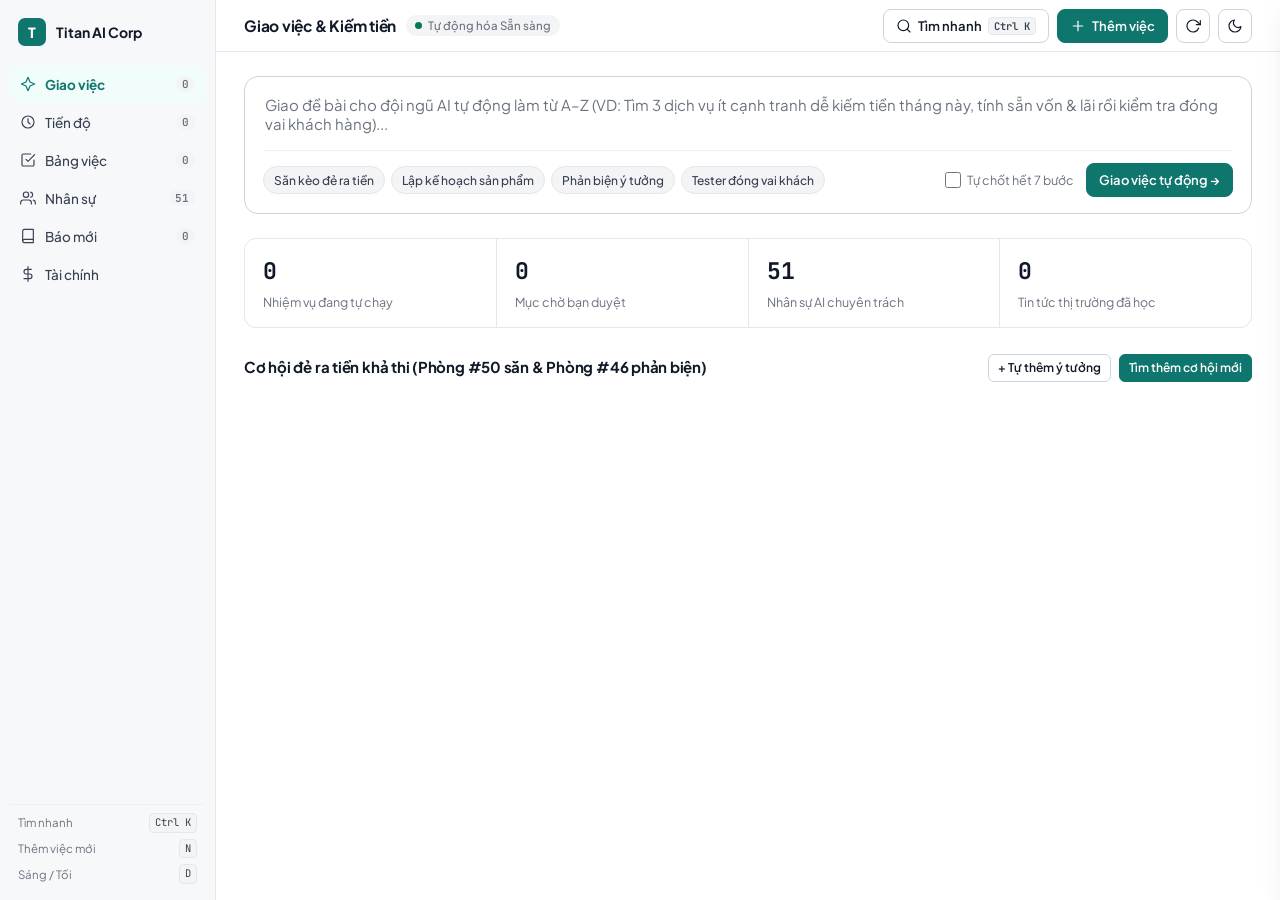
==== scripts/web_ui/index.html @ f1ba2872 "feat(v5.1): exhaustive adversarial audit & real-user persona UX fixes across all 6 tabs, modals, dar" ====
<!DOCTYPE html>
<html lang="vi" data-theme="light">
<head>
  <meta charset="UTF-8" />
  <meta name="viewport" content="width=device-width, initial-scale=1.0, viewport-fit=cover" />
  <meta name="theme-color" content="#0F766E" id="meta-theme-color" />
  <meta name="apple-mobile-web-app-capable" content="yes" />
  <meta name="description" content="Titan AI Corp v5.1 — Giao việc tự động, săn cơ hội kiếm tiền, theo dõi tiến độ từng bước và quản trị nhân sự AI." />
  <title>Titan AI Corp — Điều Hành Tự Động</title>
  <link rel="icon" type="image/svg+xml" href="./icon.svg" />
  <link rel="apple-touch-icon" href="./icon.svg" />
  <link rel="manifest" href="./manifest.webmanifest" />
  <link rel="preconnect" href="https://fonts.googleapis.com" />
  <link rel="preconnect" href="https://fonts.gstatic.com" crossorigin />
  <link href="https://fonts.googleapis.com/css2?family=JetBrains+Mono:wght@500;600;700&family=Plus+Jakarta+Sans:wght@400;500;600;700;800&display=swap" rel="stylesheet" />
  <link rel="stylesheet" href="./styles.css" />
</head>
<body>
  <div class="app-shell">
    <!-- MINIMAL LEFT SIDEBAR -->
    <aside class="sidebar" aria-label="Điều hướng chính">
      <div class="brand-row">
        <span class="brand-logo" aria-hidden="true">T</span>
        <span class="brand-name">Titan AI Corp</span>
      </div>

      <nav class="nav-menu" id="side-nav">
        <button type="button" class="nav-item active" data-tab="command">
          <span class="nav-item-left">
            <svg class="ico" viewBox="0 0 24 24"><path d="M12 2L15 9L22 12L15 15L12 22L9 15L2 12L9 9Z"/></svg>
            <span>Giao việc</span>
          </span>
          <span class="nav-count" id="nav-cnt-opps">0</span>
        </button>

        <button type="button" class="nav-item" data-tab="missions">
          <span class="nav-item-left">
            <svg class="ico" viewBox="0 0 24 24"><circle cx="12" cy="12" r="9"/><path d="M12 7v5l3 3"/></svg>
            <span>Tiến độ</span>
          </span>
          <span class="nav-count" id="nav-cnt-missions">0</span>
        </button>

        <button type="button" class="nav-item" data-tab="tasks">
          <span class="nav-item-left">
            <svg class="ico" viewBox="0 0 24 24"><path d="M9 11l3 3L22 4"/><path d="M21 12v7a2 2 0 0 1-2 2H5a2 2 0 0 1-2-2V5a2 2 0 0 1 2-2h11"/></svg>
            <span>Bảng việc</span>
          </span>
          <span class="nav-count" id="nav-cnt-tasks">0</span>
        </button>

        <button type="button" class="nav-item" data-tab="staff">
          <span class="nav-item-left">
            <svg class="ico" viewBox="0 0 24 24"><path d="M17 21v-2a4 4 0 0 0-4-4H5a4 4 0 0 0-4 4v2"/><circle cx="9" cy="7" r="4"/><path d="M23 21v-2a4 4 0 0 0-3-3.87"/><path d="M16 3.13a4 4 0 0 1 0 7.75"/></svg>
            <span>Nhân sự</span>
          </span>
          <span class="nav-count" id="nav-cnt-staff">51</span>
        </button>

        <button type="button" class="nav-item" data-tab="news">
          <span class="nav-item-left">
            <svg class="ico" viewBox="0 0 24 24"><path d="M4 19.5A2.5 2.5 0 0 1 6.5 17H20"/><path d="M6.5 2H20v20H6.5A2.5 2.5 0 0 1 4 19.5v-15A2.5 2.5 0 0 1 6.5 2z"/></svg>
            <span>Báo mới</span>
          </span>
          <span class="nav-count" id="nav-cnt-news">0</span>
        </button>

        <button type="button" class="nav-item" data-tab="finance">
          <span class="nav-item-left">
            <svg class="ico" viewBox="0 0 24 24"><line x1="12" y1="1" x2="12" y2="23"/><path d="M17 5H9.5a3.5 3.5 0 0 0 0 7h5a3.5 3.5 0 0 1 0 7H6"/></svg>
            <span>Tài chính</span>
          </span>
        </button>
      </nav>

      <div class="sidebar-bottom">
        <div class="shortcut-row"><span>Tìm nhanh</span> <kbd>Ctrl K</kbd></div>
        <div class="shortcut-row"><span>Thêm việc mới</span> <kbd>N</kbd></div>
        <div class="shortcut-row"><span>Sáng / Tối</span> <kbd>D</kbd></div>
      </div>
    </aside>

    <!-- MAIN WORKSPACE -->
    <div class="workspace">
      <header class="topbar">
        <div class="topbar-left">
          <h1 class="topbar-title" id="view-heading">Giao việc &amp; Kiếm tiền</h1>
          <span class="live-chip" id="live-indicator">
            <span class="pulse-dot" id="live-dot"></span>
            <span id="live-label">Tự động hóa Sẵn sàng</span>
          </span>
        </div>

        <div class="topbar-right">
          <button type="button" class="btn hide-sm" id="btn-cmd-palette" title="Tìm nhanh mọi thứ (Ctrl+K)">
            <svg class="ico" viewBox="0 0 24 24"><circle cx="11" cy="11" r="8"/><line x1="21" y1="21" x2="16.65" y2="16.65"/></svg>
            <span>Tìm nhanh</span>
            <kbd>Ctrl K</kbd>
          </button>

          <button type="button" class="btn btn-primary" id="btn-quick-task">
            <svg class="ico" viewBox="0 0 24 24"><line x1="12" y1="5" x2="12" y2="19"/><line x1="5" y1="12" x2="19" y2="12"/></svg>
            <span>Thêm việc</span>
          </button>

          <button type="button" class="btn btn-icon" id="btn-scan-news" aria-label="Cập nhật báo mới" title="Cho nhân viên đọc báo mới">
            <svg class="ico" viewBox="0 0 24 24"><polyline points="23 4 23 10 17 10"/><path d="M20.49 15a9 9 0 1 1-2.12-9.36L23 10"/></svg>
          </button>

          <button type="button" class="btn btn-icon" id="btn-theme" aria-label="Đổi giao diện Sáng hoặc Tối" title="Đổi Sáng / Tối (Phím D)">
            <svg class="ico" id="theme-icon-svg" viewBox="0 0 24 24"><path d="M21 12.79A9 9 0 1 1 11.21 3 7 7 0 0 0 21 12.79z"/></svg>
          </button>
        </div>
      </header>

      <main class="page-body">
        <!-- ================================================================
             TAB 1: GIAO VIỆC TỰ ĐỘNG & CƠ HỘI KIẾM TIỀN
             ================================================================ -->
        <section class="view-panel active" id="view-command">
          <form class="composer-box" id="form-mission-composer">
            <textarea
              class="composer-input"
              id="mission-prompt-input"
              rows="2"
              placeholder="Giao đề bài cho đội ngũ AI tự động làm từ A–Z (VD: Tìm 3 dịch vụ ít cạnh tranh dễ kiếm tiền tháng này, tính sẵn vốn & lãi rồi kiểm tra đóng vai khách hàng)..."
            ></textarea>
            <div class="composer-footer">
              <div class="quick-chips">
                <button type="button" class="chip-btn" data-preset="Tìm ngách dịch vụ ít vốn, nhu cầu cao tại Việt Nam tháng này và lập kế hoạch thu tiền trong 7 ngày">Săn kèo đẻ ra tiền</button>
                <button type="button" class="chip-btn" data-preset="Lập kế hoạch sản phẩm tối giản 3 chạm, tính điểm hòa vốn và kịch bản kiếm 50 khách đầu tiên">Lập kế hoạch sản phẩm</button>
                <button type="button" class="chip-btn" data-preset="Phản biện thẳng thắn ý tưởng kinh doanh hiện tại, tìm 5 nguy cơ lỗ vốn và cách khắc phục">Phản biện ý tưởng</button>
                <button type="button" class="chip-btn" data-preset="Đóng vai 5 mẫu khách hàng khó tính kiểm tra toàn bộ trải nghiệm sản phẩm trước khi ra mắt">Tester đóng vai khách</button>
              </div>
              <div style="display:flex;align-items:center;gap:12px;flex-wrap:wrap;">
                <label style="display:inline-flex;align-items:center;gap:6px;font-size:12.5px;color:var(--text-muted);cursor:pointer;">
                  <input type="checkbox" id="chk-auto-approve" />
                  <span>Tự chốt hết 7 bước</span>
                </label>
                <button type="submit" class="btn btn-primary" id="btn-submit-mission">Giao việc tự động →</button>
              </div>
            </div>
          </form>

          <div class="kpi-strip">
            <div class="kpi-cell">
              <div class="kpi-num" id="stat-running-missions">0</div>
              <div class="kpi-lbl">Nhiệm vụ đang tự chạy</div>
            </div>
            <div class="kpi-cell">
              <div class="kpi-num" id="stat-waiting-approvals">0</div>
              <div class="kpi-lbl">Mục chờ bạn duyệt</div>
            </div>
            <div class="kpi-cell">
              <div class="kpi-num" id="stat-staff-ready">51</div>
              <div class="kpi-lbl" id="lbl-staff-total">Nhân sự AI chuyên trách</div>
            </div>
            <div class="kpi-cell">
              <div class="kpi-num" id="stat-news-count">0</div>
              <div class="kpi-lbl">Tin tức thị trường đã học</div>
            </div>
          </div>

          <!-- Needs Chairman Decision Strip -->
          <div id="pending-approvals-section" style="display:none;margin-bottom:26px;">
            <div class="sec-head">
              <h2 class="sec-title">Cần bạn quyết định (Đã qua Phản biện &amp; Tester người dùng)</h2>
            </div>
            <div class="hairline-table" id="pending-approvals-list"></div>
          </div>

          <!-- Money-Maker Opportunities -->
          <div class="sec-head">
            <h2 class="sec-title">Cơ hội đẻ ra tiền khả thi (Phòng #50 săn &amp; Phòng #46 phản biện)</h2>
            <div style="display:flex;gap:8px;flex-wrap:wrap;">
              <button type="button" class="btn btn-xs" id="btn-add-opp">+ Tự thêm ý tưởng</button>
              <button type="button" class="btn btn-xs btn-primary" id="btn-scan-opps">Tìm thêm cơ hội mới</button>
            </div>
          </div>
          <div class="opp-grid" id="opportunities-grid"></div>
        </section>

        <!-- ================================================================
             TAB 2: TIẾN ĐỘ NHIỆM VỤ TỪNG BƯỚC
             ================================================================ -->
        <section class="view-panel" id="view-missions">
          <div class="toolbar-row">
            <div class="segmented" id="mission-filter-tabs">
              <button type="button" class="seg-btn active" data-mfilter="">Tất cả</button>
              <button type="button" class="seg-btn" data-mfilter="RUNNING">Đang làm</button>
              <button type="button" class="seg-btn" data-mfilter="WAITING_CHAIRMAN">Chờ duyệt</button>
              <button type="button" class="seg-btn" data-mfilter="PAUSED">Tạm dừng</button>
              <button type="button" class="seg-btn" data-mfilter="COMPLETED">Đã xong</button>
            </div>

            <div style="display:flex;gap:8px;flex-wrap:wrap;">
              <button type="button" class="btn btn-xs" id="btn-clear-completed-missions">Dọn nhiệm vụ đã xong</button>
              <button type="button" class="btn btn-xs btn-primary" id="btn-new-mission-tab2">+ Giao nhiệm vụ mới</button>
            </div>
          </div>

          <div class="mission-list" id="missions-container"></div>
        </section>

        <!-- ================================================================
             TAB 3: BẢNG VIỆC CHI TIẾT (LIST ⇄ KANBAN + SELECT ALL + SEARCH)
             ================================================================ -->
        <section class="view-panel" id="view-tasks">
          <div class="toolbar-row">
            <div style="display:flex;align-items:center;gap:8px;flex-wrap:wrap;flex:1;">
              <div class="segmented" id="task-view-mode">
                <button type="button" class="seg-btn active" data-tview="list">Danh sách</button>
                <button type="button" class="seg-btn" data-tview="board">Bảng 5 cột</button>
              </div>
              <input type="search" class="input" id="filter-task-q" placeholder="Tìm tên việc..." style="width:150px;" />
              <select class="select" id="filter-task-project" style="width:auto;min-width:132px;" aria-label="Lọc theo dự án">
                <option value="">Tất cả dự án</option>
              </select>
              <select class="select" id="filter-task-col" style="width:auto;min-width:124px;" aria-label="Lọc theo trạng thái">
                <option value="">Mọi trạng thái</option>
                <option value="BACKLOG">Hàng đợi</option>
                <option value="IN_PROGRESS">Đang làm</option>
                <option value="QA_SECURITY_REVIEW">Kiểm định QA</option>
                <option value="WAITING_APPROVAL">Chờ bạn duyệt</option>
                <option value="REJECTED">Cần sửa lại</option>
                <option value="DONE">Hoàn tất</option>
              </select>
              <select class="select" id="filter-task-prio" style="width:auto;min-width:118px;" aria-label="Lọc độ ưu tiên">
                <option value="">Mọi độ ưu tiên</option>
                <option value="CRITICAL">Khẩn cấp</option>
                <option value="HIGH">Cao</option>
                <option value="MEDIUM">Trung bình</option>
                <option value="LOW">Thấp</option>
              </select>
            </div>

            <div style="display:flex;gap:8px;flex-wrap:wrap;">
              <button type="button" class="btn btn-xs" id="btn-clear-done-tasks">Dọn việc đã xong</button>
              <button type="button" class="btn btn-xs btn-primary" id="btn-add-task-tab3">+ Thêm việc lẻ</button>
            </div>
          </div>

          <div id="tasks-list-wrapper" class="hairline-table"></div>
          <div id="tasks-board-wrapper" class="kanban-wrap" style="display:none;"></div>
        </section>

        <!-- ================================================================
             TAB 4: ĐỘI NGŨ NHÂN SỰ AI
             ================================================================ -->
        <section class="view-panel" id="view-staff">
          <div class="toolbar-row">
            <input type="search" class="input" id="staff-search" placeholder="Tìm theo tên, mã số (00..50), chuyên môn..." style="max-width:320px;" />
            <button type="button" class="btn btn-xs btn-primary" id="btn-open-hire">+ Tuyển thêm phòng chuyên gia</button>
          </div>
          <div class="pill-bar" id="staff-div-pills"></div>
          <div class="staff-grid" id="staff-grid"></div>
        </section>

        <!-- ================================================================
             TAB 5: BÁO MỚI & TRI THỨC THỊ TRƯỜNG
             ================================================================ -->
        <section class="view-panel" id="view-news">
          <form class="toolbar-row" id="form-read-url" style="margin-bottom:14px;">
            <input type="url" class="input" id="url-to-read" placeholder="Dán link bài báo bất kỳ để nhân viên đọc và tóm tắt cơ hội..." style="flex:1 1 220px;" required />
            <select class="select" id="url-dept-select" style="width:auto;max-width:240px;" aria-label="Chọn phòng đọc bài"></select>
            <button type="submit" class="btn btn-primary">Đọc link này</button>
          </form>

          <div class="toolbar-row">
            <div style="display:flex;gap:8px;align-items:center;flex-wrap:wrap;flex:1;">
              <div class="segmented" id="news-star-filter">
                <button type="button" class="seg-btn active" data-nfilter="all">Tất cả bài báo</button>
                <button type="button" class="seg-btn" data-nfilter="starred">Đã ghim ★</button>
              </div>
              <input type="search" class="input" id="news-search-input" placeholder="Tìm từ khóa bài báo..." style="width:min(240px,100%);" />
            </div>
            <button type="button" class="btn btn-xs" id="btn-poll-feeds-tab5">Cập nhật báo mới ngay</button>
          </div>

          <div class="hairline-table" id="news-list-box"></div>
        </section>

        <!-- ================================================================
             TAB 6: TÀI CHÍNH CFO, DỰ ÁN/TÀI LIỆU & ĐÁM MÂY 24/7
             ================================================================ -->
        <section class="view-panel" id="view-finance">
          <div class="split-2" style="margin-bottom:24px;">
            <div class="panel-box">
              <div class="sec-head">
                <h2 class="sec-title">Bàn tính Lợi nhuận &amp; Hòa vốn</h2>
                <span class="badge badge-done" id="cfo-status-pill">An toàn</span>
              </div>

              <div class="slider-group">
                <div class="slider-head"><span>Giá thu khách / tháng</span> <span class="mono" id="lbl-cfo-price">399.000 đ</span></div>
                <input type="range" id="rng-price" min="99000" max="2000000" step="20000" value="399000" />
              </div>

              <div class="slider-group">
                <div class="slider-head"><span>Hạn mức sử dụng tối đa / tháng</span> <span class="mono" id="lbl-cfo-quota">100 lượt</span></div>
                <input type="range" id="rng-quota" min="10" max="500" step="10" value="100" />
              </div>

              <div class="slider-group">
                <div class="slider-head"><span>Chi phí gốc 1 lượt chạy</span> <span class="mono" id="lbl-cfo-unit">900 đ</span></div>
                <input type="range" id="rng-unit" min="100" max="5000" step="100" value="900" />
              </div>

              <div class="slider-group">
                <div class="slider-head"><span>Chi phí cố định / tháng</span> <span class="mono" id="lbl-cfo-fixed">1.500.000 đ</span></div>
                <input type="range" id="rng-fixed" min="0" max="20000000" step="500000" value="1500000" />
              </div>

              <div class="ratio-bar" title="Tỷ trọng Giá vốn / Thuế / Lãi ròng">
                <div id="bar-cogs" style="background:var(--warn-text);width:20%;"></div>
                <div id="bar-tax" style="background:var(--run-text);width:7%;"></div>
                <div id="bar-profit" style="background:var(--ok-text);width:73%;"></div>
              </div>
              <div style="display:flex;justify-content:space-between;font-size:12px;color:var(--text-muted);">
                <span>Giá vốn &amp; cổng TT</span>
                <span>Thuế (7%)</span>
                <span style="color:var(--ok-text);font-weight:600;">Lãi ròng bỏ túi</span>
              </div>
            </div>

            <div class="panel-box">
              <div class="sec-head">
                <h2 class="sec-title">Dự phóng tiền mặt bỏ túi thực tế</h2>
                <span class="mono" style="font-size:12.5px;color:var(--text-muted);" id="lbl-breakeven">Hòa vốn: 5 khách</span>
              </div>
              <div class="hairline-table" id="cfo-tiers-box" style="margin-bottom:16px;"></div>

              <div class="sec-head" style="margin-top:18px;">
                <h2 class="sec-title">Đồng bộ Đám mây 24/7 &amp; Dọn dẹp</h2>
              </div>
              <div style="display:flex;gap:8px;flex-wrap:wrap;">
                <button type="button" class="btn btn-xs" id="btn-cloud-vault">Kết nối GitHub 2 chiều</button>
                <button type="button" class="btn btn-xs" id="btn-export-json">Tải file sao lưu (.json)</button>
                <button type="button" class="btn btn-xs btn-danger-ghost" id="btn-clear-events">Dọn sạch nhật ký cũ</button>
              </div>
            </div>
          </div>

          <!-- Full CRUD Projects & Markdown Documents -->
          <div class="panel-box">
            <div class="sec-head">
              <h2 class="sec-title">Quản lý Dự án &amp; Tài liệu nội bộ</h2>
              <div style="display:flex;gap:8px;flex-wrap:wrap;">
                <button type="button" class="btn btn-xs" id="btn-new-doc">+ Tạo tài liệu (.md)</button>
                <button type="button" class="btn btn-xs btn-primary" id="btn-new-proj">+ Tạo dự án mới</button>
              </div>
            </div>
            <div class="split-2">
              <div>
                <div class="hairline-table" id="projects-crud-list" style="margin-bottom:12px;"></div>
                <div class="hairline-table" id="project-docs-list"></div>
              </div>
              <div>
                <div class="sec-head">
                  <span style="font-weight:600;color:var(--text-primary);" id="doc-current-name">Chưa chọn tài liệu</span>
                  <div style="display:flex;gap:6px;" id="doc-editor-actions" hidden>
                    <button type="button" class="btn btn-xs" id="btn-toggle-doc-edit">Sửa nội dung</button>
                    <button type="button" class="btn btn-xs btn-primary" id="btn-save-doc" style="display:none;">Lưu tài liệu</button>
                    <button type="button" class="btn btn-xs btn-danger-ghost" id="btn-delete-doc">Xóa tệp</button>
                  </div>
                </div>
                <div id="doc-pretty-view" class="rendered-md" style="padding:12px;border:1px solid var(--border);border-radius:8px;min-height:200px;max-height:380px;overflow:auto;">
                  Chọn một dự án bên trái để xem hoặc chỉnh sửa hồ sơ.
                </div>
                <textarea id="doc-raw-editor" class="textarea mono" style="display:none;min-height:260px;font-size:12.5px;"></textarea>
              </div>
            </div>
          </div>
        </section>
      </main>
    </div>
  </div>

  <!-- MOBILE 6-TAB THUMB BAR -->
  <nav class="mobile-nav" id="mobile-nav" aria-label="Điều hướng di động">
    <button type="button" class="mob-btn active" data-tab="command">
      <svg class="ico" viewBox="0 0 24 24"><path d="M12 2L15 9L22 12L15 15L12 22L9 15L2 12L9 9Z"/></svg>
      <span>Giao việc</span>
    </button>
    <button type="button" class="mob-btn" data-tab="missions">
      <svg class="ico" viewBox="0 0 24 24"><circle cx="12" cy="12" r="9"/><path d="M12 7v5l3 3"/></svg>
      <span>Tiến độ</span>
    </button>
    <button type="button" class="mob-btn" data-tab="tasks">
      <svg class="ico" viewBox="0 0 24 24"><path d="M9 11l3 3L22 4"/><path d="M21 12v7a2 2 0 0 1-2 2H5a2 2 0 0 1-2-2V5a2 2 0 0 1 2-2h11"/></svg>
      <span>Bảng việc</span>
    </button>
    <button type="button" class="mob-btn" data-tab="staff">
      <svg class="ico" viewBox="0 0 24 24"><circle cx="9" cy="7" r="4"/><path d="M17 21v-2a4 4 0 0 0-4-4H5a4 4 0 0 0-4 4v2"/></svg>
      <span>Nhân sự</span>
    </button>
    <button type="button" class="mob-btn" data-tab="news">
      <svg class="ico" viewBox="0 0 24 24"><path d="M4 19.5A2.5 2.5 0 0 1 6.5 17H20"/><path d="M6.5 2H20v20H6.5A2.5 2.5 0 0 1 4 19.5v-15A2.5 2.5 0 0 1 6.5 2z"/></svg>
      <span>Báo mới</span>
    </button>
    <button type="button" class="mob-btn" data-tab="finance">
      <svg class="ico" viewBox="0 0 24 24"><line x1="12" y1="1" x2="12" y2="23"/><path d="M17 5H9.5a3.5 3.5 0 0 0 0 7h5a3.5 3.5 0 0 1 0 7H6"/></svg>
      <span>Tài chính</span>
    </button>
  </nav>

  <!-- UNIVERSAL RIGHT INSPECTOR DRAWER -->
  <div class="backdrop" id="drawer-backdrop"></div>
  <aside class="drawer" id="inspector-drawer" aria-label="Chi tiết nhân sự">
    <div class="drawer-top">
      <h2 class="sec-title" id="drawer-heading">Chi tiết</h2>
      <button type="button" class="btn btn-xs" id="btn-close-drawer" aria-label="Đóng ngăn chi tiết">Đóng (Esc)</button>
    </div>
    <div class="drawer-content" id="drawer-body"></div>
  </aside>

  <!-- SHARED MODAL BACKDROP -->
  <div class="backdrop" id="modal-backdrop"></div>

  <!-- MODAL 1: ADD / EDIT TASK -->
  <div class="modal" id="modal-task" role="dialog" aria-modal="true" aria-labelledby="task-modal-title">
    <div class="sec-head">
      <h2 class="sec-title" id="task-modal-title">Thêm công việc mới</h2>
      <button type="button" class="btn btn-xs" data-close-modal aria-label="Đóng">✕</button>
    </div>
    <form id="form-task">
      <input type="hidden" id="edit-task-id" />
      <div class="form-field">
        <label for="inp-task-title">Tên công việc</label>
        <input type="text" class="input" id="inp-task-title" placeholder="VD: Khảo sát giá 10 đối thủ rèm cửa" required />
      </div>
      <div class="form-grid-2">
        <div class="form-field">
          <label for="inp-task-dept">Nhân sự phụ trách</label>
          <select class="select" id="inp-task-dept"></select>
        </div>
        <div class="form-field">
          <label for="inp-task-col">Trạng thái</label>
          <select class="select" id="inp-task-col">
            <option value="BACKLOG">Hàng đợi</option>
            <option value="IN_PROGRESS">Đang làm</option>
            <option value="QA_SECURITY_REVIEW">Kiểm định QA</option>
            <option value="WAITING_APPROVAL">Chờ bạn duyệt</option>
            <option value="REJECTED">Cần sửa lại</option>
            <option value="DONE">Hoàn tất</option>
          </select>
        </div>
      </div>
      <div class="form-grid-2">
        <div class="form-field">
          <label for="inp-task-proj">Thuộc dự án</label>
          <select class="select" id="inp-task-proj"></select>
        </div>
        <div class="form-field">
          <label for="inp-task-prio">Độ ưu tiên</label>
          <select class="select" id="inp-task-prio">
            <option value="CRITICAL">Khẩn cấp</option>
            <option value="HIGH" selected>Cao</option>
            <option value="MEDIUM">Trung bình</option>
            <option value="LOW">Thấp</option>
          </select>
        </div>
      </div>
      <div class="form-field">
        <label for="inp-task-desc">Ghi chú yêu cầu</label>
        <textarea class="textarea" id="inp-task-desc" placeholder="Mô tả ngắn gọn đầu ra mong muốn..."></textarea>
      </div>
      <div class="form-grid-2">
        <button type="button" class="btn" data-close-modal>Hủy bỏ</button>
        <button type="submit" class="btn btn-primary">Lưu công việc</button>
      </div>
    </form>
  </div>

  <!-- MODAL 2: EDIT MISSION (Replaces window.prompt!) -->
  <div class="modal" id="modal-mission" role="dialog" aria-modal="true" aria-labelledby="msn-modal-title">
    <div class="sec-head">
      <h2 class="sec-title" id="msn-modal-title">Chỉnh sửa nhiệm vụ</h2>
      <button type="button" class="btn btn-xs" data-close-modal aria-label="Đóng">✕</button>
    </div>
    <form id="form-edit-mission">
      <input type="hidden" id="edit-msn-id" />
      <div class="form-field">
        <label for="inp-msn-title">Tên nhiệm vụ</label>
        <input type="text" class="input" id="inp-msn-title" required />
      </div>
      <div class="form-field">
        <label for="inp-msn-goal">Đề bài &amp; Mục tiêu chi tiết</label>
        <textarea class="textarea" id="inp-msn-goal"></textarea>
      </div>
      <label style="display:inline-flex;align-items:center;gap:8px;margin-bottom:14px;cursor:pointer;">
        <input type="checkbox" id="inp-msn-auto" />
        <span>Tự động duyệt chốt khi chạy xong Bước 7</span>
      </label>
      <div class="form-grid-2">
        <button type="button" class="btn" data-close-modal>Hủy bỏ</button>
        <button type="submit" class="btn btn-primary">Lưu thay đổi</button>
      </div>
    </form>
  </div>

  <!-- MODAL 3: REJECT / REQUEST REWORK (Replaces window.prompt!) -->
  <div class="modal" id="modal-reject" role="dialog" aria-modal="true" aria-labelledby="reject-modal-title">
    <div class="sec-head">
      <h2 class="sec-title" id="reject-modal-title">Yêu cầu nhân viên làm lại</h2>
      <button type="button" class="btn btn-xs" data-close-modal aria-label="Đóng">✕</button>
    </div>
    <form id="form-reject">
      <input type="hidden" id="reject-target-kind" />
      <input type="hidden" id="reject-target-id" />
      <div class="form-field">
        <label for="inp-reject-note">Điểm chưa đạt cần sửa lại kỹ hơn</label>
        <textarea class="textarea" id="inp-reject-note" placeholder="VD: Bổ sung bảng giá 3 đối thủ và kế hoạch kiếm 10 khách đầu tiên..." required></textarea>
      </div>
      <div class="form-grid-2">
        <button type="button" class="btn" data-close-modal>Hủy bỏ</button>
        <button type="submit" class="btn btn-primary">Gửi yêu cầu làm lại</button>
      </div>
    </form>
  </div>

  <!-- MODAL 4: CREATE DOCUMENT (.MD) (Replaces window.prompt!) -->
  <div class="modal" id="modal-doc" role="dialog" aria-modal="true" aria-labelledby="doc-modal-title">
    <div class="sec-head">
      <h2 class="sec-title" id="doc-modal-title">Tạo tài liệu mới (.md)</h2>
      <button type="button" class="btn btn-xs" data-close-modal aria-label="Đóng">✕</button>
    </div>
    <form id="form-doc">
      <div class="form-field">
        <label for="inp-doc-title">Tiêu đề tài liệu</label>
        <input type="text" class="input" id="inp-doc-title" placeholder="VD: Kế hoạch bán hàng tháng 11" required />
      </div>
      <div class="form-field">
        <label for="inp-doc-filename">Tên tệp lưu trữ (.md)</label>
        <input type="text" class="input mono" id="inp-doc-filename" placeholder="ke-hoach-ban-hang.md" required />
      </div>
      <div class="form-grid-2">
        <button type="button" class="btn" data-close-modal>Hủy bỏ</button>
        <button type="submit" class="btn btn-primary">Tạo tài liệu</button>
      </div>
    </form>
  </div>

  <!-- MODAL 5: ADD / EDIT OPPORTUNITY -->
  <div class="modal" id="modal-opp" role="dialog" aria-modal="true" aria-labelledby="opp-modal-title">
    <div class="sec-head">
      <h2 class="sec-title" id="opp-modal-title">Đề xuất Cơ hội Kiếm tiền</h2>
      <button type="button" class="btn btn-xs" data-close-modal aria-label="Đóng">✕</button>
    </div>
    <form id="form-opp">
      <input type="hidden" id="edit-opp-id" />
      <div class="form-field">
        <label for="inp-opp-title">Tên ý tưởng / Dịch vụ đẻ ra tiền</label>
        <input type="text" class="input" id="inp-opp-title" required />
      </div>
      <div class="form-field">
        <label for="inp-opp-cust">Khách hàng trả tiền &amp; Mức giá</label>
        <input type="text" class="input" id="inp-opp-cust" placeholder="VD: Chủ tiệm spa nhỏ (399.000đ/tháng)" required />
      </div>
      <div class="form-grid-2">
        <div class="form-field">
          <label for="inp-opp-price">Giá thu tháng (VNĐ)</label>
          <input type="text" inputmode="numeric" class="input mono" id="inp-opp-price" value="399.000" />
        </div>
        <div class="form-field">
          <label for="inp-opp-margin">Biên lãi dự kiến (%)</label>
          <input type="number" class="input mono" id="inp-opp-margin" value="75" min="0" max="99" />
        </div>
      </div>
      <div class="form-field">
        <label for="inp-opp-pain">Nỗi đau khách gặp phải &amp; Đánh giá phản biện</label>
        <textarea class="textarea" id="inp-opp-pain"></textarea>
      </div>
      <button type="submit" class="btn btn-primary" style="width:100%;">Lưu cơ hội</button>
    </form>
  </div>

  <!-- MODAL 6: ADD / EDIT PROJECT -->
  <div class="modal" id="modal-proj" role="dialog" aria-modal="true" aria-labelledby="proj-modal-title">
    <div class="sec-head">
      <h2 class="sec-title" id="proj-modal-title">Dự án kinh doanh</h2>
      <button type="button" class="btn btn-xs" data-close-modal aria-label="Đóng">✕</button>
    </div>
    <form id="form-proj">
      <input type="hidden" id="edit-proj-id" />
      <div class="form-field">
        <label for="inp-proj-title">Tên dự án</label>
        <input type="text" class="input" id="inp-proj-title" required />
      </div>
      <div class="form-field" id="wrap-proj-slug">
        <label for="inp-proj-slug">Mã thư mục ngắn (không dấu)</label>
        <input type="text" class="input mono" id="inp-proj-slug" placeholder="vd: phan-mem-spa" />
      </div>
      <div class="form-grid-2">
        <div class="form-field">
          <label for="inp-proj-price">Giá bán dự kiến (VNĐ)</label>
          <input type="text" inputmode="numeric" class="input mono" id="inp-proj-price" value="399.000" />
        </div>
        <div class="form-field">
          <label for="inp-proj-status">Trạng thái</label>
          <select class="select" id="inp-proj-status">
            <option value="ACTIVE">Đang chạy</option>
            <option value="PLANNING">Đang lập kế hoạch</option>
            <option value="PAUSED">Tạm dừng</option>
            <option value="SHIPPED">Đã ra mắt</option>
            <option value="ARCHIVED">Lưu trữ</option>
          </select>
        </div>
      </div>
      <div class="form-field">
        <label for="inp-proj-obj">Mục tiêu cốt lõi</label>
        <textarea class="textarea" id="inp-proj-obj"></textarea>
      </div>
      <button type="submit" class="btn btn-primary" style="width:100%;">Lưu dự án</button>
    </form>
  </div>

  <!-- MODAL 7: HIRE NEW SPECIALIST (#51+) -->
  <div class="modal" id="modal-hire" role="dialog" aria-modal="true" aria-labelledby="hire-modal-title">
    <div class="sec-head">
      <h2 class="sec-title" id="hire-modal-title">Tuyển thêm Phòng Chuyên Gia AI</h2>
      <button type="button" class="btn btn-xs" data-close-modal aria-label="Đóng">✕</button>
    </div>
    <form id="form-hire">
      <div class="form-field">
        <label for="inp-hire-div">Thuộc Khối</label>
        <select class="select" id="inp-hire-div"></select>
      </div>
      <div class="form-field">
        <label for="inp-hire-title">Chức danh tiếng Việt</label>
        <input type="text" class="input" id="inp-hire-title" placeholder="VD: Chuyên gia Livestream TikTok Shop" required />
      </div>
      <div class="form-field">
        <label for="inp-hire-code">Mã định danh ngắn</label>
        <input type="text" class="input mono" id="inp-hire-code" placeholder="vd: tiktok-live-closer" required />
      </div>
      <div class="form-field">
        <label for="inp-hire-mission">Nhiệm vụ chuyên trách</label>
        <textarea class="textarea" id="inp-hire-mission" required></textarea>
      </div>
      <button type="submit" class="btn btn-primary" style="width:100%;">Tuyển dụng ngay</button>
    </form>
  </div>

  <!-- MODAL 8: COMMAND PALETTE (CTRL+K) -->
  <div class="modal" id="modal-cmd" role="dialog" aria-modal="true" aria-labelledby="cmd-modal-title">
    <div class="sec-head" style="margin-bottom:10px;">
      <h2 class="sec-title" id="cmd-modal-title">Tìm nhanh toàn công ty</h2>
      <button type="button" class="btn btn-xs" data-close-modal aria-label="Đóng">Esc</button>
    </div>
    <input type="text" class="input" id="cmd-input" placeholder="Gõ tên nhiệm vụ, công việc, cơ hội, dự án, nhân viên, bài báo..." autocomplete="off" />
    <div id="cmd-results" class="hairline-table" style="margin-top:12px;max-height:310px;overflow-y:auto;"></div>
  </div>

  <!-- MODAL 9: CLOUD GITHUB 2-WAY ENCRYPTED VAULT -->
  <div class="modal" id="modal-cloud" role="dialog" aria-modal="true" aria-labelledby="cloud-modal-title">
    <div class="sec-head">
      <h2 class="sec-title" id="cloud-modal-title">Đồng bộ GitHub 2 chiều (Két mã hóa AES-256)</h2>
      <button type="button" class="btn btn-xs" data-close-modal aria-label="Đóng">✕</button>
    </div>
    <form id="form-cloud">
      <div class="form-field">
        <label for="inp-cloud-repo">Kho GitHub (owner/repo)</label>
        <input type="text" class="input mono" id="inp-cloud-repo" value="nguyengiabao100624/titan-ai-corp" required />
      </div>
      <div class="form-field">
        <label for="inp-cloud-token">GitHub Token (mã hóa AES-256-GCM trên thiết bị này)</label>
        <input type="password" class="input mono" id="inp-cloud-token" placeholder="github_pat_..." autocomplete="off" />
      </div>
      <div class="form-field">
        <label for="inp-cloud-pin">Mã PIN bảo vệ két (tối thiểu 4 ký tự)</label>
        <input type="password" class="input mono" id="inp-cloud-pin" placeholder="Nhập mã PIN để lưu hoặc mở khóa đồng bộ" autocomplete="off" required />
      </div>
      <div class="form-grid-2">
        <button type="submit" class="btn btn-primary">Mã hóa &amp; Lưu két</button>
        <button type="button" class="btn" id="btn-cloud-sync-now">Đồng bộ 2 chiều ngay</button>
      </div>
    </form>
  </div>

  <!-- FLOATING MULTI-SELECT BULK BAR -->
  <div class="bulk-bar" id="bulk-bar">
    <span id="bulk-count-lbl" style="font-size:12.5px;font-weight:600;">Đã chọn 0 việc</span>
    <button type="button" class="btn btn-xs" id="btn-bulk-done">Đánh dấu Xong</button>
    <button type="button" class="btn btn-xs" id="btn-bulk-delete" style="background:#E11D48;border-color:#E11D48;color:#fff;">Xóa mục đã chọn</button>
    <button type="button" class="btn btn-xs" id="btn-bulk-clear">Bỏ chọn</button>
  </div>

  <!-- TOAST STACK WITH 5-SECOND UNDO -->
  <div class="toast-stack" id="toast-stack" aria-live="polite"></div>

  <script src="./app.js"></script>
</body>
</html>
---- scripts/web_ui/styles.css ----
/* ==========================================================================
   TITAN COMMAND CENTER v5.1 — LINEAR & ATTIO ZERO-DEFECT DESIGN SYSTEM
   AAA Light & Dark Contrast | Hairline Architecture | Zero Overflow
   ========================================================================== */

:root {
  color-scheme: light;
  --bg-sidebar: #F7F8FA;
  --bg-canvas: #FFFFFF;
  --bg-subtle: #F3F4F6;
  --bg-hover: #EEF2F6;
  --bg-elevated: #FFFFFF;
  --bg-btn: #FFFFFF;
  --border: #E5E7EB;
  --border-subtle: #EEF0F4;
  --border-strong: #CBD5E1;

  --text-primary: #111827;
  --text-secondary: #374151;
  --text-muted: #6B7280;

  --accent: #0F766E;
  --accent-hover: #115E59;
  --accent-soft: #F0FDFA;
  --accent-border: #99F6E4;

  --ok-text: #047857;
  --ok-bg: #ECFDF5;
  --run-text: #0369A1;
  --run-bg: #F0F9FF;
  --warn-text: #B45309;
  --warn-bg: #FFFBEB;
  --danger-text: #BE123C;
  --danger-bg: #FFF1F2;

  --font-sans: 'Plus Jakarta Sans', -apple-system, BlinkMacSystemFont, 'Segoe UI', sans-serif;
  --font-mono: 'JetBrains Mono', ui-monospace, SFMono-Regular, Consolas, monospace;

  --radius-xs: 6px;
  --radius-sm: 8px;
  --radius-md: 12px;
  --radius-lg: 14px;
  --shadow-overlay: 0 12px 32px rgba(15, 23, 42, 0.14);
  --backdrop: rgba(15, 23, 42, 0.38);
  --sidebar-w: 216px;
  --header-h: 52px;
}

[data-theme="dark"] {
  color-scheme: dark;
  --bg-sidebar: #0B0E16;
  --bg-canvas: #10141F;
  --bg-subtle: #171D2D;
  --bg-hover: #20283E;
  --bg-elevated: #161C2B;
  --bg-btn: #1D2538;
  --border: #283249;
  --border-subtle: #1D2536;
  --border-strong: #3B4968;

  --text-primary: #F8FAFC;
  --text-secondary: #E2E8F0;
  --text-muted: #94A3B8;

  --accent: #14B8A6;
  --accent-hover: #2DD4BF;
  --accent-soft: rgba(20, 184, 166, 0.15);
  --accent-border: rgba(45, 212, 191, 0.34);

  --ok-text: #34D399;
  --ok-bg: rgba(52, 211, 153, 0.14);
  --run-text: #38BDF8;
  --run-bg: rgba(56, 189, 248, 0.14);
  --warn-text: #FBBF24;
  --warn-bg: rgba(251, 191, 36, 0.14);
  --danger-text: #FB7185;
  --danger-bg: rgba(251, 113, 133, 0.15);

  --shadow-overlay: 0 18px 44px rgba(0, 0, 0, 0.62);
  --backdrop: rgba(2, 6, 23, 0.68);
}

*, *::before, *::after {
  box-sizing: border-box;
}

html, body {
  margin: 0;
  padding: 0;
  width: 100%;
  max-width: 100%;
  overflow-x: clip;
  background: var(--bg-canvas);
  color: var(--text-secondary);
  font-family: var(--font-sans);
  font-size: 13.5px;
  line-height: 1.5;
  -webkit-font-smoothing: antialiased;
}

h1, h2, h3, h4, p {
  margin: 0;
}

h1, h2, h3 {
  color: var(--text-primary);
  letter-spacing: -0.015em;
  text-wrap: balance;
}

button, input, select, textarea {
  font-family: inherit;
  font-size: inherit;
  color: inherit;
}

input[type="checkbox"] {
  width: 16px;
  height: 16px;
  accent-color: var(--accent);
  cursor: pointer;
  flex-shrink: 0;
  margin: 0;
}

a {
  color: var(--accent);
  text-decoration: none;
}
a:hover {
  text-decoration: underline;
}

.mono {
  font-family: var(--font-mono);
  font-variant-numeric: tabular-nums lining-nums;
}

:focus-visible {
  outline: 2px solid var(--accent);
  outline-offset: 2px;
}

svg.ico {
  width: 16px;
  height: 16px;
  stroke: currentColor;
  stroke-width: 1.75;
  stroke-linecap: round;
  stroke-linejoin: round;
  fill: none;
  flex-shrink: 0;
}

/* ==========================================================================
   2-ZONE MINIMAL APP SHELL
   ========================================================================== */
.app-shell {
  display: grid;
  grid-template-columns: var(--sidebar-w) minmax(0, 1fr);
  min-height: 100dvh;
  width: 100%;
}

.sidebar {
  background: var(--bg-sidebar);
  border-right: 1px solid var(--border);
  position: sticky;
  top: 0;
  height: 100dvh;
  padding: 14px 10px;
  display: flex;
  flex-direction: column;
  gap: 16px;
  z-index: 20;
}

.brand-row {
  display: flex;
  align-items: center;
  gap: 10px;
  padding: 4px 8px;
}

.brand-logo {
  width: 28px;
  height: 28px;
  border-radius: 7px;
  background: var(--accent);
  color: #FFFFFF;
  font-weight: 800;
  font-size: 14px;
  display: inline-flex;
  align-items: center;
  justify-content: center;
  flex-shrink: 0;
}

.brand-name {
  font-size: 14px;
  font-weight: 700;
  color: var(--text-primary);
}

.nav-menu {
  display: flex;
  flex-direction: column;
  gap: 2px;
  flex: 1;
}

.nav-item {
  display: flex;
  align-items: center;
  justify-content: space-between;
  gap: 8px;
  width: 100%;
  height: 36px;
  padding: 0 10px;
  border: none;
  border-radius: var(--radius-sm);
  background: transparent;
  color: var(--text-secondary);
  font-weight: 500;
  font-size: 13.5px;
  cursor: pointer;
  transition: background-color 140ms ease, color 140ms ease;
}

.nav-item:hover {
  background: var(--bg-hover);
  color: var(--text-primary);
}

.nav-item.active {
  background: var(--accent-soft);
  color: var(--accent);
  font-weight: 700;
}

.nav-item-left {
  display: flex;
  align-items: center;
  gap: 9px;
  min-width: 0;
}

.nav-count {
  font-family: var(--font-mono);
  font-variant-numeric: tabular-nums;
  font-size: 11px;
  font-weight: 600;
  padding: 1px 6px;
  border-radius: 99px;
  background: var(--bg-subtle);
  color: var(--text-muted);
}

.nav-count.warn {
  background: var(--warn-bg);
  color: var(--warn-text);
}

.sidebar-bottom {
  padding: 8px 8px 2px;
  border-top: 1px solid var(--border-subtle);
  font-size: 11.5px;
  color: var(--text-muted);
  display: flex;
  flex-direction: column;
  gap: 6px;
}

.shortcut-row {
  display: flex;
  align-items: center;
  justify-content: space-between;
}

kbd {
  font-family: var(--font-mono);
  font-size: 10.5px;
  padding: 1px 5px;
  border-radius: 4px;
  border: 1px solid var(--border);
  background: var(--bg-subtle);
  color: var(--text-secondary);
}

/* Main Workspace & Single-Line 52px Topbar */
.workspace {
  min-width: 0;
  display: flex;
  flex-direction: column;
  background: var(--bg-canvas);
}

.topbar {
  position: sticky;
  top: 0;
  z-index: 15;
  height: var(--header-h);
  padding: 0 28px;
  background: var(--bg-canvas);
  border-bottom: 1px solid var(--border);
  display: flex;
  align-items: center;
  justify-content: space-between;
  gap: 12px;
}

.topbar-left {
  display: flex;
  align-items: center;
  gap: 10px;
  min-width: 0;
}

.topbar-title {
  font-size: 15.5px;
  font-weight: 700;
  color: var(--text-primary);
  white-space: nowrap;
  overflow: hidden;
  text-overflow: ellipsis;
}

.live-chip {
  display: inline-flex;
  align-items: center;
  gap: 6px;
  padding: 2px 9px;
  border-radius: 99px;
  font-size: 11.5px;
  font-weight: 500;
  color: var(--text-muted);
  background: var(--bg-subtle);
  white-space: nowrap;
}

.pulse-dot {
  width: 7px;
  height: 7px;
  border-radius: 50%;
  background: var(--ok-text);
}

@keyframes pulseGlow {
  0%, 100% { opacity: 1; transform: scale(1); }
  50% { opacity: 0.45; transform: scale(0.85); }
}

.pulse-active {
  background: var(--run-text);
  animation: pulseGlow 1.5s ease-in-out infinite;
}

.topbar-right {
  display: flex;
  align-items: center;
  gap: 8px;
  flex-shrink: 0;
}

.page-body {
  width: 100%;
  max-width: 1280px;
  margin: 0 auto;
  padding: 24px 28px 64px;
}

.view-panel {
  display: none;
}
.view-panel.active {
  display: block;
}

/* ==========================================================================
   CRISP BUTTONS (AAA Contrast in Both Light & Dark Mode), INPUTS & SEGMENTS
   ========================================================================== */
.btn {
  display: inline-flex;
  align-items: center;
  justify-content: center;
  gap: 6px;
  height: 34px;
  padding: 0 12px;
  border-radius: var(--radius-sm);
  border: 1px solid var(--border-strong);
  background: var(--bg-btn);
  color: var(--text-primary);
  font-weight: 600;
  font-size: 13px;
  cursor: pointer;
  white-space: nowrap;
  transition: background-color 140ms ease, border-color 140ms ease, transform 100ms ease;
}
.btn:hover:not(:disabled) {
  background: var(--bg-hover);
  border-color: var(--accent);
}
.btn:active:not(:disabled) {
  transform: scale(0.98);
}
.btn:disabled {
  opacity: 0.55;
  cursor: not-allowed;
}

.btn-primary {
  background: var(--accent);
  border-color: var(--accent);
  color: #FFFFFF;
}
.btn-primary:hover:not(:disabled) {
  background: var(--accent-hover);
  border-color: var(--accent-hover);
  color: #FFFFFF;
}

.btn-ok {
  background: var(--ok-bg);
  border-color: transparent;
  color: var(--ok-text);
}
.btn-ok:hover:not(:disabled) {
  border-color: var(--ok-text);
}

.btn-danger-ghost {
  border-color: transparent;
  background: transparent;
  color: var(--text-muted);
}
.btn-danger-ghost:hover:not(:disabled) {
  background: var(--danger-bg);
  color: var(--danger-text);
  border-color: transparent;
}

.btn-icon {
  width: 34px;
  padding: 0;
}

.btn-xs {
  height: 28px;
  padding: 0 9px;
  font-size: 12px;
  border-radius: var(--radius-xs);
}

.input, .select, .textarea {
  width: 100%;
  height: 36px;
  padding: 4px 11px;
  line-height: 1.35;
  border-radius: var(--radius-sm);
  border: 1px solid var(--border-strong);
  background: var(--bg-canvas);
  color: var(--text-primary);
  font-size: 13.5px;
}
.textarea {
  height: auto;
  min-height: 82px;
  padding: 9px 11px;
  resize: vertical;
  line-height: 1.5;
}

.segmented {
  display: inline-flex;
  padding: 3px;
  border-radius: var(--radius-sm);
  background: var(--bg-subtle);
  border: 1px solid var(--border);
  gap: 2px;
  flex-wrap: wrap;
}
.seg-btn {
  height: 28px;
  padding: 0 11px;
  border: 1px solid transparent;
  border-radius: var(--radius-xs);
  background: transparent;
  color: var(--text-muted);
  font-size: 12.5px;
  font-weight: 600;
  cursor: pointer;
}
.seg-btn.active {
  background: var(--bg-btn);
  color: var(--text-primary);
  border-color: var(--border);
  box-shadow: 0 1px 2px rgba(0, 0, 0, 0.08);
}

.badge {
  display: inline-flex;
  align-items: center;
  gap: 5px;
  padding: 2px 8px;
  border-radius: 99px;
  font-size: 11.5px;
  font-weight: 600;
  white-space: nowrap;
}
.badge-done { background: var(--ok-bg); color: var(--ok-text); }
.badge-run { background: var(--run-bg); color: var(--run-text); }
.badge-wait { background: var(--warn-bg); color: var(--warn-text); }
.badge-idle { background: var(--bg-subtle); color: var(--text-muted); }
.badge-fail { background: var(--danger-bg); color: var(--danger-text); }

/* ==========================================================================
   TAB 1: COMMAND COMPOSER & MONEY-MAKER OPPORTUNITIES
   ========================================================================== */
.composer-box {
  border: 1px solid var(--border-strong);
  border-radius: var(--radius-lg);
  background: var(--bg-canvas);
  padding: 16px 18px;
  margin-bottom: 24px;
  transition: border-color 150ms ease;
}
.composer-box:focus-within {
  border-color: var(--accent);
}

.composer-input {
  width: 100%;
  border: none;
  background: transparent;
  color: var(--text-primary);
  font-size: 15px;
  font-weight: 500;
  resize: none;
  min-height: 52px;
  outline: none;
}
.composer-input::placeholder {
  color: var(--text-muted);
  font-weight: 400;
}

.composer-footer {
  display: flex;
  align-items: center;
  justify-content: space-between;
  gap: 12px;
  padding-top: 12px;
  border-top: 1px solid var(--border-subtle);
  flex-wrap: wrap;
}

.quick-chips {
  display: flex;
  align-items: center;
  gap: 6px;
  flex-wrap: wrap;
}

.chip-btn {
  height: 28px;
  padding: 0 10px;
  border-radius: 99px;
  border: 1px solid var(--border);
  background: var(--bg-subtle);
  color: var(--text-secondary);
  font-size: 12px;
  font-weight: 500;
  cursor: pointer;
}
.chip-btn:hover, .chip-btn.active {
  border-color: var(--accent);
  color: var(--accent);
  background: var(--accent-soft);
}

.kpi-strip {
  display: grid;
  grid-template-columns: repeat(4, minmax(0, 1fr));
  gap: 1px;
  background: var(--border);
  border: 1px solid var(--border);
  border-radius: var(--radius-md);
  overflow: hidden;
  margin-bottom: 26px;
}

.kpi-cell {
  background: var(--bg-canvas);
  padding: 15px 18px;
  display: flex;
  flex-direction: column;
  gap: 4px;
}
.kpi-num {
  font-size: 23px;
  font-weight: 700;
  color: var(--text-primary);
  font-family: var(--font-mono);
  font-variant-numeric: tabular-nums;
}
.kpi-lbl {
  font-size: 12.5px;
  color: var(--text-muted);
}

.sec-head {
  display: flex;
  align-items: center;
  justify-content: space-between;
  gap: 12px;
  margin-bottom: 12px;
  flex-wrap: wrap;
}
.sec-title {
  font-size: 15px;
  font-weight: 700;
  color: var(--text-primary);
}

.opp-grid {
  display: grid;
  grid-template-columns: repeat(2, minmax(0, 1fr));
  gap: 14px;
}

.opp-card {
  border: 1px solid var(--border);
  border-radius: var(--radius-md);
  padding: 18px 20px;
  background: var(--bg-canvas);
  display: flex;
  flex-direction: column;
  gap: 10px;
  min-width: 0;
  transition: border-color 140ms ease;
}
.opp-card:hover {
  border-color: var(--border-strong);
}

.opp-title {
  font-size: 14.5px;
  font-weight: 700;
  color: var(--text-primary);
  line-height: 1.4;
  overflow-wrap: anywhere;
}

.opp-customer {
  font-size: 12.5px;
  color: var(--text-muted);
  overflow-wrap: anywhere;
}

.opp-metrics {
  display: flex;
  align-items: center;
  gap: 14px;
  padding: 8px 12px;
  border-radius: var(--radius-sm);
  background: var(--bg-subtle);
  font-size: 12px;
  flex-wrap: wrap;
}

.opp-critique {
  font-size: 12.5px;
  color: var(--text-secondary);
  overflow-wrap: anywhere;
  display: -webkit-box;
  -webkit-line-clamp: 2;
  -webkit-box-orient: vertical;
  overflow: hidden;
}

.opp-actions {
  margin-top: auto;
  padding-top: 8px;
  display: flex;
  align-items: center;
  justify-content: space-between;
  gap: 8px;
  flex-wrap: wrap;
}

/* ==========================================================================
   TAB 2: VISUAL STEP-BY-STEP MISSION TRACKER
   ========================================================================== */
.toolbar-row {
  display: flex;
  align-items: center;
  justify-content: space-between;
  gap: 10px;
  margin-bottom: 16px;
  flex-wrap: wrap;
}

.mission-list {
  display: flex;
  flex-direction: column;
  gap: 16px;
}

.mission-card {
  border: 1px solid var(--border);
  border-radius: var(--radius-md);
  background: var(--bg-canvas);
  overflow: hidden;
}

.mission-header {
  padding: 15px 18px;
  border-bottom: 1px solid var(--border-subtle);
  display: flex;
  align-items: center;
  justify-content: space-between;
  gap: 12px;
  flex-wrap: wrap;
}

.mission-title-group {
  display: flex;
  align-items: center;
  gap: 10px;
  min-width: 0;
  flex: 1 1 260px;
  flex-wrap: wrap;
}

.mission-title {
  font-size: 15px;
  font-weight: 700;
  color: var(--text-primary);
  overflow-wrap: anywhere;
}

.progress-wrap {
  display: flex;
  align-items: center;
  gap: 8px;
  flex-wrap: wrap;
}

.progress-track {
  width: 96px;
  height: 6px;
  border-radius: 99px;
  background: var(--bg-subtle);
  overflow: hidden;
}
.progress-fill {
  height: 100%;
  background: var(--accent);
  border-radius: 99px;
  transition: width 260ms ease;
}

.stepper-list {
  display: flex;
  flex-direction: column;
}

.step-row {
  display: grid;
  grid-template-columns: 30px minmax(0, 1fr) auto;
  gap: 12px;
  padding: 12px 18px;
  border-bottom: 1px solid var(--border-subtle);
  align-items: flex-start;
}
.step-row:last-child {
  border-bottom: none;
}
.step-row.is-running {
  background: var(--run-bg);
}
.step-row.is-waiting {
  background: var(--warn-bg);
}

.step-node {
  width: 24px;
  height: 24px;
  border-radius: 50%;
  display: inline-flex;
  align-items: center;
  justify-content: center;
  font-size: 12px;
  font-weight: 700;
  margin-top: 1px;
}
.step-node.done { background: var(--ok-bg); color: var(--ok-text); }
.step-node.running { background: var(--run-text); color: #FFFFFF; animation: pulseGlow 1.4s infinite; }
.step-node.waiting { background: var(--warn-text); color: #FFFFFF; }
.step-node.pending { background: var(--bg-subtle); color: var(--text-muted); }

.step-main {
  min-width: 0;
  display: flex;
  flex-direction: column;
  gap: 4px;
}

.step-title-line {
  display: flex;
  align-items: center;
  gap: 8px;
  flex-wrap: wrap;
}
.step-name {
  font-weight: 600;
  color: var(--text-primary);
  font-size: 13.5px;
}

.who-chips {
  display: flex;
  align-items: center;
  gap: 6px;
  flex-wrap: wrap;
  font-size: 12px;
}

.agent-pill {
  display: inline-flex;
  align-items: center;
  gap: 4px;
  padding: 1px 7px;
  border-radius: var(--radius-xs);
  background: var(--bg-subtle);
  color: var(--text-secondary);
  font-size: 11.5px;
  font-weight: 500;
  cursor: pointer;
}
.agent-pill:hover {
  color: var(--accent);
}

.step-summary {
  font-size: 12.5px;
  color: var(--text-secondary);
  margin-top: 2px;
  overflow-wrap: anywhere;
  word-break: break-word;
  white-space: pre-line;
}

.step-checks {
  display: flex;
  gap: 12px;
  flex-wrap: wrap;
  font-size: 11.5px;
  color: var(--text-muted);
  overflow-wrap: anywhere;
}

/* ==========================================================================
   TAB 3: LINEAR LIST VIEW & FIT-TO-SCREEN 5-COLUMN KANBAN BOARD
   ========================================================================== */
.hairline-table {
  border: 1px solid var(--border);
  border-radius: var(--radius-md);
  overflow: hidden;
  background: var(--bg-canvas);
}

.list-row {
  display: grid;
  grid-template-columns: 24px minmax(0, 1fr) auto auto;
  align-items: center;
  gap: 12px;
  padding: 11px 16px;
  border-bottom: 1px solid var(--border-subtle);
  transition: background-color 120ms ease;
}
.list-row:last-child {
  border-bottom: none;
}
.list-row:hover {
  background: var(--bg-hover);
}
.list-row.cmd-active {
  background: var(--accent-soft);
}

.row-actions {
  display: flex;
  align-items: center;
  gap: 5px;
  flex-wrap: wrap;
}

.kanban-wrap {
  display: grid;
  grid-template-columns: repeat(5, minmax(0, 1fr));
  gap: 10px;
  padding-bottom: 8px;
}

.k-col {
  background: var(--bg-sidebar);
  border: 1px solid var(--border);
  border-radius: var(--radius-md);
  padding: 10px;
  min-height: 400px;
  min-width: 0;
  display: flex;
  flex-direction: column;
  gap: 8px;
}
.k-col.drag-over {
  border-color: var(--accent);
  background: var(--accent-soft);
}

.k-head {
  display: flex;
  align-items: center;
  justify-content: space-between;
  gap: 6px;
  padding: 2px 2px 8px;
  font-size: 12.5px;
  font-weight: 700;
  color: var(--text-primary);
}

.k-card {
  background: var(--bg-canvas);
  border: 1px solid var(--border);
  border-radius: var(--radius-sm);
  padding: 10px;
  display: flex;
  flex-direction: column;
  gap: 8px;
  cursor: grab;
  min-width: 0;
}
.k-card:hover {
  border-color: var(--border-strong);
}

/* ==========================================================================
   TAB 4: 51 AI SPECIALISTS DIRECTORY
   ========================================================================== */
.pill-bar {
  display: flex;
  flex-wrap: wrap;
  gap: 6px;
  padding: 2px 0 6px;
  margin-bottom: 14px;
}

.staff-grid {
  display: grid;
  grid-template-columns: repeat(3, minmax(0, 1fr));
  gap: 12px;
}

.staff-card {
  border: 1px solid var(--border);
  border-radius: var(--radius-md);
  padding: 14px 16px;
  background: var(--bg-canvas);
  display: flex;
  align-items: flex-start;
  gap: 12px;
  cursor: pointer;
  min-width: 0;
  transition: border-color 140ms ease;
}
.staff-card:hover {
  border-color: var(--accent);
}

.sq-avatar {
  width: 36px;
  height: 36px;
  border-radius: 9px;
  background: var(--accent-soft);
  color: var(--accent);
  font-family: var(--font-mono);
  font-weight: 700;
  font-size: 12.5px;
  display: inline-flex;
  align-items: center;
  justify-content: center;
  flex-shrink: 0;
}

/* ==========================================================================
   TAB 5 & 6: EDITORIAL NEWS LIST & CFO INTERACTIVE SLIDERS
   ========================================================================== */
.news-row {
  padding: 14px 18px;
  border-bottom: 1px solid var(--border-subtle);
  display: flex;
  flex-direction: column;
  gap: 6px;
  overflow-wrap: anywhere;
}
.news-row:last-child { border-bottom: none; }

.news-top {
  display: flex;
  justify-content: space-between;
  align-items: flex-start;
  gap: 12px;
  flex-wrap: wrap;
}

.split-2 {
  display: grid;
  grid-template-columns: minmax(0, 1fr) minmax(0, 1.15fr);
  gap: 20px;
}

.panel-box {
  border: 1px solid var(--border);
  border-radius: var(--radius-md);
  padding: 20px;
  background: var(--bg-canvas);
  min-width: 0;
}

.slider-group {
  margin-bottom: 14px;
}
.slider-head {
  display: flex;
  justify-content: space-between;
  font-size: 13px;
  font-weight: 600;
  color: var(--text-primary);
  margin-bottom: 5px;
}
input[type="range"] {
  width: 100%;
  accent-color: var(--accent);
  cursor: pointer;
}

.ratio-bar {
  display: flex;
  height: 14px;
  border-radius: 99px;
  overflow: hidden;
  background: var(--bg-subtle);
  margin: 14px 0;
}

/* ==========================================================================
   DRAWER, MODALS, FLOATING BULK BAR & 5-SECOND UNDO TOAST
   ========================================================================== */
.backdrop {
  position: fixed;
  inset: 0;
  background: var(--backdrop);
  z-index: 60;
  opacity: 0;
  pointer-events: none;
  transition: opacity 160ms ease;
}
.backdrop.open {
  opacity: 1;
  pointer-events: auto;
}

.drawer {
  position: fixed;
  top: 0;
  right: 0;
  width: min(640px, 100vw);
  height: 100dvh;
  background: var(--bg-elevated);
  border-left: 1px solid var(--border);
  box-shadow: var(--shadow-overlay);
  z-index: 70;
  display: flex;
  flex-direction: column;
  transform: translate3d(102%, 0, 0);
  transition: transform 200ms cubic-bezier(0.16, 1, 0.3, 1);
}
.drawer.open {
  transform: translate3d(0, 0, 0);
}

.drawer-top {
  padding: 16px 20px;
  border-bottom: 1px solid var(--border);
  display: flex;
  align-items: center;
  justify-content: space-between;
  gap: 12px;
}

.drawer-content {
  padding: 20px;
  overflow-y: auto;
  flex: 1;
}

.rendered-md {
  line-height: 1.65;
  color: var(--text-secondary);
  overflow-wrap: anywhere;
}
.rendered-md h1, .rendered-md h2, .rendered-md h3 {
  margin: 16px 0 6px;
  font-size: 14.5px;
}
.rendered-md ul {
  padding-left: 18px;
  margin: 6px 0;
}

.modal {
  position: fixed;
  top: 50%;
  left: 50%;
  width: min(520px, calc(100vw - 24px));
  max-height: calc(100dvh - 32px);
  overflow-y: auto;
  background: var(--bg-elevated);
  border: 1px solid var(--border-strong);
  border-radius: var(--radius-lg);
  box-shadow: var(--shadow-overlay);
  padding: 20px;
  z-index: 80;
  opacity: 0;
  visibility: hidden;
  pointer-events: none;
  transform: translate3d(-50%, -48%, 0) scale(0.97);
  transition: opacity 150ms ease, transform 150ms ease, visibility 150ms ease;
}
.modal.open {
  opacity: 1;
  visibility: visible;
  pointer-events: auto;
  transform: translate3d(-50%, -50%, 0) scale(1);
}

.form-grid-2 {
  display: grid;
  grid-template-columns: repeat(2, minmax(0, 1fr));
  gap: 10px;
}

.form-field {
  display: flex;
  flex-direction: column;
  gap: 5px;
  margin-bottom: 12px;
  min-width: 0;
}
.form-field label {
  font-size: 12.5px;
  font-weight: 600;
  color: var(--text-primary);
}

/* High-Contrast Floating Bulk Bar (Light & Dark Safe, Mobile Wrap Safe) */
.bulk-bar {
  position: fixed;
  bottom: 22px;
  left: 50%;
  max-width: calc(100vw - 24px);
  opacity: 0;
  visibility: hidden;
  pointer-events: none;
  transform: translate3d(-50%, 20px, 0);
  background: #0F172A;
  border: 1px solid #334155;
  color: #F8FAFC;
  padding: 8px 14px;
  border-radius: 16px;
  display: flex;
  align-items: center;
  justify-content: center;
  flex-wrap: wrap;
  gap: 8px;
  z-index: 85;
  box-shadow: var(--shadow-overlay);
  transition: opacity 160ms ease, transform 180ms cubic-bezier(0.16, 1, 0.3, 1), visibility 160ms ease;
}
.bulk-bar.visible {
  opacity: 1;
  visibility: visible;
  pointer-events: auto;
  transform: translate3d(-50%, 0, 0);
}
.bulk-bar .btn-xs {
  background: #1E293B;
  border-color: #475569;
  color: #F8FAFC;
}
.bulk-bar .btn-xs:hover {
  background: #334155;
  border-color: #94A3B8;
}

/* Clean Undo Toast */
.toast-stack {
  position: fixed;
  bottom: 20px;
  right: 20px;
  z-index: 90;
  display: flex;
  flex-direction: column;
  gap: 8px;
  max-width: min(380px, calc(100vw - 24px));
}
.toast-item {
  background: var(--bg-elevated);
  border: 1px solid var(--border-strong);
  border-radius: var(--radius-sm);
  padding: 10px 14px;
  box-shadow: var(--shadow-overlay);
  color: var(--text-primary);
  font-size: 13px;
  display: flex;
  align-items: center;
  justify-content: space-between;
  gap: 12px;
}
.undo-btn {
  border: none;
  background: var(--accent-soft);
  color: var(--accent);
  font-weight: 700;
  padding: 4px 10px;
  border-radius: var(--radius-xs);
  cursor: pointer;
  white-space: nowrap;
}

.mobile-nav {
  display: none;
}

/* ==========================================================================
   RESPONSIVE BREAKPOINTS (1150px / 767px / 540px — Zero Overflow)
   ========================================================================== */
@media (max-width: 1150px) {
  .staff-grid, .opp-grid, .split-2 {
    grid-template-columns: minmax(0, 1fr);
  }
  .kpi-strip {
    grid-template-columns: repeat(2, minmax(0, 1fr));
  }
  .kanban-wrap {
    grid-template-columns: repeat(5, minmax(220px, 1fr));
    overflow-x: auto;
  }
}

@media (max-width: 767px) {
  .app-shell {
    grid-template-columns: minmax(0, 1fr);
    padding-bottom: calc(64px + env(safe-area-inset-bottom, 0px));
  }
  .sidebar, .hide-sm, .live-chip {
    display: none !important;
  }
  .topbar {
    padding: 0 14px;
  }
  .topbar-title {
    font-size: 14.5px;
  }
  .page-body {
    padding: 16px 14px 40px;
  }
  .btn {
    min-height: 38px;
  }
  .btn-icon {
    width: 38px;
    height: 38px;
  }
  .step-row {
    grid-template-columns: 26px minmax(0, 1fr);
  }
  .step-time-col {
    display: none;
  }
  .list-row {
    grid-template-columns: 22px minmax(0, 1fr);
    gap: 8px 10px;
  }
  .list-row > .badge, .list-row > .row-actions {
    grid-column: 2;
    justify-self: flex-start;
  }
  .drawer {
    top: auto;
    bottom: 0;
    width: 100%;
    height: 90dvh;
    border-left: none;
    border-top: 1px solid var(--border);
    border-radius: 18px 18px 0 0;
    transform: translate3d(0, 104%, 0);
  }
  .drawer.open {
    transform: translate3d(0, 0, 0);
  }
  .mobile-nav {
    position: fixed;
    bottom: 0;
    left: 0;
    right: 0;
    height: calc(60px + env(safe-area-inset-bottom, 0px));
    padding-bottom: env(safe-area-inset-bottom, 0px);
    background: var(--bg-canvas);
    border-top: 1px solid var(--border);
    display: grid;
    grid-template-columns: repeat(6, minmax(0, 1fr));
    z-index: 50;
  }
  .mob-btn {
    border: none;
    background: transparent;
    color: var(--text-muted);
    display: flex;
    flex-direction: column;
    align-items: center;
    justify-content: center;
    gap: 3px;
    font-size: 10.5px;
    font-weight: 600;
    min-height: 48px;
    padding: 2px;
    cursor: pointer;
  }
  .mob-btn.active {
    color: var(--accent);
  }
  .toast-stack {
    bottom: calc(68px + env(safe-area-inset-bottom, 0px));
    right: 12px;
    left: 12px;
    max-width: none;
  }
  .bulk-bar {
    bottom: calc(68px + env(safe-area-inset-bottom, 0px));
  }
}

@media (max-width: 540px) {
  .form-grid-2 {
    grid-template-columns: minmax(0, 1fr);
  }
}

@media (prefers-reduced-motion: reduce) {
  *, *::before, *::after {
    transition-duration: 0.01ms !important;
    animation-duration: 0.01ms !important;
  }
}
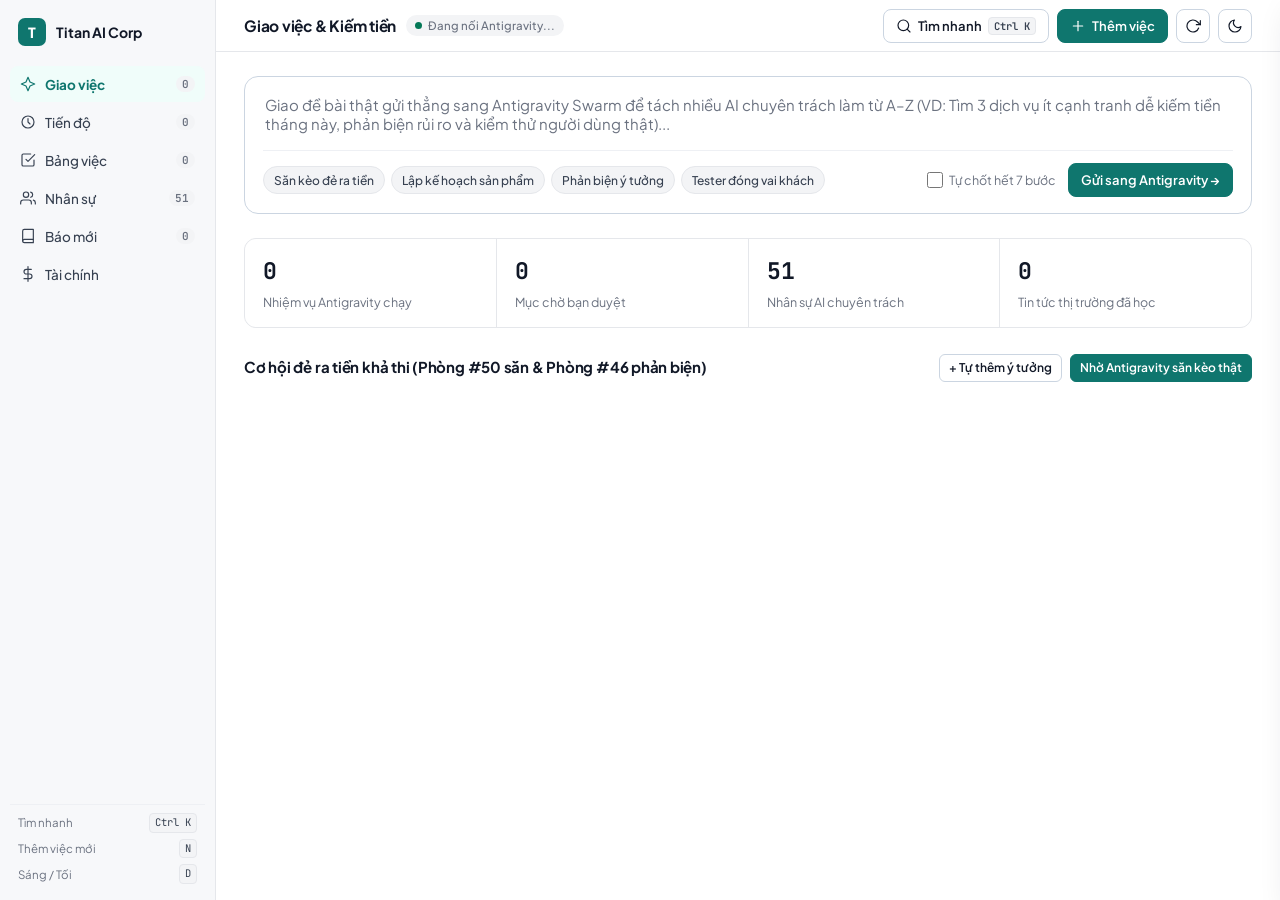
==== commit f232c5f9: "feat(v6.0): direct Web <-> Antigravity Swarm Bridge (zero fake simulation, live wakeup watcher, Swar" ====
--- a/scripts/web_ui/index.html
+++ b/scripts/web_ui/index.html
@@ -85,9 +85,9 @@
       <header class="topbar">
         <div class="topbar-left">
           <h1 class="topbar-title" id="view-heading">Giao việc &amp; Kiếm tiền</h1>
-          <span class="live-chip" id="live-indicator">
+          <span class="live-chip" id="live-indicator" title="Trạng thái cầu nối trực tiếp với Antigravity Swarm">
             <span class="pulse-dot" id="live-dot"></span>
-            <span id="live-label">Tự động hóa Sẵn sàng</span>
+            <span id="live-label">Đang nối Antigravity...</span>
           </span>
         </div>
 
@@ -123,7 +123,7 @@
               class="composer-input"
               id="mission-prompt-input"
               rows="2"
-              placeholder="Giao đề bài cho đội ngũ AI tự động làm từ A–Z (VD: Tìm 3 dịch vụ ít cạnh tranh dễ kiếm tiền tháng này, tính sẵn vốn & lãi rồi kiểm tra đóng vai khách hàng)..."
+              placeholder="Giao đề bài thật gửi thẳng sang Antigravity Swarm để tách nhiều AI chuyên trách làm từ A–Z (VD: Tìm 3 dịch vụ ít cạnh tranh dễ kiếm tiền tháng này, phản biện rủi ro và kiểm thử người dùng thật)..."
             ></textarea>
             <div class="composer-footer">
               <div class="quick-chips">
@@ -137,7 +137,7 @@
                   <input type="checkbox" id="chk-auto-approve" />
                   <span>Tự chốt hết 7 bước</span>
                 </label>
-                <button type="submit" class="btn btn-primary" id="btn-submit-mission">Giao việc tự động →</button>
+                <button type="submit" class="btn btn-primary" id="btn-submit-mission">Gửi sang Antigravity →</button>
               </div>
             </div>
           </form>
@@ -145,7 +145,7 @@
           <div class="kpi-strip">
             <div class="kpi-cell">
               <div class="kpi-num" id="stat-running-missions">0</div>
-              <div class="kpi-lbl">Nhiệm vụ đang tự chạy</div>
+              <div class="kpi-lbl">Nhiệm vụ Antigravity chạy</div>
             </div>
             <div class="kpi-cell">
               <div class="kpi-num" id="stat-waiting-approvals">0</div>
@@ -174,7 +174,7 @@
             <h2 class="sec-title">Cơ hội đẻ ra tiền khả thi (Phòng #50 săn &amp; Phòng #46 phản biện)</h2>
             <div style="display:flex;gap:8px;flex-wrap:wrap;">
               <button type="button" class="btn btn-xs" id="btn-add-opp">+ Tự thêm ý tưởng</button>
-              <button type="button" class="btn btn-xs btn-primary" id="btn-scan-opps">Tìm thêm cơ hội mới</button>
+              <button type="button" class="btn btn-xs btn-primary" id="btn-scan-opps">Nhờ Antigravity săn kèo thật</button>
             </div>
           </div>
           <div class="opp-grid" id="opportunities-grid"></div>
--- a/scripts/web_ui/styles.css
+++ b/scripts/web_ui/styles.css
@@ -1358,6 +1358,45 @@
   }
 }
 
+.pulse-dot.pulse-warn {
+  background: #D97706;
+  box-shadow: 0 0 0 3px rgba(217, 119, 6, 0.18);
+}
+
+.pulse-dot.pulse-cloud {
+  background: #2563EB;
+  box-shadow: 0 0 0 3px rgba(37, 99, 235, 0.18);
+}
+
+.worker-tag {
+  display: inline-flex;
+  align-items: center;
+  gap: 4px;
+  padding: 2px 8px;
+  border-radius: 999px;
+  font-family: var(--font-mono);
+  font-size: 11px;
+  font-weight: 600;
+  background: var(--accent-soft);
+  color: var(--accent);
+  border: 1px solid var(--border);
+}
+
+.artifact-tag {
+  display: inline-flex;
+  align-items: center;
+  gap: 5px;
+  margin-top: 6px;
+  padding: 3px 9px;
+  border-radius: 6px;
+  font-family: var(--font-mono);
+  font-size: 11.5px;
+  color: var(--text-secondary);
+  background: var(--bg-subtle);
+  border: 1px solid var(--border);
+  overflow-wrap: anywhere;
+}
+
 @media (prefers-reduced-motion: reduce) {
   *, *::before, *::after {
     transition-duration: 0.01ms !important;
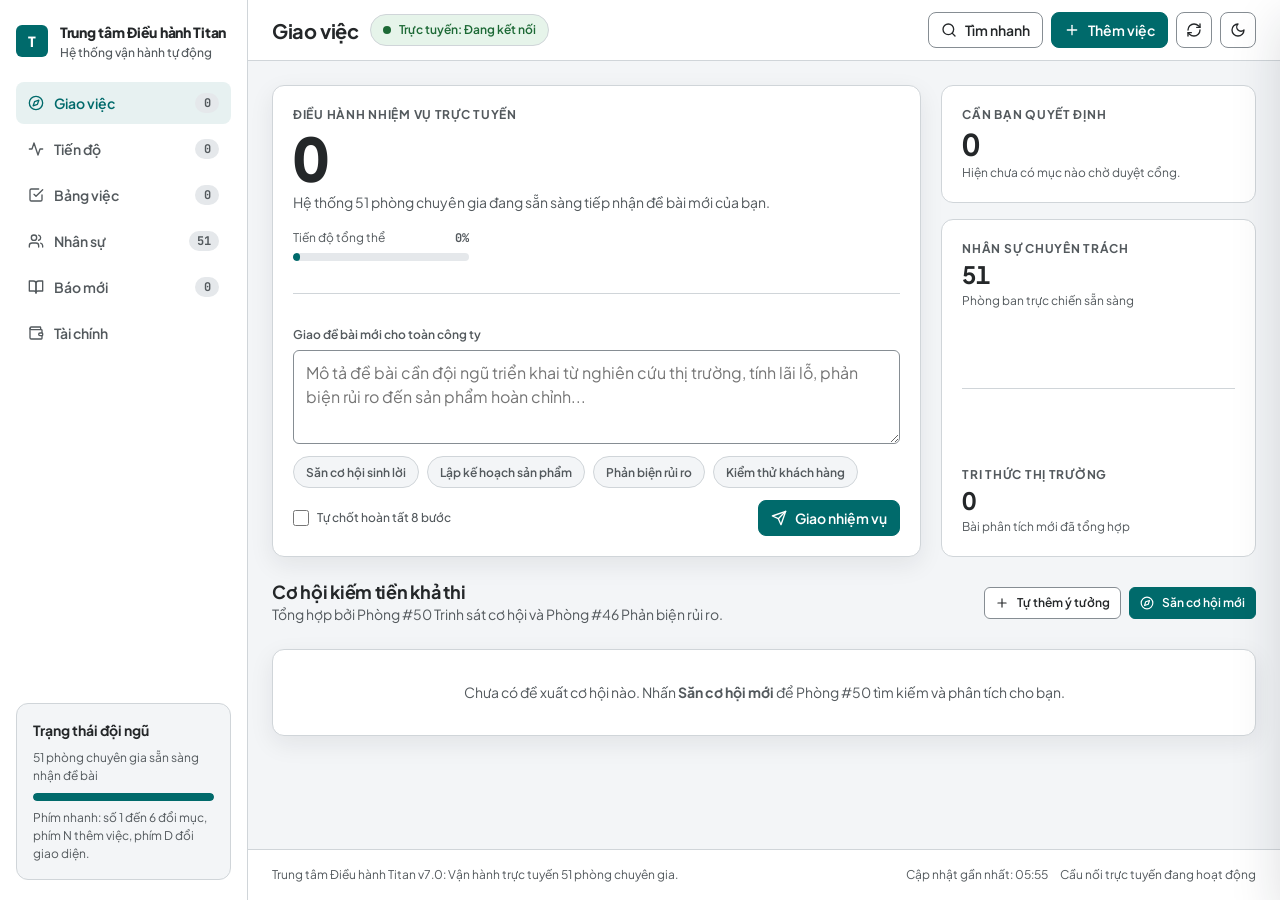
==== commit c17757ce: "feat(v7.0): rebuild Titan Command Center to XIAS v3.1.1 (0 emoji/select/hardcodes, 100% Vietnamese 5" ====
--- a/scripts/web_ui/index.html
+++ b/scripts/web_ui/index.html
@@ -3,31 +3,77 @@
 <head>
   <meta charset="UTF-8" />
   <meta name="viewport" content="width=device-width, initial-scale=1.0, viewport-fit=cover" />
-  <meta name="theme-color" content="#0F766E" id="meta-theme-color" />
+  <meta name="theme-color" content="#006a6b" id="meta-theme-color" /><!-- ds-allow-hardcode -->
   <meta name="apple-mobile-web-app-capable" content="yes" />
-  <meta name="description" content="Titan AI Corp v5.1 — Giao việc tự động, săn cơ hội kiếm tiền, theo dõi tiến độ từng bước và quản trị nhân sự AI." />
-  <title>Titan AI Corp — Điều Hành Tự Động</title>
+  <meta name="description" content="Trung tâm Điều hành Titan: Giao việc tự động, săn cơ hội kiếm tiền, theo dõi tiến độ 8 bước và quản trị 51 phòng chuyên gia." />
+  <title>Trung tâm Điều hành Titan</title>
   <link rel="icon" type="image/svg+xml" href="./icon.svg" />
   <link rel="apple-touch-icon" href="./icon.svg" />
   <link rel="manifest" href="./manifest.webmanifest" />
   <link rel="preconnect" href="https://fonts.googleapis.com" />
   <link rel="preconnect" href="https://fonts.gstatic.com" crossorigin />
   <link href="https://fonts.googleapis.com/css2?family=JetBrains+Mono:wght@500;600;700&family=Plus+Jakarta+Sans:wght@400;500;600;700;800&display=swap" rel="stylesheet" />
+  <link rel="stylesheet" href="./theme.css" />
   <link rel="stylesheet" href="./styles.css" />
 </head>
 <body>
+  <!-- Inline Lucide Vector Icon Sprite (zero emoji, currentColor) -->
+  <svg class="svg-sprite" aria-hidden="true">
+    <symbol id="i-compass" viewBox="0 0 24 24" fill="none" stroke="currentColor" stroke-width="2" stroke-linecap="round" stroke-linejoin="round"><circle cx="12" cy="12" r="10"/><polygon points="16.24 7.76 14.12 14.12 7.76 16.24 9.88 9.88 16.24 7.76"/></symbol>
+    <symbol id="i-activity" viewBox="0 0 24 24" fill="none" stroke="currentColor" stroke-width="2" stroke-linecap="round" stroke-linejoin="round"><polyline points="22 12 18 12 15 21 9 3 6 12 2 12"/></symbol>
+    <symbol id="i-check-square" viewBox="0 0 24 24" fill="none" stroke="currentColor" stroke-width="2" stroke-linecap="round" stroke-linejoin="round"><path d="m9 11 3 3L22 4"/><path d="M21 12v7a2 2 0 0 1-2 2H5a2 2 0 0 1-2-2V5a2 2 0 0 1 2-2h11"/></symbol>
+    <symbol id="i-users" viewBox="0 0 24 24" fill="none" stroke="currentColor" stroke-width="2" stroke-linecap="round" stroke-linejoin="round"><path d="M16 21v-2a4 4 0 0 0-4-4H6a4 4 0 0 0-4 4v2"/><circle cx="9" cy="7" r="4"/><path d="M22 21v-2a4 4 0 0 0-3-3.87"/><path d="M16 3.13a4 4 0 0 1 0 7.75"/></symbol>
+    <symbol id="i-book-open" viewBox="0 0 24 24" fill="none" stroke="currentColor" stroke-width="2" stroke-linecap="round" stroke-linejoin="round"><path d="M2 3h6a4 4 0 0 1 4 4v14a3 3 0 0 0-3-3H2z"/><path d="M22 3h-6a4 4 0 0 0-4 4v14a3 3 0 0 1 3-3h7z"/></symbol>
+    <symbol id="i-wallet" viewBox="0 0 24 24" fill="none" stroke="currentColor" stroke-width="2" stroke-linecap="round" stroke-linejoin="round"><path d="M19 7V4a1 1 0 0 0-1-1H5a2 2 0 0 0 0 4h15a1 1 0 0 1 1 1v4h-3a2 2 0 0 0 0 4h3a1 1 0 0 0 1-1v-2a1 1 0 0 0-1-1"/><path d="M3 5v14a2 2 0 0 0 2 2h15a1 1 0 0 0 1-1v-4"/></symbol>
+    <symbol id="i-search" viewBox="0 0 24 24" fill="none" stroke="currentColor" stroke-width="2" stroke-linecap="round" stroke-linejoin="round"><circle cx="11" cy="11" r="8"/><path d="m21 21-4.3-4.3"/></symbol>
+    <symbol id="i-plus" viewBox="0 0 24 24" fill="none" stroke="currentColor" stroke-width="2" stroke-linecap="round" stroke-linejoin="round"><path d="M5 12h14"/><path d="M12 5v14"/></symbol>
+    <symbol id="i-refresh-cw" viewBox="0 0 24 24" fill="none" stroke="currentColor" stroke-width="2" stroke-linecap="round" stroke-linejoin="round"><path d="M3 12a9 9 0 0 1 9-9 9.75 9.75 0 0 1 6.74 2.74L21 8"/><path d="M21 3v5h-5"/><path d="M21 12a9 9 0 0 1-9 9 9.75 9.75 0 0 1-6.74-2.74L3 16"/><path d="M8 16H3v5"/></symbol>
+    <symbol id="i-sun" viewBox="0 0 24 24" fill="none" stroke="currentColor" stroke-width="2" stroke-linecap="round" stroke-linejoin="round"><circle cx="12" cy="12" r="4"/><path d="M12 2v2"/><path d="M12 20v2"/><path d="m4.93 4.93 1.41 1.41"/><path d="m17.66 17.66 1.41 1.41"/><path d="M2 12h2"/><path d="M20 12h2"/><path d="m6.34 17.66-1.41 1.41"/><path d="m19.07 4.93-1.41 1.41"/></symbol>
+    <symbol id="i-moon" viewBox="0 0 24 24" fill="none" stroke="currentColor" stroke-width="2" stroke-linecap="round" stroke-linejoin="round"><path d="M12 3a6 6 0 0 0 9 9 9 9 0 1 1-9-9Z"/></symbol>
+    <symbol id="i-chevron-down" viewBox="0 0 24 24" fill="none" stroke="currentColor" stroke-width="2" stroke-linecap="round" stroke-linejoin="round"><path d="m6 9 6 6 6-6"/></symbol>
+    <symbol id="i-check" viewBox="0 0 24 24" fill="none" stroke="currentColor" stroke-width="2" stroke-linecap="round" stroke-linejoin="round"><path d="M20 6 9 17l-5-5"/></symbol>
+    <symbol id="i-x" viewBox="0 0 24 24" fill="none" stroke="currentColor" stroke-width="2" stroke-linecap="round" stroke-linejoin="round"><path d="M18 6 6 18"/><path d="m6 6 12 12"/></symbol>
+    <symbol id="i-rotate-ccw" viewBox="0 0 24 24" fill="none" stroke="currentColor" stroke-width="2" stroke-linecap="round" stroke-linejoin="round"><path d="M3 12a9 9 0 1 0 9-9 9.75 9.75 0 0 0-6.74 2.74L3 8"/><path d="M3 3v5h5"/></symbol>
+    <symbol id="i-pause" viewBox="0 0 24 24" fill="none" stroke="currentColor" stroke-width="2" stroke-linecap="round" stroke-linejoin="round"><rect x="6" y="4" width="4" height="16"/><rect x="14" y="4" width="4" height="16"/></symbol>
+    <symbol id="i-play" viewBox="0 0 24 24" fill="none" stroke="currentColor" stroke-width="2" stroke-linecap="round" stroke-linejoin="round"><polygon points="6 3 20 12 6 21 6 3"/></symbol>
+    <symbol id="i-trash" viewBox="0 0 24 24" fill="none" stroke="currentColor" stroke-width="2" stroke-linecap="round" stroke-linejoin="round"><path d="M3 6h18"/><path d="M19 6v14a2 2 0 0 1-2 2H7a2 2 0 0 1-2-2V6"/><path d="M8 6V4a2 2 0 0 1 2-2h4a2 2 0 0 1 2 2v2"/><path d="M10 11v6"/><path d="M14 11v6"/></symbol>
+    <symbol id="i-pencil" viewBox="0 0 24 24" fill="none" stroke="currentColor" stroke-width="2" stroke-linecap="round" stroke-linejoin="round"><path d="M21.174 6.812a1 1 0 0 0-3.986-3.987L3.842 16.174a2 2 0 0 0-.5.83l-1.321 4.352a.5.5 0 0 0 .623.622l4.353-1.32a2 2 0 0 0 .83-.497z"/></symbol>
+    <symbol id="i-copy" viewBox="0 0 24 24" fill="none" stroke="currentColor" stroke-width="2" stroke-linecap="round" stroke-linejoin="round"><rect width="14" height="14" x="8" y="8" rx="2" ry="2"/><path d="M4 16c-1.1 0-2-.9-2-2V4c0-1.1.9-2 2-2h10c1.1 0 2 .9 2 2"/></symbol>
+    <symbol id="i-external-link" viewBox="0 0 24 24" fill="none" stroke="currentColor" stroke-width="2" stroke-linecap="round" stroke-linejoin="round"><path d="M15 3h6v6"/><path d="M10 14 21 3"/><path d="M18 13v6a2 2 0 0 1-2 2H5a2 2 0 0 1-2-2V8a2 2 0 0 1 2-2h6"/></symbol>
+    <symbol id="i-star" viewBox="0 0 24 24" fill="none" stroke="currentColor" stroke-width="2" stroke-linecap="round" stroke-linejoin="round"><polygon points="12 2 15.09 8.26 22 9.27 17 14.14 18.18 21.02 12 17.77 5.82 21.02 7 14.14 2 9.27 8.91 8.26 12 2"/></symbol>
+    <symbol id="i-star-fill" viewBox="0 0 24 24" fill="currentColor" stroke="currentColor" stroke-width="2" stroke-linecap="round" stroke-linejoin="round"><polygon points="12 2 15.09 8.26 22 9.27 17 14.14 18.18 21.02 12 17.77 5.82 21.02 7 14.14 2 9.27 8.91 8.26 12 2"/></symbol>
+    <symbol id="i-arrow-right" viewBox="0 0 24 24" fill="none" stroke="currentColor" stroke-width="2" stroke-linecap="round" stroke-linejoin="round"><path d="M5 12h14"/><path d="m12 5 7 7-7 7"/></symbol>
+    <symbol id="i-file-text" viewBox="0 0 24 24" fill="none" stroke="currentColor" stroke-width="2" stroke-linecap="round" stroke-linejoin="round"><path d="M15 2H6a2 2 0 0 0-2 2v16a2 2 0 0 0 2 2h12a2 2 0 0 0 2-2V7Z"/><path d="M14 2v4a2 2 0 0 0 2 2h4"/><path d="M10 9H8"/><path d="M16 13H8"/><path d="M16 17H8"/></symbol>
+    <symbol id="i-folder" viewBox="0 0 24 24" fill="none" stroke="currentColor" stroke-width="2" stroke-linecap="round" stroke-linejoin="round"><path d="M20 20a2 2 0 0 0 2-2V8a2 2 0 0 0-2-2h-7.9a2 2 0 0 1-1.69-.9L9.6 3.9A2 2 0 0 0 7.93 3H4a2 2 0 0 0-2 2v13a2 2 0 0 0 2 2Z"/></symbol>
+    <symbol id="i-send" viewBox="0 0 24 24" fill="none" stroke="currentColor" stroke-width="2" stroke-linecap="round" stroke-linejoin="round"><path d="m22 2-7 20-4-9-9-4Z"/><path d="M22 2 11 13"/></symbol>
+    <symbol id="i-cloud" viewBox="0 0 24 24" fill="none" stroke="currentColor" stroke-width="2" stroke-linecap="round" stroke-linejoin="round"><path d="M17.5 19H9a7 7 0 1 1 6.71-9h1.79a4.5 4.5 0 1 1 0 9Z"/></symbol>
+    <symbol id="i-download" viewBox="0 0 24 24" fill="none" stroke="currentColor" stroke-width="2" stroke-linecap="round" stroke-linejoin="round"><path d="M12 15V3"/><path d="m7 10 5 5 5-5"/><path d="M21 15v4a2 2 0 0 1-2 2H5a2 2 0 0 1-2-2v-4"/></symbol>
+    <symbol id="i-list" viewBox="0 0 24 24" fill="none" stroke="currentColor" stroke-width="2" stroke-linecap="round" stroke-linejoin="round"><line x1="8" y1="6" x2="21" y2="6"/><line x1="8" y1="12" x2="21" y2="12"/><line x1="8" y1="18" x2="21" y2="18"/><line x1="3" y1="6" x2="3.01" y2="6"/><line x1="3" y1="12" x2="3.01" y2="12"/><line x1="3" y1="18" x2="3.01" y2="18"/></symbol>
+    <symbol id="i-columns" viewBox="0 0 24 24" fill="none" stroke="currentColor" stroke-width="2" stroke-linecap="round" stroke-linejoin="round"><rect width="18" height="18" x="3" y="3" rx="2"/><path d="M9 3v18"/><path d="M15 3v18"/></symbol>
+    <symbol id="i-message-square" viewBox="0 0 24 24" fill="none" stroke="currentColor" stroke-width="2" stroke-linecap="round" stroke-linejoin="round"><path d="M21 15a2 2 0 0 1-2 2H7l-4 4V5a2 2 0 0 1 2-2h14a2 2 0 0 1 2 2z"/></symbol>
+    <symbol id="i-git-branch" viewBox="0 0 24 24" fill="none" stroke="currentColor" stroke-width="2" stroke-linecap="round" stroke-linejoin="round"><line x1="6" y1="3" x2="6" y2="15"/><circle cx="18" cy="6" r="3"/><circle cx="6" cy="18" r="3"/><path d="M18 9a9 9 0 0 1-9 9"/></symbol>
+    <symbol id="i-layers" viewBox="0 0 24 24" fill="none" stroke="currentColor" stroke-width="2" stroke-linecap="round" stroke-linejoin="round"><polygon points="12 2 2 7 12 12 22 7 12 2"/><polyline points="2 17 12 22 22 17"/><polyline points="2 12 12 17 22 12"/></symbol>
+    <symbol id="i-flag" viewBox="0 0 24 24" fill="none" stroke="currentColor" stroke-width="2" stroke-linecap="round" stroke-linejoin="round"><path d="M4 15s1-1 4-1 5 2 8 2 4-1 4-1V3s-1 1-4 1-5-2-8-2-4 1-4 1z"/><line x1="4" y1="22" x2="4" y2="15"/></symbol>
+    <symbol id="i-clock" viewBox="0 0 24 24" fill="none" stroke="currentColor" stroke-width="2" stroke-linecap="round" stroke-linejoin="round"><circle cx="12" cy="12" r="10"/><polyline points="12 6 12 12 16 14"/></symbol>
+    <symbol id="i-shield-check" viewBox="0 0 24 24" fill="none" stroke="currentColor" stroke-width="2" stroke-linecap="round" stroke-linejoin="round"><path d="M20 13c0 5-3.5 7.5-7.66 8.95a1 1 0 0 1-.67-.01C7.5 20.5 4 18 4 13V6a1 1 0 0 1 1-1c2 0 4.5-1.2 6.24-2.72a1.17 1.17 0 0 1 1.52 0C14.51 3.81 17 5 19 5a1 1 0 0 1 1 1z"/><path d="m9 12 2 2 4-4"/></symbol>
+    <symbol id="i-cpu" viewBox="0 0 24 24" fill="none" stroke="currentColor" stroke-width="2" stroke-linecap="round" stroke-linejoin="round"><rect width="16" height="16" x="4" y="4" rx="2"/><rect width="6" height="6" x="9" y="9" rx="1"/><path d="M15 2v2"/><path d="M15 20v2"/><path d="M2 15h2"/><path d="M2 9h2"/><path d="M20 15h2"/><path d="M20 9h2"/><path d="M9 2v2"/><path d="M9 20v2"/></symbol>
+  </svg>
+
   <div class="app-shell">
-    <!-- MINIMAL LEFT SIDEBAR -->
+    <!-- DESKTOP LEFT SIDEBAR (visible at min-width: 63rem) -->
     <aside class="sidebar" aria-label="Điều hướng chính">
       <div class="brand-row">
-        <span class="brand-logo" aria-hidden="true">T</span>
-        <span class="brand-name">Titan AI Corp</span>
-      </div>
-
-      <nav class="nav-menu" id="side-nav">
-        <button type="button" class="nav-item active" data-tab="command">
+        <span class="brand-mark" aria-hidden="true">T</span>
+        <div>
+          <span class="brand-title">Trung tâm Điều hành Titan</span>
+          <span class="brand-sub">Hệ thống vận hành tự động</span>
+        </div>
+      </div>
+
+      <nav class="nav-menu" id="side-nav" aria-label="Danh mục chức năng">
+        <button type="button" class="nav-item" data-tab="command" aria-current="page">
           <span class="nav-item-left">
-            <svg class="ico" viewBox="0 0 24 24"><path d="M12 2L15 9L22 12L15 15L12 22L9 15L2 12L9 9Z"/></svg>
+            <svg class="ico" aria-hidden="true"><use href="#i-compass"/></svg>
             <span>Giao việc</span>
           </span>
           <span class="nav-count" id="nav-cnt-opps">0</span>
@@ -35,7 +81,7 @@
 
         <button type="button" class="nav-item" data-tab="missions">
           <span class="nav-item-left">
-            <svg class="ico" viewBox="0 0 24 24"><circle cx="12" cy="12" r="9"/><path d="M12 7v5l3 3"/></svg>
+            <svg class="ico" aria-hidden="true"><use href="#i-activity"/></svg>
             <span>Tiến độ</span>
           </span>
           <span class="nav-count" id="nav-cnt-missions">0</span>
@@ -43,7 +89,7 @@
 
         <button type="button" class="nav-item" data-tab="tasks">
           <span class="nav-item-left">
-            <svg class="ico" viewBox="0 0 24 24"><path d="M9 11l3 3L22 4"/><path d="M21 12v7a2 2 0 0 1-2 2H5a2 2 0 0 1-2-2V5a2 2 0 0 1 2-2h11"/></svg>
+            <svg class="ico" aria-hidden="true"><use href="#i-check-square"/></svg>
             <span>Bảng việc</span>
           </span>
           <span class="nav-count" id="nav-cnt-tasks">0</span>
@@ -51,7 +97,7 @@
 
         <button type="button" class="nav-item" data-tab="staff">
           <span class="nav-item-left">
-            <svg class="ico" viewBox="0 0 24 24"><path d="M17 21v-2a4 4 0 0 0-4-4H5a4 4 0 0 0-4 4v2"/><circle cx="9" cy="7" r="4"/><path d="M23 21v-2a4 4 0 0 0-3-3.87"/><path d="M16 3.13a4 4 0 0 1 0 7.75"/></svg>
+            <svg class="ico" aria-hidden="true"><use href="#i-users"/></svg>
             <span>Nhân sự</span>
           </span>
           <span class="nav-count" id="nav-cnt-staff">51</span>
@@ -59,7 +105,7 @@
 
         <button type="button" class="nav-item" data-tab="news">
           <span class="nav-item-left">
-            <svg class="ico" viewBox="0 0 24 24"><path d="M4 19.5A2.5 2.5 0 0 1 6.5 17H20"/><path d="M6.5 2H20v20H6.5A2.5 2.5 0 0 1 4 19.5v-15A2.5 2.5 0 0 1 6.5 2z"/></svg>
+            <svg class="ico" aria-hidden="true"><use href="#i-book-open"/></svg>
             <span>Báo mới</span>
           </span>
           <span class="nav-count" id="nav-cnt-news">0</span>
@@ -67,16 +113,21 @@
 
         <button type="button" class="nav-item" data-tab="finance">
           <span class="nav-item-left">
-            <svg class="ico" viewBox="0 0 24 24"><line x1="12" y1="1" x2="12" y2="23"/><path d="M17 5H9.5a3.5 3.5 0 0 0 0 7h5a3.5 3.5 0 0 1 0 7H6"/></svg>
+            <svg class="ico" aria-hidden="true"><use href="#i-wallet"/></svg>
             <span>Tài chính</span>
           </span>
         </button>
       </nav>
 
-      <div class="sidebar-bottom">
-        <div class="shortcut-row"><span>Tìm nhanh</span> <kbd>Ctrl K</kbd></div>
-        <div class="shortcut-row"><span>Thêm việc mới</span> <kbd>N</kbd></div>
-        <div class="shortcut-row"><span>Sáng / Tối</span> <kbd>D</kbd></div>
+      <div class="sidebar-spacer"></div>
+
+      <div class="sidebar-card">
+        <strong>Trạng thái đội ngũ</strong>
+        <span id="sidebar-staff-summary">51 phòng chuyên gia sẵn sàng nhận đề bài</span>
+        <div class="progress-track" role="img" aria-label="Mức độ sẵn sàng của đội ngũ chuyên gia">
+          <div class="progress-fill" id="sidebar-readiness-fill"></div>
+        </div>
+        <span>Phím nhanh: số 1 đến 6 đổi mục, phím N thêm việc, phím D đổi giao diện.</span>
       </div>
     </aside>
 
@@ -84,118 +135,176 @@
     <div class="workspace">
       <header class="topbar">
         <div class="topbar-left">
-          <h1 class="topbar-title" id="view-heading">Giao việc &amp; Kiếm tiền</h1>
-          <span class="live-chip" id="live-indicator" title="Trạng thái cầu nối trực tiếp với Antigravity Swarm">
-            <span class="pulse-dot" id="live-dot"></span>
-            <span id="live-label">Đang nối Antigravity...</span>
+          <span class="topbar-brand-mobile">
+            <span class="brand-mark" aria-hidden="true">T</span>
           </span>
+          <h1 class="topbar-title" id="view-heading">Giao việc</h1>
+          <span class="status-chip" id="live-indicator" data-state="connecting" role="status" aria-live="polite">
+            <span class="status-dot" aria-hidden="true"></span>
+            <span id="live-label">Chờ kết nối trực tuyến</span>
+          </span>
         </div>
 
         <div class="topbar-right">
-          <button type="button" class="btn hide-sm" id="btn-cmd-palette" title="Tìm nhanh mọi thứ (Ctrl+K)">
-            <svg class="ico" viewBox="0 0 24 24"><circle cx="11" cy="11" r="8"/><line x1="21" y1="21" x2="16.65" y2="16.65"/></svg>
+          <button type="button" class="btn" id="btn-cmd-palette" title="Tìm nhanh toàn công ty">
+            <svg class="ico" aria-hidden="true"><use href="#i-search"/></svg>
             <span>Tìm nhanh</span>
-            <kbd>Ctrl K</kbd>
           </button>
 
           <button type="button" class="btn btn-primary" id="btn-quick-task">
-            <svg class="ico" viewBox="0 0 24 24"><line x1="12" y1="5" x2="12" y2="19"/><line x1="5" y1="12" x2="19" y2="12"/></svg>
+            <svg class="ico" aria-hidden="true"><use href="#i-plus"/></svg>
             <span>Thêm việc</span>
           </button>
 
-          <button type="button" class="btn btn-icon" id="btn-scan-news" aria-label="Cập nhật báo mới" title="Cho nhân viên đọc báo mới">
-            <svg class="ico" viewBox="0 0 24 24"><polyline points="23 4 23 10 17 10"/><path d="M20.49 15a9 9 0 1 1-2.12-9.36L23 10"/></svg>
+          <button type="button" class="btn btn-icon" id="btn-scan-news" aria-label="Cập nhật báo mới" title="Cập nhật báo mới">
+            <svg class="ico" aria-hidden="true"><use href="#i-refresh-cw"/></svg>
           </button>
 
-          <button type="button" class="btn btn-icon" id="btn-theme" aria-label="Đổi giao diện Sáng hoặc Tối" title="Đổi Sáng / Tối (Phím D)">
-            <svg class="ico" id="theme-icon-svg" viewBox="0 0 24 24"><path d="M21 12.79A9 9 0 1 1 11.21 3 7 7 0 0 0 21 12.79z"/></svg>
+          <button type="button" class="btn btn-icon" id="btn-theme" aria-pressed="false" aria-label="Chuyển sang giao diện tối" title="Đổi giao diện Sáng hoặc Tối">
+            <svg class="ico" id="theme-icon-svg" aria-hidden="true"><use href="#i-moon" id="theme-icon-use"/></svg>
           </button>
         </div>
       </header>
 
       <main class="page-body">
         <!-- ================================================================
-             TAB 1: GIAO VIỆC TỰ ĐỘNG & CƠ HỘI KIẾM TIỀN
+             TAB 1: GIAO VIỆC (ASYMMETRIC 8/4 HERO + DECISIONS + OPPORTUNITIES)
              ================================================================ -->
-        <section class="view-panel active" id="view-command">
-          <form class="composer-box" id="form-mission-composer">
-            <textarea
-              class="composer-input"
-              id="mission-prompt-input"
-              rows="2"
-              placeholder="Giao đề bài thật gửi thẳng sang Antigravity Swarm để tách nhiều AI chuyên trách làm từ A–Z (VD: Tìm 3 dịch vụ ít cạnh tranh dễ kiếm tiền tháng này, phản biện rủi ro và kiểm thử người dùng thật)..."
-            ></textarea>
-            <div class="composer-footer">
-              <div class="quick-chips">
-                <button type="button" class="chip-btn" data-preset="Tìm ngách dịch vụ ít vốn, nhu cầu cao tại Việt Nam tháng này và lập kế hoạch thu tiền trong 7 ngày">Săn kèo đẻ ra tiền</button>
-                <button type="button" class="chip-btn" data-preset="Lập kế hoạch sản phẩm tối giản 3 chạm, tính điểm hòa vốn và kịch bản kiếm 50 khách đầu tiên">Lập kế hoạch sản phẩm</button>
-                <button type="button" class="chip-btn" data-preset="Phản biện thẳng thắn ý tưởng kinh doanh hiện tại, tìm 5 nguy cơ lỗ vốn và cách khắc phục">Phản biện ý tưởng</button>
-                <button type="button" class="chip-btn" data-preset="Đóng vai 5 mẫu khách hàng khó tính kiểm tra toàn bộ trải nghiệm sản phẩm trước khi ra mắt">Tester đóng vai khách</button>
-              </div>
-              <div style="display:flex;align-items:center;gap:12px;flex-wrap:wrap;">
-                <label style="display:inline-flex;align-items:center;gap:6px;font-size:12.5px;color:var(--text-muted);cursor:pointer;">
-                  <input type="checkbox" id="chk-auto-approve" />
-                  <span>Tự chốt hết 7 bước</span>
-                </label>
-                <button type="submit" class="btn btn-primary" id="btn-submit-mission">Gửi sang Antigravity →</button>
-              </div>
-            </div>
-          </form>
-
-          <div class="kpi-strip">
-            <div class="kpi-cell">
-              <div class="kpi-num" id="stat-running-missions">0</div>
-              <div class="kpi-lbl">Nhiệm vụ Antigravity chạy</div>
-            </div>
-            <div class="kpi-cell">
-              <div class="kpi-num" id="stat-waiting-approvals">0</div>
-              <div class="kpi-lbl">Mục chờ bạn duyệt</div>
-            </div>
-            <div class="kpi-cell">
-              <div class="kpi-num" id="stat-staff-ready">51</div>
-              <div class="kpi-lbl" id="lbl-staff-total">Nhân sự AI chuyên trách</div>
-            </div>
-            <div class="kpi-cell">
-              <div class="kpi-num" id="stat-news-count">0</div>
-              <div class="kpi-lbl">Tin tức thị trường đã học</div>
-            </div>
-          </div>
-
-          <!-- Needs Chairman Decision Strip -->
-          <div id="pending-approvals-section" style="display:none;margin-bottom:26px;">
+        <section class="view-panel active" id="view-command" aria-label="Trung tâm Giao việc">
+          <div class="hero-band">
+            <!-- Left 8 columns: Hero Lead Metric + Mission Composer -->
+            <div class="card card-lift hero-lead">
+              <div class="hero-metrics-top">
+                <div class="hero-figure-wrap">
+                  <p class="eyebrow">Điều hành nhiệm vụ trực tuyến</p>
+                  <p class="hero-figure" id="stat-running-missions">0</p>
+                  <p class="hero-caption" id="hero-status-note">Nhiệm vụ đang triển khai trên toàn hệ thống 51 phòng chuyên gia.</p>
+                </div>
+
+                <div class="hero-sparkbar">
+                  <div class="hero-progress-meta">
+                    <span>Tiến độ tổng thể</span>
+                    <strong class="mono" id="hero-progress-label">0%</strong>
+                  </div>
+                  <div class="progress-track" role="img" aria-label="Tiến độ hoàn thành trung bình của các nhiệm vụ">
+                    <div class="progress-fill" id="hero-progress-bar"></div>
+                  </div>
+                </div>
+              </div>
+
+              <div class="rule"></div>
+
+              <form class="composer-form" id="form-mission-composer" novalidate>
+                <div class="form-field">
+                  <label for="mission-prompt-input">Giao đề bài mới cho toàn công ty</label>
+                  <textarea
+                    class="textarea composer-input"
+                    id="mission-prompt-input"
+                    rows="3"
+                    placeholder="Mô tả đề bài cần đội ngũ triển khai từ nghiên cứu thị trường, tính lãi lỗ, phản biện rủi ro đến sản phẩm hoàn chỉnh..."
+                  ></textarea>
+                  <div class="field-error" id="err-mission-prompt" role="alert"></div>
+                </div>
+
+                <div class="composer-footer">
+                  <div class="chip-row" aria-label="Gợi ý đề bài nhanh">
+                    <button type="button" class="chip-btn" data-preset="Tìm ngách dịch vụ ít vốn, nhu cầu cao tại Việt Nam tháng này và lập kế hoạch thu tiền trong 7 ngày">Săn cơ hội sinh lời</button>
+                    <button type="button" class="chip-btn" data-preset="Lập kế hoạch sản phẩm tối giản 3 chạm, tính điểm hòa vốn và kịch bản kiếm 50 khách đầu tiên">Lập kế hoạch sản phẩm</button>
+                    <button type="button" class="chip-btn" data-preset="Phản biện thẳng thắn ý tưởng kinh doanh hiện tại, tìm 5 nguy cơ lỗ vốn và cách khắc phục">Phản biện rủi ro</button>
+                    <button type="button" class="chip-btn" data-preset="Đóng vai 5 nhóm khách hàng khó tính kiểm tra toàn bộ trải nghiệm sản phẩm trước khi ra mắt">Kiểm thử khách hàng</button>
+                  </div>
+
+                  <div class="composer-submit-row">
+                    <label class="check-label">
+                      <input type="checkbox" id="chk-auto-approve" />
+                      <span>Tự chốt hoàn tất 8 bước</span>
+                    </label>
+                    <button type="submit" class="btn btn-primary" id="btn-submit-mission">
+                      <svg class="ico" aria-hidden="true"><use href="#i-send"/></svg>
+                      <span>Giao nhiệm vụ</span>
+                    </button>
+                  </div>
+                </div>
+              </form>
+            </div>
+
+            <!-- Right 4 columns: Quiet Secondary Metrics -->
+            <div class="hero-aside-stack">
+              <div class="card">
+                <p class="eyebrow">Cần bạn quyết định</p>
+                <p class="stat-value-lg" id="stat-waiting-approvals">0</p>
+                <p class="row-meta" id="stat-waiting-caption">Hiện chưa có mục nào chờ duyệt cổng.</p>
+              </div>
+
+              <div class="card hero-aside-card-grow">
+                <div>
+                  <p class="eyebrow">Nhân sự chuyên trách</p>
+                  <p class="stat-value-md" id="stat-staff-ready">51</p>
+                  <p class="row-meta" id="lbl-staff-total">Phòng ban trực chiến sẵn sàng</p>
+                </div>
+                <div class="rule"></div>
+                <div>
+                  <p class="eyebrow">Tri thức thị trường</p>
+                  <p class="stat-value-md" id="stat-news-count">0</p>
+                  <p class="row-meta">Bài phân tích mới đã tổng hợp</p>
+                </div>
+              </div>
+            </div>
+          </div>
+
+          <!-- Needs Chairman Decision Queue (Gate 1 & Gate 2) -->
+          <div class="section-block is-hidden" id="pending-approvals-section">
             <div class="sec-head">
-              <h2 class="sec-title">Cần bạn quyết định (Đã qua Phản biện &amp; Tester người dùng)</h2>
-            </div>
-            <div class="hairline-table" id="pending-approvals-list"></div>
-          </div>
-
-          <!-- Money-Maker Opportunities -->
-          <div class="sec-head">
-            <h2 class="sec-title">Cơ hội đẻ ra tiền khả thi (Phòng #50 săn &amp; Phòng #46 phản biện)</h2>
-            <div style="display:flex;gap:8px;flex-wrap:wrap;">
-              <button type="button" class="btn btn-xs" id="btn-add-opp">+ Tự thêm ý tưởng</button>
-              <button type="button" class="btn btn-xs btn-primary" id="btn-scan-opps">Nhờ Antigravity săn kèo thật</button>
-            </div>
-          </div>
-          <div class="opp-grid" id="opportunities-grid"></div>
+              <h2 class="sec-title">Cần bạn quyết định</h2>
+              <span class="row-meta">Đã qua Phản biện rủi ro và Kiểm thử khách hàng</span>
+            </div>
+            <div class="hairline-list" id="pending-approvals-list"></div>
+          </div>
+
+          <!-- Opportunities Section (Asymmetric Grid) -->
+          <div class="section-block">
+            <div class="sec-head">
+              <div>
+                <h2 class="sec-title">Cơ hội kiếm tiền khả thi</h2>
+                <p class="sec-sub">Tổng hợp bởi Phòng #50 Trinh sát cơ hội và Phòng #46 Phản biện rủi ro.</p>
+              </div>
+              <div class="action-group">
+                <button type="button" class="btn btn-xs" id="btn-add-opp">
+                  <svg class="ico ico-xs" aria-hidden="true"><use href="#i-plus"/></svg>
+                  <span>Tự thêm ý tưởng</span>
+                </button>
+                <button type="button" class="btn btn-xs btn-primary" id="btn-scan-opps">
+                  <svg class="ico ico-xs" aria-hidden="true"><use href="#i-compass"/></svg>
+                  <span>Săn cơ hội mới</span>
+                </button>
+              </div>
+            </div>
+            <div class="opp-grid" id="opportunities-grid"></div>
+          </div>
         </section>
 
         <!-- ================================================================
-             TAB 2: TIẾN ĐỘ NHIỆM VỤ TỪNG BƯỚC
+             TAB 2: TIẾN ĐỘ NHIỆM VỤ & PHÒNG HỌP TRỰC TIẾP (4 CHẾ ĐỘ)
              ================================================================ -->
-        <section class="view-panel" id="view-missions">
+        <section class="view-panel" id="view-missions" aria-label="Tiến độ Nhiệm vụ">
           <div class="toolbar-row">
-            <div class="segmented" id="mission-filter-tabs">
-              <button type="button" class="seg-btn active" data-mfilter="">Tất cả</button>
-              <button type="button" class="seg-btn" data-mfilter="RUNNING">Đang làm</button>
-              <button type="button" class="seg-btn" data-mfilter="WAITING_CHAIRMAN">Chờ duyệt</button>
-              <button type="button" class="seg-btn" data-mfilter="PAUSED">Tạm dừng</button>
-              <button type="button" class="seg-btn" data-mfilter="COMPLETED">Đã xong</button>
-            </div>
-
-            <div style="display:flex;gap:8px;flex-wrap:wrap;">
-              <button type="button" class="btn btn-xs" id="btn-clear-completed-missions">Dọn nhiệm vụ đã xong</button>
-              <button type="button" class="btn btn-xs btn-primary" id="btn-new-mission-tab2">+ Giao nhiệm vụ mới</button>
+            <div class="segmented" id="mission-filter-tabs" role="tablist" aria-label="Lọc trạng thái nhiệm vụ">
+              <button type="button" class="seg-btn active" role="tab" aria-selected="true" data-mfilter="">Tất cả</button>
+              <button type="button" class="seg-btn" role="tab" aria-selected="false" data-mfilter="RUNNING">Đang làm</button>
+              <button type="button" class="seg-btn" role="tab" aria-selected="false" data-mfilter="WAITING_CHAIRMAN">Chờ duyệt</button>
+              <button type="button" class="seg-btn" role="tab" aria-selected="false" data-mfilter="PAUSED">Tạm dừng</button>
+              <button type="button" class="seg-btn" role="tab" aria-selected="false" data-mfilter="COMPLETED">Đã xong</button>
+            </div>
+
+            <div class="action-group">
+              <button type="button" class="btn btn-xs btn-destructive" id="btn-clear-completed-missions">
+                <svg class="ico ico-xs" aria-hidden="true"><use href="#i-trash"/></svg>
+                <span>Dọn nhiệm vụ đã xong</span>
+              </button>
+              <button type="button" class="btn btn-xs btn-primary" id="btn-new-mission-tab2">
+                <svg class="ico ico-xs" aria-hidden="true"><use href="#i-plus"/></svg>
+                <span>Giao nhiệm vụ mới</span>
+              </button>
             </div>
           </div>
 
@@ -203,213 +312,312 @@
         </section>
 
         <!-- ================================================================
-             TAB 3: BẢNG VIỆC CHI TIẾT (LIST ⇄ KANBAN + SELECT ALL + SEARCH)
+             TAB 3: BẢNG VIỆC CHI TIẾT (DANH SÁCH + BẢNG 5 CỘT + CUSTOM LISTBOX)
              ================================================================ -->
-        <section class="view-panel" id="view-tasks">
+        <section class="view-panel" id="view-tasks" aria-label="Bảng việc Chi tiết">
           <div class="toolbar-row">
-            <div style="display:flex;align-items:center;gap:8px;flex-wrap:wrap;flex:1;">
-              <div class="segmented" id="task-view-mode">
-                <button type="button" class="seg-btn active" data-tview="list">Danh sách</button>
-                <button type="button" class="seg-btn" data-tview="board">Bảng 5 cột</button>
-              </div>
-              <input type="search" class="input" id="filter-task-q" placeholder="Tìm tên việc..." style="width:150px;" />
-              <select class="select" id="filter-task-project" style="width:auto;min-width:132px;" aria-label="Lọc theo dự án">
-                <option value="">Tất cả dự án</option>
-              </select>
-              <select class="select" id="filter-task-col" style="width:auto;min-width:124px;" aria-label="Lọc theo trạng thái">
-                <option value="">Mọi trạng thái</option>
-                <option value="BACKLOG">Hàng đợi</option>
-                <option value="IN_PROGRESS">Đang làm</option>
-                <option value="QA_SECURITY_REVIEW">Kiểm định QA</option>
-                <option value="WAITING_APPROVAL">Chờ bạn duyệt</option>
-                <option value="REJECTED">Cần sửa lại</option>
-                <option value="DONE">Hoàn tất</option>
-              </select>
-              <select class="select" id="filter-task-prio" style="width:auto;min-width:118px;" aria-label="Lọc độ ưu tiên">
-                <option value="">Mọi độ ưu tiên</option>
-                <option value="CRITICAL">Khẩn cấp</option>
-                <option value="HIGH">Cao</option>
-                <option value="MEDIUM">Trung bình</option>
-                <option value="LOW">Thấp</option>
-              </select>
-            </div>
-
-            <div style="display:flex;gap:8px;flex-wrap:wrap;">
-              <button type="button" class="btn btn-xs" id="btn-clear-done-tasks">Dọn việc đã xong</button>
-              <button type="button" class="btn btn-xs btn-primary" id="btn-add-task-tab3">+ Thêm việc lẻ</button>
-            </div>
-          </div>
-
-          <div id="tasks-list-wrapper" class="hairline-table"></div>
-          <div id="tasks-board-wrapper" class="kanban-wrap" style="display:none;"></div>
+            <div class="toolbar-group">
+              <div class="segmented" id="task-view-mode" role="tablist" aria-label="Chế độ xem bảng việc">
+                <button type="button" class="seg-btn active" role="tab" aria-selected="true" data-tview="list">
+                  <svg class="ico ico-xs" aria-hidden="true"><use href="#i-list"/></svg>
+                  <span>Danh sách</span>
+                </button>
+                <button type="button" class="seg-btn" role="tab" aria-selected="false" data-tview="board">
+                  <svg class="ico ico-xs" aria-hidden="true"><use href="#i-columns"/></svg>
+                  <span>Bảng 5 cột</span>
+                </button>
+              </div>
+
+              <label class="sr-only" for="filter-task-q">Tìm tên công việc</label>
+              <input type="search" class="input search-input-compact" id="filter-task-q" placeholder="Tìm tên việc..." />
+
+              <!-- Custom Listbox: Dự án -->
+              <div class="listbox-field listbox-inline" data-listbox="filter-task-project">
+                <input type="hidden" id="filter-task-project" value="" />
+                <button type="button" class="listbox-trigger" aria-haspopup="listbox" aria-expanded="false" aria-controls="lb-filter-task-project" aria-label="Lọc theo dự án">
+                  <span class="listbox-value">Tất cả dự án</span>
+                  <svg class="ico ico-xs listbox-chevron" aria-hidden="true"><use href="#i-chevron-down"/></svg>
+                </button>
+                <ul class="listbox-menu" id="lb-filter-task-project" role="listbox" tabindex="-1" hidden></ul>
+              </div>
+
+              <!-- Custom Listbox: Trạng thái -->
+              <div class="listbox-field listbox-inline" data-listbox="filter-task-col">
+                <input type="hidden" id="filter-task-col" value="" />
+                <button type="button" class="listbox-trigger" aria-haspopup="listbox" aria-expanded="false" aria-controls="lb-filter-task-col" aria-label="Lọc theo trạng thái">
+                  <span class="listbox-value">Mọi trạng thái</span>
+                  <svg class="ico ico-xs listbox-chevron" aria-hidden="true"><use href="#i-chevron-down"/></svg>
+                </button>
+                <ul class="listbox-menu" id="lb-filter-task-col" role="listbox" tabindex="-1" hidden></ul>
+              </div>
+
+              <!-- Custom Listbox: Độ ưu tiên -->
+              <div class="listbox-field listbox-inline" data-listbox="filter-task-prio">
+                <input type="hidden" id="filter-task-prio" value="" />
+                <button type="button" class="listbox-trigger" aria-haspopup="listbox" aria-expanded="false" aria-controls="lb-filter-task-prio" aria-label="Lọc theo độ ưu tiên">
+                  <span class="listbox-value">Mọi độ ưu tiên</span>
+                  <svg class="ico ico-xs listbox-chevron" aria-hidden="true"><use href="#i-chevron-down"/></svg>
+                </button>
+                <ul class="listbox-menu" id="lb-filter-task-prio" role="listbox" tabindex="-1" hidden></ul>
+              </div>
+            </div>
+
+            <div class="action-group">
+              <button type="button" class="btn btn-xs btn-destructive" id="btn-clear-done-tasks">
+                <svg class="ico ico-xs" aria-hidden="true"><use href="#i-trash"/></svg>
+                <span>Dọn việc đã xong</span>
+              </button>
+              <button type="button" class="btn btn-xs btn-primary" id="btn-add-task-tab3">
+                <svg class="ico ico-xs" aria-hidden="true"><use href="#i-plus"/></svg>
+                <span>Thêm việc lẻ</span>
+              </button>
+            </div>
+          </div>
+
+          <div id="tasks-list-wrapper" class="hairline-list"></div>
+          <div id="tasks-board-wrapper" class="kanban-wrap is-hidden"></div>
         </section>
 
         <!-- ================================================================
-             TAB 4: ĐỘI NGŨ NHÂN SỰ AI
+             TAB 4: ĐỘI NGŨ NHÂN SỰ (51 PHÒNG BAN)
              ================================================================ -->
-        <section class="view-panel" id="view-staff">
+        <section class="view-panel" id="view-staff" aria-label="Đội ngũ Chuyên gia">
           <div class="toolbar-row">
-            <input type="search" class="input" id="staff-search" placeholder="Tìm theo tên, mã số (00..50), chuyên môn..." style="max-width:320px;" />
-            <button type="button" class="btn btn-xs btn-primary" id="btn-open-hire">+ Tuyển thêm phòng chuyên gia</button>
-          </div>
-          <div class="pill-bar" id="staff-div-pills"></div>
+            <label class="sr-only" for="staff-search">Tìm nhân sự chuyên gia</label>
+            <input type="search" class="input staff-search-input" id="staff-search" placeholder="Tìm theo tên, mã phòng (00 đến 50), chuyên môn..." />
+            <button type="button" class="btn btn-xs btn-primary" id="btn-open-hire">
+              <svg class="ico ico-xs" aria-hidden="true"><use href="#i-plus"/></svg>
+              <span>Tuyển thêm phòng chuyên gia</span>
+            </button>
+          </div>
+          <div class="chip-row" id="staff-div-pills" aria-label="Lọc theo khối chuyên môn"></div>
           <div class="staff-grid" id="staff-grid"></div>
         </section>
 
         <!-- ================================================================
-             TAB 5: BÁO MỚI & TRI THỨC THỊ TRƯỜNG
+             TAB 5: BÁO MỚI THỊ TRƯỜNG
              ================================================================ -->
-        <section class="view-panel" id="view-news">
-          <form class="toolbar-row" id="form-read-url" style="margin-bottom:14px;">
-            <input type="url" class="input" id="url-to-read" placeholder="Dán link bài báo bất kỳ để nhân viên đọc và tóm tắt cơ hội..." style="flex:1 1 220px;" required />
-            <select class="select" id="url-dept-select" style="width:auto;max-width:240px;" aria-label="Chọn phòng đọc bài"></select>
-            <button type="submit" class="btn btn-primary">Đọc link này</button>
+        <section class="view-panel" id="view-news" aria-label="Báo mới Thị trường">
+          <form class="card toolbar-row" id="form-read-url">
+            <div class="toolbar-group url-input-grow">
+              <label class="sr-only" for="url-to-read">Liên kết bài báo cần phân tích</label>
+              <input type="url" class="input url-input-grow" id="url-to-read" placeholder="Dán liên kết bài báo bất kỳ để chuyên gia đọc và tóm tắt cơ hội..." required />
+              <div class="listbox-field listbox-inline" data-listbox="url-dept-select">
+                <input type="hidden" id="url-dept-select" value="01" />
+                <button type="button" class="listbox-trigger" aria-haspopup="listbox" aria-expanded="false" aria-controls="lb-url-dept-select" aria-label="Chọn phòng đọc bài báo">
+                  <span class="listbox-value">Phòng #01</span>
+                  <svg class="ico ico-xs listbox-chevron" aria-hidden="true"><use href="#i-chevron-down"/></svg>
+                </button>
+                <ul class="listbox-menu" id="lb-url-dept-select" role="listbox" tabindex="-1" hidden></ul>
+              </div>
+            </div>
+            <button type="submit" class="btn btn-primary" id="btn-submit-read-url">
+              <svg class="ico ico-xs" aria-hidden="true"><use href="#i-book-open"/></svg>
+              <span>Đọc liên kết này</span>
+            </button>
           </form>
 
           <div class="toolbar-row">
-            <div style="display:flex;gap:8px;align-items:center;flex-wrap:wrap;flex:1;">
-              <div class="segmented" id="news-star-filter">
-                <button type="button" class="seg-btn active" data-nfilter="all">Tất cả bài báo</button>
-                <button type="button" class="seg-btn" data-nfilter="starred">Đã ghim ★</button>
-              </div>
-              <input type="search" class="input" id="news-search-input" placeholder="Tìm từ khóa bài báo..." style="width:min(240px,100%);" />
-            </div>
-            <button type="button" class="btn btn-xs" id="btn-poll-feeds-tab5">Cập nhật báo mới ngay</button>
-          </div>
-
-          <div class="hairline-table" id="news-list-box"></div>
+            <div class="toolbar-group">
+              <div class="segmented" id="news-star-filter" role="tablist" aria-label="Lọc bài báo đã đánh dấu">
+                <button type="button" class="seg-btn active" role="tab" aria-selected="true" data-nfilter="all">Tất cả bài báo</button>
+                <button type="button" class="seg-btn" role="tab" aria-selected="false" data-nfilter="starred">
+                  <svg class="ico ico-xs" aria-hidden="true"><use href="#i-star-fill"/></svg>
+                  <span>Đã đánh dấu sao</span>
+                </button>
+              </div>
+              <label class="sr-only" for="news-search-input">Tìm từ khóa bài báo</label>
+              <input type="search" class="input search-input-compact" id="news-search-input" placeholder="Tìm từ khóa bài báo..." />
+            </div>
+            <button type="button" class="btn btn-xs" id="btn-poll-feeds-tab5">
+              <svg class="ico ico-xs" aria-hidden="true"><use href="#i-refresh-cw"/></svg>
+              <span>Cập nhật báo mới ngay</span>
+            </button>
+          </div>
+
+          <div class="hairline-list" id="news-list-box"></div>
         </section>
 
         <!-- ================================================================
-             TAB 6: TÀI CHÍNH CFO, DỰ ÁN/TÀI LIỆU & ĐÁM MÂY 24/7
+             TAB 6: TÀI CHÍNH VÀ GIÁ BÁN, DỰ ÁN & ĐỒNG BỘ ĐÁM MÂY
              ================================================================ -->
-        <section class="view-panel" id="view-finance">
-          <div class="split-2" style="margin-bottom:24px;">
-            <div class="panel-box">
+        <section class="view-panel" id="view-finance" aria-label="Tài chính và Giá bán">
+          <div class="split-2 split-finance">
+            <div class="card">
               <div class="sec-head">
-                <h2 class="sec-title">Bàn tính Lợi nhuận &amp; Hòa vốn</h2>
+                <h2 class="sec-title">Bộ tính Lãi lỗ và Hòa vốn</h2>
                 <span class="badge badge-done" id="cfo-status-pill">An toàn</span>
               </div>
 
               <div class="slider-group">
-                <div class="slider-head"><span>Giá thu khách / tháng</span> <span class="mono" id="lbl-cfo-price">399.000 đ</span></div>
+                <div class="slider-head">
+                  <label for="rng-price">Giá thu khách mỗi tháng</label>
+                  <strong class="mono" id="lbl-cfo-price">399.000 đ</strong>
+                </div>
                 <input type="range" id="rng-price" min="99000" max="2000000" step="20000" value="399000" />
               </div>
 
               <div class="slider-group">
-                <div class="slider-head"><span>Hạn mức sử dụng tối đa / tháng</span> <span class="mono" id="lbl-cfo-quota">100 lượt</span></div>
+                <div class="slider-head">
+                  <label for="rng-quota">Hạn mức sử dụng tối đa mỗi tháng</label>
+                  <strong class="mono" id="lbl-cfo-quota">100 lượt</strong>
+                </div>
                 <input type="range" id="rng-quota" min="10" max="500" step="10" value="100" />
               </div>
 
               <div class="slider-group">
-                <div class="slider-head"><span>Chi phí gốc 1 lượt chạy</span> <span class="mono" id="lbl-cfo-unit">900 đ</span></div>
+                <div class="slider-head">
+                  <label for="rng-unit">Chi phí gốc cho 1 lượt chạy</label>
+                  <strong class="mono" id="lbl-cfo-unit">900 đ</strong>
+                </div>
                 <input type="range" id="rng-unit" min="100" max="5000" step="100" value="900" />
               </div>
 
               <div class="slider-group">
-                <div class="slider-head"><span>Chi phí cố định / tháng</span> <span class="mono" id="lbl-cfo-fixed">1.500.000 đ</span></div>
+                <div class="slider-head">
+                  <label for="rng-fixed">Chi phí cố định hàng tháng</label>
+                  <strong class="mono" id="lbl-cfo-fixed">1.500.000 đ</strong>
+                </div>
                 <input type="range" id="rng-fixed" min="0" max="20000000" step="500000" value="1500000" />
               </div>
 
-              <div class="ratio-bar" title="Tỷ trọng Giá vốn / Thuế / Lãi ròng">
-                <div id="bar-cogs" style="background:var(--warn-text);width:20%;"></div>
-                <div id="bar-tax" style="background:var(--run-text);width:7%;"></div>
-                <div id="bar-profit" style="background:var(--ok-text);width:73%;"></div>
-              </div>
-              <div style="display:flex;justify-content:space-between;font-size:12px;color:var(--text-muted);">
-                <span>Giá vốn &amp; cổng TT</span>
-                <span>Thuế (7%)</span>
-                <span style="color:var(--ok-text);font-weight:600;">Lãi ròng bỏ túi</span>
-              </div>
-            </div>
-
-            <div class="panel-box">
-              <div class="sec-head">
-                <h2 class="sec-title">Dự phóng tiền mặt bỏ túi thực tế</h2>
-                <span class="mono" style="font-size:12.5px;color:var(--text-muted);" id="lbl-breakeven">Hòa vốn: 5 khách</span>
-              </div>
-              <div class="hairline-table" id="cfo-tiers-box" style="margin-bottom:16px;"></div>
-
-              <div class="sec-head" style="margin-top:18px;">
-                <h2 class="sec-title">Đồng bộ Đám mây 24/7 &amp; Dọn dẹp</h2>
-              </div>
-              <div style="display:flex;gap:8px;flex-wrap:wrap;">
-                <button type="button" class="btn btn-xs" id="btn-cloud-vault">Kết nối GitHub 2 chiều</button>
-                <button type="button" class="btn btn-xs" id="btn-export-json">Tải file sao lưu (.json)</button>
-                <button type="button" class="btn btn-xs btn-danger-ghost" id="btn-clear-events">Dọn sạch nhật ký cũ</button>
-              </div>
-            </div>
-          </div>
-
-          <!-- Full CRUD Projects & Markdown Documents -->
-          <div class="panel-box">
-            <div class="sec-head">
-              <h2 class="sec-title">Quản lý Dự án &amp; Tài liệu nội bộ</h2>
-              <div style="display:flex;gap:8px;flex-wrap:wrap;">
-                <button type="button" class="btn btn-xs" id="btn-new-doc">+ Tạo tài liệu (.md)</button>
-                <button type="button" class="btn btn-xs btn-primary" id="btn-new-proj">+ Tạo dự án mới</button>
-              </div>
-            </div>
-            <div class="split-2">
-              <div>
-                <div class="hairline-table" id="projects-crud-list" style="margin-bottom:12px;"></div>
-                <div class="hairline-table" id="project-docs-list"></div>
-              </div>
+              <div class="ratio-bar" role="img" aria-label="Tỷ trọng giá vốn, thuế và lãi ròng">
+                <div class="ratio-seg-cogs" id="bar-cogs"></div>
+                <div class="ratio-seg-tax" id="bar-tax"></div>
+                <div class="ratio-seg-profit" id="bar-profit"></div>
+              </div>
+
+              <div class="ratio-legend">
+                <span class="legend-item"><span class="legend-swatch ratio-seg-cogs"></span>Giá vốn và cổng thu</span>
+                <span class="legend-item"><span class="legend-swatch ratio-seg-tax"></span>Dự phòng thuế (7%)</span>
+                <span class="legend-item text-ok"><span class="legend-swatch ratio-seg-profit"></span><strong>Lãi ròng bỏ túi</strong></span>
+              </div>
+            </div>
+
+            <div class="card stack-md">
               <div>
                 <div class="sec-head">
-                  <span style="font-weight:600;color:var(--text-primary);" id="doc-current-name">Chưa chọn tài liệu</span>
-                  <div style="display:flex;gap:6px;" id="doc-editor-actions" hidden>
+                  <h2 class="sec-title">Dự phóng tiền mặt thực tế</h2>
+                  <span class="mono row-meta" id="lbl-breakeven">Hòa vốn: 5 khách</span>
+                </div>
+                <div class="hairline-list" id="cfo-tiers-box"></div>
+              </div>
+
+              <div class="rule"></div>
+
+              <div>
+                <div class="sec-head">
+                  <h2 class="sec-title">Kết nối Đám mây và Dữ liệu</h2>
+                </div>
+                <div class="action-group">
+                  <button type="button" class="btn btn-xs" id="btn-cloud-vault">
+                    <svg class="ico ico-xs" aria-hidden="true"><use href="#i-cloud"/></svg>
+                    <span>Cài đặt kết nối đám mây mã hóa</span>
+                  </button>
+                  <button type="button" class="btn btn-xs" id="btn-export-json">
+                    <svg class="ico ico-xs" aria-hidden="true"><use href="#i-download"/></svg>
+                    <span>Tải tệp sao lưu dữ liệu</span>
+                  </button>
+                  <button type="button" class="btn btn-xs btn-destructive" id="btn-clear-events">
+                    <svg class="ico ico-xs" aria-hidden="true"><use href="#i-trash"/></svg>
+                    <span>Dọn sạch nhật ký cũ</span>
+                  </button>
+                </div>
+              </div>
+            </div>
+          </div>
+
+          <!-- Projects CRUD & Document Markdown Editor -->
+          <div class="card stack-md">
+            <div class="sec-head">
+              <h2 class="sec-title">Quản lý Dự án và Tài liệu nội bộ</h2>
+              <div class="action-group">
+                <button type="button" class="btn btn-xs" id="btn-new-doc">
+                  <svg class="ico ico-xs" aria-hidden="true"><use href="#i-file-text"/></svg>
+                  <span>Tạo tài liệu mới</span>
+                </button>
+                <button type="button" class="btn btn-xs btn-primary" id="btn-new-proj">
+                  <svg class="ico ico-xs" aria-hidden="true"><use href="#i-folder"/></svg>
+                  <span>Tạo dự án mới</span>
+                </button>
+              </div>
+            </div>
+
+            <div class="split-2">
+              <div class="stack-sm">
+                <div class="hairline-list" id="projects-crud-list"></div>
+                <div class="hairline-list" id="project-docs-list"></div>
+              </div>
+
+              <div class="stack-sm">
+                <div class="sec-head">
+                  <span class="doc-name-label" id="doc-current-name">Chưa chọn tài liệu</span>
+                  <div class="action-group" id="doc-editor-actions" hidden>
                     <button type="button" class="btn btn-xs" id="btn-toggle-doc-edit">Sửa nội dung</button>
-                    <button type="button" class="btn btn-xs btn-primary" id="btn-save-doc" style="display:none;">Lưu tài liệu</button>
-                    <button type="button" class="btn btn-xs btn-danger-ghost" id="btn-delete-doc">Xóa tệp</button>
+                    <button type="button" class="btn btn-xs btn-primary is-hidden" id="btn-save-doc">Lưu tài liệu</button>
+                    <button type="button" class="btn btn-xs btn-destructive" id="btn-delete-doc">
+                      <svg class="ico ico-xs" aria-hidden="true"><use href="#i-trash"/></svg>
+                      <span>Xóa tệp</span>
+                    </button>
                   </div>
                 </div>
-                <div id="doc-pretty-view" class="rendered-md" style="padding:12px;border:1px solid var(--border);border-radius:8px;min-height:200px;max-height:380px;overflow:auto;">
+                <div id="doc-pretty-view" class="doc-viewer rendered-md">
                   Chọn một dự án bên trái để xem hoặc chỉnh sửa hồ sơ.
                 </div>
-                <textarea id="doc-raw-editor" class="textarea mono" style="display:none;min-height:260px;font-size:12.5px;"></textarea>
+                <textarea id="doc-raw-editor" class="textarea mono doc-editor is-hidden" aria-label="Trình soạn thảo tài liệu"></textarea>
               </div>
             </div>
           </div>
         </section>
       </main>
-    </div>
-  </div>
-
-  <!-- MOBILE 6-TAB THUMB BAR -->
+
+      <footer class="app-footer">
+        <span>Trung tâm Điều hành Titan v7.0: Vận hành trực tuyến 51 phòng chuyên gia.</span>
+        <div class="footer-meta">
+          <span id="footer-last-sync">Cập nhật gần nhất: Đang nạp dữ liệu</span>
+          <span id="footer-conn-summary">Kênh trực tuyến bảo mật</span>
+        </div>
+      </footer>
+    </div>
+  </div>
+
+  <!-- MOBILE 6-TAB BOTTOM NAVIGATION (Base mobile layout) -->
   <nav class="mobile-nav" id="mobile-nav" aria-label="Điều hướng di động">
-    <button type="button" class="mob-btn active" data-tab="command">
-      <svg class="ico" viewBox="0 0 24 24"><path d="M12 2L15 9L22 12L15 15L12 22L9 15L2 12L9 9Z"/></svg>
+    <button type="button" class="mob-btn" data-tab="command" aria-current="page">
+      <svg class="ico" aria-hidden="true"><use href="#i-compass"/></svg>
       <span>Giao việc</span>
     </button>
     <button type="button" class="mob-btn" data-tab="missions">
-      <svg class="ico" viewBox="0 0 24 24"><circle cx="12" cy="12" r="9"/><path d="M12 7v5l3 3"/></svg>
+      <svg class="ico" aria-hidden="true"><use href="#i-activity"/></svg>
       <span>Tiến độ</span>
     </button>
     <button type="button" class="mob-btn" data-tab="tasks">
-      <svg class="ico" viewBox="0 0 24 24"><path d="M9 11l3 3L22 4"/><path d="M21 12v7a2 2 0 0 1-2 2H5a2 2 0 0 1-2-2V5a2 2 0 0 1 2-2h11"/></svg>
+      <svg class="ico" aria-hidden="true"><use href="#i-check-square"/></svg>
       <span>Bảng việc</span>
     </button>
     <button type="button" class="mob-btn" data-tab="staff">
-      <svg class="ico" viewBox="0 0 24 24"><circle cx="9" cy="7" r="4"/><path d="M17 21v-2a4 4 0 0 0-4-4H5a4 4 0 0 0-4 4v2"/></svg>
+      <svg class="ico" aria-hidden="true"><use href="#i-users"/></svg>
       <span>Nhân sự</span>
     </button>
     <button type="button" class="mob-btn" data-tab="news">
-      <svg class="ico" viewBox="0 0 24 24"><path d="M4 19.5A2.5 2.5 0 0 1 6.5 17H20"/><path d="M6.5 2H20v20H6.5A2.5 2.5 0 0 1 4 19.5v-15A2.5 2.5 0 0 1 6.5 2z"/></svg>
+      <svg class="ico" aria-hidden="true"><use href="#i-book-open"/></svg>
       <span>Báo mới</span>
     </button>
     <button type="button" class="mob-btn" data-tab="finance">
-      <svg class="ico" viewBox="0 0 24 24"><line x1="12" y1="1" x2="12" y2="23"/><path d="M17 5H9.5a3.5 3.5 0 0 0 0 7h5a3.5 3.5 0 0 1 0 7H6"/></svg>
+      <svg class="ico" aria-hidden="true"><use href="#i-wallet"/></svg>
       <span>Tài chính</span>
     </button>
   </nav>
 
-  <!-- UNIVERSAL RIGHT INSPECTOR DRAWER -->
+  <!-- RIGHT INSPECTOR DRAWER -->
   <div class="backdrop" id="drawer-backdrop"></div>
-  <aside class="drawer" id="inspector-drawer" aria-label="Chi tiết nhân sự">
+  <aside class="drawer" id="inspector-drawer" role="dialog" aria-modal="true" aria-labelledby="drawer-heading">
     <div class="drawer-top">
       <h2 class="sec-title" id="drawer-heading">Chi tiết</h2>
-      <button type="button" class="btn btn-xs" id="btn-close-drawer" aria-label="Đóng ngăn chi tiết">Đóng (Esc)</button>
+      <button type="button" class="btn btn-xs" id="btn-close-drawer" aria-label="Đóng ngăn chi tiết">
+        <svg class="ico ico-xs" aria-hidden="true"><use href="#i-x"/></svg>
+        <span>Đóng</span>
+      </button>
     </div>
     <div class="drawer-content" id="drawer-body"></div>
   </aside>
@@ -417,48 +625,67 @@
   <!-- SHARED MODAL BACKDROP -->
   <div class="backdrop" id="modal-backdrop"></div>
 
-  <!-- MODAL 1: ADD / EDIT TASK -->
+  <!-- MODAL 1: ADD / EDIT TASK (Zero native select) -->
   <div class="modal" id="modal-task" role="dialog" aria-modal="true" aria-labelledby="task-modal-title">
-    <div class="sec-head">
+    <div class="modal-head">
       <h2 class="sec-title" id="task-modal-title">Thêm công việc mới</h2>
-      <button type="button" class="btn btn-xs" data-close-modal aria-label="Đóng">✕</button>
-    </div>
-    <form id="form-task">
+      <button type="button" class="btn btn-xs" data-close-modal aria-label="Đóng">
+        <svg class="ico ico-xs" aria-hidden="true"><use href="#i-x"/></svg>
+        <span>Đóng</span>
+      </button>
+    </div>
+    <form class="form-stack" id="form-task">
       <input type="hidden" id="edit-task-id" />
       <div class="form-field">
         <label for="inp-task-title">Tên công việc</label>
-        <input type="text" class="input" id="inp-task-title" placeholder="VD: Khảo sát giá 10 đối thủ rèm cửa" required />
+        <input type="text" class="input" id="inp-task-title" placeholder="Ví dụ: Khảo sát bảng giá 10 đối thủ trực tiếp" required />
       </div>
       <div class="form-grid-2">
         <div class="form-field">
-          <label for="inp-task-dept">Nhân sự phụ trách</label>
-          <select class="select" id="inp-task-dept"></select>
+          <label id="lbl-task-dept">Nhân sự phụ trách</label>
+          <div class="listbox-field" data-listbox="inp-task-dept">
+            <input type="hidden" id="inp-task-dept" value="00" />
+            <button type="button" class="listbox-trigger" aria-haspopup="listbox" aria-expanded="false" aria-controls="lb-inp-task-dept" aria-labelledby="lbl-task-dept">
+              <span class="listbox-value">Phòng #00</span>
+              <svg class="ico ico-xs listbox-chevron" aria-hidden="true"><use href="#i-chevron-down"/></svg>
+            </button>
+            <ul class="listbox-menu" id="lb-inp-task-dept" role="listbox" tabindex="-1" hidden></ul>
+          </div>
         </div>
         <div class="form-field">
-          <label for="inp-task-col">Trạng thái</label>
-          <select class="select" id="inp-task-col">
-            <option value="BACKLOG">Hàng đợi</option>
-            <option value="IN_PROGRESS">Đang làm</option>
-            <option value="QA_SECURITY_REVIEW">Kiểm định QA</option>
-            <option value="WAITING_APPROVAL">Chờ bạn duyệt</option>
-            <option value="REJECTED">Cần sửa lại</option>
-            <option value="DONE">Hoàn tất</option>
-          </select>
+          <label id="lbl-task-col">Trạng thái</label>
+          <div class="listbox-field" data-listbox="inp-task-col">
+            <input type="hidden" id="inp-task-col" value="BACKLOG" />
+            <button type="button" class="listbox-trigger" aria-haspopup="listbox" aria-expanded="false" aria-controls="lb-inp-task-col" aria-labelledby="lbl-task-col">
+              <span class="listbox-value">Hàng đợi</span>
+              <svg class="ico ico-xs listbox-chevron" aria-hidden="true"><use href="#i-chevron-down"/></svg>
+            </button>
+            <ul class="listbox-menu" id="lb-inp-task-col" role="listbox" tabindex="-1" hidden></ul>
+          </div>
         </div>
       </div>
       <div class="form-grid-2">
         <div class="form-field">
-          <label for="inp-task-proj">Thuộc dự án</label>
-          <select class="select" id="inp-task-proj"></select>
+          <label id="lbl-task-proj">Thuộc dự án</label>
+          <div class="listbox-field" data-listbox="inp-task-proj">
+            <input type="hidden" id="inp-task-proj" value="" />
+            <button type="button" class="listbox-trigger" aria-haspopup="listbox" aria-expanded="false" aria-controls="lb-inp-task-proj" aria-labelledby="lbl-task-proj">
+              <span class="listbox-value">Không gắn dự án</span>
+              <svg class="ico ico-xs listbox-chevron" aria-hidden="true"><use href="#i-chevron-down"/></svg>
+            </button>
+            <ul class="listbox-menu" id="lb-inp-task-proj" role="listbox" tabindex="-1" hidden></ul>
+          </div>
         </div>
         <div class="form-field">
-          <label for="inp-task-prio">Độ ưu tiên</label>
-          <select class="select" id="inp-task-prio">
-            <option value="CRITICAL">Khẩn cấp</option>
-            <option value="HIGH" selected>Cao</option>
-            <option value="MEDIUM">Trung bình</option>
-            <option value="LOW">Thấp</option>
-          </select>
+          <label id="lbl-task-prio">Độ ưu tiên</label>
+          <div class="listbox-field" data-listbox="inp-task-prio">
+            <input type="hidden" id="inp-task-prio" value="HIGH" />
+            <button type="button" class="listbox-trigger" aria-haspopup="listbox" aria-expanded="false" aria-controls="lb-inp-task-prio" aria-labelledby="lbl-task-prio">
+              <span class="listbox-value">Cao</span>
+              <svg class="ico ico-xs listbox-chevron" aria-hidden="true"><use href="#i-chevron-down"/></svg>
+            </button>
+            <ul class="listbox-menu" id="lb-inp-task-prio" role="listbox" tabindex="-1" hidden></ul>
+          </div>
         </div>
       </div>
       <div class="form-field">
@@ -472,25 +699,28 @@
     </form>
   </div>
 
-  <!-- MODAL 2: EDIT MISSION (Replaces window.prompt!) -->
+  <!-- MODAL 2: EDIT MISSION -->
   <div class="modal" id="modal-mission" role="dialog" aria-modal="true" aria-labelledby="msn-modal-title">
-    <div class="sec-head">
+    <div class="modal-head">
       <h2 class="sec-title" id="msn-modal-title">Chỉnh sửa nhiệm vụ</h2>
-      <button type="button" class="btn btn-xs" data-close-modal aria-label="Đóng">✕</button>
-    </div>
-    <form id="form-edit-mission">
+      <button type="button" class="btn btn-xs" data-close-modal aria-label="Đóng">
+        <svg class="ico ico-xs" aria-hidden="true"><use href="#i-x"/></svg>
+        <span>Đóng</span>
+      </button>
+    </div>
+    <form class="form-stack" id="form-edit-mission">
       <input type="hidden" id="edit-msn-id" />
       <div class="form-field">
         <label for="inp-msn-title">Tên nhiệm vụ</label>
         <input type="text" class="input" id="inp-msn-title" required />
       </div>
       <div class="form-field">
-        <label for="inp-msn-goal">Đề bài &amp; Mục tiêu chi tiết</label>
+        <label for="inp-msn-goal">Đề bài và Mục tiêu chi tiết</label>
         <textarea class="textarea" id="inp-msn-goal"></textarea>
       </div>
-      <label style="display:inline-flex;align-items:center;gap:8px;margin-bottom:14px;cursor:pointer;">
+      <label class="check-label">
         <input type="checkbox" id="inp-msn-auto" />
-        <span>Tự động duyệt chốt khi chạy xong Bước 7</span>
+        <span>Tự động duyệt chốt khi chạy xong đủ 8 bước</span>
       </label>
       <div class="form-grid-2">
         <button type="button" class="btn" data-close-modal>Hủy bỏ</button>
@@ -499,18 +729,21 @@
     </form>
   </div>
 
-  <!-- MODAL 3: REJECT / REQUEST REWORK (Replaces window.prompt!) -->
+  <!-- MODAL 3: REJECT / REQUEST REWORK -->
   <div class="modal" id="modal-reject" role="dialog" aria-modal="true" aria-labelledby="reject-modal-title">
-    <div class="sec-head">
+    <div class="modal-head">
       <h2 class="sec-title" id="reject-modal-title">Yêu cầu nhân viên làm lại</h2>
-      <button type="button" class="btn btn-xs" data-close-modal aria-label="Đóng">✕</button>
-    </div>
-    <form id="form-reject">
+      <button type="button" class="btn btn-xs" data-close-modal aria-label="Đóng">
+        <svg class="ico ico-xs" aria-hidden="true"><use href="#i-x"/></svg>
+        <span>Đóng</span>
+      </button>
+    </div>
+    <form class="form-stack" id="form-reject">
       <input type="hidden" id="reject-target-kind" />
       <input type="hidden" id="reject-target-id" />
       <div class="form-field">
         <label for="inp-reject-note">Điểm chưa đạt cần sửa lại kỹ hơn</label>
-        <textarea class="textarea" id="inp-reject-note" placeholder="VD: Bổ sung bảng giá 3 đối thủ và kế hoạch kiếm 10 khách đầu tiên..." required></textarea>
+        <textarea class="textarea" id="inp-reject-note" placeholder="Ví dụ: Bổ sung bảng giá 3 đối thủ và kế hoạch kiếm 10 khách đầu tiên..." required></textarea>
       </div>
       <div class="form-grid-2">
         <button type="button" class="btn" data-close-modal>Hủy bỏ</button>
@@ -519,16 +752,19 @@
     </form>
   </div>
 
-  <!-- MODAL 4: CREATE DOCUMENT (.MD) (Replaces window.prompt!) -->
+  <!-- MODAL 4: CREATE DOCUMENT -->
   <div class="modal" id="modal-doc" role="dialog" aria-modal="true" aria-labelledby="doc-modal-title">
-    <div class="sec-head">
-      <h2 class="sec-title" id="doc-modal-title">Tạo tài liệu mới (.md)</h2>
-      <button type="button" class="btn btn-xs" data-close-modal aria-label="Đóng">✕</button>
-    </div>
-    <form id="form-doc">
+    <div class="modal-head">
+      <h2 class="sec-title" id="doc-modal-title">Tạo tài liệu mới</h2>
+      <button type="button" class="btn btn-xs" data-close-modal aria-label="Đóng">
+        <svg class="ico ico-xs" aria-hidden="true"><use href="#i-x"/></svg>
+        <span>Đóng</span>
+      </button>
+    </div>
+    <form class="form-stack" id="form-doc">
       <div class="form-field">
         <label for="inp-doc-title">Tiêu đề tài liệu</label>
-        <input type="text" class="input" id="inp-doc-title" placeholder="VD: Kế hoạch bán hàng tháng 11" required />
+        <input type="text" class="input" id="inp-doc-title" placeholder="Ví dụ: Kế hoạch bán hàng tháng 11" required />
       </div>
       <div class="form-field">
         <label for="inp-doc-filename">Tên tệp lưu trữ (.md)</label>
@@ -543,23 +779,26 @@
 
   <!-- MODAL 5: ADD / EDIT OPPORTUNITY -->
   <div class="modal" id="modal-opp" role="dialog" aria-modal="true" aria-labelledby="opp-modal-title">
-    <div class="sec-head">
+    <div class="modal-head">
       <h2 class="sec-title" id="opp-modal-title">Đề xuất Cơ hội Kiếm tiền</h2>
-      <button type="button" class="btn btn-xs" data-close-modal aria-label="Đóng">✕</button>
-    </div>
-    <form id="form-opp">
+      <button type="button" class="btn btn-xs" data-close-modal aria-label="Đóng">
+        <svg class="ico ico-xs" aria-hidden="true"><use href="#i-x"/></svg>
+        <span>Đóng</span>
+      </button>
+    </div>
+    <form class="form-stack" id="form-opp">
       <input type="hidden" id="edit-opp-id" />
       <div class="form-field">
-        <label for="inp-opp-title">Tên ý tưởng / Dịch vụ đẻ ra tiền</label>
+        <label for="inp-opp-title">Tên ý tưởng hoặc dịch vụ sinh lời</label>
         <input type="text" class="input" id="inp-opp-title" required />
       </div>
       <div class="form-field">
-        <label for="inp-opp-cust">Khách hàng trả tiền &amp; Mức giá</label>
-        <input type="text" class="input" id="inp-opp-cust" placeholder="VD: Chủ tiệm spa nhỏ (399.000đ/tháng)" required />
+        <label for="inp-opp-cust">Khách hàng trả tiền và mức giá</label>
+        <input type="text" class="input" id="inp-opp-cust" placeholder="Ví dụ: Chủ tiệm chăm sóc da (399.000đ/tháng)" required />
       </div>
       <div class="form-grid-2">
         <div class="form-field">
-          <label for="inp-opp-price">Giá thu tháng (VNĐ)</label>
+          <label for="inp-opp-price">Giá thu hàng tháng (VNĐ)</label>
           <input type="text" inputmode="numeric" class="input mono" id="inp-opp-price" value="399.000" />
         </div>
         <div class="form-field">
@@ -568,20 +807,23 @@
         </div>
       </div>
       <div class="form-field">
-        <label for="inp-opp-pain">Nỗi đau khách gặp phải &amp; Đánh giá phản biện</label>
+        <label for="inp-opp-pain">Nỗi đau khách hàng và đánh giá phản biện</label>
         <textarea class="textarea" id="inp-opp-pain"></textarea>
       </div>
-      <button type="submit" class="btn btn-primary" style="width:100%;">Lưu cơ hội</button>
+      <button type="submit" class="btn btn-primary btn-block">Lưu cơ hội</button>
     </form>
   </div>
 
   <!-- MODAL 6: ADD / EDIT PROJECT -->
   <div class="modal" id="modal-proj" role="dialog" aria-modal="true" aria-labelledby="proj-modal-title">
-    <div class="sec-head">
+    <div class="modal-head">
       <h2 class="sec-title" id="proj-modal-title">Dự án kinh doanh</h2>
-      <button type="button" class="btn btn-xs" data-close-modal aria-label="Đóng">✕</button>
-    </div>
-    <form id="form-proj">
+      <button type="button" class="btn btn-xs" data-close-modal aria-label="Đóng">
+        <svg class="ico ico-xs" aria-hidden="true"><use href="#i-x"/></svg>
+        <span>Đóng</span>
+      </button>
+    </div>
+    <form class="form-stack" id="form-proj">
       <input type="hidden" id="edit-proj-id" />
       <div class="form-field">
         <label for="inp-proj-title">Tên dự án</label>
@@ -589,7 +831,7 @@
       </div>
       <div class="form-field" id="wrap-proj-slug">
         <label for="inp-proj-slug">Mã thư mục ngắn (không dấu)</label>
-        <input type="text" class="input mono" id="inp-proj-slug" placeholder="vd: phan-mem-spa" />
+        <input type="text" class="input mono" id="inp-proj-slug" placeholder="vi-du-du-an-moi" />
       </div>
       <div class="form-grid-2">
         <div class="form-field">
@@ -597,92 +839,116 @@
           <input type="text" inputmode="numeric" class="input mono" id="inp-proj-price" value="399.000" />
         </div>
         <div class="form-field">
-          <label for="inp-proj-status">Trạng thái</label>
-          <select class="select" id="inp-proj-status">
-            <option value="ACTIVE">Đang chạy</option>
-            <option value="PLANNING">Đang lập kế hoạch</option>
-            <option value="PAUSED">Tạm dừng</option>
-            <option value="SHIPPED">Đã ra mắt</option>
-            <option value="ARCHIVED">Lưu trữ</option>
-          </select>
+          <label id="lbl-proj-status">Trạng thái</label>
+          <div class="listbox-field" data-listbox="inp-proj-status">
+            <input type="hidden" id="inp-proj-status" value="ACTIVE" />
+            <button type="button" class="listbox-trigger" aria-haspopup="listbox" aria-expanded="false" aria-controls="lb-inp-proj-status" aria-labelledby="lbl-proj-status">
+              <span class="listbox-value">Đang chạy</span>
+              <svg class="ico ico-xs listbox-chevron" aria-hidden="true"><use href="#i-chevron-down"/></svg>
+            </button>
+            <ul class="listbox-menu" id="lb-inp-proj-status" role="listbox" tabindex="-1" hidden></ul>
+          </div>
         </div>
       </div>
       <div class="form-field">
         <label for="inp-proj-obj">Mục tiêu cốt lõi</label>
         <textarea class="textarea" id="inp-proj-obj"></textarea>
       </div>
-      <button type="submit" class="btn btn-primary" style="width:100%;">Lưu dự án</button>
+      <button type="submit" class="btn btn-primary btn-block">Lưu dự án</button>
     </form>
   </div>
 
   <!-- MODAL 7: HIRE NEW SPECIALIST (#51+) -->
   <div class="modal" id="modal-hire" role="dialog" aria-modal="true" aria-labelledby="hire-modal-title">
-    <div class="sec-head">
-      <h2 class="sec-title" id="hire-modal-title">Tuyển thêm Phòng Chuyên Gia AI</h2>
-      <button type="button" class="btn btn-xs" data-close-modal aria-label="Đóng">✕</button>
-    </div>
-    <form id="form-hire">
-      <div class="form-field">
-        <label for="inp-hire-div">Thuộc Khối</label>
-        <select class="select" id="inp-hire-div"></select>
+    <div class="modal-head">
+      <h2 class="sec-title" id="hire-modal-title">Tuyển thêm Phòng Chuyên gia</h2>
+      <button type="button" class="btn btn-xs" data-close-modal aria-label="Đóng">
+        <svg class="ico ico-xs" aria-hidden="true"><use href="#i-x"/></svg>
+        <span>Đóng</span>
+      </button>
+    </div>
+    <form class="form-stack" id="form-hire">
+      <div class="form-field">
+        <label id="lbl-hire-div">Thuộc Khối</label>
+        <div class="listbox-field" data-listbox="inp-hire-div">
+          <input type="hidden" id="inp-hire-div" value="div1-strategy-intel" />
+          <button type="button" class="listbox-trigger" aria-haspopup="listbox" aria-expanded="false" aria-controls="lb-inp-hire-div" aria-labelledby="lbl-hire-div">
+            <span class="listbox-value">Khối 1: Chiến lược và Thị trường</span>
+            <svg class="ico ico-xs listbox-chevron" aria-hidden="true"><use href="#i-chevron-down"/></svg>
+          </button>
+          <ul class="listbox-menu" id="lb-inp-hire-div" role="listbox" tabindex="-1" hidden></ul>
+        </div>
       </div>
       <div class="form-field">
         <label for="inp-hire-title">Chức danh tiếng Việt</label>
-        <input type="text" class="input" id="inp-hire-title" placeholder="VD: Chuyên gia Livestream TikTok Shop" required />
+        <input type="text" class="input" id="inp-hire-title" placeholder="Ví dụ: Chuyên gia phát trực tiếp bán hàng" required />
       </div>
       <div class="form-field">
         <label for="inp-hire-code">Mã định danh ngắn</label>
-        <input type="text" class="input mono" id="inp-hire-code" placeholder="vd: tiktok-live-closer" required />
+        <input type="text" class="input mono" id="inp-hire-code" placeholder="chuyen-gia-ban-hang" required />
       </div>
       <div class="form-field">
         <label for="inp-hire-mission">Nhiệm vụ chuyên trách</label>
         <textarea class="textarea" id="inp-hire-mission" required></textarea>
       </div>
-      <button type="submit" class="btn btn-primary" style="width:100%;">Tuyển dụng ngay</button>
+      <button type="submit" class="btn btn-primary btn-block">Tuyển dụng ngay</button>
     </form>
   </div>
 
-  <!-- MODAL 8: COMMAND PALETTE (CTRL+K) -->
+  <!-- MODAL 8: COMMAND PALETTE -->
   <div class="modal" id="modal-cmd" role="dialog" aria-modal="true" aria-labelledby="cmd-modal-title">
-    <div class="sec-head" style="margin-bottom:10px;">
+    <div class="modal-head">
       <h2 class="sec-title" id="cmd-modal-title">Tìm nhanh toàn công ty</h2>
-      <button type="button" class="btn btn-xs" data-close-modal aria-label="Đóng">Esc</button>
-    </div>
-    <input type="text" class="input" id="cmd-input" placeholder="Gõ tên nhiệm vụ, công việc, cơ hội, dự án, nhân viên, bài báo..." autocomplete="off" />
-    <div id="cmd-results" class="hairline-table" style="margin-top:12px;max-height:310px;overflow-y:auto;"></div>
-  </div>
-
-  <!-- MODAL 9: CLOUD GITHUB 2-WAY ENCRYPTED VAULT -->
+      <button type="button" class="btn btn-xs" data-close-modal aria-label="Đóng">
+        <svg class="ico ico-xs" aria-hidden="true"><use href="#i-x"/></svg>
+        <span>Đóng</span>
+      </button>
+    </div>
+    <label class="sr-only" for="cmd-input">Nhập từ khóa tìm nhanh</label>
+    <input type="text" class="input" id="cmd-input" placeholder="Gõ tên nhiệm vụ, công việc, cơ hội, dự án, nhân sự, bài báo..." autocomplete="off" />
+    <div id="cmd-results" class="hairline-list cmd-results"></div>
+  </div>
+
+  <!-- MODAL 9: ENCRYPTED CLOUD 2-WAY SYNC VAULT -->
   <div class="modal" id="modal-cloud" role="dialog" aria-modal="true" aria-labelledby="cloud-modal-title">
-    <div class="sec-head">
-      <h2 class="sec-title" id="cloud-modal-title">Đồng bộ GitHub 2 chiều (Két mã hóa AES-256)</h2>
-      <button type="button" class="btn btn-xs" data-close-modal aria-label="Đóng">✕</button>
-    </div>
-    <form id="form-cloud">
-      <div class="form-field">
-        <label for="inp-cloud-repo">Kho GitHub (owner/repo)</label>
+    <div class="modal-head">
+      <h2 class="sec-title" id="cloud-modal-title">Cài đặt kết nối đám mây mã hóa</h2>
+      <button type="button" class="btn btn-xs" data-close-modal aria-label="Đóng">
+        <svg class="ico ico-xs" aria-hidden="true"><use href="#i-x"/></svg>
+        <span>Đóng</span>
+      </button>
+    </div>
+    <form class="form-stack" id="form-cloud">
+      <div class="form-field">
+        <label for="inp-cloud-repo">Kho lưu trữ trực tuyến (tài khoản/tên kho)</label>
         <input type="text" class="input mono" id="inp-cloud-repo" value="nguyengiabao100624/titan-ai-corp" required />
       </div>
       <div class="form-field">
-        <label for="inp-cloud-token">GitHub Token (mã hóa AES-256-GCM trên thiết bị này)</label>
-        <input type="password" class="input mono" id="inp-cloud-token" placeholder="github_pat_..." autocomplete="off" />
-      </div>
-      <div class="form-field">
-        <label for="inp-cloud-pin">Mã PIN bảo vệ két (tối thiểu 4 ký tự)</label>
-        <input type="password" class="input mono" id="inp-cloud-pin" placeholder="Nhập mã PIN để lưu hoặc mở khóa đồng bộ" autocomplete="off" required />
+        <label for="inp-cloud-token">Khóa truy cập cá nhân (mã hóa AES-256 trên thiết bị này)</label>
+        <input type="password" class="input mono" id="inp-cloud-token" placeholder="Nhập khóa truy cập kho đám mây" autocomplete="off" />
+      </div>
+      <div class="form-field">
+        <label for="inp-cloud-pin">Mã bảo vệ két (tối thiểu 4 ký tự)</label>
+        <input type="password" class="input mono" id="inp-cloud-pin" placeholder="Nhập mã bảo vệ để lưu hoặc mở khóa đồng bộ" autocomplete="off" required />
       </div>
       <div class="form-grid-2">
-        <button type="submit" class="btn btn-primary">Mã hóa &amp; Lưu két</button>
+        <button type="submit" class="btn btn-primary">Mã hóa và Lưu két</button>
         <button type="button" class="btn" id="btn-cloud-sync-now">Đồng bộ 2 chiều ngay</button>
       </div>
     </form>
   </div>
 
   <!-- FLOATING MULTI-SELECT BULK BAR -->
-  <div class="bulk-bar" id="bulk-bar">
-    <span id="bulk-count-lbl" style="font-size:12.5px;font-weight:600;">Đã chọn 0 việc</span>
-    <button type="button" class="btn btn-xs" id="btn-bulk-done">Đánh dấu Xong</button>
-    <button type="button" class="btn btn-xs" id="btn-bulk-delete" style="background:#E11D48;border-color:#E11D48;color:#fff;">Xóa mục đã chọn</button>
+  <div class="bulk-bar" id="bulk-bar" role="region" aria-label="Thao tác hàng loạt">
+    <span class="doc-name-label" id="bulk-count-lbl">Đã chọn 0 việc</span>
+    <button type="button" class="btn btn-xs btn-primary" id="btn-bulk-done">
+      <svg class="ico ico-xs" aria-hidden="true"><use href="#i-check"/></svg>
+      <span>Đánh dấu xong</span>
+    </button>
+    <button type="button" class="btn btn-xs btn-destructive" id="btn-bulk-delete">
+      <svg class="ico ico-xs" aria-hidden="true"><use href="#i-trash"/></svg>
+      <span>Xóa mục đã chọn</span>
+    </button>
     <button type="button" class="btn btn-xs" id="btn-bulk-clear">Bỏ chọn</button>
   </div>
 
--- a/scripts/web_ui/theme.css
+++ b/scripts/web_ui/theme.css
@@ -0,0 +1,265 @@
+/* Titan Command Center v7.0: XIAS v3.1.1 3-Tier Design Token Foundation (OKLCH Hue 195 Teal + Warm Neutrals) */
+
+:root {
+  /* Tier 1: Primitive palette */
+  --palette-slate-50: #f3f5f7;
+  --palette-slate-100: #e5e8eb;
+  --palette-slate-200: #d0d5d9;
+  --palette-slate-400: #868d93;
+  --palette-slate-500: #53595d;
+  --palette-slate-700: #3c4044;
+  --palette-slate-800: #242729;
+  --palette-slate-900: #161a1c;
+  --palette-slate-950: #101214;
+  --palette-white: #ffffff;
+
+  --palette-teal-50: #e7f1f1;
+  --palette-teal-400: #00bdbe;
+  --palette-teal-700: #006a6b;
+  --palette-teal-800: #005455;
+  --palette-teal-900: #004344;
+  --palette-teal-950: #103536;
+
+  --palette-red-50: #fceaea;
+  --palette-red-300: #f3a39e;
+  --palette-red-600: #ba4542;
+  --palette-red-700: #a3201d;
+  --palette-red-800: #95302f;
+  --palette-red-900: #7a2423;
+  --palette-red-950: #3b1c1c;
+
+  --palette-green-50: #e6f4ea;
+  --palette-green-400: #62bb78;
+  --palette-green-700: #1c6935;
+  --palette-green-950: #153322;
+
+  --palette-amber-50: #fef5e0;
+  --palette-amber-400: #e0a83a;
+  --palette-amber-700: #8a5a00;
+  --palette-amber-950: #362a12;
+
+  /* Tier 2: Semantic colors (Light theme) */
+  --color-surface-page: var(--palette-slate-50);
+  --color-surface-card: var(--palette-white);
+  --color-surface-raised: var(--palette-slate-100);
+  --color-surface-brand: var(--palette-teal-50);
+  --color-surface-inverse: var(--palette-slate-900);
+
+  --color-text-primary: var(--palette-slate-800);
+  --color-text-secondary: var(--palette-slate-500);
+  --color-text-on-action: var(--palette-white);
+  --color-text-inverse: var(--palette-slate-50);
+  --color-text-link: var(--palette-teal-700);
+
+  --color-action-primary: var(--palette-teal-700);
+  --color-action-primary-hover: var(--palette-teal-800);
+  --color-action-primary-active: var(--palette-teal-900);
+
+  --color-action-destructive: var(--palette-red-600);
+  --color-action-destructive-hover: var(--palette-red-800);
+  --color-action-destructive-active: var(--palette-red-900);
+
+  --color-border-default: var(--palette-slate-200);
+  --color-border-strong: var(--palette-slate-400);
+  --color-border-error: var(--palette-red-600);
+
+  --color-interactive-hover-bg: var(--palette-slate-100);
+  --color-interactive-active-bg: var(--palette-slate-200);
+  --color-interactive-selected-bg: var(--palette-teal-50);
+
+  --color-feedback-success-icon: var(--palette-green-700);
+  --color-feedback-success-bg: var(--palette-green-50);
+  --color-feedback-error-text: var(--palette-red-700);
+  --color-feedback-error-bg: var(--palette-red-50);
+  --color-feedback-warning-icon: var(--palette-amber-700);
+  --color-feedback-warning-bg: var(--palette-amber-50);
+  --color-feedback-info-icon: var(--palette-teal-700);
+  --color-feedback-info-bg: var(--palette-teal-50);
+
+  --color-scrim: rgba(2, 6, 23, 0.56);
+
+  /* Data visualization palette (colorblind-aware) */
+  --color-chart-1: #2563eb;
+  --color-chart-2: #e8710a;
+  --color-chart-3: #0e9f6e;
+  --color-chart-4: #d81b7a;
+  --color-chart-5: #7c3aed;
+  --color-chart-6: #0891b2;
+  --color-chart-grid: var(--palette-slate-200);
+  --color-chart-track: var(--palette-slate-100);
+
+  /* Typography */
+  --font-sans: "Plus Jakarta Sans", Inter, system-ui, -apple-system, "Segoe UI", sans-serif;
+  --font-mono: "JetBrains Mono", ui-monospace, SFMono-Regular, Menlo, Consolas, monospace;
+
+  --text-2xs: 0.6875rem;
+  --text-xs: 0.75rem;
+  --text-sm: 0.875rem;
+  --text-base: 1rem;
+  --text-lg: 1.125rem;
+  --text-xl: 1.25rem;
+  --text-2xl: 1.5rem;
+  --text-3xl: 1.875rem;
+  --text-4xl: 2.25rem;
+  --text-5xl: 3rem;
+  --text-6xl: 3.75rem;
+
+  --leading-none: 1;
+  --leading-tight: 1.08;
+  --leading-snug: 1.25;
+  --leading-normal: 1.5;
+  --leading-relaxed: 1.65;
+
+  /* Spacing (4px base scale) */
+  --space-0-5: 0.125rem;
+  --space-1: 0.25rem;
+  --space-1-5: 0.375rem;
+  --space-2: 0.5rem;
+  --space-2-5: 0.625rem;
+  --space-3: 0.75rem;
+  --space-4: 1rem;
+  --space-5: 1.25rem;
+  --space-6: 1.5rem;
+  --space-8: 2rem;
+  --space-10: 2.5rem;
+  --space-12: 3rem;
+  --space-16: 4rem;
+  --space-20: 5rem;
+  --space-24: 6rem;
+
+  /* Border widths & Radii (hierarchy: lg > card > button > sm) */
+  --border-width-thin: 1px;
+  --border-width-medium: 2px;
+  --border-width-thick: 4px;
+
+  --radius-xs: 0.25rem;
+  --radius-sm: 0.375rem;
+  --radius-button: 0.5rem;
+  --radius-card: 0.75rem;
+  --radius-lg: 1.125rem;
+  --radius-full: 9999px;
+
+  /* Sizing & Layout dimensions */
+  --size-control-xs: 2rem;
+  --size-control-sm: 2.25rem;
+  --size-control-md: 2.625rem;
+  --size-control-lg: 3rem;
+  --size-icon-xs: 0.875rem;
+  --size-icon-sm: 1rem;
+  --size-icon-md: 1.125rem;
+  --size-icon-lg: 1.375rem;
+  --size-dot: 0.5rem;
+  --size-avatar: 2.25rem;
+  --size-step-node: 1.75rem;
+  --size-sidebar: 15.5rem;
+  --size-drawer: 34rem;
+  --size-modal: 34rem;
+  --size-mobile-nav: 4rem;
+  --size-doc-min: 14rem;
+  --size-doc-max: 26rem;
+  --size-menu-max: 16rem;
+  --size-cmd-max: 20rem;
+  --size-kanban-col: 15.5rem;
+  --measure-prose: 65ch;
+
+  /* Depth & Focus */
+  --shadow-sm: 0 1px 2px rgba(20, 30, 40, 0.06);
+  --shadow-md: 0 8px 24px rgba(20, 30, 40, 0.08);
+  --shadow-lg: 0 20px 48px rgba(20, 30, 40, 0.14);
+  --shadow-focus-ring: 0 0 0 2px var(--color-surface-page), 0 0 0 4px var(--color-action-primary);
+  --shadow-focus-error: 0 0 0 2px var(--color-surface-page), 0 0 0 4px var(--color-action-destructive);
+
+  /* Motion */
+  --duration-fast: 120ms;
+  --duration-base: 220ms;
+  --duration-slow: 320ms;
+  --duration-spin: 760ms;
+  --ease-out: cubic-bezier(0.22, 0.61, 0.36, 1);
+  --ease-in: cubic-bezier(0.55, 0.06, 0.68, 0.19);
+  --ease-in-out: cubic-bezier(0.45, 0.05, 0.55, 0.95);
+  --ease-spring: cubic-bezier(0.2, 0, 0, 1);
+  --transition-micro: var(--duration-fast) var(--ease-out);
+  --transition-base: var(--duration-base) var(--ease-out);
+
+  /* Opacity & Layering */
+  --opacity-disabled: 0.5;
+  --opacity-subtle: 0.72;
+  --z-sticky: 20;
+  --z-dropdown: 40;
+  --z-nav: 50;
+  --z-bulk: 60;
+  --z-backdrop: 70;
+  --z-drawer: 80;
+  --z-modal: 90;
+  --z-toast: 100;
+
+  /* Tier 3: Component semantic bindings */
+  --comp-btn-primary-bg: var(--color-action-primary);
+  --comp-btn-primary-bg-hover: var(--color-action-primary-hover);
+  --comp-btn-primary-bg-active: var(--color-action-primary-active);
+  --comp-btn-destructive-bg: var(--color-action-destructive);
+  --comp-btn-destructive-bg-hover: var(--color-action-destructive-hover);
+  --comp-btn-destructive-bg-active: var(--color-action-destructive-active);
+  --comp-card-bg: var(--color-surface-card);
+  --comp-card-border: var(--color-border-default);
+  --comp-input-bg: var(--color-surface-card);
+  --comp-input-border: var(--color-border-strong);
+}
+
+:root[data-theme="dark"] {
+  --color-surface-page: var(--palette-slate-950);
+  --color-surface-card: var(--palette-slate-800);
+  --color-surface-raised: var(--palette-slate-700);
+  --color-surface-brand: var(--palette-teal-950);
+  --color-surface-inverse: var(--palette-slate-50);
+
+  --color-text-primary: var(--palette-slate-50);
+  --color-text-secondary: #adb4ba;
+  --color-text-on-action: var(--palette-white);
+  --color-text-inverse: var(--palette-slate-950);
+  --color-text-link: var(--palette-teal-400);
+
+  --color-action-primary: var(--palette-teal-700);
+  --color-action-primary-hover: #004e4f;
+  --color-action-primary-active: #003e3f;
+
+  --color-action-destructive: var(--palette-red-600);
+  --color-action-destructive-hover: var(--palette-red-800);
+  --color-action-destructive-active: var(--palette-red-900);
+
+  --color-border-default: var(--palette-slate-700);
+  --color-border-strong: var(--palette-slate-400);
+  --color-border-error: var(--palette-red-300);
+
+  --color-interactive-hover-bg: var(--palette-slate-700);
+  --color-interactive-active-bg: #4a5056;
+  --color-interactive-selected-bg: var(--palette-teal-950);
+
+  --color-feedback-success-icon: var(--palette-green-400);
+  --color-feedback-success-bg: var(--palette-green-950);
+  --color-feedback-error-text: var(--palette-red-300);
+  --color-feedback-error-bg: var(--palette-red-950);
+  --color-feedback-warning-icon: var(--palette-amber-400);
+  --color-feedback-warning-bg: var(--palette-amber-950);
+  --color-feedback-info-icon: var(--palette-teal-400);
+  --color-feedback-info-bg: var(--palette-teal-950);
+
+  --color-scrim: rgba(0, 0, 0, 0.72);
+
+  --color-chart-1: #60a5fa;
+  --color-chart-2: #fb923c;
+  --color-chart-3: #34d399;
+  --color-chart-4: #f472b6;
+  --color-chart-5: #a78bfa;
+  --color-chart-6: #22d3ee;
+  --color-chart-grid: var(--palette-slate-700);
+  --color-chart-track: var(--palette-slate-700);
+
+  --shadow-sm: 0 1px 3px rgba(0, 0, 0, 0.28);
+  --shadow-md: 0 10px 28px rgba(0, 0, 0, 0.36);
+  --shadow-lg: 0 24px 56px rgba(0, 0, 0, 0.48);
+  --shadow-focus-ring: 0 0 0 2px var(--color-surface-page), 0 0 0 4px var(--color-text-link);
+  --shadow-focus-error: 0 0 0 2px var(--color-surface-page), 0 0 0 4px var(--color-feedback-error-text);
+
+  --comp-input-bg: var(--palette-slate-950);
+}
--- a/scripts/web_ui/styles.css
+++ b/scripts/web_ui/styles.css
@@ -1,1071 +1,1784 @@
-/* ==========================================================================
-   TITAN COMMAND CENTER v5.1 — LINEAR & ATTIO ZERO-DEFECT DESIGN SYSTEM
-   AAA Light & Dark Contrast | Hairline Architecture | Zero Overflow
-   ========================================================================== */
-
-:root {
+/* Titan Command Center v7.0: XIAS v3.1.1 Mobile-First Atlas Console Stylesheet */
+
+*,
+*::before,
+*::after {
+  box-sizing: border-box;
+  margin: 0;
+}
+
+html {
   color-scheme: light;
-  --bg-sidebar: #F7F8FA;
-  --bg-canvas: #FFFFFF;
-  --bg-subtle: #F3F4F6;
-  --bg-hover: #EEF2F6;
-  --bg-elevated: #FFFFFF;
-  --bg-btn: #FFFFFF;
-  --border: #E5E7EB;
-  --border-subtle: #EEF0F4;
-  --border-strong: #CBD5E1;
-
-  --text-primary: #111827;
-  --text-secondary: #374151;
-  --text-muted: #6B7280;
-
-  --accent: #0F766E;
-  --accent-hover: #115E59;
-  --accent-soft: #F0FDFA;
-  --accent-border: #99F6E4;
-
-  --ok-text: #047857;
-  --ok-bg: #ECFDF5;
-  --run-text: #0369A1;
-  --run-bg: #F0F9FF;
-  --warn-text: #B45309;
-  --warn-bg: #FFFBEB;
-  --danger-text: #BE123C;
-  --danger-bg: #FFF1F2;
-
-  --font-sans: 'Plus Jakarta Sans', -apple-system, BlinkMacSystemFont, 'Segoe UI', sans-serif;
-  --font-mono: 'JetBrains Mono', ui-monospace, SFMono-Regular, Consolas, monospace;
-
-  --radius-xs: 6px;
-  --radius-sm: 8px;
-  --radius-md: 12px;
-  --radius-lg: 14px;
-  --shadow-overlay: 0 12px 32px rgba(15, 23, 42, 0.14);
-  --backdrop: rgba(15, 23, 42, 0.38);
-  --sidebar-w: 216px;
-  --header-h: 52px;
-}
-
-[data-theme="dark"] {
+  -webkit-text-size-adjust: 100%;
+}
+
+:root[data-theme="dark"] {
   color-scheme: dark;
-  --bg-sidebar: #0B0E16;
-  --bg-canvas: #10141F;
-  --bg-subtle: #171D2D;
-  --bg-hover: #20283E;
-  --bg-elevated: #161C2B;
-  --bg-btn: #1D2538;
-  --border: #283249;
-  --border-subtle: #1D2536;
-  --border-strong: #3B4968;
-
-  --text-primary: #F8FAFC;
-  --text-secondary: #E2E8F0;
-  --text-muted: #94A3B8;
-
-  --accent: #14B8A6;
-  --accent-hover: #2DD4BF;
-  --accent-soft: rgba(20, 184, 166, 0.15);
-  --accent-border: rgba(45, 212, 191, 0.34);
-
-  --ok-text: #34D399;
-  --ok-bg: rgba(52, 211, 153, 0.14);
-  --run-text: #38BDF8;
-  --run-bg: rgba(56, 189, 248, 0.14);
-  --warn-text: #FBBF24;
-  --warn-bg: rgba(251, 191, 36, 0.14);
-  --danger-text: #FB7185;
-  --danger-bg: rgba(251, 113, 133, 0.15);
-
-  --shadow-overlay: 0 18px 44px rgba(0, 0, 0, 0.62);
-  --backdrop: rgba(2, 6, 23, 0.68);
-}
-
-*, *::before, *::after {
-  box-sizing: border-box;
-}
-
-html, body {
-  margin: 0;
-  padding: 0;
-  width: 100%;
-  max-width: 100%;
+}
+
+body {
+  font-family: var(--font-sans);
+  font-size: var(--text-base);
+  line-height: var(--leading-normal);
+  color: var(--color-text-primary);
+  background: var(--color-surface-page);
+  -webkit-font-smoothing: antialiased;
   overflow-x: clip;
-  background: var(--bg-canvas);
-  color: var(--text-secondary);
+}
+
+a {
+  color: var(--color-text-link);
+  text-decoration: none;
+}
+
+a:hover {
+  text-decoration: underline;
+}
+
+a:focus-visible,
+button:focus-visible,
+input:focus-visible,
+textarea:focus-visible,
+summary:focus-visible,
+[tabindex]:focus-visible {
+  outline: none;
+  box-shadow: var(--shadow-focus-ring);
+}
+
+button,
+input,
+textarea {
   font-family: var(--font-sans);
-  font-size: 13.5px;
-  line-height: 1.5;
-  -webkit-font-smoothing: antialiased;
-}
-
-h1, h2, h3, h4, p {
-  margin: 0;
-}
-
-h1, h2, h3 {
-  color: var(--text-primary);
-  letter-spacing: -0.015em;
-  text-wrap: balance;
-}
-
-button, input, select, textarea {
-  font-family: inherit;
   font-size: inherit;
   color: inherit;
 }
 
-input[type="checkbox"] {
-  width: 16px;
-  height: 16px;
-  accent-color: var(--accent);
-  cursor: pointer;
-  flex-shrink: 0;
-  margin: 0;
-}
-
-a {
-  color: var(--accent);
-  text-decoration: none;
-}
-a:hover {
-  text-decoration: underline;
+.svg-sprite {
+  position: absolute;
+  inline-size: 0;
+  block-size: 0;
+  overflow: hidden;
+  pointer-events: none;
+}
+
+.sr-only {
+  position: absolute;
+  inline-size: 1px;
+  block-size: 1px;
+  padding: 0;
+  margin: -1px;
+  overflow: hidden;
+  clip-path: inset(50%);
+  white-space: nowrap;
+  border: 0;
 }
 
 .mono {
   font-family: var(--font-mono);
-  font-variant-numeric: tabular-nums lining-nums;
-}
-
-:focus-visible {
-  outline: 2px solid var(--accent);
-  outline-offset: 2px;
-}
-
-svg.ico {
-  width: 16px;
-  height: 16px;
-  stroke: currentColor;
-  stroke-width: 1.75;
-  stroke-linecap: round;
-  stroke-linejoin: round;
-  fill: none;
-  flex-shrink: 0;
+  font-variant-numeric: tabular-nums;
+}
+
+.ico {
+  inline-size: var(--size-icon-sm);
+  block-size: var(--size-icon-sm);
+  flex: none;
+  display: inline-block;
+  vertical-align: middle;
+}
+
+.ico-xs {
+  inline-size: var(--size-icon-xs);
+  block-size: var(--size-icon-xs);
+}
+
+.ico-md {
+  inline-size: var(--size-icon-md);
+  block-size: var(--size-icon-md);
 }
 
 /* ==========================================================================
-   2-ZONE MINIMAL APP SHELL
+   APP SHELL: MOBILE BASE -> DESKTOP SIDEBAR (min-width: 63rem)
    ========================================================================== */
 .app-shell {
   display: grid;
-  grid-template-columns: var(--sidebar-w) minmax(0, 1fr);
-  min-height: 100dvh;
-  width: 100%;
+  grid-template-columns: minmax(0, 1fr);
+  min-block-size: 100dvh;
 }
 
 .sidebar {
-  background: var(--bg-sidebar);
-  border-right: 1px solid var(--border);
+  display: none;
+}
+
+.workspace {
+  display: flex;
+  flex-direction: column;
+  min-inline-size: 0;
+  min-block-size: 100dvh;
+  padding-block-end: calc(var(--size-mobile-nav) + var(--space-4));
+}
+
+/* Top Bar */
+.topbar {
   position: sticky;
-  top: 0;
-  height: 100dvh;
-  padding: 14px 10px;
+  inset-block-start: 0;
+  z-index: var(--z-sticky);
+  display: flex;
+  align-items: center;
+  justify-content: space-between;
+  gap: var(--space-3);
+  flex-wrap: wrap;
+  padding: var(--space-3) var(--space-4);
+  background: var(--color-surface-card);
+  border-block-end: var(--border-width-thin) solid var(--color-border-default);
+}
+
+.topbar-left {
+  display: flex;
+  align-items: center;
+  gap: var(--space-3);
+  flex-wrap: wrap;
+  min-inline-size: 0;
+}
+
+.topbar-brand-mobile {
+  display: inline-flex;
+  align-items: center;
+  gap: var(--space-2);
+}
+
+.brand-mark {
+  display: grid;
+  place-items: center;
+  inline-size: var(--size-control-xs);
+  block-size: var(--size-control-xs);
+  flex: none;
+  border-radius: var(--radius-sm);
+  background: var(--color-action-primary);
+  color: var(--color-text-on-action);
+  font-weight: 800;
+  font-size: var(--text-sm);
+  letter-spacing: -0.02em;
+}
+
+.topbar-title {
+  font-size: var(--text-xl);
+  font-weight: 700;
+  line-height: var(--leading-snug);
+  letter-spacing: -0.02em;
+  color: var(--color-text-primary);
+  overflow-wrap: anywhere;
+}
+
+.topbar-right {
+  display: flex;
+  align-items: center;
+  gap: var(--space-2);
+  flex-wrap: wrap;
+}
+
+/* Connection Status Pill */
+.status-chip {
+  display: inline-flex;
+  align-items: center;
+  gap: var(--space-2);
+  min-block-size: var(--size-control-xs);
+  padding: var(--space-1) var(--space-3);
+  border-radius: var(--radius-full);
+  border: var(--border-width-thin) solid var(--color-border-default);
+  background: var(--color-surface-page);
+  color: var(--color-text-secondary);
+  font-size: var(--text-xs);
+  font-weight: 600;
+  max-inline-size: 100%;
+}
+
+.status-chip[data-state="online"] {
+  background: var(--color-feedback-success-bg);
+  border-color: var(--color-border-default);
+  color: var(--color-feedback-success-icon);
+}
+
+.status-chip[data-state="connecting"] {
+  background: var(--color-feedback-info-bg);
+  color: var(--color-feedback-info-icon);
+}
+
+.status-chip[data-state="offline"] {
+  background: var(--color-feedback-warning-bg);
+  color: var(--color-feedback-warning-icon);
+}
+
+.status-dot {
+  inline-size: var(--size-dot);
+  block-size: var(--size-dot);
+  border-radius: var(--radius-full);
+  background: currentColor;
+  flex: none;
+}
+
+/* Main Content Area */
+.page-body {
+  flex: 1 0 auto;
+  padding: var(--space-4);
+  min-inline-size: 0;
+}
+
+.view-panel {
+  display: none;
+}
+
+.view-panel.active {
+  display: grid;
+  gap: var(--space-6);
+  align-content: start;
+}
+
+/* Deliberate Footer */
+.app-footer {
+  margin-block-start: auto;
+  padding: var(--space-4);
+  border-block-start: var(--border-width-thin) solid var(--color-border-default);
+  background: var(--color-surface-card);
+  color: var(--color-text-secondary);
+  font-size: var(--text-xs);
   display: flex;
   flex-direction: column;
-  gap: 16px;
-  z-index: 20;
-}
-
-.brand-row {
-  display: flex;
-  align-items: center;
-  gap: 10px;
-  padding: 4px 8px;
-}
-
-.brand-logo {
-  width: 28px;
-  height: 28px;
-  border-radius: 7px;
-  background: var(--accent);
-  color: #FFFFFF;
-  font-weight: 800;
-  font-size: 14px;
-  display: inline-flex;
+  gap: var(--space-2);
+}
+
+.footer-meta {
+  display: flex;
+  align-items: center;
+  gap: var(--space-3);
+  flex-wrap: wrap;
+}
+
+/* Mobile 6-Tab Bottom Navigation */
+.mobile-nav {
+  position: fixed;
+  inset-inline: 0;
+  inset-block-end: 0;
+  z-index: var(--z-nav);
+  display: grid;
+  grid-template-columns: repeat(6, minmax(0, 1fr));
+  min-block-size: var(--size-mobile-nav);
+  padding: var(--space-1) var(--space-1) env(safe-area-inset-bottom, var(--space-1));
+  background: var(--color-surface-card);
+  border-block-start: var(--border-width-thin) solid var(--color-border-default);
+  box-shadow: var(--shadow-md);
+}
+
+.mob-btn {
+  display: flex;
+  flex-direction: column;
   align-items: center;
   justify-content: center;
-  flex-shrink: 0;
-}
-
-.brand-name {
-  font-size: 14px;
-  font-weight: 700;
-  color: var(--text-primary);
-}
-
-.nav-menu {
-  display: flex;
-  flex-direction: column;
-  gap: 2px;
-  flex: 1;
-}
-
-.nav-item {
-  display: flex;
-  align-items: center;
-  justify-content: space-between;
-  gap: 8px;
-  width: 100%;
-  height: 36px;
-  padding: 0 10px;
-  border: none;
+  gap: var(--space-1);
+  min-inline-size: 0;
+  padding: var(--space-1) var(--space-0-5);
+  border: 0;
   border-radius: var(--radius-sm);
   background: transparent;
-  color: var(--text-secondary);
-  font-weight: 500;
-  font-size: 13.5px;
+  color: var(--color-text-secondary);
+  font-size: var(--text-2xs);
+  font-weight: 600;
   cursor: pointer;
-  transition: background-color 140ms ease, color 140ms ease;
-}
-
-.nav-item:hover {
-  background: var(--bg-hover);
-  color: var(--text-primary);
-}
-
-.nav-item.active {
-  background: var(--accent-soft);
-  color: var(--accent);
-  font-weight: 700;
-}
-
-.nav-item-left {
-  display: flex;
-  align-items: center;
-  gap: 9px;
-  min-width: 0;
-}
-
-.nav-count {
-  font-family: var(--font-mono);
-  font-variant-numeric: tabular-nums;
-  font-size: 11px;
-  font-weight: 600;
-  padding: 1px 6px;
-  border-radius: 99px;
-  background: var(--bg-subtle);
-  color: var(--text-muted);
-}
-
-.nav-count.warn {
-  background: var(--warn-bg);
-  color: var(--warn-text);
-}
-
-.sidebar-bottom {
-  padding: 8px 8px 2px;
-  border-top: 1px solid var(--border-subtle);
-  font-size: 11.5px;
-  color: var(--text-muted);
-  display: flex;
-  flex-direction: column;
-  gap: 6px;
-}
-
-.shortcut-row {
-  display: flex;
-  align-items: center;
-  justify-content: space-between;
-}
-
-kbd {
-  font-family: var(--font-mono);
-  font-size: 10.5px;
-  padding: 1px 5px;
-  border-radius: 4px;
-  border: 1px solid var(--border);
-  background: var(--bg-subtle);
-  color: var(--text-secondary);
-}
-
-/* Main Workspace & Single-Line 52px Topbar */
-.workspace {
-  min-width: 0;
-  display: flex;
-  flex-direction: column;
-  background: var(--bg-canvas);
-}
-
-.topbar {
-  position: sticky;
-  top: 0;
-  z-index: 15;
-  height: var(--header-h);
-  padding: 0 28px;
-  background: var(--bg-canvas);
-  border-bottom: 1px solid var(--border);
-  display: flex;
-  align-items: center;
-  justify-content: space-between;
-  gap: 12px;
-}
-
-.topbar-left {
-  display: flex;
-  align-items: center;
-  gap: 10px;
-  min-width: 0;
-}
-
-.topbar-title {
-  font-size: 15.5px;
-  font-weight: 700;
-  color: var(--text-primary);
-  white-space: nowrap;
+  transition: background var(--transition-micro), color var(--transition-micro);
+}
+
+.mob-btn span {
+  max-inline-size: 100%;
   overflow: hidden;
   text-overflow: ellipsis;
-}
-
-.live-chip {
-  display: inline-flex;
-  align-items: center;
-  gap: 6px;
-  padding: 2px 9px;
-  border-radius: 99px;
-  font-size: 11.5px;
-  font-weight: 500;
-  color: var(--text-muted);
-  background: var(--bg-subtle);
   white-space: nowrap;
 }
 
-.pulse-dot {
-  width: 7px;
-  height: 7px;
-  border-radius: 50%;
-  background: var(--ok-text);
-}
-
-@keyframes pulseGlow {
-  0%, 100% { opacity: 1; transform: scale(1); }
-  50% { opacity: 0.45; transform: scale(0.85); }
-}
-
-.pulse-active {
-  background: var(--run-text);
-  animation: pulseGlow 1.5s ease-in-out infinite;
-}
-
-.topbar-right {
-  display: flex;
-  align-items: center;
-  gap: 8px;
-  flex-shrink: 0;
-}
-
-.page-body {
-  width: 100%;
-  max-width: 1280px;
-  margin: 0 auto;
-  padding: 24px 28px 64px;
-}
-
-.view-panel {
-  display: none;
-}
-.view-panel.active {
-  display: block;
+.mob-btn:hover {
+  background: var(--color-interactive-hover-bg);
+  color: var(--color-text-primary);
+}
+
+.mob-btn:active {
+  background: var(--color-interactive-active-bg);
+}
+
+.mob-btn[aria-current="page"] {
+  background: var(--color-interactive-selected-bg);
+  color: var(--color-text-link);
 }
 
 /* ==========================================================================
-   CRISP BUTTONS (AAA Contrast in Both Light & Dark Mode), INPUTS & SEGMENTS
+   BUTTON SYSTEM (ALL 8 INTERACTIVE STATES + TOKEN BY INTENT)
    ========================================================================== */
 .btn {
   display: inline-flex;
   align-items: center;
   justify-content: center;
-  gap: 6px;
-  height: 34px;
-  padding: 0 12px;
+  gap: var(--space-2);
+  min-block-size: var(--size-control-sm);
+  padding: var(--space-1-5) var(--space-3);
+  border: var(--border-width-thin) solid var(--color-border-strong);
+  border-radius: var(--radius-button);
+  background: var(--color-surface-card);
+  color: var(--color-text-primary);
+  font-size: var(--text-sm);
+  font-weight: 600;
+  line-height: var(--leading-none);
+  white-space: nowrap;
+  cursor: pointer;
+  text-decoration: none;
+  transition:
+    background var(--transition-micro),
+    border-color var(--transition-micro),
+    color var(--transition-micro),
+    transform var(--transition-micro);
+}
+
+.btn:hover {
+  background: var(--color-interactive-hover-bg);
+  text-decoration: none;
+}
+
+.btn:active {
+  background: var(--color-interactive-active-bg);
+  transform: translateY(1px);
+}
+
+.btn:disabled:not(.is-loading) {
+  opacity: var(--opacity-disabled);
+  pointer-events: none;
+  cursor: not-allowed;
+}
+
+.btn.is-loading {
+  opacity: 1;
+  cursor: progress;
+  pointer-events: none;
+}
+
+.btn[aria-pressed="true"] {
+  background: var(--color-interactive-selected-bg);
+  border-color: var(--color-action-primary);
+  color: var(--color-text-link);
+}
+
+.btn-primary {
+  background: var(--comp-btn-primary-bg);
+  border-color: var(--comp-btn-primary-bg);
+  color: var(--color-text-on-action);
+}
+
+.btn-primary:hover {
+  background: var(--comp-btn-primary-bg-hover);
+  border-color: var(--comp-btn-primary-bg-hover);
+  color: var(--color-text-on-action);
+}
+
+.btn-primary:active {
+  background: var(--comp-btn-primary-bg-active);
+  border-color: var(--comp-btn-primary-bg-active);
+}
+
+.btn-destructive {
+  background: var(--comp-btn-destructive-bg);
+  border-color: var(--comp-btn-destructive-bg);
+  color: var(--color-text-on-action);
+}
+
+.btn-destructive:hover {
+  background: var(--comp-btn-destructive-bg-hover);
+  border-color: var(--comp-btn-destructive-bg-hover);
+  color: var(--color-text-on-action);
+}
+
+.btn-destructive:active {
+  background: var(--comp-btn-destructive-bg-active);
+  border-color: var(--comp-btn-destructive-bg-active);
+}
+
+.btn-destructive:focus-visible {
+  box-shadow: var(--shadow-focus-error);
+}
+
+.btn-xs {
+  min-block-size: var(--size-control-xs);
+  padding: var(--space-1) var(--space-2-5);
+  font-size: var(--text-xs);
   border-radius: var(--radius-sm);
-  border: 1px solid var(--border-strong);
-  background: var(--bg-btn);
-  color: var(--text-primary);
+}
+
+.btn-icon {
+  inline-size: var(--size-control-sm);
+  block-size: var(--size-control-sm);
+  padding: 0;
+}
+
+.btn-block {
+  inline-size: 100%;
+}
+
+/* Loading spinner inside button (visible without dimming) */
+.btn-spinner {
+  inline-size: var(--size-icon-xs);
+  block-size: var(--size-icon-xs);
+  border: var(--border-width-medium) solid currentColor;
+  border-inline-end-color: transparent;
+  border-radius: var(--radius-full);
+  animation: titan-spin var(--duration-spin) linear infinite;
+  flex: none;
+}
+
+@keyframes titan-spin {
+  to {
+    transform: rotate(360deg);
+  }
+}
+
+/* ==========================================================================
+   INPUTS, TEXTAREAS, CHECKBOXES & ACCESSIBLE CUSTOM LISTBOX
+   ========================================================================== */
+.input,
+.textarea {
+  inline-size: 100%;
+  min-inline-size: 0;
+  border: var(--border-width-thin) solid var(--comp-input-border);
+  border-radius: var(--radius-sm);
+  background: var(--comp-input-bg);
+  color: var(--color-text-primary);
+  font-size: var(--text-sm);
+  line-height: var(--leading-normal);
+  transition: border-color var(--transition-micro), box-shadow var(--transition-micro), background var(--transition-micro);
+}
+
+.input {
+  min-block-size: var(--size-control-sm);
+  padding: var(--space-1-5) var(--space-3);
+}
+
+.textarea {
+  min-block-size: 5rem;
+  padding: var(--space-2-5) var(--space-3);
+  resize: vertical;
+}
+
+.input:hover,
+.textarea:hover {
+  border-color: var(--color-text-primary);
+}
+
+.input:disabled,
+.textarea:disabled {
+  opacity: var(--opacity-disabled);
+  cursor: not-allowed;
+}
+
+.input[aria-invalid="true"],
+.textarea[aria-invalid="true"],
+.listbox-trigger[aria-invalid="true"] {
+  border-color: var(--color-border-error);
+  box-shadow: var(--shadow-focus-error);
+}
+
+.field-error {
+  margin-block-start: var(--space-1);
+  color: var(--color-feedback-error-text);
+  font-size: var(--text-xs);
   font-weight: 600;
-  font-size: 13px;
+}
+
+.field-error:empty {
+  display: none;
+}
+
+.check-label {
+  display: inline-flex;
+  align-items: center;
+  gap: var(--space-2);
+  font-size: var(--text-xs);
+  font-weight: 500;
+  color: var(--color-text-secondary);
   cursor: pointer;
+}
+
+.check-label input[type="checkbox"] {
+  inline-size: var(--size-icon-sm);
+  block-size: var(--size-icon-sm);
+  accent-color: var(--color-action-primary);
+  cursor: pointer;
+}
+
+/* Custom Accessible Listbox (Zero native <select>) */
+.listbox-field {
+  position: relative;
+  min-inline-size: 0;
+  inline-size: 100%;
+}
+
+.listbox-inline {
+  inline-size: auto;
+  min-inline-size: 9rem;
+}
+
+.listbox-compact .listbox-trigger {
+  min-block-size: var(--size-control-xs);
+  padding: var(--space-1) var(--space-2-5);
+  font-size: var(--text-xs);
+}
+
+.listbox-trigger {
+  display: flex;
+  align-items: center;
+  justify-content: space-between;
+  gap: var(--space-2);
+  inline-size: 100%;
+  min-block-size: var(--size-control-sm);
+  padding: var(--space-1-5) var(--space-3);
+  border: var(--border-width-thin) solid var(--comp-input-border);
+  border-radius: var(--radius-sm);
+  background: var(--comp-input-bg);
+  color: var(--color-text-primary);
+  font-size: var(--text-sm);
+  font-weight: 500;
+  text-align: start;
+  cursor: pointer;
+  transition: border-color var(--transition-micro), background var(--transition-micro);
+}
+
+.listbox-trigger:hover {
+  background: var(--color-interactive-hover-bg);
+  border-color: var(--color-text-primary);
+}
+
+.listbox-trigger:active {
+  background: var(--color-interactive-active-bg);
+}
+
+.listbox-trigger:disabled {
+  opacity: var(--opacity-disabled);
+  pointer-events: none;
+}
+
+.listbox-trigger[aria-expanded="true"] {
+  border-color: var(--color-action-primary);
+  background: var(--color-interactive-selected-bg);
+}
+
+.listbox-value {
+  min-inline-size: 0;
+  overflow: hidden;
+  text-overflow: ellipsis;
   white-space: nowrap;
-  transition: background-color 140ms ease, border-color 140ms ease, transform 100ms ease;
-}
-.btn:hover:not(:disabled) {
-  background: var(--bg-hover);
-  border-color: var(--accent);
-}
-.btn:active:not(:disabled) {
-  transform: scale(0.98);
-}
-.btn:disabled {
-  opacity: 0.55;
-  cursor: not-allowed;
-}
-
-.btn-primary {
-  background: var(--accent);
-  border-color: var(--accent);
-  color: #FFFFFF;
-}
-.btn-primary:hover:not(:disabled) {
-  background: var(--accent-hover);
-  border-color: var(--accent-hover);
-  color: #FFFFFF;
-}
-
-.btn-ok {
-  background: var(--ok-bg);
-  border-color: transparent;
-  color: var(--ok-text);
-}
-.btn-ok:hover:not(:disabled) {
-  border-color: var(--ok-text);
-}
-
-.btn-danger-ghost {
-  border-color: transparent;
-  background: transparent;
-  color: var(--text-muted);
-}
-.btn-danger-ghost:hover:not(:disabled) {
-  background: var(--danger-bg);
-  color: var(--danger-text);
-  border-color: transparent;
-}
-
-.btn-icon {
-  width: 34px;
-  padding: 0;
-}
-
-.btn-xs {
-  height: 28px;
-  padding: 0 9px;
-  font-size: 12px;
-  border-radius: var(--radius-xs);
-}
-
-.input, .select, .textarea {
-  width: 100%;
-  height: 36px;
-  padding: 4px 11px;
-  line-height: 1.35;
+}
+
+.listbox-chevron {
+  color: var(--color-text-secondary);
+  transition: transform var(--transition-micro);
+}
+
+.listbox-trigger[aria-expanded="true"] .listbox-chevron {
+  transform: rotate(180deg);
+}
+
+.listbox-menu {
+  position: absolute;
+  inset-inline-start: 0;
+  inset-block-start: calc(100% + var(--space-1));
+  z-index: var(--z-dropdown);
+  min-inline-size: 100%;
+  max-inline-size: min(22rem, calc(100vw - var(--space-6)));
+  max-block-size: var(--size-menu-max);
+  overflow-y: auto;
+  list-style: none;
+  padding: var(--space-1);
+  border: var(--border-width-thin) solid var(--color-border-strong);
+  border-radius: var(--radius-button);
+  background: var(--color-surface-card);
+  box-shadow: var(--shadow-lg);
+}
+
+.listbox-menu[hidden] {
+  display: none;
+}
+
+.listbox-option {
+  display: flex;
+  align-items: center;
+  justify-content: space-between;
+  gap: var(--space-2);
+  min-block-size: var(--size-control-xs);
+  padding: var(--space-1-5) var(--space-2-5);
   border-radius: var(--radius-sm);
-  border: 1px solid var(--border-strong);
-  background: var(--bg-canvas);
-  color: var(--text-primary);
-  font-size: 13.5px;
-}
-.textarea {
-  height: auto;
-  min-height: 82px;
-  padding: 9px 11px;
-  resize: vertical;
-  line-height: 1.5;
-}
-
+  font-size: var(--text-sm);
+  color: var(--color-text-primary);
+  cursor: pointer;
+  transition: background var(--transition-micro);
+}
+
+.listbox-option:hover,
+.listbox-option.is-active {
+  background: var(--color-interactive-hover-bg);
+}
+
+.listbox-option[aria-selected="true"] {
+  background: var(--color-interactive-selected-bg);
+  color: var(--color-text-link);
+  font-weight: 600;
+}
+
+.listbox-option .ico-check {
+  opacity: 0;
+  flex: none;
+}
+
+.listbox-option[aria-selected="true"] .ico-check {
+  opacity: 1;
+}
+
+/* ==========================================================================
+   SURFACE PRIMITIVES: CARDS, BADGES, SEGMENTED TABS, CHIPS, TABLES
+   ========================================================================== */
+.card {
+  background: var(--comp-card-bg);
+  border: var(--border-width-thin) solid var(--comp-card-border);
+  border-radius: var(--radius-card);
+  padding: var(--space-5);
+  min-inline-size: 0;
+}
+
+.card-lift {
+  box-shadow: var(--shadow-md);
+}
+
+.eyebrow {
+  font-size: var(--text-xs);
+  font-weight: 700;
+  letter-spacing: 0.06em;
+  text-transform: uppercase;
+  color: var(--color-text-secondary);
+}
+
+.sec-head {
+  display: flex;
+  align-items: center;
+  justify-content: space-between;
+  gap: var(--space-3);
+  flex-wrap: wrap;
+  margin-block-end: var(--space-3);
+}
+
+.sec-title {
+  font-size: var(--text-lg);
+  font-weight: 700;
+  line-height: var(--leading-snug);
+  letter-spacing: -0.015em;
+  color: var(--color-text-primary);
+}
+
+.sec-sub {
+  font-size: var(--text-sm);
+  color: var(--color-text-secondary);
+  max-inline-size: var(--measure-prose);
+}
+
+.rule {
+  block-size: var(--border-width-thin);
+  background: var(--color-border-default);
+  margin-block: var(--space-4);
+}
+
+.action-group {
+  display: flex;
+  align-items: center;
+  gap: var(--space-2);
+  flex-wrap: wrap;
+}
+
+/* Badges: full surface tint + icon + text (never color alone, never one-sided border) */
+.badge {
+  display: inline-flex;
+  align-items: center;
+  gap: var(--space-1-5);
+  padding: var(--space-0-5) var(--space-2-5);
+  border-radius: var(--radius-full);
+  border: var(--border-width-thin) solid var(--color-border-default);
+  background: var(--color-surface-raised);
+  color: var(--color-text-secondary);
+  font-size: var(--text-xs);
+  font-weight: 600;
+  line-height: var(--leading-normal);
+  white-space: nowrap;
+}
+
+.badge-done {
+  background: var(--color-feedback-success-bg);
+  color: var(--color-feedback-success-icon);
+}
+
+.badge-run {
+  background: var(--color-feedback-info-bg);
+  color: var(--color-feedback-info-icon);
+}
+
+.badge-wait {
+  background: var(--color-feedback-warning-bg);
+  color: var(--color-feedback-warning-icon);
+}
+
+.badge-fail {
+  background: var(--color-feedback-error-bg);
+  color: var(--color-feedback-error-text);
+}
+
+.badge-idle {
+  background: var(--color-surface-raised);
+  color: var(--color-text-secondary);
+}
+
+/* Segmented Controls */
 .segmented {
   display: inline-flex;
-  padding: 3px;
+  align-items: center;
+  gap: var(--space-1);
+  padding: var(--space-1);
+  border-radius: var(--radius-button);
+  background: var(--color-surface-raised);
+  flex-wrap: wrap;
+  max-inline-size: 100%;
+}
+
+.seg-btn {
+  display: inline-flex;
+  align-items: center;
+  gap: var(--space-1-5);
+  min-block-size: var(--size-control-xs);
+  padding: var(--space-1) var(--space-3);
+  border: 0;
   border-radius: var(--radius-sm);
-  background: var(--bg-subtle);
-  border: 1px solid var(--border);
-  gap: 2px;
-  flex-wrap: wrap;
-}
-.seg-btn {
-  height: 28px;
-  padding: 0 11px;
-  border: 1px solid transparent;
-  border-radius: var(--radius-xs);
   background: transparent;
-  color: var(--text-muted);
-  font-size: 12.5px;
+  color: var(--color-text-secondary);
+  font-size: var(--text-xs);
   font-weight: 600;
   cursor: pointer;
-}
+  transition: background var(--transition-micro), color var(--transition-micro);
+}
+
+.seg-btn:hover {
+  color: var(--color-text-primary);
+}
+
+.seg-btn[aria-selected="true"],
 .seg-btn.active {
-  background: var(--bg-btn);
-  color: var(--text-primary);
-  border-color: var(--border);
-  box-shadow: 0 1px 2px rgba(0, 0, 0, 0.08);
-}
-
-.badge {
+  background: var(--color-surface-card);
+  color: var(--color-text-primary);
+  box-shadow: var(--shadow-sm);
+}
+
+/* Quick Chips & Filter Pills */
+.chip-row {
+  display: flex;
+  align-items: center;
+  gap: var(--space-2);
+  flex-wrap: wrap;
+}
+
+.chip-btn {
   display: inline-flex;
   align-items: center;
-  gap: 5px;
-  padding: 2px 8px;
-  border-radius: 99px;
-  font-size: 11.5px;
+  gap: var(--space-1-5);
+  min-block-size: var(--size-control-xs);
+  padding: var(--space-1) var(--space-3);
+  border: var(--border-width-thin) solid var(--color-border-default);
+  border-radius: var(--radius-full);
+  background: var(--color-surface-page);
+  color: var(--color-text-secondary);
+  font-size: var(--text-xs);
   font-weight: 600;
-  white-space: nowrap;
-}
-.badge-done { background: var(--ok-bg); color: var(--ok-text); }
-.badge-run { background: var(--run-bg); color: var(--run-text); }
-.badge-wait { background: var(--warn-bg); color: var(--warn-text); }
-.badge-idle { background: var(--bg-subtle); color: var(--text-muted); }
-.badge-fail { background: var(--danger-bg); color: var(--danger-text); }
+  cursor: pointer;
+  transition: background var(--transition-micro), color var(--transition-micro), border-color var(--transition-micro);
+}
+
+.chip-btn:hover {
+  background: var(--color-interactive-hover-bg);
+  color: var(--color-text-primary);
+  border-color: var(--color-border-strong);
+}
+
+.chip-btn[aria-pressed="true"],
+.chip-btn.active {
+  background: var(--color-interactive-selected-bg);
+  border-color: var(--color-action-primary);
+  color: var(--color-text-link);
+}
+
+/* Hairline List Surface */
+.hairline-list {
+  background: var(--color-surface-card);
+  border: var(--border-width-thin) solid var(--color-border-default);
+  border-radius: var(--radius-card);
+  overflow: hidden;
+}
+
+.list-row {
+  display: grid;
+  grid-template-columns: minmax(0, 1fr);
+  gap: var(--space-3);
+  align-items: center;
+  padding: var(--space-3) var(--space-4);
+  border-block-start: var(--border-width-thin) solid var(--color-border-default);
+  transition: background var(--transition-micro);
+}
+
+.list-row:first-child {
+  border-block-start: 0;
+}
+
+.list-row:hover {
+  background: var(--color-surface-page);
+}
+
+.list-row.is-selected {
+  background: var(--color-interactive-selected-bg);
+}
+
+.list-row-head {
+  background: var(--color-surface-raised);
+  color: var(--color-text-secondary);
+  font-size: var(--text-xs);
+  font-weight: 600;
+}
+
+.list-row-task {
+  grid-template-columns: auto minmax(0, 1fr);
+}
+
+.list-row-pair {
+  grid-template-columns: minmax(0, 1fr) auto;
+}
+
+.row-main {
+  min-inline-size: 0;
+  display: grid;
+  gap: var(--space-1);
+}
+
+.row-title {
+  font-weight: 600;
+  font-size: var(--text-sm);
+  color: var(--color-text-primary);
+  overflow-wrap: anywhere;
+}
+
+.row-title.is-done {
+  text-decoration: line-through;
+  opacity: var(--opacity-subtle);
+}
+
+.row-meta {
+  font-size: var(--text-xs);
+  color: var(--color-text-secondary);
+  overflow-wrap: anywhere;
+}
+
+.row-actions {
+  display: flex;
+  align-items: center;
+  gap: var(--space-2);
+  flex-wrap: wrap;
+}
+
+.toolbar-row {
+  display: flex;
+  flex-direction: column;
+  gap: var(--space-3);
+}
+
+.toolbar-group {
+  display: flex;
+  align-items: center;
+  gap: var(--space-2);
+  flex-wrap: wrap;
+  min-inline-size: 0;
+}
 
 /* ==========================================================================
-   TAB 1: COMMAND COMPOSER & MONEY-MAKER OPPORTUNITIES
+   TAB 1: ASYMMETRIC 8/4 HERO COMMAND DECK ("ONE THING LEADS")
    ========================================================================== */
-.composer-box {
-  border: 1px solid var(--border-strong);
-  border-radius: var(--radius-lg);
-  background: var(--bg-canvas);
-  padding: 16px 18px;
-  margin-bottom: 24px;
-  transition: border-color 150ms ease;
-}
-.composer-box:focus-within {
-  border-color: var(--accent);
+.hero-band {
+  display: grid;
+  grid-template-columns: minmax(0, 1fr);
+  gap: var(--space-5);
+  align-items: stretch;
+}
+
+.hero-lead {
+  display: grid;
+  gap: var(--space-4);
+  align-content: start;
+}
+
+.hero-metrics-top {
+  display: flex;
+  align-items: flex-end;
+  justify-content: space-between;
+  gap: var(--space-4);
+  flex-wrap: wrap;
+}
+
+.hero-figure-wrap {
+  display: grid;
+  gap: var(--space-1);
+}
+
+.hero-figure {
+  font-size: clamp(var(--text-4xl), 12vw, var(--text-6xl));
+  font-weight: 800;
+  line-height: var(--leading-none);
+  letter-spacing: -0.04em;
+  color: var(--color-text-primary);
+  font-variant-numeric: tabular-nums;
+}
+
+.hero-caption {
+  font-size: var(--text-sm);
+  color: var(--color-text-secondary);
+  max-inline-size: var(--measure-prose);
+}
+
+.hero-sparkbar {
+  display: grid;
+  gap: var(--space-1-5);
+  min-inline-size: 11rem;
+}
+
+.hero-aside-stack {
+  display: grid;
+  grid-template-rows: auto minmax(0, 1fr);
+  gap: var(--space-4);
+}
+
+.hero-aside-card-grow {
+  display: flex;
+  flex-direction: column;
+  justify-content: space-between;
+}
+
+.stat-value-lg {
+  font-size: var(--text-3xl);
+  font-weight: 700;
+  line-height: var(--leading-tight);
+  letter-spacing: -0.03em;
+  color: var(--color-text-primary);
+  font-variant-numeric: tabular-nums;
+  margin-block: var(--space-1);
+}
+
+.stat-value-md {
+  font-size: var(--text-2xl);
+  font-weight: 700;
+  line-height: var(--leading-tight);
+  letter-spacing: -0.02em;
+  color: var(--color-text-primary);
+  font-variant-numeric: tabular-nums;
+  margin-block: var(--space-1);
+}
+
+.composer-form {
+  display: grid;
+  gap: var(--space-3);
 }
 
 .composer-input {
-  width: 100%;
-  border: none;
-  background: transparent;
-  color: var(--text-primary);
-  font-size: 15px;
+  min-block-size: 5.5rem;
+  font-size: var(--text-base);
+}
+
+.composer-footer {
+  display: flex;
+  flex-direction: column;
+  gap: var(--space-3);
+}
+
+.composer-submit-row {
+  display: flex;
+  align-items: center;
+  justify-content: space-between;
+  gap: var(--space-3);
+  flex-wrap: wrap;
+}
+
+/* Opportunities Asymmetric Grid */
+.opp-grid {
+  display: grid;
+  grid-template-columns: minmax(0, 1fr);
+  gap: var(--space-4);
+}
+
+.opp-card {
+  display: grid;
+  gap: var(--space-3);
+  align-content: start;
+  background: var(--color-surface-card);
+  border: var(--border-width-thin) solid var(--color-border-default);
+  border-radius: var(--radius-card);
+  padding: var(--space-5);
+  transition: border-color var(--transition-micro), box-shadow var(--transition-micro);
+}
+
+.opp-card:hover {
+  border-color: var(--color-border-strong);
+  box-shadow: var(--shadow-sm);
+}
+
+.opp-card-lead {
+  box-shadow: var(--shadow-md);
+  background: var(--color-surface-card);
+}
+
+.opp-head {
+  display: flex;
+  align-items: flex-start;
+  justify-content: space-between;
+  gap: var(--space-3);
+}
+
+.opp-title {
+  font-size: var(--text-lg);
+  font-weight: 700;
+  line-height: var(--leading-snug);
+  color: var(--color-text-primary);
+}
+
+.opp-card-lead .opp-title {
+  font-size: var(--text-xl);
+}
+
+.opp-metrics {
+  display: flex;
+  align-items: center;
+  gap: var(--space-4);
+  flex-wrap: wrap;
+  padding: var(--space-2-5) var(--space-3);
+  border-radius: var(--radius-sm);
+  background: var(--color-surface-page);
+  font-size: var(--text-xs);
+  color: var(--color-text-secondary);
+}
+
+.opp-metric-ok {
+  color: var(--color-feedback-success-icon);
+  font-weight: 700;
+}
+
+.opp-critique {
+  font-size: var(--text-sm);
+  color: var(--color-text-secondary);
+  max-inline-size: var(--measure-prose);
+}
+
+.opp-actions {
+  display: flex;
+  align-items: center;
+  justify-content: space-between;
+  gap: var(--space-2);
+  flex-wrap: wrap;
+  padding-block-start: var(--space-2);
+  border-block-start: var(--border-width-thin) solid var(--color-border-default);
+}
+
+/* ==========================================================================
+   TAB 2: MISSIONS & PHONG HOP TRUC TIEP (4 SUB-VIEWS)
+   ========================================================================== */
+.mission-list {
+  display: grid;
+  gap: var(--space-5);
+}
+
+.mission-card {
+  background: var(--color-surface-card);
+  border: var(--border-width-thin) solid var(--color-border-default);
+  border-radius: var(--radius-card);
+  overflow: hidden;
+  box-shadow: var(--shadow-sm);
+}
+
+.mission-header {
+  display: grid;
+  gap: var(--space-3);
+  padding: var(--space-5);
+  border-block-end: var(--border-width-thin) solid var(--color-border-default);
+}
+
+.mission-title-group {
+  display: grid;
+  gap: var(--space-2);
+}
+
+.mission-title {
+  font-size: var(--text-xl);
+  font-weight: 700;
+  line-height: var(--leading-snug);
+  color: var(--color-text-primary);
+  overflow-wrap: anywhere;
+}
+
+.mission-badges {
+  display: flex;
+  align-items: center;
+  gap: var(--space-2);
+  flex-wrap: wrap;
+}
+
+.progress-row {
+  display: flex;
+  align-items: center;
+  gap: var(--space-3);
+  flex-wrap: wrap;
+}
+
+.progress-track {
+  flex: 1 1 8rem;
+  min-inline-size: 6rem;
+  block-size: var(--space-2);
+  border-radius: var(--radius-full);
+  background: var(--color-chart-track);
+  overflow: hidden;
+}
+
+.progress-fill {
+  block-size: 100%;
+  border-radius: var(--radius-full);
+  background: var(--color-action-primary);
+  transition: inline-size var(--transition-base);
+}
+
+.room-subnav {
+  display: flex;
+  align-items: center;
+  justify-content: space-between;
+  gap: var(--space-3);
+  flex-wrap: wrap;
+  padding: var(--space-3) var(--space-5);
+  background: var(--color-surface-page);
+  border-block-end: var(--border-width-thin) solid var(--color-border-default);
+}
+
+.room-caption {
+  font-size: var(--text-xs);
+  font-weight: 600;
+  color: var(--color-text-secondary);
+}
+
+/* 8-Step Timeline */
+.stepper-list {
+  display: grid;
+}
+
+.step-row {
+  display: grid;
+  grid-template-columns: auto minmax(0, 1fr);
+  gap: var(--space-3);
+  padding: var(--space-4) var(--space-5);
+  border-block-start: var(--border-width-thin) solid var(--color-border-default);
+}
+
+.step-row:first-child {
+  border-block-start: 0;
+}
+
+.step-row.is-running {
+  background: var(--color-feedback-info-bg);
+}
+
+.step-row.is-waiting {
+  background: var(--color-feedback-warning-bg);
+}
+
+.step-node {
+  display: grid;
+  place-items: center;
+  inline-size: var(--size-step-node);
+  block-size: var(--size-step-node);
+  border-radius: var(--radius-full);
+  border: var(--border-width-thin) solid var(--color-border-strong);
+  background: var(--color-surface-card);
+  color: var(--color-text-secondary);
+  font-size: var(--text-xs);
+  font-weight: 700;
+  flex: none;
+}
+
+.step-node.done {
+  background: var(--color-feedback-success-bg);
+  border-color: var(--color-feedback-success-icon);
+  color: var(--color-feedback-success-icon);
+}
+
+.step-node.running {
+  background: var(--color-action-primary);
+  border-color: var(--color-action-primary);
+  color: var(--color-text-on-action);
+}
+
+.step-node.waiting {
+  background: var(--color-feedback-warning-bg);
+  border-color: var(--color-feedback-warning-icon);
+  color: var(--color-feedback-warning-icon);
+}
+
+.step-main {
+  display: grid;
+  gap: var(--space-2);
+  min-inline-size: 0;
+}
+
+.step-head-line {
+  display: flex;
+  align-items: center;
+  justify-content: space-between;
+  gap: var(--space-2);
+  flex-wrap: wrap;
+}
+
+.step-name {
+  font-size: var(--text-sm);
+  font-weight: 700;
+  color: var(--color-text-primary);
+  overflow-wrap: anywhere;
+}
+
+.step-time {
+  font-size: var(--text-xs);
+  color: var(--color-text-secondary);
+}
+
+.who-chips {
+  display: flex;
+  align-items: center;
+  gap: var(--space-1-5);
+  flex-wrap: wrap;
+  font-size: var(--text-xs);
+  color: var(--color-text-secondary);
+}
+
+.agent-pill,
+.worker-tag {
+  display: inline-flex;
+  align-items: center;
+  gap: var(--space-1);
+  padding: var(--space-0-5) var(--space-2);
+  border-radius: var(--radius-sm);
+  border: var(--border-width-thin) solid var(--color-border-default);
+  background: var(--color-surface-card);
+  color: var(--color-text-primary);
+  font-size: var(--text-xs);
+  font-weight: 600;
+}
+
+.agent-pill {
+  cursor: pointer;
+  transition: background var(--transition-micro), border-color var(--transition-micro);
+}
+
+.agent-pill:hover {
+  background: var(--color-interactive-selected-bg);
+  border-color: var(--color-action-primary);
+  color: var(--color-text-link);
+}
+
+.worker-tag {
+  background: var(--color-surface-brand);
+  color: var(--color-text-link);
+}
+
+.step-summary {
+  font-size: var(--text-sm);
+  color: var(--color-text-secondary);
+  max-inline-size: var(--measure-prose);
+  overflow-wrap: anywhere;
+}
+
+.step-summary.is-active {
+  color: var(--color-text-link);
   font-weight: 500;
-  resize: none;
-  min-height: 52px;
-  outline: none;
-}
-.composer-input::placeholder {
-  color: var(--text-muted);
-  font-weight: 400;
-}
-
-.composer-footer {
+}
+
+.step-checks {
+  display: flex;
+  align-items: center;
+  gap: var(--space-3);
+  flex-wrap: wrap;
+  font-size: var(--text-xs);
+  color: var(--color-feedback-success-icon);
+  font-weight: 600;
+}
+
+.artifact-tag {
+  display: inline-flex;
+  align-items: center;
+  gap: var(--space-1-5);
+  justify-self: start;
+  min-block-size: var(--size-control-xs);
+  padding: var(--space-1) var(--space-2-5);
+  border: var(--border-width-thin) solid var(--color-action-primary);
+  border-radius: var(--radius-sm);
+  background: var(--color-surface-brand);
+  color: var(--color-text-link);
+  font-size: var(--text-xs);
+  font-weight: 600;
+  cursor: pointer;
+  text-decoration: none;
+  transition: background var(--transition-micro);
+}
+
+.artifact-tag:hover {
+  background: var(--color-interactive-hover-bg);
+  text-decoration: none;
+}
+
+/* Swarm Board Messages (Full hairline border, zero one-sided stripe!) */
+.room-feed {
+  display: grid;
+  gap: var(--space-3);
+  padding: var(--space-5);
+}
+
+.room-msg-card {
+  display: grid;
+  gap: var(--space-2);
+  padding: var(--space-4);
+  border: var(--border-width-thin) solid var(--color-border-default);
+  border-radius: var(--radius-button);
+  background: var(--color-surface-page);
+}
+
+.room-msg-head {
   display: flex;
   align-items: center;
   justify-content: space-between;
-  gap: 12px;
-  padding-top: 12px;
-  border-top: 1px solid var(--border-subtle);
-  flex-wrap: wrap;
-}
-
-.quick-chips {
-  display: flex;
-  align-items: center;
-  gap: 6px;
-  flex-wrap: wrap;
-}
-
-.chip-btn {
-  height: 28px;
-  padding: 0 10px;
-  border-radius: 99px;
-  border: 1px solid var(--border);
-  background: var(--bg-subtle);
-  color: var(--text-secondary);
-  font-size: 12px;
-  font-weight: 500;
+  gap: var(--space-2);
+  flex-wrap: wrap;
+}
+
+.room-msg-body {
+  font-size: var(--text-sm);
+  color: var(--color-text-primary);
+  max-inline-size: var(--measure-prose);
+  overflow-wrap: anywhere;
+}
+
+/* Swarm Members Grid */
+.room-member-grid {
+  display: grid;
+  grid-template-columns: minmax(0, 1fr);
+  gap: var(--space-3);
+  padding: var(--space-5);
+}
+
+.room-member-card {
+  display: grid;
+  gap: var(--space-2);
+  padding: var(--space-4);
+  border: var(--border-width-thin) solid var(--color-border-default);
+  border-radius: var(--radius-button);
+  background: var(--color-surface-page);
+}
+
+/* Swarm Handoff Graph SVG (100% token-driven for Light & Dark) */
+.room-graph-wrap {
+  padding: var(--space-5);
+  overflow-x: auto;
+}
+
+.room-graph-svg {
+  display: block;
+  inline-size: 100%;
+  min-inline-size: 38rem;
+  block-size: auto;
+}
+
+.graph-zone {
+  fill: none;
+  stroke: var(--color-border-strong);
+  stroke-width: 1;
+  stroke-dasharray: 4 4;
+}
+
+.graph-zone-active {
+  stroke: var(--color-action-primary);
+}
+
+.graph-zone-title {
+  fill: var(--color-text-secondary);
+  font-size: var(--text-2xs);
+  font-weight: 700;
+  font-family: var(--font-sans);
+}
+
+.graph-zone-title-active {
+  fill: var(--color-text-link);
+}
+
+.graph-edge {
+  stroke: var(--color-border-strong);
+  stroke-width: 1.5;
+  fill: none;
+}
+
+.graph-edge-active {
+  stroke: var(--color-action-primary);
+  stroke-width: 1.8;
+  fill: none;
+}
+
+.graph-arrow-fill {
+  fill: var(--color-border-strong);
+}
+
+.graph-node-rect {
+  fill: var(--color-surface-page);
+  stroke: var(--color-border-strong);
+  stroke-width: 1.5;
+}
+
+.graph-node-done .graph-node-rect {
+  fill: var(--color-feedback-success-bg);
+  stroke: var(--color-feedback-success-icon);
+}
+
+.graph-node-run .graph-node-rect {
+  fill: var(--color-feedback-info-bg);
+  stroke: var(--color-feedback-info-icon);
+}
+
+.graph-node-wait .graph-node-rect {
+  fill: var(--color-feedback-warning-bg);
+  stroke: var(--color-feedback-warning-icon);
+}
+
+.graph-node-title {
+  fill: var(--color-text-primary);
+  font-size: var(--text-2xs);
+  font-weight: 700;
+  font-family: var(--font-sans);
+}
+
+.graph-node-sub {
+  fill: var(--color-text-secondary);
+  font-size: var(--text-2xs);
+  font-family: var(--font-sans);
+}
+
+.graph-node-state {
+  fill: var(--color-text-link);
+  font-size: var(--text-2xs);
+  font-weight: 700;
+  font-family: var(--font-sans);
+}
+
+.graph-node-done .graph-node-state {
+  fill: var(--color-feedback-success-icon);
+}
+
+.graph-node-wait .graph-node-state {
+  fill: var(--color-feedback-warning-icon);
+}
+
+/* ==========================================================================
+   TAB 3: KANBAN 5-COLUMN BOARD
+   ========================================================================== */
+.kanban-wrap {
+  display: grid;
+  grid-template-columns: repeat(5, minmax(var(--size-kanban-col), 1fr));
+  gap: var(--space-3);
+  overflow-x: auto;
+  padding-block-end: var(--space-2);
+}
+
+.k-col {
+  display: grid;
+  gap: var(--space-2-5);
+  align-content: start;
+  padding: var(--space-3);
+  border: var(--border-width-thin) solid var(--color-border-default);
+  border-radius: var(--radius-card);
+  background: var(--color-surface-raised);
+  min-block-size: 14rem;
+  transition: border-color var(--transition-micro), background var(--transition-micro);
+}
+
+.k-col.drag-over {
+  border-color: var(--color-action-primary);
+  background: var(--color-interactive-selected-bg);
+}
+
+.k-head {
+  display: flex;
+  align-items: center;
+  justify-content: space-between;
+  gap: var(--space-2);
+  font-size: var(--text-xs);
+  font-weight: 700;
+  color: var(--color-text-secondary);
+}
+
+.k-card {
+  display: grid;
+  gap: var(--space-2);
+  padding: var(--space-3);
+  border: var(--border-width-thin) solid var(--color-border-default);
+  border-radius: var(--radius-button);
+  background: var(--color-surface-card);
+  box-shadow: var(--shadow-sm);
+  cursor: grab;
+}
+
+.k-card:active {
+  cursor: grabbing;
+}
+
+.k-card-foot {
+  display: flex;
+  align-items: center;
+  justify-content: space-between;
+  gap: var(--space-2);
+  font-size: var(--text-xs);
+  color: var(--color-text-secondary);
+}
+
+/* ==========================================================================
+   TAB 4: STAFF GRID (51+ SPECIALISTS)
+   ========================================================================== */
+.staff-grid {
+  display: grid;
+  grid-template-columns: minmax(0, 1fr);
+  gap: var(--space-3);
+}
+
+.staff-card {
+  display: flex;
+  align-items: flex-start;
+  gap: var(--space-3);
+  padding: var(--space-4);
+  border: var(--border-width-thin) solid var(--color-border-default);
+  border-radius: var(--radius-card);
+  background: var(--color-surface-card);
   cursor: pointer;
-}
-.chip-btn:hover, .chip-btn.active {
-  border-color: var(--accent);
-  color: var(--accent);
-  background: var(--accent-soft);
-}
-
-.kpi-strip {
-  display: grid;
-  grid-template-columns: repeat(4, minmax(0, 1fr));
-  gap: 1px;
-  background: var(--border);
-  border: 1px solid var(--border);
-  border-radius: var(--radius-md);
-  overflow: hidden;
-  margin-bottom: 26px;
-}
-
-.kpi-cell {
-  background: var(--bg-canvas);
-  padding: 15px 18px;
-  display: flex;
-  flex-direction: column;
-  gap: 4px;
-}
-.kpi-num {
-  font-size: 23px;
+  text-align: start;
+  transition: border-color var(--transition-micro), background var(--transition-micro), box-shadow var(--transition-micro);
+}
+
+.staff-card:hover {
+  border-color: var(--color-action-primary);
+  box-shadow: var(--shadow-sm);
+}
+
+.sq-avatar {
+  display: grid;
+  place-items: center;
+  inline-size: var(--size-avatar);
+  block-size: var(--size-avatar);
+  border-radius: var(--radius-sm);
+  background: var(--color-surface-brand);
+  color: var(--color-text-link);
+  font-family: var(--font-mono);
+  font-size: var(--text-xs);
   font-weight: 700;
-  color: var(--text-primary);
-  font-family: var(--font-mono);
-  font-variant-numeric: tabular-nums;
-}
-.kpi-lbl {
-  font-size: 12.5px;
-  color: var(--text-muted);
-}
-
-.sec-head {
+  flex: none;
+}
+
+.staff-info {
+  display: grid;
+  gap: var(--space-1);
+  min-inline-size: 0;
+  flex: 1;
+}
+
+.staff-foot {
   display: flex;
   align-items: center;
   justify-content: space-between;
-  gap: 12px;
-  margin-bottom: 12px;
-  flex-wrap: wrap;
-}
-.sec-title {
-  font-size: 15px;
-  font-weight: 700;
-  color: var(--text-primary);
-}
-
-.opp-grid {
-  display: grid;
-  grid-template-columns: repeat(2, minmax(0, 1fr));
-  gap: 14px;
-}
-
-.opp-card {
-  border: 1px solid var(--border);
-  border-radius: var(--radius-md);
-  padding: 18px 20px;
-  background: var(--bg-canvas);
-  display: flex;
-  flex-direction: column;
-  gap: 10px;
-  min-width: 0;
-  transition: border-color 140ms ease;
-}
-.opp-card:hover {
-  border-color: var(--border-strong);
-}
-
-.opp-title {
-  font-size: 14.5px;
-  font-weight: 700;
-  color: var(--text-primary);
-  line-height: 1.4;
-  overflow-wrap: anywhere;
-}
-
-.opp-customer {
-  font-size: 12.5px;
-  color: var(--text-muted);
-  overflow-wrap: anywhere;
-}
-
-.opp-metrics {
-  display: flex;
-  align-items: center;
-  gap: 14px;
-  padding: 8px 12px;
-  border-radius: var(--radius-sm);
-  background: var(--bg-subtle);
-  font-size: 12px;
-  flex-wrap: wrap;
-}
-
-.opp-critique {
-  font-size: 12.5px;
-  color: var(--text-secondary);
-  overflow-wrap: anywhere;
-  display: -webkit-box;
-  -webkit-line-clamp: 2;
-  -webkit-box-orient: vertical;
-  overflow: hidden;
-}
-
-.opp-actions {
-  margin-top: auto;
-  padding-top: 8px;
-  display: flex;
-  align-items: center;
-  justify-content: space-between;
-  gap: 8px;
-  flex-wrap: wrap;
+  gap: var(--space-2);
+  flex-wrap: wrap;
+  margin-block-start: var(--space-1);
 }
 
 /* ==========================================================================
-   TAB 2: VISUAL STEP-BY-STEP MISSION TRACKER
-   ========================================================================== */
-.toolbar-row {
-  display: flex;
-  align-items: center;
-  justify-content: space-between;
-  gap: 10px;
-  margin-bottom: 16px;
-  flex-wrap: wrap;
-}
-
-.mission-list {
-  display: flex;
-  flex-direction: column;
-  gap: 16px;
-}
-
-.mission-card {
-  border: 1px solid var(--border);
-  border-radius: var(--radius-md);
-  background: var(--bg-canvas);
-  overflow: hidden;
-}
-
-.mission-header {
-  padding: 15px 18px;
-  border-bottom: 1px solid var(--border-subtle);
-  display: flex;
-  align-items: center;
-  justify-content: space-between;
-  gap: 12px;
-  flex-wrap: wrap;
-}
-
-.mission-title-group {
-  display: flex;
-  align-items: center;
-  gap: 10px;
-  min-width: 0;
-  flex: 1 1 260px;
-  flex-wrap: wrap;
-}
-
-.mission-title {
-  font-size: 15px;
-  font-weight: 700;
-  color: var(--text-primary);
-  overflow-wrap: anywhere;
-}
-
-.progress-wrap {
-  display: flex;
-  align-items: center;
-  gap: 8px;
-  flex-wrap: wrap;
-}
-
-.progress-track {
-  width: 96px;
-  height: 6px;
-  border-radius: 99px;
-  background: var(--bg-subtle);
-  overflow: hidden;
-}
-.progress-fill {
-  height: 100%;
-  background: var(--accent);
-  border-radius: 99px;
-  transition: width 260ms ease;
-}
-
-.stepper-list {
-  display: flex;
-  flex-direction: column;
-}
-
-.step-row {
-  display: grid;
-  grid-template-columns: 30px minmax(0, 1fr) auto;
-  gap: 12px;
-  padding: 12px 18px;
-  border-bottom: 1px solid var(--border-subtle);
-  align-items: flex-start;
-}
-.step-row:last-child {
-  border-bottom: none;
-}
-.step-row.is-running {
-  background: var(--run-bg);
-}
-.step-row.is-waiting {
-  background: var(--warn-bg);
-}
-
-.step-node {
-  width: 24px;
-  height: 24px;
-  border-radius: 50%;
-  display: inline-flex;
-  align-items: center;
-  justify-content: center;
-  font-size: 12px;
-  font-weight: 700;
-  margin-top: 1px;
-}
-.step-node.done { background: var(--ok-bg); color: var(--ok-text); }
-.step-node.running { background: var(--run-text); color: #FFFFFF; animation: pulseGlow 1.4s infinite; }
-.step-node.waiting { background: var(--warn-text); color: #FFFFFF; }
-.step-node.pending { background: var(--bg-subtle); color: var(--text-muted); }
-
-.step-main {
-  min-width: 0;
-  display: flex;
-  flex-direction: column;
-  gap: 4px;
-}
-
-.step-title-line {
-  display: flex;
-  align-items: center;
-  gap: 8px;
-  flex-wrap: wrap;
-}
-.step-name {
-  font-weight: 600;
-  color: var(--text-primary);
-  font-size: 13.5px;
-}
-
-.who-chips {
-  display: flex;
-  align-items: center;
-  gap: 6px;
-  flex-wrap: wrap;
-  font-size: 12px;
-}
-
-.agent-pill {
-  display: inline-flex;
-  align-items: center;
-  gap: 4px;
-  padding: 1px 7px;
-  border-radius: var(--radius-xs);
-  background: var(--bg-subtle);
-  color: var(--text-secondary);
-  font-size: 11.5px;
-  font-weight: 500;
-  cursor: pointer;
-}
-.agent-pill:hover {
-  color: var(--accent);
-}
-
-.step-summary {
-  font-size: 12.5px;
-  color: var(--text-secondary);
-  margin-top: 2px;
-  overflow-wrap: anywhere;
-  word-break: break-word;
-  white-space: pre-line;
-}
-
-.step-checks {
-  display: flex;
-  gap: 12px;
-  flex-wrap: wrap;
-  font-size: 11.5px;
-  color: var(--text-muted);
-  overflow-wrap: anywhere;
-}
-
-/* ==========================================================================
-   TAB 3: LINEAR LIST VIEW & FIT-TO-SCREEN 5-COLUMN KANBAN BOARD
-   ========================================================================== */
-.hairline-table {
-  border: 1px solid var(--border);
-  border-radius: var(--radius-md);
-  overflow: hidden;
-  background: var(--bg-canvas);
-}
-
-.list-row {
-  display: grid;
-  grid-template-columns: 24px minmax(0, 1fr) auto auto;
-  align-items: center;
-  gap: 12px;
-  padding: 11px 16px;
-  border-bottom: 1px solid var(--border-subtle);
-  transition: background-color 120ms ease;
-}
-.list-row:last-child {
-  border-bottom: none;
-}
-.list-row:hover {
-  background: var(--bg-hover);
-}
-.list-row.cmd-active {
-  background: var(--accent-soft);
-}
-
-.row-actions {
-  display: flex;
-  align-items: center;
-  gap: 5px;
-  flex-wrap: wrap;
-}
-
-.kanban-wrap {
-  display: grid;
-  grid-template-columns: repeat(5, minmax(0, 1fr));
-  gap: 10px;
-  padding-bottom: 8px;
-}
-
-.k-col {
-  background: var(--bg-sidebar);
-  border: 1px solid var(--border);
-  border-radius: var(--radius-md);
-  padding: 10px;
-  min-height: 400px;
-  min-width: 0;
-  display: flex;
-  flex-direction: column;
-  gap: 8px;
-}
-.k-col.drag-over {
-  border-color: var(--accent);
-  background: var(--accent-soft);
-}
-
-.k-head {
-  display: flex;
-  align-items: center;
-  justify-content: space-between;
-  gap: 6px;
-  padding: 2px 2px 8px;
-  font-size: 12.5px;
-  font-weight: 700;
-  color: var(--text-primary);
-}
-
-.k-card {
-  background: var(--bg-canvas);
-  border: 1px solid var(--border);
-  border-radius: var(--radius-sm);
-  padding: 10px;
-  display: flex;
-  flex-direction: column;
-  gap: 8px;
-  cursor: grab;
-  min-width: 0;
-}
-.k-card:hover {
-  border-color: var(--border-strong);
-}
-
-/* ==========================================================================
-   TAB 4: 51 AI SPECIALISTS DIRECTORY
-   ========================================================================== */
-.pill-bar {
-  display: flex;
-  flex-wrap: wrap;
-  gap: 6px;
-  padding: 2px 0 6px;
-  margin-bottom: 14px;
-}
-
-.staff-grid {
-  display: grid;
-  grid-template-columns: repeat(3, minmax(0, 1fr));
-  gap: 12px;
-}
-
-.staff-card {
-  border: 1px solid var(--border);
-  border-radius: var(--radius-md);
-  padding: 14px 16px;
-  background: var(--bg-canvas);
-  display: flex;
-  align-items: flex-start;
-  gap: 12px;
-  cursor: pointer;
-  min-width: 0;
-  transition: border-color 140ms ease;
-}
-.staff-card:hover {
-  border-color: var(--accent);
-}
-
-.sq-avatar {
-  width: 36px;
-  height: 36px;
-  border-radius: 9px;
-  background: var(--accent-soft);
-  color: var(--accent);
-  font-family: var(--font-mono);
-  font-weight: 700;
-  font-size: 12.5px;
-  display: inline-flex;
-  align-items: center;
-  justify-content: center;
-  flex-shrink: 0;
-}
-
-/* ==========================================================================
-   TAB 5 & 6: EDITORIAL NEWS LIST & CFO INTERACTIVE SLIDERS
+   TAB 5: NEWS FEED
    ========================================================================== */
 .news-row {
-  padding: 14px 18px;
-  border-bottom: 1px solid var(--border-subtle);
+  display: grid;
+  gap: var(--space-2-5);
+  padding: var(--space-4);
+  border-block-start: var(--border-width-thin) solid var(--color-border-default);
+}
+
+.news-row:first-child {
+  border-block-start: 0;
+}
+
+.news-top {
   display: flex;
   flex-direction: column;
-  gap: 6px;
-  overflow-wrap: anywhere;
-}
-.news-row:last-child { border-bottom: none; }
-
-.news-top {
-  display: flex;
+  gap: var(--space-2-5);
+}
+
+.news-summary-box {
+  padding: var(--space-3);
+  border: var(--border-width-thin) solid var(--color-border-default);
+  border-radius: var(--radius-button);
+  background: var(--color-surface-page);
+  font-size: var(--text-sm);
+  color: var(--color-text-primary);
+  display: grid;
+  gap: var(--space-2);
+}
+
+.news-insight {
+  color: var(--color-text-link);
+  font-weight: 600;
+}
+
+/* ==========================================================================
+   TAB 6: FINANCE CALCULATOR, PROJECTS & MARKDOWN EDITOR
+   ========================================================================== */
+.split-2 {
+  display: grid;
+  grid-template-columns: minmax(0, 1fr);
+  gap: var(--space-5);
+}
+
+.slider-group {
+  display: grid;
+  gap: var(--space-1-5);
+  margin-block-end: var(--space-4);
+}
+
+.slider-head {
+  display: flex;
+  align-items: center;
   justify-content: space-between;
-  align-items: flex-start;
-  gap: 12px;
-  flex-wrap: wrap;
-}
-
-.split-2 {
-  display: grid;
-  grid-template-columns: minmax(0, 1fr) minmax(0, 1.15fr);
-  gap: 20px;
-}
-
-.panel-box {
-  border: 1px solid var(--border);
-  border-radius: var(--radius-md);
-  padding: 20px;
-  background: var(--bg-canvas);
-  min-width: 0;
-}
-
-.slider-group {
-  margin-bottom: 14px;
-}
-.slider-head {
-  display: flex;
+  gap: var(--space-2);
+  font-size: var(--text-sm);
+  color: var(--color-text-secondary);
+}
+
+.slider-head strong {
+  color: var(--color-text-primary);
+}
+
+input[type="range"] {
+  inline-size: 100%;
+  accent-color: var(--color-action-primary);
+  cursor: pointer;
+}
+
+.ratio-bar {
+  display: flex;
+  block-size: var(--space-3);
+  border-radius: var(--radius-full);
+  overflow: hidden;
+  background: var(--color-chart-track);
+  margin-block: var(--space-3) var(--space-2);
+}
+
+.ratio-seg-cogs {
+  background: var(--color-chart-2);
+}
+
+.ratio-seg-tax {
+  background: var(--color-chart-1);
+}
+
+.ratio-seg-profit {
+  background: var(--color-chart-3);
+}
+
+.ratio-legend {
+  display: flex;
+  align-items: center;
   justify-content: space-between;
-  font-size: 13px;
-  font-weight: 600;
-  color: var(--text-primary);
-  margin-bottom: 5px;
-}
-input[type="range"] {
-  width: 100%;
-  accent-color: var(--accent);
-  cursor: pointer;
-}
-
-.ratio-bar {
-  display: flex;
-  height: 14px;
-  border-radius: 99px;
-  overflow: hidden;
-  background: var(--bg-subtle);
-  margin: 14px 0;
+  gap: var(--space-2);
+  flex-wrap: wrap;
+  font-size: var(--text-xs);
+  color: var(--color-text-secondary);
+}
+
+.legend-item {
+  display: inline-flex;
+  align-items: center;
+  gap: var(--space-1-5);
+}
+
+.legend-swatch {
+  inline-size: var(--space-2-5);
+  block-size: var(--space-2-5);
+  border-radius: var(--radius-xs);
+  flex: none;
+}
+
+.doc-viewer {
+  padding: var(--space-4);
+  border: var(--border-width-thin) solid var(--color-border-default);
+  border-radius: var(--radius-button);
+  background: var(--color-surface-page);
+  min-block-size: var(--size-doc-min);
+  max-block-size: var(--size-doc-max);
+  overflow: auto;
+}
+
+.doc-editor {
+  min-block-size: 16rem;
+  font-size: var(--text-xs);
+}
+
+.rendered-md {
+  font-size: var(--text-sm);
+  line-height: var(--leading-relaxed);
+  color: var(--color-text-primary);
+  max-inline-size: var(--measure-prose);
+}
+
+.rendered-md h2 {
+  font-size: var(--text-lg);
+  margin-block: var(--space-3) var(--space-2);
+}
+
+.rendered-md h3 {
+  font-size: var(--text-base);
+  margin-block: var(--space-3) var(--space-1-5);
+}
+
+.rendered-md p {
+  margin-block: var(--space-2);
+}
+
+.rendered-md ul {
+  padding-inline-start: var(--space-5);
+  margin-block: var(--space-2);
+  display: grid;
+  gap: var(--space-1);
+}
+
+.rendered-md code {
+  background: var(--color-surface-raised);
+  padding: var(--space-0-5) var(--space-1-5);
+  border-radius: var(--radius-xs);
+  font-size: var(--text-xs);
 }
 
 /* ==========================================================================
-   DRAWER, MODALS, FLOATING BULK BAR & 5-SECOND UNDO TOAST
+   MODALS, RIGHT INSPECTOR DRAWER, BULK BAR & TOASTS
    ========================================================================== */
 .backdrop {
   position: fixed;
   inset: 0;
-  background: var(--backdrop);
-  z-index: 60;
+  z-index: var(--z-backdrop);
+  background: var(--color-scrim);
   opacity: 0;
   pointer-events: none;
-  transition: opacity 160ms ease;
-}
+  transition: opacity var(--transition-base);
+}
+
 .backdrop.open {
   opacity: 1;
   pointer-events: auto;
@@ -1073,333 +1786,568 @@
 
 .drawer {
   position: fixed;
-  top: 0;
-  right: 0;
-  width: min(640px, 100vw);
-  height: 100dvh;
-  background: var(--bg-elevated);
-  border-left: 1px solid var(--border);
-  box-shadow: var(--shadow-overlay);
-  z-index: 70;
+  inset-block: 0;
+  inset-inline-end: 0;
+  z-index: var(--z-drawer);
+  inline-size: min(var(--size-drawer), 100vw);
   display: flex;
   flex-direction: column;
-  transform: translate3d(102%, 0, 0);
-  transition: transform 200ms cubic-bezier(0.16, 1, 0.3, 1);
-}
+  background: var(--color-surface-card);
+  border-inline-start: var(--border-width-thin) solid var(--color-border-default);
+  box-shadow: var(--shadow-lg);
+  transform: translateX(100%);
+  transition: transform var(--transition-base);
+}
+
 .drawer.open {
-  transform: translate3d(0, 0, 0);
+  transform: translateX(0);
 }
 
 .drawer-top {
-  padding: 16px 20px;
-  border-bottom: 1px solid var(--border);
   display: flex;
   align-items: center;
   justify-content: space-between;
-  gap: 12px;
+  gap: var(--space-3);
+  padding: var(--space-4) var(--space-5);
+  border-block-end: var(--border-width-thin) solid var(--color-border-default);
 }
 
 .drawer-content {
-  padding: 20px;
+  flex: 1;
   overflow-y: auto;
-  flex: 1;
-}
-
-.rendered-md {
-  line-height: 1.65;
-  color: var(--text-secondary);
-  overflow-wrap: anywhere;
-}
-.rendered-md h1, .rendered-md h2, .rendered-md h3 {
-  margin: 16px 0 6px;
-  font-size: 14.5px;
-}
-.rendered-md ul {
-  padding-left: 18px;
-  margin: 6px 0;
+  padding: var(--space-5);
+  display: grid;
+  gap: var(--space-4);
+  align-content: start;
 }
 
 .modal {
   position: fixed;
-  top: 50%;
-  left: 50%;
-  width: min(520px, calc(100vw - 24px));
-  max-height: calc(100dvh - 32px);
+  inset-block-start: 50%;
+  inset-inline-start: 50%;
+  z-index: var(--z-modal);
+  inline-size: min(var(--size-modal), calc(100vw - var(--space-6)));
+  max-block-size: 90dvh;
   overflow-y: auto;
-  background: var(--bg-elevated);
-  border: 1px solid var(--border-strong);
+  padding: var(--space-5);
+  border: var(--border-width-thin) solid var(--color-border-default);
   border-radius: var(--radius-lg);
-  box-shadow: var(--shadow-overlay);
-  padding: 20px;
-  z-index: 80;
+  background: var(--color-surface-card);
+  box-shadow: var(--shadow-lg);
+  transform: translate(-50%, -48%) scale(0.98);
   opacity: 0;
-  visibility: hidden;
   pointer-events: none;
-  transform: translate3d(-50%, -48%, 0) scale(0.97);
-  transition: opacity 150ms ease, transform 150ms ease, visibility 150ms ease;
-}
+  transition: opacity var(--transition-base), transform var(--transition-base);
+}
+
 .modal.open {
   opacity: 1;
-  visibility: visible;
   pointer-events: auto;
-  transform: translate3d(-50%, -50%, 0) scale(1);
+  transform: translate(-50%, -50%) scale(1);
+}
+
+.form-stack {
+  display: grid;
+  gap: var(--space-3);
+}
+
+.form-field {
+  display: grid;
+  gap: var(--space-1-5);
+  align-content: start;
+}
+
+.form-field label {
+  font-size: var(--text-xs);
+  font-weight: 600;
+  color: var(--color-text-secondary);
 }
 
 .form-grid-2 {
   display: grid;
-  grid-template-columns: repeat(2, minmax(0, 1fr));
-  gap: 10px;
-}
-
-.form-field {
-  display: flex;
-  flex-direction: column;
-  gap: 5px;
-  margin-bottom: 12px;
-  min-width: 0;
-}
-.form-field label {
-  font-size: 12.5px;
+  grid-template-columns: minmax(0, 1fr);
+  gap: var(--space-3);
+}
+
+.cmd-results {
+  margin-block-start: var(--space-3);
+  max-block-size: var(--size-cmd-max);
+  overflow-y: auto;
+}
+
+.cmd-active {
+  background: var(--color-interactive-selected-bg);
+}
+
+.details-box {
+  border: var(--border-width-thin) solid var(--color-border-default);
+  border-radius: var(--radius-button);
+  padding: var(--space-3) var(--space-4);
+  background: var(--color-surface-page);
+}
+
+.details-box summary {
+  cursor: pointer;
   font-weight: 600;
-  color: var(--text-primary);
-}
-
-/* High-Contrast Floating Bulk Bar (Light & Dark Safe, Mobile Wrap Safe) */
+  font-size: var(--text-sm);
+  color: var(--color-text-primary);
+}
+
+/* Floating Bulk Action Bar */
 .bulk-bar {
   position: fixed;
-  bottom: 22px;
-  left: 50%;
-  max-width: calc(100vw - 24px);
+  inset-inline-start: 50%;
+  inset-block-end: calc(var(--size-mobile-nav) + var(--space-3));
+  z-index: var(--z-bulk);
+  display: flex;
+  align-items: center;
+  gap: var(--space-2);
+  flex-wrap: wrap;
+  max-inline-size: calc(100vw - var(--space-6));
+  padding: var(--space-2-5) var(--space-4);
+  border: var(--border-width-thin) solid var(--color-border-strong);
+  border-radius: var(--radius-card);
+  background: var(--color-surface-card);
+  box-shadow: var(--shadow-lg);
+  transform: translate(-50%, var(--space-8));
   opacity: 0;
-  visibility: hidden;
   pointer-events: none;
-  transform: translate3d(-50%, 20px, 0);
-  background: #0F172A;
-  border: 1px solid #334155;
-  color: #F8FAFC;
-  padding: 8px 14px;
-  border-radius: 16px;
-  display: flex;
-  align-items: center;
-  justify-content: center;
-  flex-wrap: wrap;
-  gap: 8px;
-  z-index: 85;
-  box-shadow: var(--shadow-overlay);
-  transition: opacity 160ms ease, transform 180ms cubic-bezier(0.16, 1, 0.3, 1), visibility 160ms ease;
-}
+  transition: opacity var(--transition-base), transform var(--transition-base);
+}
+
 .bulk-bar.visible {
   opacity: 1;
-  visibility: visible;
   pointer-events: auto;
-  transform: translate3d(-50%, 0, 0);
-}
-.bulk-bar .btn-xs {
-  background: #1E293B;
-  border-color: #475569;
-  color: #F8FAFC;
-}
-.bulk-bar .btn-xs:hover {
-  background: #334155;
-  border-color: #94A3B8;
-}
-
-/* Clean Undo Toast */
+  transform: translate(-50%, 0);
+}
+
+/* Toast Stack (full hairline border, zero one-sided stripe) */
 .toast-stack {
   position: fixed;
-  bottom: 20px;
-  right: 20px;
-  z-index: 90;
-  display: flex;
-  flex-direction: column;
-  gap: 8px;
-  max-width: min(380px, calc(100vw - 24px));
-}
+  inset-inline-end: var(--space-4);
+  inset-block-end: calc(var(--size-mobile-nav) + var(--space-4));
+  z-index: var(--z-toast);
+  display: grid;
+  gap: var(--space-2);
+  max-inline-size: min(24rem, calc(100vw - var(--space-8)));
+}
+
 .toast-item {
-  background: var(--bg-elevated);
-  border: 1px solid var(--border-strong);
+  display: flex;
+  align-items: center;
+  justify-content: space-between;
+  gap: var(--space-3);
+  padding: var(--space-3) var(--space-4);
+  border: var(--border-width-thin) solid var(--color-border-strong);
+  border-radius: var(--radius-button);
+  background: var(--color-surface-inverse);
+  color: var(--color-text-inverse);
+  font-size: var(--text-sm);
+  box-shadow: var(--shadow-lg);
+  transition: opacity var(--transition-base);
+}
+
+.undo-btn {
+  padding: var(--space-1) var(--space-2-5);
+  border: var(--border-width-thin) solid currentColor;
   border-radius: var(--radius-sm);
-  padding: 10px 14px;
-  box-shadow: var(--shadow-overlay);
-  color: var(--text-primary);
-  font-size: 13px;
-  display: flex;
-  align-items: center;
-  justify-content: space-between;
-  gap: 12px;
-}
-.undo-btn {
-  border: none;
-  background: var(--accent-soft);
-  color: var(--accent);
+  background: transparent;
+  color: inherit;
+  font-size: var(--text-xs);
   font-weight: 700;
-  padding: 4px 10px;
-  border-radius: var(--radius-xs);
   cursor: pointer;
   white-space: nowrap;
 }
 
-.mobile-nav {
-  display: none;
+.undo-btn:hover {
+  opacity: var(--opacity-subtle);
+}
+
+/* Empty State */
+.empty-state {
+  display: grid;
+  place-items: center;
+  gap: var(--space-3);
+  text-align: center;
+  padding: var(--space-8) var(--space-5);
+  background: var(--color-surface-card);
+  border: var(--border-width-thin) solid var(--color-border-default);
+  border-radius: var(--radius-card);
+}
+
+.empty-state p {
+  font-size: var(--text-sm);
+  color: var(--color-text-secondary);
+  max-inline-size: var(--measure-prose);
+}
+
+.text-ok {
+  color: var(--color-feedback-success-icon);
+}
+
+.text-err {
+  color: var(--color-feedback-error-text);
+}
+
+.text-muted {
+  color: var(--color-text-secondary);
+}
+
+.stack-sm {
+  display: grid;
+  gap: var(--space-2);
+}
+
+.stack-md {
+  display: grid;
+  gap: var(--space-4);
+}
+
+.search-input-compact {
+  flex: 1 1 10rem;
+}
+
+.url-input-grow {
+  flex: 1 1 14rem;
+}
+
+.staff-search-input {
+  max-inline-size: 22rem;
+}
+
+.ratio-bar > div {
+  transition: inline-size var(--transition-base);
+}
+
+.drawer-stats {
+  display: flex;
+  gap: var(--space-3);
+  flex-wrap: wrap;
+  font-size: var(--text-xs);
+  color: var(--color-text-secondary);
+}
+
+.drawer-quick-form {
+  display: grid;
+  gap: var(--space-2-5);
+  padding: var(--space-4);
+  border: var(--border-width-thin) solid var(--color-border-default);
+  border-radius: var(--radius-button);
+  background: var(--color-surface-page);
+}
+
+.drawer-quick-row {
+  display: flex;
+  gap: var(--space-2);
+  flex-wrap: wrap;
+}
+
+.drawer-quick-row .input {
+  flex: 1 1 12rem;
+}
+
+.modal-head {
+  display: flex;
+  align-items: center;
+  justify-content: space-between;
+  gap: var(--space-3);
+  margin-block-end: var(--space-4);
+}
+
+.clickable {
+  cursor: pointer;
+}
+
+.btn-star-active {
+  color: var(--color-feedback-warning-icon);
+  border-color: var(--color-feedback-warning-icon);
+  background: var(--color-feedback-warning-bg);
+}
+
+.doc-name-label {
+  font-weight: 700;
+  font-size: var(--text-sm);
+  color: var(--color-text-primary);
+  overflow-wrap: anywhere;
+}
+
+.section-block {
+  display: grid;
+  gap: var(--space-3);
+}
+
+.hero-progress-meta {
+  display: flex;
+  justify-content: space-between;
+  gap: var(--space-2);
+  font-size: var(--text-xs);
+  color: var(--color-text-secondary);
 }
 
 /* ==========================================================================
-   RESPONSIVE BREAKPOINTS (1150px / 767px / 540px — Zero Overflow)
+   TABLET BREAKPOINT (min-width: 48rem / 768px)
    ========================================================================== */
-@media (max-width: 1150px) {
-  .staff-grid, .opp-grid, .split-2 {
-    grid-template-columns: minmax(0, 1fr);
-  }
-  .kpi-strip {
+@media (min-width: 48rem) {
+  .page-body {
+    padding: var(--space-6);
+  }
+
+  .topbar {
+    padding: var(--space-3) var(--space-6);
+  }
+
+  .app-footer {
+    flex-direction: row;
+    align-items: center;
+    justify-content: space-between;
+    padding: var(--space-4) var(--space-6);
+  }
+
+  .toolbar-row {
+    flex-direction: row;
+    align-items: center;
+    justify-content: space-between;
+  }
+
+  .list-row {
+    grid-template-columns: minmax(0, 1fr) auto;
+  }
+
+  .list-row-task {
+    grid-template-columns: auto minmax(0, 1fr) auto auto;
+  }
+
+  .news-top {
+    flex-direction: row;
+    align-items: flex-start;
+    justify-content: space-between;
+  }
+
+  .opp-grid {
     grid-template-columns: repeat(2, minmax(0, 1fr));
   }
-  .kanban-wrap {
-    grid-template-columns: repeat(5, minmax(220px, 1fr));
-    overflow-x: auto;
-  }
-}
-
-@media (max-width: 767px) {
+
+  .opp-card-lead {
+    grid-column: 1 / -1;
+  }
+
+  .room-member-grid {
+    grid-template-columns: repeat(2, minmax(0, 1fr));
+  }
+
+  .staff-grid {
+    grid-template-columns: repeat(2, minmax(0, 1fr));
+  }
+
+  .split-2 {
+    grid-template-columns: repeat(2, minmax(0, 1fr));
+  }
+
+  .form-grid-2 {
+    grid-template-columns: repeat(2, minmax(0, 1fr));
+  }
+
+  .search-input-compact {
+    inline-size: 12rem;
+    flex: 0 1 12rem;
+  }
+}
+
+/* ==========================================================================
+   DESKTOP BREAKPOINT (min-width: 63rem / 1008px)
+   ========================================================================== */
+@media (min-width: 63rem) {
   .app-shell {
-    grid-template-columns: minmax(0, 1fr);
-    padding-bottom: calc(64px + env(safe-area-inset-bottom, 0px));
-  }
-  .sidebar, .hide-sm, .live-chip {
-    display: none !important;
-  }
-  .topbar {
-    padding: 0 14px;
-  }
-  .topbar-title {
-    font-size: 14.5px;
-  }
-  .page-body {
-    padding: 16px 14px 40px;
-  }
-  .btn {
-    min-height: 38px;
-  }
-  .btn-icon {
-    width: 38px;
-    height: 38px;
-  }
-  .step-row {
-    grid-template-columns: 26px minmax(0, 1fr);
-  }
-  .step-time-col {
-    display: none;
-  }
-  .list-row {
-    grid-template-columns: 22px minmax(0, 1fr);
-    gap: 8px 10px;
-  }
-  .list-row > .badge, .list-row > .row-actions {
-    grid-column: 2;
-    justify-self: flex-start;
-  }
-  .drawer {
-    top: auto;
-    bottom: 0;
-    width: 100%;
-    height: 90dvh;
-    border-left: none;
-    border-top: 1px solid var(--border);
-    border-radius: 18px 18px 0 0;
-    transform: translate3d(0, 104%, 0);
-  }
-  .drawer.open {
-    transform: translate3d(0, 0, 0);
-  }
-  .mobile-nav {
-    position: fixed;
-    bottom: 0;
-    left: 0;
-    right: 0;
-    height: calc(60px + env(safe-area-inset-bottom, 0px));
-    padding-bottom: env(safe-area-inset-bottom, 0px);
-    background: var(--bg-canvas);
-    border-top: 1px solid var(--border);
-    display: grid;
-    grid-template-columns: repeat(6, minmax(0, 1fr));
-    z-index: 50;
-  }
-  .mob-btn {
-    border: none;
-    background: transparent;
-    color: var(--text-muted);
+    grid-template-columns: var(--size-sidebar) minmax(0, 1fr);
+  }
+
+  .sidebar {
+    position: sticky;
+    inset-block-start: 0;
+    block-size: 100dvh;
     display: flex;
     flex-direction: column;
+    gap: var(--space-5);
+    padding: var(--space-5) var(--space-4);
+    background: var(--color-surface-card);
+    border-inline-end: var(--border-width-thin) solid var(--color-border-default);
+    overflow-y: auto;
+  }
+
+  .brand-row {
+    display: flex;
     align-items: center;
-    justify-content: center;
-    gap: 3px;
-    font-size: 10.5px;
+    gap: var(--space-3);
+  }
+
+  .brand-title {
+    font-size: var(--text-sm);
+    font-weight: 800;
+    line-height: var(--leading-snug);
+    letter-spacing: -0.02em;
+    color: var(--color-text-primary);
+  }
+
+  .brand-sub {
+    display: block;
+    font-size: var(--text-xs);
+    font-weight: 500;
+    color: var(--color-text-secondary);
+  }
+
+  .nav-menu {
+    display: grid;
+    gap: var(--space-1);
+  }
+
+  .nav-item {
+    display: flex;
+    align-items: center;
+    justify-content: space-between;
+    gap: var(--space-2);
+    inline-size: 100%;
+    min-block-size: var(--size-control-md);
+    padding: var(--space-2) var(--space-3);
+    border: 0;
+    border-radius: var(--radius-button);
+    background: transparent;
+    color: var(--color-text-secondary);
+    font-size: var(--text-sm);
     font-weight: 600;
-    min-height: 48px;
-    padding: 2px;
     cursor: pointer;
-  }
-  .mob-btn.active {
-    color: var(--accent);
-  }
+    text-align: start;
+    transition: background var(--transition-micro), color var(--transition-micro);
+  }
+
+  .nav-item:hover {
+    background: var(--color-interactive-hover-bg);
+    color: var(--color-text-primary);
+  }
+
+  .nav-item:active {
+    background: var(--color-interactive-active-bg);
+  }
+
+  .nav-item[aria-current="page"] {
+    background: var(--color-interactive-selected-bg);
+    color: var(--color-text-link);
+  }
+
+  .nav-item-left {
+    display: inline-flex;
+    align-items: center;
+    gap: var(--space-2-5);
+    min-inline-size: 0;
+  }
+
+  .nav-count {
+    min-inline-size: 1.5rem;
+    padding: var(--space-0-5) var(--space-2);
+    border-radius: var(--radius-full);
+    background: var(--color-surface-raised);
+    color: var(--color-text-secondary);
+    font-family: var(--font-mono);
+    font-size: var(--text-xs);
+    font-weight: 700;
+    text-align: center;
+  }
+
+  .nav-count.warn {
+    background: var(--color-feedback-warning-bg);
+    color: var(--color-feedback-warning-icon);
+  }
+
+  .sidebar-spacer {
+    flex: 1;
+  }
+
+  .sidebar-card {
+    display: grid;
+    gap: var(--space-2);
+    padding: var(--space-4);
+    border: var(--border-width-thin) solid var(--color-border-default);
+    border-radius: var(--radius-card);
+    background: var(--color-surface-page);
+    font-size: var(--text-xs);
+    color: var(--color-text-secondary);
+  }
+
+  .sidebar-card strong {
+    font-size: var(--text-sm);
+    color: var(--color-text-primary);
+  }
+
+  .topbar-brand-mobile,
+  .mobile-nav {
+    display: none;
+  }
+
+  .workspace {
+    padding-block-end: 0;
+  }
+
+  .bulk-bar {
+    inset-block-end: var(--space-5);
+  }
+
   .toast-stack {
-    bottom: calc(68px + env(safe-area-inset-bottom, 0px));
-    right: 12px;
-    left: 12px;
-    max-width: none;
-  }
-  .bulk-bar {
-    bottom: calc(68px + env(safe-area-inset-bottom, 0px));
-  }
-}
-
-@media (max-width: 540px) {
-  .form-grid-2 {
-    grid-template-columns: minmax(0, 1fr);
-  }
-}
-
-.pulse-dot.pulse-warn {
-  background: #D97706;
-  box-shadow: 0 0 0 3px rgba(217, 119, 6, 0.18);
-}
-
-.pulse-dot.pulse-cloud {
-  background: #2563EB;
-  box-shadow: 0 0 0 3px rgba(37, 99, 235, 0.18);
-}
-
-.worker-tag {
-  display: inline-flex;
-  align-items: center;
-  gap: 4px;
-  padding: 2px 8px;
-  border-radius: 999px;
-  font-family: var(--font-mono);
-  font-size: 11px;
-  font-weight: 600;
-  background: var(--accent-soft);
-  color: var(--accent);
-  border: 1px solid var(--border);
-}
-
-.artifact-tag {
-  display: inline-flex;
-  align-items: center;
-  gap: 5px;
-  margin-top: 6px;
-  padding: 3px 9px;
-  border-radius: 6px;
-  font-family: var(--font-mono);
-  font-size: 11.5px;
-  color: var(--text-secondary);
-  background: var(--bg-subtle);
-  border: 1px solid var(--border);
-  overflow-wrap: anywhere;
-}
-
+    inset-block-end: var(--space-5);
+  }
+
+  /* Asymmetric 8 / 4 Hero Command Deck */
+  .hero-band {
+    grid-template-columns: repeat(12, minmax(0, 1fr));
+  }
+
+  .hero-lead {
+    grid-column: span 8;
+  }
+
+  .hero-aside-stack {
+    grid-column: span 4;
+  }
+
+  .room-member-grid {
+    grid-template-columns: repeat(3, minmax(0, 1fr));
+  }
+
+  .staff-grid {
+    grid-template-columns: repeat(3, minmax(0, 1fr));
+  }
+
+  .split-finance {
+    grid-template-columns: minmax(0, 1.2fr) minmax(0, 1fr);
+  }
+}
+
+/* ==========================================================================
+   VISIBILITY UTILITIES (placed last so cascade always wins)
+   ========================================================================== */
+.hide-sm {
+  display: none;
+}
+
+@media (min-width: 48rem) {
+  .hide-sm {
+    display: inline-flex;
+  }
+}
+
+[hidden],
+.is-hidden {
+  display: none !important;
+}
+
+/* ==========================================================================
+   REDUCED MOTION PARITY
+   ========================================================================== */
 @media (prefers-reduced-motion: reduce) {
-  *, *::before, *::after {
-    transition-duration: 0.01ms !important;
-    animation-duration: 0.01ms !important;
-  }
-}
+  *,
+  *::before,
+  *::after {
+    animation-duration: 1ms !important; /* ds-allow-hardcode: reduced-motion reset */
+    animation-delay: 0ms !important; /* ds-allow-hardcode: reduced-motion reset */
+    transition-duration: 1ms !important; /* ds-allow-hardcode: reduced-motion reset */
+    scroll-behavior: auto !important;
+  }
+}
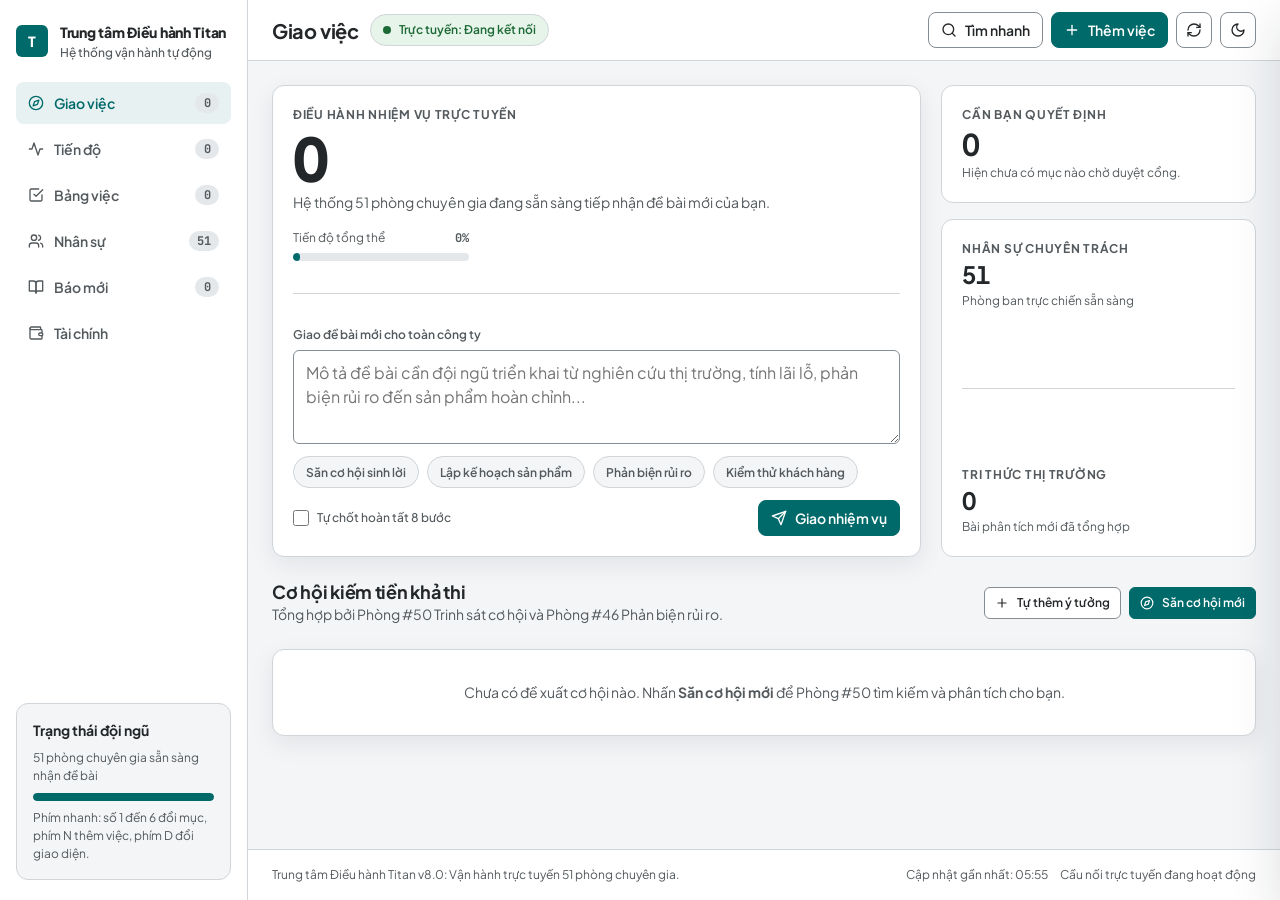
==== commit 1577dd59: "feat(v8.0): redesign all 6 XIAS UI tabs, per-project finance P&L ledger, live 24-feed scanner, and 5" ====
--- a/scripts/web_ui/index.html
+++ b/scripts/web_ui/index.html
@@ -5,7 +5,7 @@
   <meta name="viewport" content="width=device-width, initial-scale=1.0, viewport-fit=cover" />
   <meta name="theme-color" content="#006a6b" id="meta-theme-color" /><!-- ds-allow-hardcode -->
   <meta name="apple-mobile-web-app-capable" content="yes" />
-  <meta name="description" content="Trung tâm Điều hành Titan: Giao việc tự động, săn cơ hội kiếm tiền, theo dõi tiến độ 8 bước và quản trị 51 phòng chuyên gia." />
+  <meta name="description" content="Trung tâm Điều hành Titan v8.0: Giao việc tự động, tiến độ toàn tập đoàn, bảng việc tinh gọn, kho kỹ năng GitHub và báo cáo tài chính theo từng dự án." />
   <title>Trung tâm Điều hành Titan</title>
   <link rel="icon" type="image/svg+xml" href="./icon.svg" />
   <link rel="apple-touch-icon" href="./icon.svg" />
@@ -57,10 +57,14 @@
     <symbol id="i-clock" viewBox="0 0 24 24" fill="none" stroke="currentColor" stroke-width="2" stroke-linecap="round" stroke-linejoin="round"><circle cx="12" cy="12" r="10"/><polyline points="12 6 12 12 16 14"/></symbol>
     <symbol id="i-shield-check" viewBox="0 0 24 24" fill="none" stroke="currentColor" stroke-width="2" stroke-linecap="round" stroke-linejoin="round"><path d="M20 13c0 5-3.5 7.5-7.66 8.95a1 1 0 0 1-.67-.01C7.5 20.5 4 18 4 13V6a1 1 0 0 1 1-1c2 0 4.5-1.2 6.24-2.72a1.17 1.17 0 0 1 1.52 0C14.51 3.81 17 5 19 5a1 1 0 0 1 1 1z"/><path d="m9 12 2 2 4-4"/></symbol>
     <symbol id="i-cpu" viewBox="0 0 24 24" fill="none" stroke="currentColor" stroke-width="2" stroke-linecap="round" stroke-linejoin="round"><rect width="16" height="16" x="4" y="4" rx="2"/><rect width="6" height="6" x="9" y="9" rx="1"/><path d="M15 2v2"/><path d="M15 20v2"/><path d="M2 15h2"/><path d="M2 9h2"/><path d="M20 15h2"/><path d="M20 9h2"/><path d="M9 2v2"/><path d="M9 20v2"/></symbol>
+    <symbol id="i-filter" viewBox="0 0 24 24" fill="none" stroke="currentColor" stroke-width="2" stroke-linecap="round" stroke-linejoin="round"><polygon points="22 3 2 3 10 12.46 10 19 14 21 14 12.46 22 3"/></symbol>
+    <symbol id="i-printer" viewBox="0 0 24 24" fill="none" stroke="currentColor" stroke-width="2" stroke-linecap="round" stroke-linejoin="round"><path d="M6 18H4a2 2 0 0 1-2-2v-5a2 2 0 0 1 2-2h16a2 2 0 0 1 2 2v5a2 2 0 0 1-2 2h-2"/><path d="M6 9V3a1 1 0 0 1 1-1h10a1 1 0 0 1 1 1v6"/><rect x="6" y="14" width="12" height="8" rx="1"/></symbol>
+    <symbol id="i-alert-circle" viewBox="0 0 24 24" fill="none" stroke="currentColor" stroke-width="2" stroke-linecap="round" stroke-linejoin="round"><circle cx="12" cy="12" r="10"/><line x1="12" y1="8" x2="12" y2="12"/><line x1="12" y1="16" x2="12.01" y2="16"/></symbol>
+    <symbol id="i-bar-chart" viewBox="0 0 24 24" fill="none" stroke="currentColor" stroke-width="2" stroke-linecap="round" stroke-linejoin="round"><line x1="12" y1="20" x2="12" y2="10"/><line x1="18" y1="20" x2="18" y2="4"/><line x1="6" y1="20" x2="6" y2="16"/></symbol>
   </svg>
 
   <div class="app-shell">
-    <!-- DESKTOP LEFT SIDEBAR (visible at min-width: 63rem) -->
+    <!-- DESKTOP LEFT SIDEBAR -->
     <aside class="sidebar" aria-label="Điều hướng chính">
       <div class="brand-row">
         <span class="brand-mark" aria-hidden="true">T</span>
@@ -156,7 +160,7 @@
             <span>Thêm việc</span>
           </button>
 
-          <button type="button" class="btn btn-icon" id="btn-scan-news" aria-label="Cập nhật báo mới" title="Cập nhật báo mới">
+          <button type="button" class="btn btn-icon" id="btn-scan-news" aria-label="Quét báo mới ngay" title="Quét báo mới ngay">
             <svg class="ico" aria-hidden="true"><use href="#i-refresh-cw"/></svg>
           </button>
 
@@ -168,11 +172,23 @@
 
       <main class="page-body">
         <!-- ================================================================
-             TAB 1: GIAO VIỆC (ASYMMETRIC 8/4 HERO + DECISIONS + OPPORTUNITIES)
+             TAB 1: GIAO VIỆC (LIVE ACTIVITY STRIP + 8/4 HERO + DECISIONS + OPPS)
              ================================================================ -->
         <section class="view-panel active" id="view-command" aria-label="Trung tâm Giao việc">
+          <div class="live-banner is-active is-hidden" id="live-activity-banner" role="status" aria-live="polite">
+            <div class="live-banner-row">
+              <div class="live-banner-title">
+                <svg class="ico" aria-hidden="true"><use href="#i-activity"/></svg>
+                <span id="live-activity-text">Đang chạy tác vụ trực tuyến...</span>
+              </div>
+              <button type="button" class="btn btn-xs btn-primary" id="btn-live-activity-jump">
+                <span>Xem tiến độ trực tiếp</span>
+                <svg class="ico ico-xs" aria-hidden="true"><use href="#i-arrow-right"/></svg>
+              </button>
+            </div>
+          </div>
+
           <div class="hero-band">
-            <!-- Left 8 columns: Hero Lead Metric + Mission Composer -->
             <div class="card card-lift hero-lead">
               <div class="hero-metrics-top">
                 <div class="hero-figure-wrap">
@@ -228,7 +244,6 @@
               </form>
             </div>
 
-            <!-- Right 4 columns: Quiet Secondary Metrics -->
             <div class="hero-aside-stack">
               <div class="card">
                 <p class="eyebrow">Cần bạn quyết định</p>
@@ -246,13 +261,12 @@
                 <div>
                   <p class="eyebrow">Tri thức thị trường</p>
                   <p class="stat-value-md" id="stat-news-count">0</p>
-                  <p class="row-meta">Bài phân tích mới đã tổng hợp</p>
-                </div>
-              </div>
-            </div>
-          </div>
-
-          <!-- Needs Chairman Decision Queue (Gate 1 & Gate 2) -->
+                  <p class="row-meta" id="lbl-skills-total">Bài phân tích mới đã tổng hợp</p>
+                </div>
+              </div>
+            </div>
+          </div>
+
           <div class="section-block is-hidden" id="pending-approvals-section">
             <div class="sec-head">
               <h2 class="sec-title">Cần bạn quyết định</h2>
@@ -261,7 +275,6 @@
             <div class="hairline-list" id="pending-approvals-list"></div>
           </div>
 
-          <!-- Opportunities Section (Asymmetric Grid) -->
           <div class="section-block">
             <div class="sec-head">
               <div>
@@ -284,54 +297,98 @@
         </section>
 
         <!-- ================================================================
-             TAB 2: TIẾN ĐỘ NHIỆM VỤ & PHÒNG HỌP TRỰC TIẾP (4 CHẾ ĐỘ)
+             TAB 2: TIẾN ĐỘ TOÀN TẬP ĐOÀN (HỢP NHẤT MỌI HOẠT ĐỘNG)
              ================================================================ -->
-        <section class="view-panel" id="view-missions" aria-label="Tiến độ Nhiệm vụ">
+        <section class="view-panel" id="view-missions" aria-label="Tiến độ Toàn tập đoàn">
+          <div class="hero-band">
+            <div class="card card-lift hero-lead">
+              <div class="hero-metrics-top">
+                <div class="hero-figure-wrap">
+                  <p class="eyebrow">Tiến độ Toàn tập đoàn</p>
+                  <p class="hero-figure" id="prog-hero-active">0</p>
+                  <p class="hero-caption" id="prog-hero-note">Hoạt động đang chạy trên toàn hệ thống (dự án 8 bước, săn cơ hội, học tri thức và đầu việc lẻ).</p>
+                </div>
+                <div class="action-group">
+                  <button type="button" class="btn btn-xs" id="btn-prog-scan-news">
+                    <svg class="ico ico-xs" aria-hidden="true"><use href="#i-refresh-cw"/></svg>
+                    <span>Quét báo mới ngay</span>
+                  </button>
+                  <button type="button" class="btn btn-xs btn-primary" id="btn-new-mission-tab2">
+                    <svg class="ico ico-xs" aria-hidden="true"><use href="#i-plus"/></svg>
+                    <span>Giao nhiệm vụ mới</span>
+                  </button>
+                </div>
+              </div>
+            </div>
+
+            <div class="hero-aside-stack">
+              <div class="card hero-aside-card-grow">
+                <div class="sub-metrics-row">
+                  <div>
+                    <p class="eyebrow">Dự án 8 bước</p>
+                    <p class="stat-value-md" id="prog-cnt-missions">0</p>
+                  </div>
+                  <div>
+                    <p class="eyebrow">Săn cơ hội</p>
+                    <p class="stat-value-md" id="prog-cnt-opps">0</p>
+                  </div>
+                  <div>
+                    <p class="eyebrow">Đợt học mới</p>
+                    <p class="stat-value-md" id="prog-cnt-learning">0</p>
+                  </div>
+                </div>
+              </div>
+            </div>
+          </div>
+
           <div class="toolbar-row">
-            <div class="segmented" id="mission-filter-tabs" role="tablist" aria-label="Lọc trạng thái nhiệm vụ">
-              <button type="button" class="seg-btn active" role="tab" aria-selected="true" data-mfilter="">Tất cả</button>
-              <button type="button" class="seg-btn" role="tab" aria-selected="false" data-mfilter="RUNNING">Đang làm</button>
-              <button type="button" class="seg-btn" role="tab" aria-selected="false" data-mfilter="WAITING_CHAIRMAN">Chờ duyệt</button>
-              <button type="button" class="seg-btn" role="tab" aria-selected="false" data-mfilter="PAUSED">Tạm dừng</button>
-              <button type="button" class="seg-btn" role="tab" aria-selected="false" data-mfilter="COMPLETED">Đã xong</button>
-            </div>
-
-            <div class="action-group">
+            <div class="segmented" id="progress-cat-tabs" role="tablist" aria-label="Lọc loại hoạt động toàn tập đoàn">
+              <button type="button" class="seg-btn active" role="tab" aria-selected="true" data-pcat="all">Tất cả hoạt động</button>
+              <button type="button" class="seg-btn" role="tab" aria-selected="false" data-pcat="missions">Dự án 8 bước</button>
+              <button type="button" class="seg-btn" role="tab" aria-selected="false" data-pcat="opps">Săn cơ hội</button>
+              <button type="button" class="seg-btn" role="tab" aria-selected="false" data-pcat="learning">Học tri thức và Kỹ năng</button>
+              <button type="button" class="seg-btn" role="tab" aria-selected="false" data-pcat="tasks">Đầu việc giao AI</button>
+            </div>
+
+            <div class="action-group" id="mission-subfilter-actions">
               <button type="button" class="btn btn-xs btn-destructive" id="btn-clear-completed-missions">
                 <svg class="ico ico-xs" aria-hidden="true"><use href="#i-trash"/></svg>
                 <span>Dọn nhiệm vụ đã xong</span>
               </button>
-              <button type="button" class="btn btn-xs btn-primary" id="btn-new-mission-tab2">
-                <svg class="ico ico-xs" aria-hidden="true"><use href="#i-plus"/></svg>
-                <span>Giao nhiệm vụ mới</span>
-              </button>
-            </div>
-          </div>
-
-          <div class="mission-list" id="missions-container"></div>
+            </div>
+          </div>
+
+          <div class="chip-row is-hidden" id="mission-filter-tabs" role="tablist" aria-label="Lọc trạng thái dự án 8 bước">
+            <button type="button" class="chip-btn active" role="tab" aria-selected="true" data-mfilter="">Tất cả trạng thái</button>
+            <button type="button" class="chip-btn" role="tab" aria-selected="false" data-mfilter="RUNNING">Đang làm</button>
+            <button type="button" class="chip-btn" role="tab" aria-selected="false" data-mfilter="WAITING_CHAIRMAN">Chờ duyệt</button>
+            <button type="button" class="chip-btn" role="tab" aria-selected="false" data-mfilter="PAUSED">Tạm dừng</button>
+            <button type="button" class="chip-btn" role="tab" aria-selected="false" data-mfilter="COMPLETED">Đã xong</button>
+          </div>
+
+          <div class="mission-list" id="progress-content-container"></div>
         </section>
 
         <!-- ================================================================
-             TAB 3: BẢNG VIỆC CHI TIẾT (DANH SÁCH + BẢNG 5 CỘT + CUSTOM LISTBOX)
+             TAB 3: BẢNG VIỆC TINH GỌN (NHÓM ACCORDION + BẢNG 4 CỘT)
              ================================================================ -->
-        <section class="view-panel" id="view-tasks" aria-label="Bảng việc Chi tiết">
+        <section class="view-panel" id="view-tasks" aria-label="Bảng việc">
           <div class="toolbar-row">
             <div class="toolbar-group">
-              <div class="segmented" id="task-view-mode" role="tablist" aria-label="Chế độ xem bảng việc">
-                <button type="button" class="seg-btn active" role="tab" aria-selected="true" data-tview="list">
+              <div class="segmented" id="task-view-mode" role="tablist" aria-label="Chế độ hiển thị bảng việc">
+                <button type="button" class="seg-btn active" role="tab" aria-selected="true" data-tview="grouped">
                   <svg class="ico ico-xs" aria-hidden="true"><use href="#i-list"/></svg>
-                  <span>Danh sách</span>
+                  <span>Danh sách theo nhóm</span>
                 </button>
                 <button type="button" class="seg-btn" role="tab" aria-selected="false" data-tview="board">
                   <svg class="ico ico-xs" aria-hidden="true"><use href="#i-columns"/></svg>
-                  <span>Bảng 5 cột</span>
+                  <span>Bảng kéo thả 4 cột</span>
                 </button>
               </div>
 
-              <label class="sr-only" for="filter-task-q">Tìm tên công việc</label>
-              <input type="search" class="input search-input-compact" id="filter-task-q" placeholder="Tìm tên việc..." />
-
-              <!-- Custom Listbox: Dự án -->
+              <label class="sr-only" for="filter-task-q">Tìm nhanh công việc</label>
+              <input type="search" class="input search-input-compact" id="filter-task-q" placeholder="Tìm nhanh công việc..." />
+
               <div class="listbox-field listbox-inline" data-listbox="filter-task-project">
                 <input type="hidden" id="filter-task-project" value="" />
                 <button type="button" class="listbox-trigger" aria-haspopup="listbox" aria-expanded="false" aria-controls="lb-filter-task-project" aria-label="Lọc theo dự án">
@@ -340,21 +397,31 @@
                 </button>
                 <ul class="listbox-menu" id="lb-filter-task-project" role="listbox" tabindex="-1" hidden></ul>
               </div>
-
-              <!-- Custom Listbox: Trạng thái -->
-              <div class="listbox-field listbox-inline" data-listbox="filter-task-col">
-                <input type="hidden" id="filter-task-col" value="" />
-                <button type="button" class="listbox-trigger" aria-haspopup="listbox" aria-expanded="false" aria-controls="lb-filter-task-col" aria-label="Lọc theo trạng thái">
-                  <span class="listbox-value">Mọi trạng thái</span>
-                  <svg class="ico ico-xs listbox-chevron" aria-hidden="true"><use href="#i-chevron-down"/></svg>
-                </button>
-                <ul class="listbox-menu" id="lb-filter-task-col" role="listbox" tabindex="-1" hidden></ul>
-              </div>
-
-              <!-- Custom Listbox: Độ ưu tiên -->
-              <div class="listbox-field listbox-inline" data-listbox="filter-task-prio">
+            </div>
+
+            <div class="action-group">
+              <button type="button" class="btn btn-xs" id="btn-toggle-task-filters" aria-expanded="false" aria-controls="task-extra-filters">
+                <svg class="ico ico-xs" aria-hidden="true"><use href="#i-filter"/></svg>
+                <span>Bộ lọc</span>
+              </button>
+              <button type="button" class="btn btn-xs" id="btn-toggle-bulk-mode" aria-pressed="false">
+                <svg class="ico ico-xs" aria-hidden="true"><use href="#i-check-square"/></svg>
+                <span>Chọn nhiều</span>
+              </button>
+              <button type="button" class="btn btn-xs btn-primary" id="btn-add-task-tab3">
+                <svg class="ico ico-xs" aria-hidden="true"><use href="#i-plus"/></svg>
+                <span>Thêm việc mới</span>
+              </button>
+            </div>
+          </div>
+
+          <!-- Hidden by default secondary filter drawer -->
+          <div class="filter-drawer-bar is-hidden" id="task-extra-filters">
+            <div class="form-field">
+              <label id="lbl-filter-prio">Độ ưu tiên</label>
+              <div class="listbox-field" data-listbox="filter-task-prio">
                 <input type="hidden" id="filter-task-prio" value="" />
-                <button type="button" class="listbox-trigger" aria-haspopup="listbox" aria-expanded="false" aria-controls="lb-filter-task-prio" aria-label="Lọc theo độ ưu tiên">
+                <button type="button" class="listbox-trigger" aria-haspopup="listbox" aria-expanded="false" aria-controls="lb-filter-task-prio" aria-labelledby="lbl-filter-prio">
                   <span class="listbox-value">Mọi độ ưu tiên</span>
                   <svg class="ico ico-xs listbox-chevron" aria-hidden="true"><use href="#i-chevron-down"/></svg>
                 </button>
@@ -362,209 +429,251 @@
               </div>
             </div>
 
-            <div class="action-group">
-              <button type="button" class="btn btn-xs btn-destructive" id="btn-clear-done-tasks">
-                <svg class="ico ico-xs" aria-hidden="true"><use href="#i-trash"/></svg>
-                <span>Dọn việc đã xong</span>
-              </button>
-              <button type="button" class="btn btn-xs btn-primary" id="btn-add-task-tab3">
-                <svg class="ico ico-xs" aria-hidden="true"><use href="#i-plus"/></svg>
-                <span>Thêm việc lẻ</span>
-              </button>
-            </div>
-          </div>
-
-          <div id="tasks-list-wrapper" class="hairline-list"></div>
-          <div id="tasks-board-wrapper" class="kanban-wrap is-hidden"></div>
-        </section>
-
-        <!-- ================================================================
-             TAB 4: ĐỘI NGŨ NHÂN SỰ (51 PHÒNG BAN)
-             ================================================================ -->
-        <section class="view-panel" id="view-staff" aria-label="Đội ngũ Chuyên gia">
-          <div class="toolbar-row">
-            <label class="sr-only" for="staff-search">Tìm nhân sự chuyên gia</label>
-            <input type="search" class="input staff-search-input" id="staff-search" placeholder="Tìm theo tên, mã phòng (00 đến 50), chuyên môn..." />
-            <button type="button" class="btn btn-xs btn-primary" id="btn-open-hire">
-              <svg class="ico ico-xs" aria-hidden="true"><use href="#i-plus"/></svg>
-              <span>Tuyển thêm phòng chuyên gia</span>
-            </button>
-          </div>
-          <div class="chip-row" id="staff-div-pills" aria-label="Lọc theo khối chuyên môn"></div>
-          <div class="staff-grid" id="staff-grid"></div>
-        </section>
-
-        <!-- ================================================================
-             TAB 5: BÁO MỚI THỊ TRƯỜNG
-             ================================================================ -->
-        <section class="view-panel" id="view-news" aria-label="Báo mới Thị trường">
-          <form class="card toolbar-row" id="form-read-url">
-            <div class="toolbar-group url-input-grow">
-              <label class="sr-only" for="url-to-read">Liên kết bài báo cần phân tích</label>
-              <input type="url" class="input url-input-grow" id="url-to-read" placeholder="Dán liên kết bài báo bất kỳ để chuyên gia đọc và tóm tắt cơ hội..." required />
-              <div class="listbox-field listbox-inline" data-listbox="url-dept-select">
-                <input type="hidden" id="url-dept-select" value="01" />
-                <button type="button" class="listbox-trigger" aria-haspopup="listbox" aria-expanded="false" aria-controls="lb-url-dept-select" aria-label="Chọn phòng đọc bài báo">
-                  <span class="listbox-value">Phòng #01</span>
+            <div class="form-field">
+              <label id="lbl-filter-dept">Phòng chuyên trách</label>
+              <div class="listbox-field" data-listbox="filter-task-dept">
+                <input type="hidden" id="filter-task-dept" value="" />
+                <button type="button" class="listbox-trigger" aria-haspopup="listbox" aria-expanded="false" aria-controls="lb-filter-task-dept" aria-labelledby="lbl-filter-dept">
+                  <span class="listbox-value">Mọi phòng ban</span>
                   <svg class="ico ico-xs listbox-chevron" aria-hidden="true"><use href="#i-chevron-down"/></svg>
                 </button>
-                <ul class="listbox-menu" id="lb-url-dept-select" role="listbox" tabindex="-1" hidden></ul>
-              </div>
-            </div>
-            <button type="submit" class="btn btn-primary" id="btn-submit-read-url">
+                <ul class="listbox-menu" id="lb-filter-task-dept" role="listbox" tabindex="-1" hidden></ul>
+              </div>
+            </div>
+          </div>
+
+          <div id="tasks-grouped-wrapper" class="division-stack"></div>
+          <div id="tasks-board-wrapper" class="kanban-4 is-hidden"></div>
+        </section>
+
+        <!-- ================================================================
+             TAB 4: NHÂN SỰ (1 THANH LỌC GỌN + 10 KHỐI THU GỌN + KỸ NĂNG)
+             ================================================================ -->
+        <section class="view-panel" id="view-staff" aria-label="Đội ngũ Nhân sự">
+          <div class="toolbar-row">
+            <div class="toolbar-group url-input-grow">
+              <label class="sr-only" for="staff-search">Tìm nhân sự theo tên, mã phòng hoặc kỹ năng</label>
+              <input type="search" class="input staff-search-input" id="staff-search" placeholder="Tìm theo tên, mã phòng (00 đến 50), kỹ năng..." />
+
+              <div class="listbox-field listbox-inline" data-listbox="filter-staff-div">
+                <input type="hidden" id="filter-staff-div" value="" />
+                <button type="button" class="listbox-trigger" aria-haspopup="listbox" aria-expanded="false" aria-controls="lb-filter-staff-div" aria-label="Lọc theo khối chuyên môn">
+                  <span class="listbox-value">Tất cả 10 khối chuyên môn</span>
+                  <svg class="ico ico-xs listbox-chevron" aria-hidden="true"><use href="#i-chevron-down"/></svg>
+                </button>
+                <ul class="listbox-menu" id="lb-filter-staff-div" role="listbox" tabindex="-1" hidden></ul>
+              </div>
+            </div>
+
+            <div class="action-group">
+              <button type="button" class="btn btn-xs" id="btn-toggle-all-divs">Mở tất cả</button>
+              <button type="button" class="btn btn-xs btn-primary" id="btn-open-hire">
+                <svg class="ico ico-xs" aria-hidden="true"><use href="#i-plus"/></svg>
+                <span>Tuyển chuyên gia</span>
+              </button>
+            </div>
+          </div>
+
+          <div class="segmented" id="staff-status-filter" role="tablist" aria-label="Lọc theo trạng thái nhân sự">
+            <button type="button" class="seg-btn active" role="tab" aria-selected="true" data-sstatus="">Tất cả (51)</button>
+            <button type="button" class="seg-btn" role="tab" aria-selected="false" data-sstatus="WORKING">Đang làm việc (0)</button>
+            <button type="button" class="seg-btn" role="tab" aria-selected="false" data-sstatus="STUDYING">Đang học (0)</button>
+            <button type="button" class="seg-btn" role="tab" aria-selected="false" data-sstatus="IDLE">Sẵn sàng (51)</button>
+            <button type="button" class="seg-btn" role="tab" aria-selected="false" data-sstatus="BLOCKED">Đang bị chặn (0)</button>
+          </div>
+
+          <div class="division-stack" id="staff-divisions-container"></div>
+        </section>
+
+        <!-- ================================================================
+             TAB 5: BÁO MỚI VÀ KHO KỸ NĂNG GITHUB CHO NHÂN SỰ
+             ================================================================ -->
+        <section class="view-panel" id="view-news" aria-label="Báo mới và Kỹ năng">
+          <!-- Always-visible Live Learning Status Banner -->
+          <div class="live-banner" id="learning-live-banner" role="status" aria-live="polite">
+            <div class="live-banner-row">
+              <div class="live-banner-title">
+                <svg class="ico" id="learning-banner-ico" aria-hidden="true"><use href="#i-book-open"/></svg>
+                <span id="learning-banner-title">Kho tri thức thị trường sẵn sàng cập nhật 24 nguồn tin thật</span>
+              </div>
+              <div class="action-group">
+                <button type="button" class="btn btn-xs" id="btn-goto-learning-history">Xem lịch sử quét</button>
+                <button type="button" class="btn btn-xs btn-primary" id="btn-poll-feeds-tab5">
+                  <svg class="ico ico-xs" aria-hidden="true"><use href="#i-refresh-cw"/></svg>
+                  <span>Quét 24 nguồn báo mới ngay</span>
+                </button>
+              </div>
+            </div>
+            <p class="row-meta" id="learning-banner-detail">Bấm nút quét để toàn bộ các phòng chuyên gia tự đọc báo mới nhất và báo cáo kết quả trực tiếp.</p>
+            <div class="progress-track is-hidden" id="learning-banner-track" role="progressbar" aria-valuemin="0" aria-valuemax="100" aria-valuenow="0">
+              <div class="progress-fill" id="learning-banner-fill"></div>
+            </div>
+          </div>
+
+          <!-- 2 Sub-Views: Báo mới thị trường | Kho Kỹ năng GitHub cho Nhân sự -->
+          <div class="segmented" id="news-subview-tabs" role="tablist" aria-label="Chọn mục tri thức">
+            <button type="button" class="seg-btn active" role="tab" aria-selected="true" data-nsub="articles">
               <svg class="ico ico-xs" aria-hidden="true"><use href="#i-book-open"/></svg>
-              <span>Đọc liên kết này</span>
+              <span>Báo mới thị trường</span>
             </button>
-          </form>
-
-          <div class="toolbar-row">
-            <div class="toolbar-group">
-              <div class="segmented" id="news-star-filter" role="tablist" aria-label="Lọc bài báo đã đánh dấu">
-                <button type="button" class="seg-btn active" role="tab" aria-selected="true" data-nfilter="all">Tất cả bài báo</button>
-                <button type="button" class="seg-btn" role="tab" aria-selected="false" data-nfilter="starred">
-                  <svg class="ico ico-xs" aria-hidden="true"><use href="#i-star-fill"/></svg>
-                  <span>Đã đánh dấu sao</span>
+            <button type="button" class="seg-btn" role="tab" aria-selected="false" data-nsub="skills">
+              <svg class="ico ico-xs" aria-hidden="true"><use href="#i-layers"/></svg>
+              <span id="lbl-subtab-skills">Kho Kỹ năng GitHub cho Nhân sự</span>
+            </button>
+          </div>
+
+          <!-- Sub-view 1: Báo mới thị trường -->
+          <div class="stack-md" id="news-panel-articles">
+            <form class="card toolbar-row" id="form-read-url">
+              <div class="toolbar-group url-input-grow">
+                <label class="sr-only" for="url-to-read">Liên kết bài báo cần phân tích</label>
+                <input type="url" class="input url-input-grow" id="url-to-read" placeholder="Dán liên kết bài báo bất kỳ để chuyên gia đọc và tóm tắt cơ hội..." required />
+                <div class="listbox-field listbox-inline" data-listbox="url-dept-select">
+                  <input type="hidden" id="url-dept-select" value="01" />
+                  <button type="button" class="listbox-trigger" aria-haspopup="listbox" aria-expanded="false" aria-controls="lb-url-dept-select" aria-label="Chọn phòng đọc bài báo">
+                    <span class="listbox-value">Phòng #01</span>
+                    <svg class="ico ico-xs listbox-chevron" aria-hidden="true"><use href="#i-chevron-down"/></svg>
+                  </button>
+                  <ul class="listbox-menu" id="lb-url-dept-select" role="listbox" tabindex="-1" hidden></ul>
+                </div>
+              </div>
+              <button type="submit" class="btn btn-primary" id="btn-submit-read-url">
+                <svg class="ico ico-xs" aria-hidden="true"><use href="#i-book-open"/></svg>
+                <span>Đọc liên kết này</span>
+              </button>
+            </form>
+
+            <div class="toolbar-row">
+              <div class="toolbar-group">
+                <div class="segmented" id="news-star-filter" role="tablist" aria-label="Lọc bài báo đã đánh dấu">
+                  <button type="button" class="seg-btn active" role="tab" aria-selected="true" data-nfilter="all">Tất cả bài báo</button>
+                  <button type="button" class="seg-btn" role="tab" aria-selected="false" data-nfilter="starred">
+                    <svg class="ico ico-xs" aria-hidden="true"><use href="#i-star-fill"/></svg>
+                    <span>Đã đánh dấu sao</span>
+                  </button>
+                </div>
+
+                <div class="listbox-field listbox-inline" data-listbox="filter-news-div">
+                  <input type="hidden" id="filter-news-div" value="" />
+                  <button type="button" class="listbox-trigger" aria-haspopup="listbox" aria-expanded="false" aria-controls="lb-filter-news-div" aria-label="Lọc báo theo khối chuyên môn">
+                    <span class="listbox-value">Tất cả khối</span>
+                    <svg class="ico ico-xs listbox-chevron" aria-hidden="true"><use href="#i-chevron-down"/></svg>
+                  </button>
+                  <ul class="listbox-menu" id="lb-filter-news-div" role="listbox" tabindex="-1" hidden></ul>
+                </div>
+
+                <label class="sr-only" for="news-search-input">Tìm từ khóa bài báo</label>
+                <input type="search" class="input search-input-compact" id="news-search-input" placeholder="Tìm từ khóa bài báo..." />
+              </div>
+            </div>
+
+            <div class="hairline-list" id="news-list-box"></div>
+          </div>
+
+          <!-- Sub-view 2: Kho Kỹ năng GitHub cho Nhân sự -->
+          <div class="stack-md is-hidden" id="news-panel-skills">
+            <div class="hero-band">
+              <div class="card card-lift hero-lead">
+                <div class="hero-figure-wrap">
+                  <p class="eyebrow">Kỹ năng chuyên môn đã nạp cho 51 phòng ban</p>
+                  <p class="hero-figure" id="skills-hero-count">0</p>
+                  <p class="hero-caption">Chắt lọc từ các kho kỹ năng mã nguồn mở uy tín, chia đúng chuyên môn cho từng khối.</p>
+                </div>
+                <div class="chip-row" id="skills-repo-chips"></div>
+              </div>
+
+              <div class="card">
+                <h2 class="sec-title">Tải thêm kỹ năng GitHub mới</h2>
+                <p class="row-meta">Nhập từ khóa chuyên môn hoặc dán liên kết kho GitHub để tìm và nạp trực tiếp vào sổ tay phòng ban.</p>
+                <form class="form-stack" id="form-acquire-skill">
+                  <div class="form-field">
+                    <label for="inp-skill-query">Từ khóa kỹ năng hoặc liên kết kho GitHub</label>
+                    <input type="text" class="input" id="inp-skill-query" placeholder="Ví dụ: pricing, kiểm thử bảo mật, hoặc https://github.com/..." required />
+                  </div>
+                  <div class="form-field">
+                    <label id="lbl-skill-dept">Phòng ban áp dụng</label>
+                    <div class="listbox-field" data-listbox="inp-skill-dept">
+                      <input type="hidden" id="inp-skill-dept" value="" />
+                      <button type="button" class="listbox-trigger" aria-haspopup="listbox" aria-expanded="false" aria-controls="lb-inp-skill-dept" aria-labelledby="lbl-skill-dept">
+                        <span class="listbox-value">Tự động chọn phòng phù hợp</span>
+                        <svg class="ico ico-xs listbox-chevron" aria-hidden="true"><use href="#i-chevron-down"/></svg>
+                      </button>
+                      <ul class="listbox-menu" id="lb-inp-skill-dept" role="listbox" tabindex="-1" hidden></ul>
+                    </div>
+                  </div>
+                  <button type="submit" class="btn btn-primary btn-block" id="btn-acquire-skill">
+                    <svg class="ico ico-xs" aria-hidden="true"><use href="#i-download"/></svg>
+                    <span>Tải và dạy nhân sự</span>
+                  </button>
+                </form>
+                <p class="row-meta is-hidden" id="skill-acquire-result" role="status"></p>
+              </div>
+            </div>
+
+            <div class="toolbar-row">
+              <div class="toolbar-group url-input-grow">
+                <label class="sr-only" for="skill-search-input">Tìm kỹ năng trong kho</label>
+                <input type="search" class="input search-input-compact" id="skill-search-input" placeholder="Tìm tên kỹ năng, kho nguồn..." />
+
+                <div class="listbox-field listbox-inline" data-listbox="filter-skill-div">
+                  <input type="hidden" id="filter-skill-div" value="" />
+                  <button type="button" class="listbox-trigger" aria-haspopup="listbox" aria-expanded="false" aria-controls="lb-filter-skill-div" aria-label="Lọc kỹ năng theo khối">
+                    <span class="listbox-value">Tất cả 10 khối</span>
+                    <svg class="ico ico-xs listbox-chevron" aria-hidden="true"><use href="#i-chevron-down"/></svg>
+                  </button>
+                  <ul class="listbox-menu" id="lb-filter-skill-div" role="listbox" tabindex="-1" hidden></ul>
+                </div>
+
+                <div class="listbox-field listbox-inline" data-listbox="filter-skill-dept">
+                  <input type="hidden" id="filter-skill-dept" value="" />
+                  <button type="button" class="listbox-trigger" aria-haspopup="listbox" aria-expanded="false" aria-controls="lb-filter-skill-dept" aria-label="Lọc kỹ năng theo phòng ban">
+                    <span class="listbox-value">Tất cả phòng ban</span>
+                    <svg class="ico ico-xs listbox-chevron" aria-hidden="true"><use href="#i-chevron-down"/></svg>
+                  </button>
+                  <ul class="listbox-menu" id="lb-filter-skill-dept" role="listbox" tabindex="-1" hidden></ul>
+                </div>
+              </div>
+            </div>
+
+            <div class="skill-grid" id="skills-grid-box"></div>
+          </div>
+        </section>
+
+        <!-- ================================================================
+             TAB 6: TÀI CHÍNH VÀ DỰ ÁN (ZERO SLIDERS, BÁO CÁO THỰC TẾ & SỔ THU CHI)
+             ================================================================ -->
+        <section class="view-panel" id="view-finance" aria-label="Tài chính và Dự án">
+          <div class="proj-switcher">
+            <div class="chip-row" id="finance-project-bar" role="tablist" aria-label="Chọn phạm vi báo cáo tài chính và dự án"></div>
+            <button type="button" class="btn btn-xs btn-primary" id="btn-new-proj">
+              <svg class="ico ico-xs" aria-hidden="true"><use href="#i-plus"/></svg>
+              <span>Tạo dự án mới</span>
+            </button>
+          </div>
+
+          <!-- Dynamic Corporate Overview OR 4-Subtab Project Management Workspace -->
+          <div class="stack-md" id="finance-workspace-body"></div>
+
+          <!-- Compact Utility Section at Bottom of Tab 6 -->
+          <div class="card">
+            <div class="sec-head">
+              <div>
+                <h2 class="sec-title">Đồng bộ đám mây và Sao lưu</h2>
+                <p class="row-meta">Quản lý sao lưu dữ liệu an toàn và đồng bộ đa thiết bị.</p>
+              </div>
+              <div class="action-group">
+                <button type="button" class="btn btn-xs" id="btn-cloud-vault">
+                  <svg class="ico ico-xs" aria-hidden="true"><use href="#i-cloud"/></svg>
+                  <span>Cài đặt kết nối đám mây mã hóa</span>
                 </button>
-              </div>
-              <label class="sr-only" for="news-search-input">Tìm từ khóa bài báo</label>
-              <input type="search" class="input search-input-compact" id="news-search-input" placeholder="Tìm từ khóa bài báo..." />
-            </div>
-            <button type="button" class="btn btn-xs" id="btn-poll-feeds-tab5">
-              <svg class="ico ico-xs" aria-hidden="true"><use href="#i-refresh-cw"/></svg>
-              <span>Cập nhật báo mới ngay</span>
-            </button>
-          </div>
-
-          <div class="hairline-list" id="news-list-box"></div>
-        </section>
-
-        <!-- ================================================================
-             TAB 6: TÀI CHÍNH VÀ GIÁ BÁN, DỰ ÁN & ĐỒNG BỘ ĐÁM MÂY
-             ================================================================ -->
-        <section class="view-panel" id="view-finance" aria-label="Tài chính và Giá bán">
-          <div class="split-2 split-finance">
-            <div class="card">
-              <div class="sec-head">
-                <h2 class="sec-title">Bộ tính Lãi lỗ và Hòa vốn</h2>
-                <span class="badge badge-done" id="cfo-status-pill">An toàn</span>
-              </div>
-
-              <div class="slider-group">
-                <div class="slider-head">
-                  <label for="rng-price">Giá thu khách mỗi tháng</label>
-                  <strong class="mono" id="lbl-cfo-price">399.000 đ</strong>
-                </div>
-                <input type="range" id="rng-price" min="99000" max="2000000" step="20000" value="399000" />
-              </div>
-
-              <div class="slider-group">
-                <div class="slider-head">
-                  <label for="rng-quota">Hạn mức sử dụng tối đa mỗi tháng</label>
-                  <strong class="mono" id="lbl-cfo-quota">100 lượt</strong>
-                </div>
-                <input type="range" id="rng-quota" min="10" max="500" step="10" value="100" />
-              </div>
-
-              <div class="slider-group">
-                <div class="slider-head">
-                  <label for="rng-unit">Chi phí gốc cho 1 lượt chạy</label>
-                  <strong class="mono" id="lbl-cfo-unit">900 đ</strong>
-                </div>
-                <input type="range" id="rng-unit" min="100" max="5000" step="100" value="900" />
-              </div>
-
-              <div class="slider-group">
-                <div class="slider-head">
-                  <label for="rng-fixed">Chi phí cố định hàng tháng</label>
-                  <strong class="mono" id="lbl-cfo-fixed">1.500.000 đ</strong>
-                </div>
-                <input type="range" id="rng-fixed" min="0" max="20000000" step="500000" value="1500000" />
-              </div>
-
-              <div class="ratio-bar" role="img" aria-label="Tỷ trọng giá vốn, thuế và lãi ròng">
-                <div class="ratio-seg-cogs" id="bar-cogs"></div>
-                <div class="ratio-seg-tax" id="bar-tax"></div>
-                <div class="ratio-seg-profit" id="bar-profit"></div>
-              </div>
-
-              <div class="ratio-legend">
-                <span class="legend-item"><span class="legend-swatch ratio-seg-cogs"></span>Giá vốn và cổng thu</span>
-                <span class="legend-item"><span class="legend-swatch ratio-seg-tax"></span>Dự phòng thuế (7%)</span>
-                <span class="legend-item text-ok"><span class="legend-swatch ratio-seg-profit"></span><strong>Lãi ròng bỏ túi</strong></span>
-              </div>
-            </div>
-
-            <div class="card stack-md">
-              <div>
-                <div class="sec-head">
-                  <h2 class="sec-title">Dự phóng tiền mặt thực tế</h2>
-                  <span class="mono row-meta" id="lbl-breakeven">Hòa vốn: 5 khách</span>
-                </div>
-                <div class="hairline-list" id="cfo-tiers-box"></div>
-              </div>
-
-              <div class="rule"></div>
-
-              <div>
-                <div class="sec-head">
-                  <h2 class="sec-title">Kết nối Đám mây và Dữ liệu</h2>
-                </div>
-                <div class="action-group">
-                  <button type="button" class="btn btn-xs" id="btn-cloud-vault">
-                    <svg class="ico ico-xs" aria-hidden="true"><use href="#i-cloud"/></svg>
-                    <span>Cài đặt kết nối đám mây mã hóa</span>
-                  </button>
-                  <button type="button" class="btn btn-xs" id="btn-export-json">
-                    <svg class="ico ico-xs" aria-hidden="true"><use href="#i-download"/></svg>
-                    <span>Tải tệp sao lưu dữ liệu</span>
-                  </button>
-                  <button type="button" class="btn btn-xs btn-destructive" id="btn-clear-events">
-                    <svg class="ico ico-xs" aria-hidden="true"><use href="#i-trash"/></svg>
-                    <span>Dọn sạch nhật ký cũ</span>
-                  </button>
-                </div>
-              </div>
-            </div>
-          </div>
-
-          <!-- Projects CRUD & Document Markdown Editor -->
-          <div class="card stack-md">
-            <div class="sec-head">
-              <h2 class="sec-title">Quản lý Dự án và Tài liệu nội bộ</h2>
-              <div class="action-group">
-                <button type="button" class="btn btn-xs" id="btn-new-doc">
-                  <svg class="ico ico-xs" aria-hidden="true"><use href="#i-file-text"/></svg>
-                  <span>Tạo tài liệu mới</span>
+                <button type="button" class="btn btn-xs" id="btn-export-json">
+                  <svg class="ico ico-xs" aria-hidden="true"><use href="#i-download"/></svg>
+                  <span>Tải tệp sao lưu dữ liệu</span>
                 </button>
-                <button type="button" class="btn btn-xs btn-primary" id="btn-new-proj">
-                  <svg class="ico ico-xs" aria-hidden="true"><use href="#i-folder"/></svg>
-                  <span>Tạo dự án mới</span>
+                <button type="button" class="btn btn-xs btn-destructive" id="btn-clear-events">
+                  <svg class="ico ico-xs" aria-hidden="true"><use href="#i-trash"/></svg>
+                  <span>Dọn sạch nhật ký cũ</span>
                 </button>
-              </div>
-            </div>
-
-            <div class="split-2">
-              <div class="stack-sm">
-                <div class="hairline-list" id="projects-crud-list"></div>
-                <div class="hairline-list" id="project-docs-list"></div>
-              </div>
-
-              <div class="stack-sm">
-                <div class="sec-head">
-                  <span class="doc-name-label" id="doc-current-name">Chưa chọn tài liệu</span>
-                  <div class="action-group" id="doc-editor-actions" hidden>
-                    <button type="button" class="btn btn-xs" id="btn-toggle-doc-edit">Sửa nội dung</button>
-                    <button type="button" class="btn btn-xs btn-primary is-hidden" id="btn-save-doc">Lưu tài liệu</button>
-                    <button type="button" class="btn btn-xs btn-destructive" id="btn-delete-doc">
-                      <svg class="ico ico-xs" aria-hidden="true"><use href="#i-trash"/></svg>
-                      <span>Xóa tệp</span>
-                    </button>
-                  </div>
-                </div>
-                <div id="doc-pretty-view" class="doc-viewer rendered-md">
-                  Chọn một dự án bên trái để xem hoặc chỉnh sửa hồ sơ.
-                </div>
-                <textarea id="doc-raw-editor" class="textarea mono doc-editor is-hidden" aria-label="Trình soạn thảo tài liệu"></textarea>
               </div>
             </div>
           </div>
@@ -572,7 +681,7 @@
       </main>
 
       <footer class="app-footer">
-        <span>Trung tâm Điều hành Titan v7.0: Vận hành trực tuyến 51 phòng chuyên gia.</span>
+        <span>Trung tâm Điều hành Titan v8.0: Vận hành trực tuyến 51 phòng chuyên gia.</span>
         <div class="footer-meta">
           <span id="footer-last-sync">Cập nhật gần nhất: Đang nạp dữ liệu</span>
           <span id="footer-conn-summary">Kênh trực tuyến bảo mật</span>
@@ -581,7 +690,7 @@
     </div>
   </div>
 
-  <!-- MOBILE 6-TAB BOTTOM NAVIGATION (Base mobile layout) -->
+  <!-- MOBILE 6-TAB BOTTOM NAVIGATION -->
   <nav class="mobile-nav" id="mobile-nav" aria-label="Điều hướng di động">
     <button type="button" class="mob-btn" data-tab="command" aria-current="page">
       <svg class="ico" aria-hidden="true"><use href="#i-compass"/></svg>
@@ -609,7 +718,7 @@
     </button>
   </nav>
 
-  <!-- RIGHT INSPECTOR DRAWER -->
+  <!-- RIGHT INSPECTOR DRAWER (Staff / Task / Artifact Report) -->
   <div class="backdrop" id="drawer-backdrop"></div>
   <aside class="drawer" id="inspector-drawer" role="dialog" aria-modal="true" aria-labelledby="drawer-heading">
     <div class="drawer-top">
@@ -625,7 +734,7 @@
   <!-- SHARED MODAL BACKDROP -->
   <div class="backdrop" id="modal-backdrop"></div>
 
-  <!-- MODAL 1: ADD / EDIT TASK (Zero native select) -->
+  <!-- MODAL 1: ADD / EDIT TASK -->
   <div class="modal" id="modal-task" role="dialog" aria-modal="true" aria-labelledby="task-modal-title">
     <div class="modal-head">
       <h2 class="sec-title" id="task-modal-title">Thêm công việc mới</h2>
@@ -657,7 +766,7 @@
           <div class="listbox-field" data-listbox="inp-task-col">
             <input type="hidden" id="inp-task-col" value="BACKLOG" />
             <button type="button" class="listbox-trigger" aria-haspopup="listbox" aria-expanded="false" aria-controls="lb-inp-task-col" aria-labelledby="lbl-task-col">
-              <span class="listbox-value">Hàng đợi</span>
+              <span class="listbox-value">Chờ triển khai</span>
               <svg class="ico ico-xs listbox-chevron" aria-hidden="true"><use href="#i-chevron-down"/></svg>
             </button>
             <ul class="listbox-menu" id="lb-inp-task-col" role="listbox" tabindex="-1" hidden></ul>
@@ -843,7 +952,7 @@
           <div class="listbox-field" data-listbox="inp-proj-status">
             <input type="hidden" id="inp-proj-status" value="ACTIVE" />
             <button type="button" class="listbox-trigger" aria-haspopup="listbox" aria-expanded="false" aria-controls="lb-inp-proj-status" aria-labelledby="lbl-proj-status">
-              <span class="listbox-value">Đang chạy</span>
+              <span class="listbox-value">Đang triển khai</span>
               <svg class="ico ico-xs listbox-chevron" aria-hidden="true"><use href="#i-chevron-down"/></svg>
             </button>
             <ul class="listbox-menu" id="lb-inp-proj-status" role="listbox" tabindex="-1" hidden></ul>
@@ -858,7 +967,7 @@
     </form>
   </div>
 
-  <!-- MODAL 7: HIRE NEW SPECIALIST (#51+) -->
+  <!-- MODAL 7: HIRE NEW SPECIALIST -->
   <div class="modal" id="modal-hire" role="dialog" aria-modal="true" aria-labelledby="hire-modal-title">
     <div class="modal-head">
       <h2 class="sec-title" id="hire-modal-title">Tuyển thêm Phòng Chuyên gia</h2>
@@ -905,7 +1014,7 @@
       </button>
     </div>
     <label class="sr-only" for="cmd-input">Nhập từ khóa tìm nhanh</label>
-    <input type="text" class="input" id="cmd-input" placeholder="Gõ tên nhiệm vụ, công việc, cơ hội, dự án, nhân sự, bài báo..." autocomplete="off" />
+    <input type="text" class="input" id="cmd-input" placeholder="Gõ tên nhiệm vụ, công việc, cơ hội, dự án, nhân sự, kỹ năng, bài báo..." autocomplete="off" />
     <div id="cmd-results" class="hairline-list cmd-results"></div>
   </div>
 
@@ -938,7 +1047,72 @@
     </form>
   </div>
 
-  <!-- FLOATING MULTI-SELECT BULK BAR -->
+  <!-- MODAL 10: ADD / EDIT PROJECT LEDGER ENTRY (SỔ THU CHI DỰ ÁN) -->
+  <div class="modal" id="modal-ledger" role="dialog" aria-modal="true" aria-labelledby="ledger-modal-title">
+    <div class="modal-head">
+      <h2 class="sec-title" id="ledger-modal-title">Ghi nhận Thu hoặc Chi</h2>
+      <button type="button" class="btn btn-xs" data-close-modal aria-label="Đóng">
+        <svg class="ico ico-xs" aria-hidden="true"><use href="#i-x"/></svg>
+        <span>Đóng</span>
+      </button>
+    </div>
+    <form class="form-stack" id="form-ledger">
+      <input type="hidden" id="edit-ledger-id" />
+      <input type="hidden" id="edit-ledger-pid" />
+      <div class="form-grid-2">
+        <div class="form-field">
+          <label id="lbl-ledger-type">Loại bút toán</label>
+          <div class="listbox-field" data-listbox="inp-ledger-type">
+            <input type="hidden" id="inp-ledger-type" value="REVENUE" />
+            <button type="button" class="listbox-trigger" aria-haspopup="listbox" aria-expanded="false" aria-controls="lb-inp-ledger-type" aria-labelledby="lbl-ledger-type">
+              <span class="listbox-value">Doanh thu</span>
+              <svg class="ico ico-xs listbox-chevron" aria-hidden="true"><use href="#i-chevron-down"/></svg>
+            </button>
+            <ul class="listbox-menu" id="lb-inp-ledger-type" role="listbox" tabindex="-1" hidden></ul>
+          </div>
+        </div>
+        <div class="form-field">
+          <label id="lbl-ledger-est">Tính chất khoản tiền</label>
+          <div class="listbox-field" data-listbox="inp-ledger-est">
+            <input type="hidden" id="inp-ledger-est" value="0" />
+            <button type="button" class="listbox-trigger" aria-haspopup="listbox" aria-expanded="false" aria-controls="lb-inp-ledger-est" aria-labelledby="lbl-ledger-est">
+              <span class="listbox-value">Thực tế phát sinh</span>
+              <svg class="ico ico-xs listbox-chevron" aria-hidden="true"><use href="#i-chevron-down"/></svg>
+            </button>
+            <ul class="listbox-menu" id="lb-inp-ledger-est" role="listbox" tabindex="-1" hidden></ul>
+          </div>
+        </div>
+      </div>
+      <div class="form-field">
+        <label for="inp-ledger-title">Nội dung khoản thu hoặc chi</label>
+        <input type="text" class="input" id="inp-ledger-title" placeholder="Ví dụ: Thu gói cước tháng đầu hoặc Chi tên miền năm 1" required />
+      </div>
+      <div class="form-grid-2">
+        <div class="form-field">
+          <label for="inp-ledger-amount">Số tiền (VNĐ)</label>
+          <input type="number" class="input mono" id="inp-ledger-amount" min="0" step="1000" placeholder="500000" required />
+        </div>
+        <div class="form-field">
+          <label for="inp-ledger-date">Ngày ghi nhận</label>
+          <input type="date" class="input mono" id="inp-ledger-date" required />
+        </div>
+      </div>
+      <div class="form-field">
+        <label for="inp-ledger-category">Hạng mục</label>
+        <input type="text" class="input" id="inp-ledger-category" placeholder="Ví dụ: Gói thuê bao, Hạ tầng máy chủ, Quảng cáo, Thuế" value="Vận hành" required />
+      </div>
+      <div class="form-field">
+        <label for="inp-ledger-note">Ghi chú bổ sung</label>
+        <textarea class="textarea" id="inp-ledger-note" placeholder="Chứng từ hoặc mô tả thêm nếu cần..."></textarea>
+      </div>
+      <div class="form-grid-2">
+        <button type="button" class="btn" data-close-modal>Hủy bỏ</button>
+        <button type="submit" class="btn btn-primary">Lưu bút toán</button>
+      </div>
+    </form>
+  </div>
+
+  <!-- FLOATING MULTI-SELECT BULK BAR (only visible when Chọn nhiều mode is active) -->
   <div class="bulk-bar" id="bulk-bar" role="region" aria-label="Thao tác hàng loạt">
     <span class="doc-name-label" id="bulk-count-lbl">Đã chọn 0 việc</span>
     <button type="button" class="btn btn-xs btn-primary" id="btn-bulk-done">
--- a/scripts/web_ui/theme.css
+++ b/scripts/web_ui/theme.css
@@ -159,7 +159,10 @@
   --size-doc-max: 26rem;
   --size-menu-max: 16rem;
   --size-cmd-max: 20rem;
-  --size-kanban-col: 15.5rem;
+  --size-kanban-col: 16rem;
+  --size-table-min: 42rem;
+  --size-filter-min: 10.5rem;
+  --size-bar-track: 0.5rem;
   --measure-prose: 65ch;
 
   /* Depth & Focus */
--- a/scripts/web_ui/styles.css
+++ b/scripts/web_ui/styles.css
@@ -1,4 +1,4 @@
-/* Titan Command Center v7.0: XIAS v3.1.1 Mobile-First Atlas Console Stylesheet */
+/* Titan Command Center v8.0: XIAS v3.1.1 Mobile-First Atlas Console Stylesheet */
 
 *,
 *::before,
@@ -51,6 +51,12 @@
   font-family: var(--font-sans);
   font-size: inherit;
   color: inherit;
+}
+
+ul,
+ol {
+  padding: 0;
+  margin: 0;
 }
 
 .svg-sprite {
@@ -117,7 +123,6 @@
   padding-block-end: calc(var(--size-mobile-nav) + var(--space-4));
 }
 
-/* Top Bar */
 .topbar {
   position: sticky;
   inset-block-start: 0;
@@ -176,7 +181,6 @@
   flex-wrap: wrap;
 }
 
-/* Connection Status Pill */
 .status-chip {
   display: inline-flex;
   align-items: center;
@@ -194,7 +198,6 @@
 
 .status-chip[data-state="online"] {
   background: var(--color-feedback-success-bg);
-  border-color: var(--color-border-default);
   color: var(--color-feedback-success-icon);
 }
 
@@ -216,7 +219,6 @@
   flex: none;
 }
 
-/* Main Content Area */
 .page-body {
   flex: 1 0 auto;
   padding: var(--space-4);
@@ -233,7 +235,6 @@
   align-content: start;
 }
 
-/* Deliberate Footer */
 .app-footer {
   margin-block-start: auto;
   padding: var(--space-4);
@@ -253,7 +254,6 @@
   flex-wrap: wrap;
 }
 
-/* Mobile 6-Tab Bottom Navigation */
 .mobile-nav {
   position: fixed;
   inset-inline: 0;
@@ -308,7 +308,7 @@
 }
 
 /* ==========================================================================
-   BUTTON SYSTEM (ALL 8 INTERACTIVE STATES + TOKEN BY INTENT)
+   BUTTON SYSTEM (ALL 8 STATES + TOKEN BY INTENT)
    ========================================================================== */
 .btn {
   display: inline-flex;
@@ -417,7 +417,6 @@
   inline-size: 100%;
 }
 
-/* Loading spinner inside button (visible without dimming) */
 .btn-spinner {
   inline-size: var(--size-icon-xs);
   block-size: var(--size-icon-xs);
@@ -435,7 +434,7 @@
 }
 
 /* ==========================================================================
-   INPUTS, TEXTAREAS, CHECKBOXES & ACCESSIBLE CUSTOM LISTBOX
+   INPUTS, TEXTAREAS, CHECKBOXES & CUSTOM ACCESSIBLE LISTBOX
    ========================================================================== */
 .input,
 .textarea {
@@ -507,7 +506,6 @@
   cursor: pointer;
 }
 
-/* Custom Accessible Listbox (Zero native <select>) */
 .listbox-field {
   position: relative;
   min-inline-size: 0;
@@ -515,8 +513,7 @@
 }
 
 .listbox-inline {
-  inline-size: auto;
-  min-inline-size: 9rem;
+  inline-size: 100%;
 }
 
 .listbox-compact .listbox-trigger {
@@ -585,7 +582,7 @@
   inset-block-start: calc(100% + var(--space-1));
   z-index: var(--z-dropdown);
   min-inline-size: 100%;
-  max-inline-size: min(22rem, calc(100vw - var(--space-6)));
+  max-inline-size: min(24rem, calc(100vw - var(--space-6)));
   max-block-size: var(--size-menu-max);
   overflow-y: auto;
   list-style: none;
@@ -596,10 +593,6 @@
   box-shadow: var(--shadow-lg);
 }
 
-.listbox-menu[hidden] {
-  display: none;
-}
-
 .listbox-option {
   display: flex;
   align-items: center;
@@ -635,7 +628,7 @@
 }
 
 /* ==========================================================================
-   SURFACE PRIMITIVES: CARDS, BADGES, SEGMENTED TABS, CHIPS, TABLES
+   SURFACE PRIMITIVES: CARDS, BANNERS, ACCORDIONS, BADGES, LISTS, TABLES
    ========================================================================== */
 .card {
   background: var(--comp-card-bg);
@@ -649,6 +642,119 @@
   box-shadow: var(--shadow-md);
 }
 
+.estimate-card {
+  background: var(--color-surface-page);
+  border: var(--border-width-thin) dashed var(--color-border-strong);
+  border-radius: var(--radius-card);
+  padding: var(--space-5);
+  min-inline-size: 0;
+}
+
+.live-banner {
+  display: flex;
+  flex-direction: column;
+  gap: var(--space-3);
+  padding: var(--space-4) var(--space-5);
+  border: var(--border-width-thin) solid var(--color-border-default);
+  border-radius: var(--radius-card);
+  background: var(--color-surface-card);
+}
+
+.live-banner.is-active {
+  background: var(--color-surface-brand);
+  border-color: var(--color-action-primary);
+}
+
+.live-banner-row {
+  display: flex;
+  align-items: center;
+  justify-content: space-between;
+  gap: var(--space-3);
+  flex-wrap: wrap;
+}
+
+.live-banner-title {
+  display: inline-flex;
+  align-items: center;
+  gap: var(--space-2);
+  font-size: var(--text-sm);
+  font-weight: 700;
+  color: var(--color-text-primary);
+}
+
+/* XIAS Smooth Accordion (grid-template-rows: 0fr -> 1fr) */
+.acc-card {
+  background: var(--color-surface-card);
+  border: var(--border-width-thin) solid var(--color-border-default);
+  border-radius: var(--radius-card);
+  overflow: hidden;
+}
+
+.acc-trigger {
+  display: flex;
+  align-items: center;
+  justify-content: space-between;
+  gap: var(--space-3);
+  inline-size: 100%;
+  min-block-size: var(--size-control-lg);
+  padding: var(--space-3) var(--space-4);
+  border: 0;
+  background: transparent;
+  color: var(--color-text-primary);
+  font-size: var(--text-sm);
+  font-weight: 700;
+  text-align: start;
+  cursor: pointer;
+  transition: background var(--transition-micro);
+}
+
+.acc-trigger:hover {
+  background: var(--color-surface-page);
+}
+
+.acc-trigger-left {
+  display: flex;
+  align-items: center;
+  gap: var(--space-2-5);
+  flex-wrap: wrap;
+  min-inline-size: 0;
+}
+
+.acc-trigger-right {
+  display: inline-flex;
+  align-items: center;
+  gap: var(--space-2);
+  flex: none;
+}
+
+.acc-chevron {
+  color: var(--color-text-secondary);
+  transition: transform var(--transition-base);
+}
+
+.acc-trigger[aria-expanded="true"] .acc-chevron {
+  transform: rotate(180deg);
+}
+
+.acc-panel {
+  display: grid;
+  grid-template-rows: 0fr;
+  transition: grid-template-rows var(--duration-base) var(--ease-spring);
+}
+
+.acc-panel.open {
+  grid-template-rows: 1fr;
+}
+
+.acc-inner {
+  overflow: hidden;
+  min-block-size: 0;
+}
+
+.acc-body {
+  border-block-start: var(--border-width-thin) solid var(--color-border-default);
+}
+
 .eyebrow {
   font-size: var(--text-xs);
   font-weight: 700;
@@ -693,7 +799,6 @@
   flex-wrap: wrap;
 }
 
-/* Badges: full surface tint + icon + text (never color alone, never one-sided border) */
 .badge {
   display: inline-flex;
   align-items: center;
@@ -719,6 +824,11 @@
   color: var(--color-feedback-info-icon);
 }
 
+.badge-study {
+  background: var(--color-surface-brand);
+  color: var(--color-text-primary);
+}
+
 .badge-wait {
   background: var(--color-feedback-warning-bg);
   color: var(--color-feedback-warning-icon);
@@ -734,7 +844,6 @@
   color: var(--color-text-secondary);
 }
 
-/* Segmented Controls */
 .segmented {
   display: inline-flex;
   align-items: center;
@@ -773,7 +882,6 @@
   box-shadow: var(--shadow-sm);
 }
 
-/* Quick Chips & Filter Pills */
 .chip-row {
   display: flex;
   align-items: center;
@@ -804,13 +912,13 @@
 }
 
 .chip-btn[aria-pressed="true"],
+.chip-btn[aria-selected="true"],
 .chip-btn.active {
   background: var(--color-interactive-selected-bg);
   border-color: var(--color-action-primary);
   color: var(--color-text-link);
 }
 
-/* Hairline List Surface */
 .hairline-list {
   background: var(--color-surface-card);
   border: var(--border-width-thin) solid var(--color-border-default);
@@ -840,25 +948,54 @@
   background: var(--color-interactive-selected-bg);
 }
 
-.list-row-head {
-  background: var(--color-surface-raised);
-  color: var(--color-text-secondary);
-  font-size: var(--text-xs);
-  font-weight: 600;
-}
-
-.list-row-task {
+.list-row-pair {
+  display: grid;
+  grid-template-columns: minmax(0, 1fr) auto;
+  align-items: baseline;
+  gap: var(--space-3);
+  font-size: var(--text-sm);
+}
+
+/* Tab 3 Calm 3-Element Task Row */
+.task-row-clean {
+  display: grid;
+  grid-template-columns: minmax(0, 1fr);
+  gap: var(--space-2-5);
+  align-items: center;
+  padding: var(--space-3) var(--space-4);
+  border-block-start: var(--border-width-thin) solid var(--color-border-default);
+  cursor: pointer;
+  transition: background var(--transition-micro);
+}
+
+.task-row-clean:first-child {
+  border-block-start: 0;
+}
+
+.task-row-clean:hover {
+  background: var(--color-surface-page);
+}
+
+.task-row-clean.is-selected {
+  background: var(--color-interactive-selected-bg);
+}
+
+.task-row-clean.has-check {
   grid-template-columns: auto minmax(0, 1fr);
 }
 
-.list-row-pair {
-  grid-template-columns: minmax(0, 1fr) auto;
+.task-row-end {
+  display: flex;
+  align-items: center;
+  justify-content: space-between;
+  gap: var(--space-2);
+  flex-wrap: wrap;
 }
 
 .row-main {
   min-inline-size: 0;
   display: grid;
-  gap: var(--space-1);
+  gap: var(--space-0-5);
 }
 
 .row-title {
@@ -900,8 +1037,18 @@
   min-inline-size: 0;
 }
 
+.filter-drawer-bar {
+  display: grid;
+  grid-template-columns: minmax(0, 1fr);
+  gap: var(--space-3);
+  padding: var(--space-4);
+  border: var(--border-width-thin) solid var(--color-border-default);
+  border-radius: var(--radius-card);
+  background: var(--color-surface-card);
+}
+
 /* ==========================================================================
-   TAB 1: ASYMMETRIC 8/4 HERO COMMAND DECK ("ONE THING LEADS")
+   ASYMMETRIC 8/4 HERO BANDS (TAB 1, TAB 2, TAB 6)
    ========================================================================== */
 .hero-band {
   display: grid;
@@ -927,15 +1074,17 @@
 .hero-figure-wrap {
   display: grid;
   gap: var(--space-1);
+  min-inline-size: 0;
 }
 
 .hero-figure {
-  font-size: clamp(var(--text-4xl), 12vw, var(--text-6xl));
+  font-size: clamp(var(--text-4xl), 11vw, var(--text-6xl));
   font-weight: 800;
   line-height: var(--leading-none);
   letter-spacing: -0.04em;
   color: var(--color-text-primary);
   font-variant-numeric: tabular-nums;
+  overflow-wrap: anywhere;
 }
 
 .hero-caption {
@@ -1031,7 +1180,6 @@
 
 .opp-card-lead {
   box-shadow: var(--shadow-md);
-  background: var(--color-surface-card);
 }
 
 .opp-head {
@@ -1086,7 +1234,7 @@
 }
 
 /* ==========================================================================
-   TAB 2: MISSIONS & PHONG HOP TRUC TIEP (4 SUB-VIEWS)
+   TAB 2: MISSIONS, UNIFIED PROGRESS & PHONG HOP TRUC TIEP
    ========================================================================== */
 .mission-list {
   display: grid;
@@ -1138,7 +1286,7 @@
 .progress-track {
   flex: 1 1 8rem;
   min-inline-size: 6rem;
-  block-size: var(--space-2);
+  block-size: var(--size-bar-track);
   border-radius: var(--radius-full);
   background: var(--color-chart-track);
   overflow: hidden;
@@ -1168,7 +1316,6 @@
   color: var(--color-text-secondary);
 }
 
-/* 8-Step Timeline */
 .stepper-list {
   display: grid;
 }
@@ -1275,6 +1422,8 @@
 }
 
 .agent-pill {
+  min-block-size: var(--size-control-xs);
+  padding: var(--space-1) var(--space-2-5);
   cursor: pointer;
   transition: background var(--transition-micro), border-color var(--transition-micro);
 }
@@ -1335,7 +1484,6 @@
   text-decoration: none;
 }
 
-/* Swarm Board Messages (Full hairline border, zero one-sided stripe!) */
 .room-feed {
   display: grid;
   gap: var(--space-3);
@@ -1366,7 +1514,6 @@
   overflow-wrap: anywhere;
 }
 
-/* Swarm Members Grid */
 .room-member-grid {
   display: grid;
   grid-template-columns: minmax(0, 1fr);
@@ -1383,7 +1530,6 @@
   background: var(--color-surface-page);
 }
 
-/* Swarm Handoff Graph SVG (100% token-driven for Light & Dark) */
 .room-graph-wrap {
   padding: var(--space-5);
   overflow-x: auto;
@@ -1484,25 +1630,25 @@
 }
 
 /* ==========================================================================
-   TAB 3: KANBAN 5-COLUMN BOARD
+   TAB 3: SPACIOUS 4-COLUMN KANBAN BOARD
    ========================================================================== */
-.kanban-wrap {
-  display: grid;
-  grid-template-columns: repeat(5, minmax(var(--size-kanban-col), 1fr));
-  gap: var(--space-3);
+.kanban-4 {
+  display: grid;
+  grid-template-columns: repeat(4, minmax(var(--size-kanban-col), 1fr));
+  gap: var(--space-4);
   overflow-x: auto;
   padding-block-end: var(--space-2);
 }
 
 .k-col {
   display: grid;
-  gap: var(--space-2-5);
+  gap: var(--space-3);
   align-content: start;
   padding: var(--space-3);
   border: var(--border-width-thin) solid var(--color-border-default);
   border-radius: var(--radius-card);
   background: var(--color-surface-raised);
-  min-block-size: 14rem;
+  min-block-size: 16rem;
   transition: border-color var(--transition-micro), background var(--transition-micro);
 }
 
@@ -1530,6 +1676,11 @@
   background: var(--color-surface-card);
   box-shadow: var(--shadow-sm);
   cursor: grab;
+  transition: border-color var(--transition-micro);
+}
+
+.k-card:hover {
+  border-color: var(--color-action-primary);
 }
 
 .k-card:active {
@@ -1546,12 +1697,18 @@
 }
 
 /* ==========================================================================
-   TAB 4: STAFF GRID (51+ SPECIALISTS)
+   TAB 4: COLLAPSIBLE 10 DIVISIONS & SPECIALIST CARDS
    ========================================================================== */
-.staff-grid {
+.division-stack {
+  display: grid;
+  gap: var(--space-3);
+}
+
+.division-staff-grid {
   display: grid;
   grid-template-columns: minmax(0, 1fr);
   gap: var(--space-3);
+  padding: var(--space-4);
 }
 
 .staff-card {
@@ -1560,8 +1717,8 @@
   gap: var(--space-3);
   padding: var(--space-4);
   border: var(--border-width-thin) solid var(--color-border-default);
-  border-radius: var(--radius-card);
-  background: var(--color-surface-card);
+  border-radius: var(--radius-button);
+  background: var(--color-surface-page);
   cursor: pointer;
   text-align: start;
   transition: border-color var(--transition-micro), background var(--transition-micro), box-shadow var(--transition-micro);
@@ -1569,6 +1726,7 @@
 
 .staff-card:hover {
   border-color: var(--color-action-primary);
+  background: var(--color-surface-card);
   box-shadow: var(--shadow-sm);
 }
 
@@ -1588,7 +1746,7 @@
 
 .staff-info {
   display: grid;
-  gap: var(--space-1);
+  gap: var(--space-1-5);
   min-inline-size: 0;
   flex: 1;
 }
@@ -1599,11 +1757,10 @@
   justify-content: space-between;
   gap: var(--space-2);
   flex-wrap: wrap;
-  margin-block-start: var(--space-1);
 }
 
 /* ==========================================================================
-   TAB 5: NEWS FEED
+   TAB 5: NEWS FEED & GITHUB SKILLS LIBRARY
    ========================================================================== */
 .news-row {
   display: grid;
@@ -1638,69 +1795,150 @@
   font-weight: 600;
 }
 
+.skill-grid {
+  display: grid;
+  grid-template-columns: minmax(0, 1fr);
+  gap: var(--space-3);
+}
+
+.skill-card {
+  display: grid;
+  gap: var(--space-2-5);
+  align-content: start;
+  padding: var(--space-4);
+  border: var(--border-width-thin) solid var(--color-border-default);
+  border-radius: var(--radius-card);
+  background: var(--color-surface-card);
+  transition: border-color var(--transition-micro), box-shadow var(--transition-micro);
+}
+
+.skill-card:hover {
+  border-color: var(--color-border-strong);
+  box-shadow: var(--shadow-sm);
+}
+
+.skill-summary {
+  font-size: var(--text-xs);
+  color: var(--color-text-secondary);
+  line-height: var(--leading-normal);
+  max-inline-size: var(--measure-prose);
+}
+
 /* ==========================================================================
-   TAB 6: FINANCE CALCULATOR, PROJECTS & MARKDOWN EDITOR
+   TAB 6: PROJECT FINANCE REPORTING, SVG CHARTS & LEDGER TABLES
    ========================================================================== */
-.split-2 {
-  display: grid;
-  grid-template-columns: minmax(0, 1fr);
-  gap: var(--space-5);
-}
-
-.slider-group {
-  display: grid;
-  gap: var(--space-1-5);
-  margin-block-end: var(--space-4);
-}
-
-.slider-head {
+.proj-switcher {
   display: flex;
   align-items: center;
   justify-content: space-between;
-  gap: var(--space-2);
+  gap: var(--space-3);
+  flex-wrap: wrap;
+}
+
+.table-scroll {
+  overflow-x: auto;
+  border: var(--border-width-thin) solid var(--color-border-default);
+  border-radius: var(--radius-card);
+  background: var(--color-surface-card);
+}
+
+.data-table {
+  inline-size: 100%;
+  border-collapse: collapse;
+  min-inline-size: var(--size-table-min);
   font-size: var(--text-sm);
-  color: var(--color-text-secondary);
-}
-
-.slider-head strong {
+}
+
+.data-table caption {
+  text-align: start;
+  padding: var(--space-4) var(--space-5) var(--space-2);
+  font-weight: 700;
+  font-size: var(--text-base);
   color: var(--color-text-primary);
 }
 
-input[type="range"] {
+.data-table th,
+.data-table td {
+  padding: var(--space-3) var(--space-4);
+  text-align: start;
+  border-block-start: var(--border-width-thin) solid var(--color-border-default);
+  vertical-align: middle;
+}
+
+.data-table th {
+  font-size: var(--text-xs);
+  font-weight: 700;
+  letter-spacing: 0.04em;
+  text-transform: uppercase;
+  color: var(--color-text-secondary);
+  background: var(--color-surface-page);
+}
+
+.data-table tbody tr:hover {
+  background: var(--color-surface-page);
+}
+
+.data-table th.num {
+  text-align: end;
+  white-space: nowrap;
+}
+
+.data-table td.num {
+  text-align: end;
+  font-family: var(--font-mono);
+  font-variant-numeric: tabular-nums;
+  white-space: nowrap;
+}
+
+.chart-svg {
+  display: block;
   inline-size: 100%;
-  accent-color: var(--color-action-primary);
-  cursor: pointer;
-}
-
-.ratio-bar {
-  display: flex;
-  block-size: var(--space-3);
-  border-radius: var(--radius-full);
-  overflow: hidden;
-  background: var(--color-chart-track);
-  margin-block: var(--space-3) var(--space-2);
-}
-
-.ratio-seg-cogs {
-  background: var(--color-chart-2);
-}
-
-.ratio-seg-tax {
-  background: var(--color-chart-1);
-}
-
-.ratio-seg-profit {
-  background: var(--color-chart-3);
-}
-
-.ratio-legend {
-  display: flex;
-  align-items: center;
-  justify-content: space-between;
-  gap: var(--space-2);
-  flex-wrap: wrap;
-  font-size: var(--text-xs);
-  color: var(--color-text-secondary);
+  block-size: auto;
+  overflow: visible;
+}
+
+.chart-grid-line {
+  stroke: var(--color-chart-grid);
+  stroke-width: 1;
+}
+
+.chart-axis-text {
+  fill: var(--color-text-secondary);
+  font-size: var(--text-2xs);
+  font-family: var(--font-sans);
+}
+
+.chart-val-text {
+  fill: var(--color-text-primary);
+  font-size: var(--text-2xs);
+  font-weight: 600;
+  font-family: var(--font-mono);
+}
+
+.chart-bar-rev {
+  fill: var(--color-chart-3);
+}
+
+.chart-bar-exp {
+  fill: var(--color-chart-2);
+}
+
+.chart-bar-tax {
+  fill: var(--color-chart-1);
+}
+
+.chart-bar-plan {
+  fill: var(--color-chart-5);
+}
+
+.chart-legend {
+  display: flex;
+  align-items: center;
+  gap: var(--space-4);
+  flex-wrap: wrap;
+  font-size: var(--text-xs);
+  color: var(--color-text-secondary);
+  margin-block-start: var(--space-3);
 }
 
 .legend-item {
@@ -1714,6 +1952,96 @@
   block-size: var(--space-2-5);
   border-radius: var(--radius-xs);
   flex: none;
+}
+
+.sw-rev {
+  background: var(--color-chart-3);
+}
+
+.sw-exp {
+  background: var(--color-chart-2);
+}
+
+.sw-tax {
+  background: var(--color-chart-1);
+}
+
+.sw-plan {
+  background: var(--color-chart-5);
+}
+
+.rank-list {
+  list-style: none;
+  display: grid;
+  gap: var(--space-3);
+}
+
+.rank-item {
+  display: grid;
+  gap: var(--space-1-5);
+}
+
+.rank-head {
+  display: flex;
+  align-items: center;
+  justify-content: space-between;
+  gap: var(--space-2);
+  font-size: var(--text-sm);
+}
+
+.rank-track {
+  block-size: var(--size-bar-track);
+  border-radius: var(--radius-full);
+  background: var(--color-chart-track);
+  overflow: hidden;
+}
+
+.rank-fill {
+  display: block;
+  block-size: 100%;
+  border-radius: var(--radius-full);
+}
+
+.split-2 {
+  display: grid;
+  grid-template-columns: minmax(0, 1fr);
+  gap: var(--space-5);
+}
+
+.form-grid-4 {
+  display: grid;
+  grid-template-columns: minmax(0, 1fr);
+  gap: var(--space-3);
+}
+
+.sim-summary-strip {
+  display: flex;
+  align-items: center;
+  gap: var(--space-4);
+  flex-wrap: wrap;
+  padding: var(--space-3) var(--space-4);
+  border-radius: var(--radius-button);
+  background: var(--color-surface-card);
+  border: var(--border-width-thin) solid var(--color-border-default);
+  font-size: var(--text-sm);
+}
+
+.preview-cards-grid {
+  display: grid;
+  grid-template-columns: minmax(0, 1fr);
+  gap: var(--space-3);
+}
+
+.preview-card {
+  display: flex;
+  align-items: center;
+  justify-content: space-between;
+  gap: var(--space-3);
+  flex-wrap: wrap;
+  padding: var(--space-4);
+  border: var(--border-width-thin) solid var(--color-border-default);
+  border-radius: var(--radius-button);
+  background: var(--color-surface-page);
 }
 
 .doc-viewer {
@@ -1846,6 +2174,14 @@
   transform: translate(-50%, -50%) scale(1);
 }
 
+.modal-head {
+  display: flex;
+  align-items: center;
+  justify-content: space-between;
+  gap: var(--space-3);
+  margin-block-end: var(--space-4);
+}
+
 .form-stack {
   display: grid;
   gap: var(--space-3);
@@ -1881,19 +2217,24 @@
 
 .details-box {
   border: var(--border-width-thin) solid var(--color-border-default);
-  border-radius: var(--radius-button);
-  padding: var(--space-3) var(--space-4);
+  border-radius: var(--radius-card);
+  padding: var(--space-4);
   background: var(--color-surface-page);
 }
 
 .details-box summary {
   cursor: pointer;
-  font-weight: 600;
+  font-weight: 700;
   font-size: var(--text-sm);
   color: var(--color-text-primary);
 }
 
-/* Floating Bulk Action Bar */
+.details-body {
+  margin-block-start: var(--space-4);
+  display: grid;
+  gap: var(--space-4);
+}
+
 .bulk-bar {
   position: fixed;
   inset-inline-start: 50%;
@@ -1921,7 +2262,6 @@
   transform: translate(-50%, 0);
 }
 
-/* Toast Stack (full hairline border, zero one-sided stripe) */
 .toast-stack {
   position: fixed;
   inset-inline-end: var(--space-4);
@@ -1963,7 +2303,6 @@
   opacity: var(--opacity-subtle);
 }
 
-/* Empty State */
 .empty-state {
   display: grid;
   place-items: center;
@@ -2003,20 +2342,16 @@
   gap: var(--space-4);
 }
 
-.search-input-compact {
-  flex: 1 1 10rem;
-}
-
-.url-input-grow {
-  flex: 1 1 14rem;
-}
-
+.section-block {
+  display: grid;
+  gap: var(--space-3);
+}
+
+.search-input-compact,
+.url-input-grow,
 .staff-search-input {
-  max-inline-size: 22rem;
-}
-
-.ratio-bar > div {
-  transition: inline-size var(--transition-base);
+  flex: 0 0 auto;
+  inline-size: 100%;
 }
 
 .drawer-stats {
@@ -2046,14 +2381,6 @@
   flex: 1 1 12rem;
 }
 
-.modal-head {
-  display: flex;
-  align-items: center;
-  justify-content: space-between;
-  gap: var(--space-3);
-  margin-block-end: var(--space-4);
-}
-
 .clickable {
   cursor: pointer;
 }
@@ -2071,17 +2398,32 @@
   overflow-wrap: anywhere;
 }
 
-.section-block {
-  display: grid;
-  gap: var(--space-3);
-}
-
 .hero-progress-meta {
   display: flex;
   justify-content: space-between;
   gap: var(--space-2);
   font-size: var(--text-xs);
   color: var(--color-text-secondary);
+}
+
+.sub-metrics-row {
+  display: grid;
+  grid-template-columns: minmax(0, 1fr);
+  gap: var(--space-3);
+  padding-block-start: var(--space-3);
+  border-block-start: var(--border-width-thin) solid var(--color-border-default);
+}
+
+.card > .sub-metrics-row:first-child {
+  padding-block-start: 0;
+  border-block-start: none;
+}
+
+.sub-metrics-row > div {
+  display: flex;
+  flex-direction: column;
+  justify-content: space-between;
+  gap: var(--space-1);
 }
 
 /* ==========================================================================
@@ -2109,12 +2451,25 @@
     justify-content: space-between;
   }
 
+  .listbox-inline {
+    inline-size: auto;
+    min-inline-size: var(--size-filter-min);
+  }
+
   .list-row {
     grid-template-columns: minmax(0, 1fr) auto;
   }
 
-  .list-row-task {
+  .task-row-clean {
+    grid-template-columns: minmax(0, 1fr) auto auto;
+  }
+
+  .task-row-clean.has-check {
     grid-template-columns: auto minmax(0, 1fr) auto auto;
+  }
+
+  .filter-drawer-bar {
+    grid-template-columns: repeat(2, minmax(0, 1fr));
   }
 
   .news-top {
@@ -2131,25 +2486,33 @@
     grid-column: 1 / -1;
   }
 
-  .room-member-grid {
+  .room-member-grid,
+  .division-staff-grid,
+  .skill-grid,
+  .split-2,
+  .form-grid-2,
+  .form-grid-4,
+  .preview-cards-grid {
     grid-template-columns: repeat(2, minmax(0, 1fr));
   }
 
-  .staff-grid {
-    grid-template-columns: repeat(2, minmax(0, 1fr));
-  }
-
-  .split-2 {
-    grid-template-columns: repeat(2, minmax(0, 1fr));
-  }
-
-  .form-grid-2 {
-    grid-template-columns: repeat(2, minmax(0, 1fr));
+  .sub-metrics-row {
+    grid-template-columns: repeat(3, minmax(0, 1fr));
   }
 
   .search-input-compact {
     inline-size: 12rem;
     flex: 0 1 12rem;
+  }
+
+  .url-input-grow {
+    inline-size: auto;
+    flex: 1 1 14rem;
+  }
+
+  .staff-search-input {
+    inline-size: auto;
+    flex: 1 1 12rem;
   }
 }
 
@@ -2294,29 +2657,28 @@
     inset-block-end: var(--space-5);
   }
 
-  /* Asymmetric 8 / 4 Hero Command Deck */
   .hero-band {
     grid-template-columns: repeat(12, minmax(0, 1fr));
   }
 
+  .hero-band > :first-child,
   .hero-lead {
     grid-column: span 8;
   }
 
+  .hero-band > :nth-child(2),
   .hero-aside-stack {
     grid-column: span 4;
   }
 
-  .room-member-grid {
+  .room-member-grid,
+  .division-staff-grid,
+  .skill-grid {
     grid-template-columns: repeat(3, minmax(0, 1fr));
   }
 
-  .staff-grid {
-    grid-template-columns: repeat(3, minmax(0, 1fr));
-  }
-
-  .split-finance {
-    grid-template-columns: minmax(0, 1.2fr) minmax(0, 1fr);
+  .form-grid-4 {
+    grid-template-columns: repeat(4, minmax(0, 1fr));
   }
 }
 
@@ -2336,6 +2698,35 @@
 [hidden],
 .is-hidden {
   display: none !important;
+}
+
+/* ==========================================================================
+   PRINT REPORT STYLING (Tab 6 In bao cao)
+   ========================================================================== */
+@media print {
+  .sidebar,
+  .topbar,
+  .mobile-nav,
+  .bulk-bar,
+  .toast-stack,
+  .proj-switcher,
+  .btn,
+  .segmented {
+    display: none !important;
+  }
+
+  .app-shell {
+    display: block;
+  }
+
+  .workspace {
+    padding: 0;
+  }
+
+  .card {
+    box-shadow: none;
+    break-inside: avoid;
+  }
 }
 
 /* ==========================================================================
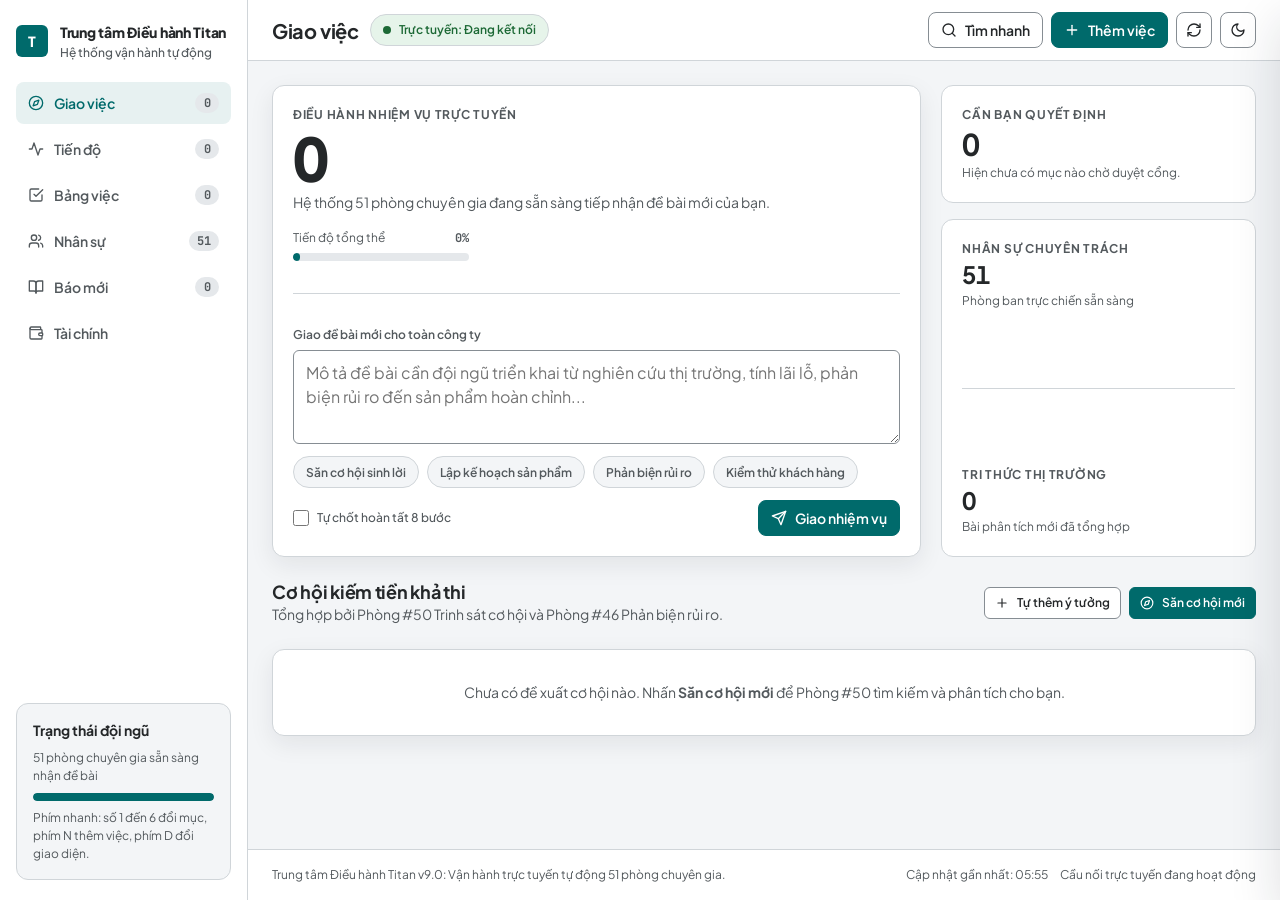
==== commit dbc901c1: "feat(v9.0): full live state auto-sync for staff & tasks, collapsible progress view, 1-click AI task " ====
--- a/scripts/web_ui/index.html
+++ b/scripts/web_ui/index.html
@@ -358,12 +358,21 @@
             </div>
           </div>
 
-          <div class="chip-row is-hidden" id="mission-filter-tabs" role="tablist" aria-label="Lọc trạng thái dự án 8 bước">
-            <button type="button" class="chip-btn active" role="tab" aria-selected="true" data-mfilter="">Tất cả trạng thái</button>
-            <button type="button" class="chip-btn" role="tab" aria-selected="false" data-mfilter="RUNNING">Đang làm</button>
-            <button type="button" class="chip-btn" role="tab" aria-selected="false" data-mfilter="WAITING_CHAIRMAN">Chờ duyệt</button>
-            <button type="button" class="chip-btn" role="tab" aria-selected="false" data-mfilter="PAUSED">Tạm dừng</button>
-            <button type="button" class="chip-btn" role="tab" aria-selected="false" data-mfilter="COMPLETED">Đã xong</button>
+          <div class="toolbar-row" id="progress-search-bar">
+            <div class="toolbar-group url-input-grow">
+              <input type="search" class="input url-input-grow" id="progress-search-input" placeholder="Tìm theo tên dự án, đợt săn cơ hội, đợt học..." aria-label="Tìm nhanh hoạt động toàn tập đoàn" />
+              <div class="listbox-field listbox-inline" data-listbox="filter-progress-status">
+                <input type="hidden" id="filter-progress-status" value="" />
+                <button type="button" class="listbox-trigger" aria-haspopup="listbox" aria-expanded="false" aria-controls="lb-filter-progress-status" aria-label="Lọc trạng thái hoạt động">
+                  <span class="listbox-value">Mọi trạng thái</span>
+                  <svg class="ico ico-xs listbox-chevron" aria-hidden="true"><use href="#i-chevron-down"/></svg>
+                </button>
+                <ul class="listbox-menu" id="lb-filter-progress-status" role="listbox" tabindex="-1" hidden></ul>
+              </div>
+            </div>
+            <div class="action-group">
+              <button type="button" class="btn btn-xs" id="btn-toggle-all-progress">Mở tất cả</button>
+            </div>
           </div>
 
           <div class="mission-list" id="progress-content-container"></div>
@@ -681,7 +690,7 @@
       </main>
 
       <footer class="app-footer">
-        <span>Trung tâm Điều hành Titan v8.0: Vận hành trực tuyến 51 phòng chuyên gia.</span>
+        <span>Trung tâm Điều hành Titan v9.0: Vận hành trực tuyến tự động 51 phòng chuyên gia.</span>
         <div class="footer-meta">
           <span id="footer-last-sync">Cập nhật gần nhất: Đang nạp dữ liệu</span>
           <span id="footer-conn-summary">Kênh trực tuyến bảo mật</span>
@@ -734,10 +743,10 @@
   <!-- SHARED MODAL BACKDROP -->
   <div class="backdrop" id="modal-backdrop"></div>
 
-  <!-- MODAL 1: ADD / EDIT TASK -->
+  <!-- MODAL 1: ADD / EDIT TASK (1-CLICK AI DISPATCH) -->
   <div class="modal" id="modal-task" role="dialog" aria-modal="true" aria-labelledby="task-modal-title">
     <div class="modal-head">
-      <h2 class="sec-title" id="task-modal-title">Thêm công việc mới</h2>
+      <h2 class="sec-title" id="task-modal-title">Giao việc nhanh cho AI</h2>
       <button type="button" class="btn btn-xs" data-close-modal aria-label="Đóng">
         <svg class="ico ico-xs" aria-hidden="true"><use href="#i-x"/></svg>
         <span>Đóng</span>
@@ -746,64 +755,76 @@
     <form class="form-stack" id="form-task">
       <input type="hidden" id="edit-task-id" />
       <div class="form-field">
-        <label for="inp-task-title">Tên công việc</label>
-        <input type="text" class="input" id="inp-task-title" placeholder="Ví dụ: Khảo sát bảng giá 10 đối thủ trực tiếp" required />
-      </div>
-      <div class="form-grid-2">
-        <div class="form-field">
-          <label id="lbl-task-dept">Nhân sự phụ trách</label>
-          <div class="listbox-field" data-listbox="inp-task-dept">
-            <input type="hidden" id="inp-task-dept" value="00" />
-            <button type="button" class="listbox-trigger" aria-haspopup="listbox" aria-expanded="false" aria-controls="lb-inp-task-dept" aria-labelledby="lbl-task-dept">
-              <span class="listbox-value">Phòng #00</span>
-              <svg class="ico ico-xs listbox-chevron" aria-hidden="true"><use href="#i-chevron-down"/></svg>
-            </button>
-            <ul class="listbox-menu" id="lb-inp-task-dept" role="listbox" tabindex="-1" hidden></ul>
-          </div>
-        </div>
-        <div class="form-field">
-          <label id="lbl-task-col">Trạng thái</label>
-          <div class="listbox-field" data-listbox="inp-task-col">
-            <input type="hidden" id="inp-task-col" value="BACKLOG" />
-            <button type="button" class="listbox-trigger" aria-haspopup="listbox" aria-expanded="false" aria-controls="lb-inp-task-col" aria-labelledby="lbl-task-col">
-              <span class="listbox-value">Chờ triển khai</span>
-              <svg class="ico ico-xs listbox-chevron" aria-hidden="true"><use href="#i-chevron-down"/></svg>
-            </button>
-            <ul class="listbox-menu" id="lb-inp-task-col" role="listbox" tabindex="-1" hidden></ul>
-          </div>
-        </div>
-      </div>
-      <div class="form-grid-2">
-        <div class="form-field">
-          <label id="lbl-task-proj">Thuộc dự án</label>
-          <div class="listbox-field" data-listbox="inp-task-proj">
-            <input type="hidden" id="inp-task-proj" value="" />
-            <button type="button" class="listbox-trigger" aria-haspopup="listbox" aria-expanded="false" aria-controls="lb-inp-task-proj" aria-labelledby="lbl-task-proj">
-              <span class="listbox-value">Không gắn dự án</span>
-              <svg class="ico ico-xs listbox-chevron" aria-hidden="true"><use href="#i-chevron-down"/></svg>
-            </button>
-            <ul class="listbox-menu" id="lb-inp-task-proj" role="listbox" tabindex="-1" hidden></ul>
-          </div>
-        </div>
-        <div class="form-field">
-          <label id="lbl-task-prio">Độ ưu tiên</label>
-          <div class="listbox-field" data-listbox="inp-task-prio">
-            <input type="hidden" id="inp-task-prio" value="HIGH" />
-            <button type="button" class="listbox-trigger" aria-haspopup="listbox" aria-expanded="false" aria-controls="lb-inp-task-prio" aria-labelledby="lbl-task-prio">
-              <span class="listbox-value">Cao</span>
-              <svg class="ico ico-xs listbox-chevron" aria-hidden="true"><use href="#i-chevron-down"/></svg>
-            </button>
-            <ul class="listbox-menu" id="lb-inp-task-prio" role="listbox" tabindex="-1" hidden></ul>
-          </div>
-        </div>
-      </div>
-      <div class="form-field">
-        <label for="inp-task-desc">Ghi chú yêu cầu</label>
-        <textarea class="textarea" id="inp-task-desc" placeholder="Mô tả ngắn gọn đầu ra mong muốn..."></textarea>
-      </div>
+        <label for="inp-task-title">Bạn muốn giao việc gì cho AI?</label>
+        <input type="text" class="input" id="inp-task-title" placeholder="Ví dụ: Khảo sát bảng giá 10 đối thủ trực tiếp hoặc kiểm tra thuế gói bán hàng" required />
+      </div>
+      <div class="task-auto-dispatch-box" id="wrap-task-dispatch-now">
+        <label class="check-label">
+          <input type="checkbox" id="chk-task-dispatch-now" checked />
+          <span>Tự chọn phòng ban phù hợp và giao AI làm ngay</span>
+        </label>
+        <p class="row-meta">Hệ thống sẽ tự định tuyến đúng phòng chuyên gia, chuyển sang Đang thực hiện và chạy ngay.</p>
+      </div>
+      <details class="advanced-toggle" id="task-advanced-details">
+        <summary>Tùy chọn nâng cao (phòng ban, dự án, ưu tiên, ghi chú)</summary>
+        <div class="advanced-toggle-body">
+          <div class="form-grid-2">
+            <div class="form-field">
+              <label id="lbl-task-dept">Chọn phòng ban thủ công</label>
+              <div class="listbox-field" data-listbox="inp-task-dept">
+                <input type="hidden" id="inp-task-dept" value="AUTO" />
+                <button type="button" class="listbox-trigger" aria-haspopup="listbox" aria-expanded="false" aria-controls="lb-inp-task-dept" aria-labelledby="lbl-task-dept">
+                  <span class="listbox-value">Tự động chọn phòng ban phù hợp</span>
+                  <svg class="ico ico-xs listbox-chevron" aria-hidden="true"><use href="#i-chevron-down"/></svg>
+                </button>
+                <ul class="listbox-menu" id="lb-inp-task-dept" role="listbox" tabindex="-1" hidden></ul>
+              </div>
+            </div>
+            <div class="form-field">
+              <label id="lbl-task-col">Trạng thái</label>
+              <div class="listbox-field" data-listbox="inp-task-col">
+                <input type="hidden" id="inp-task-col" value="BACKLOG" />
+                <button type="button" class="listbox-trigger" aria-haspopup="listbox" aria-expanded="false" aria-controls="lb-inp-task-col" aria-labelledby="lbl-task-col">
+                  <span class="listbox-value">Chờ triển khai</span>
+                  <svg class="ico ico-xs listbox-chevron" aria-hidden="true"><use href="#i-chevron-down"/></svg>
+                </button>
+                <ul class="listbox-menu" id="lb-inp-task-col" role="listbox" tabindex="-1" hidden></ul>
+              </div>
+            </div>
+          </div>
+          <div class="form-grid-2">
+            <div class="form-field">
+              <label id="lbl-task-proj">Thuộc dự án</label>
+              <div class="listbox-field" data-listbox="inp-task-proj">
+                <input type="hidden" id="inp-task-proj" value="" />
+                <button type="button" class="listbox-trigger" aria-haspopup="listbox" aria-expanded="false" aria-controls="lb-inp-task-proj" aria-labelledby="lbl-task-proj">
+                  <span class="listbox-value">Không gắn dự án</span>
+                  <svg class="ico ico-xs listbox-chevron" aria-hidden="true"><use href="#i-chevron-down"/></svg>
+                </button>
+                <ul class="listbox-menu" id="lb-inp-task-proj" role="listbox" tabindex="-1" hidden></ul>
+              </div>
+            </div>
+            <div class="form-field">
+              <label id="lbl-task-prio">Độ ưu tiên</label>
+              <div class="listbox-field" data-listbox="inp-task-prio">
+                <input type="hidden" id="inp-task-prio" value="HIGH" />
+                <button type="button" class="listbox-trigger" aria-haspopup="listbox" aria-expanded="false" aria-controls="lb-inp-task-prio" aria-labelledby="lbl-task-prio">
+                  <span class="listbox-value">Cao</span>
+                  <svg class="ico ico-xs listbox-chevron" aria-hidden="true"><use href="#i-chevron-down"/></svg>
+                </button>
+                <ul class="listbox-menu" id="lb-inp-task-prio" role="listbox" tabindex="-1" hidden></ul>
+              </div>
+            </div>
+          </div>
+          <div class="form-field">
+            <label for="inp-task-desc">Ghi chú chi tiết</label>
+            <textarea class="textarea" id="inp-task-desc" placeholder="Mô tả ngắn gọn đầu ra mong muốn nếu cần..."></textarea>
+          </div>
+        </div>
+      </details>
       <div class="form-grid-2">
         <button type="button" class="btn" data-close-modal>Hủy bỏ</button>
-        <button type="submit" class="btn btn-primary">Lưu công việc</button>
+        <button type="submit" class="btn btn-primary" id="btn-submit-task">Giao AI làm ngay</button>
       </div>
     </form>
   </div>
--- a/scripts/web_ui/styles.css
+++ b/scripts/web_ui/styles.css
@@ -1316,6 +1316,152 @@
   color: var(--color-text-secondary);
 }
 
+/* v9.0 Mission Accordion Bar (~64px collapsed, smooth 0fr -> 1fr body) */
+.mission-acc-card {
+  background: var(--color-surface-card);
+  border: var(--border-width-thin) solid var(--color-border-default);
+  border-radius: var(--radius-card);
+  box-shadow: var(--shadow-sm);
+  overflow: hidden;
+}
+
+.mission-acc-head-bar {
+  display: flex;
+  flex-direction: column;
+  gap: var(--space-2-5);
+  padding: var(--space-3) var(--space-4);
+  background: var(--color-surface-card);
+  transition: background var(--transition-micro);
+}
+
+.mission-acc-head-bar:hover {
+  background: var(--color-surface-page);
+}
+
+.mission-acc-toggle {
+  display: flex;
+  align-items: center;
+  gap: var(--space-2-5);
+  flex: 1 1 auto;
+  min-inline-size: 0;
+  min-block-size: var(--size-control-sm);
+  padding: 0;
+  border: 0;
+  background: transparent;
+  color: var(--color-text-primary);
+  font-family: var(--font-sans);
+  text-align: start;
+  cursor: pointer;
+}
+
+.mission-acc-toggle[aria-expanded="true"] .acc-chevron {
+  transform: rotate(180deg);
+}
+
+.mission-acc-title {
+  font-size: var(--text-sm);
+  font-weight: 700;
+  color: var(--color-text-primary);
+  white-space: nowrap;
+  overflow: hidden;
+  text-overflow: ellipsis;
+  min-inline-size: 0;
+  flex: 1 1 auto;
+}
+
+.mission-acc-meta {
+  display: flex;
+  align-items: center;
+  gap: var(--space-2-5);
+  flex-wrap: wrap;
+}
+
+.mission-acc-mini-prog {
+  display: inline-flex;
+  align-items: center;
+  gap: var(--space-2);
+  font-size: var(--text-xs);
+  font-weight: 600;
+  color: var(--color-text-secondary);
+  white-space: nowrap;
+}
+
+.mission-acc-mini-track {
+  inline-size: var(--space-12);
+  block-size: var(--space-1-5);
+  border-radius: var(--radius-full);
+  background: var(--color-chart-track);
+  overflow: hidden;
+}
+
+.mission-acc-body {
+  border-block-start: var(--border-width-thin) solid var(--color-border-default);
+}
+
+.show-more-row {
+  display: flex;
+  align-items: center;
+  justify-content: center;
+  padding: var(--space-3) var(--space-4);
+  border-block-start: var(--border-width-thin) solid var(--color-border-default);
+  background: var(--color-surface-page);
+}
+
+.badge-sync {
+  background: var(--color-surface-brand);
+  color: var(--color-text-link);
+  border-color: var(--color-border-default);
+}
+
+.task-auto-dispatch-box {
+  display: grid;
+  gap: var(--space-1);
+  padding: var(--space-3) var(--space-4);
+  border: var(--border-width-thin) solid var(--color-action-primary);
+  border-radius: var(--radius-button);
+  background: var(--color-surface-brand);
+}
+
+.advanced-toggle {
+  border: var(--border-width-thin) solid var(--color-border-default);
+  border-radius: var(--radius-button);
+  background: var(--color-surface-page);
+}
+
+.advanced-toggle > summary {
+  padding: var(--space-2-5) var(--space-3);
+  font-size: var(--text-xs);
+  font-weight: 600;
+  color: var(--color-text-secondary);
+  cursor: pointer;
+  list-style: none;
+  display: flex;
+  align-items: center;
+  justify-content: space-between;
+}
+
+.advanced-toggle > summary::-webkit-details-marker {
+  display: none;
+}
+
+.advanced-toggle > summary::after {
+  content: "+";
+  font-family: var(--font-mono);
+  font-weight: 700;
+  color: var(--color-text-link);
+}
+
+.advanced-toggle[open] > summary::after {
+  content: "-";
+}
+
+.advanced-toggle-body {
+  display: grid;
+  gap: var(--space-3);
+  padding: var(--space-3);
+  border-block-start: var(--border-width-thin) solid var(--color-border-default);
+}
+
 .stepper-list {
   display: grid;
 }
@@ -1522,12 +1668,33 @@
 }
 
 .room-member-card {
-  display: grid;
-  gap: var(--space-2);
+  display: flex;
+  flex-direction: column;
+  justify-content: space-between;
+  gap: var(--space-3);
   padding: var(--space-4);
   border: var(--border-width-thin) solid var(--color-border-default);
   border-radius: var(--radius-button);
   background: var(--color-surface-page);
+}
+
+.member-card-top,
+.member-card-foot {
+  display: grid;
+  gap: var(--space-2);
+}
+
+.member-role-desc {
+  font-size: var(--text-sm);
+  color: var(--color-text-secondary);
+  line-height: var(--leading-normal);
+}
+
+.member-contrib-line {
+  font-size: var(--text-xs);
+  font-weight: 600;
+  color: var(--color-text-primary);
+  font-variant-numeric: tabular-nums;
 }
 
 .room-graph-wrap {
@@ -1713,8 +1880,9 @@
 
 .staff-card {
   display: flex;
-  align-items: flex-start;
-  gap: var(--space-3);
+  flex-direction: column;
+  justify-content: space-between;
+  gap: var(--space-2-5);
   padding: var(--space-4);
   border: var(--border-width-thin) solid var(--color-border-default);
   border-radius: var(--radius-button);
@@ -1728,6 +1896,34 @@
   border-color: var(--color-action-primary);
   background: var(--color-surface-card);
   box-shadow: var(--shadow-sm);
+}
+
+.staff-card-top {
+  display: flex;
+  align-items: flex-start;
+  gap: var(--space-3);
+}
+
+.staff-live-work {
+  display: flex;
+  align-items: center;
+  justify-content: space-between;
+  gap: var(--space-2);
+  padding: var(--space-2) var(--space-2-5);
+  border: var(--border-width-thin) solid var(--color-border-default);
+  border-radius: var(--radius-sm);
+  background: var(--color-surface-card);
+}
+
+.staff-live-work-title {
+  font-size: var(--text-xs);
+  font-weight: 600;
+  color: var(--color-text-primary);
+  white-space: nowrap;
+  overflow: hidden;
+  text-overflow: ellipsis;
+  min-inline-size: 0;
+  flex: 1 1 auto;
 }
 
 .sq-avatar {
@@ -2514,6 +2710,18 @@
     inline-size: auto;
     flex: 1 1 12rem;
   }
+
+  .mission-acc-head-bar {
+    flex-direction: row;
+    align-items: center;
+    justify-content: space-between;
+    padding: var(--space-3) var(--space-5);
+  }
+
+  .mission-acc-meta {
+    flex-shrink: 0;
+    flex-wrap: nowrap;
+  }
 }
 
 /* ==========================================================================
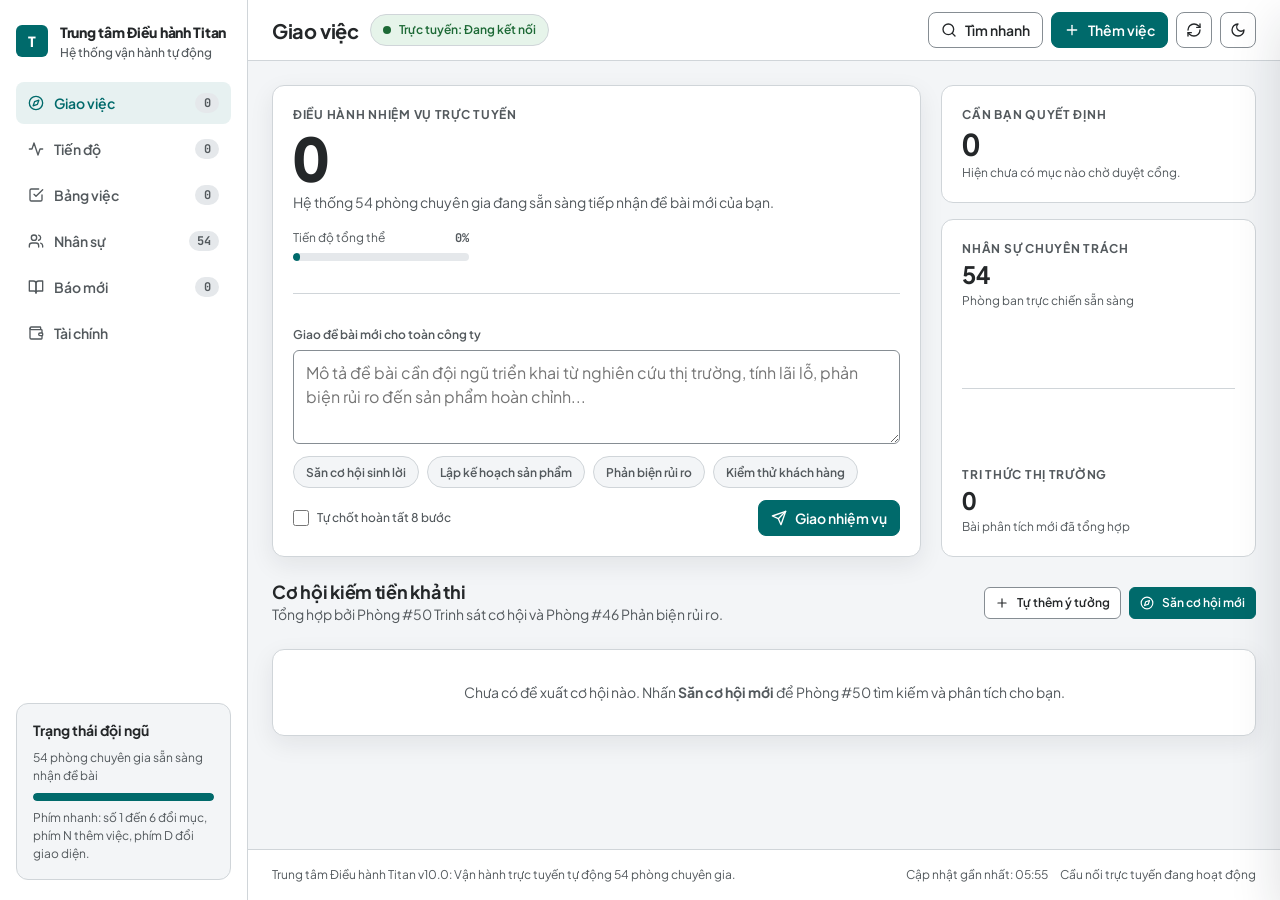
==== commit 4947dcbb: "feat(v10.1): 54 departments (#51 QA/QC, #52 Feature Audit, #53 Defect Triage), 2 embedded quality ce" ====
--- a/scripts/web_ui/index.html
+++ b/scripts/web_ui/index.html
@@ -5,7 +5,7 @@
   <meta name="viewport" content="width=device-width, initial-scale=1.0, viewport-fit=cover" />
   <meta name="theme-color" content="#006a6b" id="meta-theme-color" /><!-- ds-allow-hardcode -->
   <meta name="apple-mobile-web-app-capable" content="yes" />
-  <meta name="description" content="Trung tâm Điều hành Titan v8.0: Giao việc tự động, tiến độ toàn tập đoàn, bảng việc tinh gọn, kho kỹ năng GitHub và báo cáo tài chính theo từng dự án." />
+  <meta name="description" content="Trung tâm Điều hành Titan v10.0: Giao việc tự động 1 chạm, 54 phòng chuyên gia với 2 tổ chất lượng nội bộ, chốt cuối 0 lỗi Khối 9, kho kỹ năng GitHub và báo cáo tài chính theo từng dự án." />
   <title>Trung tâm Điều hành Titan</title>
   <link rel="icon" type="image/svg+xml" href="./icon.svg" />
   <link rel="apple-touch-icon" href="./icon.svg" />
@@ -104,7 +104,7 @@
             <svg class="ico" aria-hidden="true"><use href="#i-users"/></svg>
             <span>Nhân sự</span>
           </span>
-          <span class="nav-count" id="nav-cnt-staff">51</span>
+          <span class="nav-count" id="nav-cnt-staff">54</span>
         </button>
 
         <button type="button" class="nav-item" data-tab="news">
@@ -127,7 +127,7 @@
 
       <div class="sidebar-card">
         <strong>Trạng thái đội ngũ</strong>
-        <span id="sidebar-staff-summary">51 phòng chuyên gia sẵn sàng nhận đề bài</span>
+        <span id="sidebar-staff-summary">54 phòng chuyên gia sẵn sàng nhận đề bài</span>
         <div class="progress-track" role="img" aria-label="Mức độ sẵn sàng của đội ngũ chuyên gia">
           <div class="progress-fill" id="sidebar-readiness-fill"></div>
         </div>
@@ -194,7 +194,7 @@
                 <div class="hero-figure-wrap">
                   <p class="eyebrow">Điều hành nhiệm vụ trực tuyến</p>
                   <p class="hero-figure" id="stat-running-missions">0</p>
-                  <p class="hero-caption" id="hero-status-note">Nhiệm vụ đang triển khai trên toàn hệ thống 51 phòng chuyên gia.</p>
+                  <p class="hero-caption" id="hero-status-note">Nhiệm vụ đang triển khai trên toàn hệ thống 54 phòng chuyên gia.</p>
                 </div>
 
                 <div class="hero-sparkbar">
@@ -254,7 +254,7 @@
               <div class="card hero-aside-card-grow">
                 <div>
                   <p class="eyebrow">Nhân sự chuyên trách</p>
-                  <p class="stat-value-md" id="stat-staff-ready">51</p>
+                  <p class="stat-value-md" id="stat-staff-ready">54</p>
                   <p class="row-meta" id="lbl-staff-total">Phòng ban trực chiến sẵn sàng</p>
                 </div>
                 <div class="rule"></div>
@@ -462,7 +462,7 @@
           <div class="toolbar-row">
             <div class="toolbar-group url-input-grow">
               <label class="sr-only" for="staff-search">Tìm nhân sự theo tên, mã phòng hoặc kỹ năng</label>
-              <input type="search" class="input staff-search-input" id="staff-search" placeholder="Tìm theo tên, mã phòng (00 đến 50), kỹ năng..." />
+              <input type="search" class="input staff-search-input" id="staff-search" placeholder="Tìm theo tên, mã phòng (00 đến 53), kỹ năng..." />
 
               <div class="listbox-field listbox-inline" data-listbox="filter-staff-div">
                 <input type="hidden" id="filter-staff-div" value="" />
@@ -475,6 +475,10 @@
             </div>
 
             <div class="action-group">
+              <button type="button" class="btn btn-xs" id="btn-open-org-sop">
+                <svg class="ico ico-xs" aria-hidden="true"><use href="#i-layers"/></svg>
+                <span>Quy trình 9 Khối và Danh bạ</span>
+              </button>
               <button type="button" class="btn btn-xs" id="btn-toggle-all-divs">Mở tất cả</button>
               <button type="button" class="btn btn-xs btn-primary" id="btn-open-hire">
                 <svg class="ico ico-xs" aria-hidden="true"><use href="#i-plus"/></svg>
@@ -484,10 +488,10 @@
           </div>
 
           <div class="segmented" id="staff-status-filter" role="tablist" aria-label="Lọc theo trạng thái nhân sự">
-            <button type="button" class="seg-btn active" role="tab" aria-selected="true" data-sstatus="">Tất cả (51)</button>
+            <button type="button" class="seg-btn active" role="tab" aria-selected="true" data-sstatus="">Tất cả (54)</button>
             <button type="button" class="seg-btn" role="tab" aria-selected="false" data-sstatus="WORKING">Đang làm việc (0)</button>
             <button type="button" class="seg-btn" role="tab" aria-selected="false" data-sstatus="STUDYING">Đang học (0)</button>
-            <button type="button" class="seg-btn" role="tab" aria-selected="false" data-sstatus="IDLE">Sẵn sàng (51)</button>
+            <button type="button" class="seg-btn" role="tab" aria-selected="false" data-sstatus="IDLE">Sẵn sàng (54)</button>
             <button type="button" class="seg-btn" role="tab" aria-selected="false" data-sstatus="BLOCKED">Đang bị chặn (0)</button>
           </div>
 
@@ -584,7 +588,7 @@
             <div class="hero-band">
               <div class="card card-lift hero-lead">
                 <div class="hero-figure-wrap">
-                  <p class="eyebrow">Kỹ năng chuyên môn đã nạp cho 51 phòng ban</p>
+                  <p class="eyebrow" id="lbl-skills-depts-eyebrow">Kỹ năng chuyên môn đã nạp cho 54 phòng ban</p>
                   <p class="hero-figure" id="skills-hero-count">0</p>
                   <p class="hero-caption">Chắt lọc từ các kho kỹ năng mã nguồn mở uy tín, chia đúng chuyên môn cho từng khối.</p>
                 </div>
@@ -690,7 +694,7 @@
       </main>
 
       <footer class="app-footer">
-        <span>Trung tâm Điều hành Titan v9.0: Vận hành trực tuyến tự động 51 phòng chuyên gia.</span>
+        <span id="footer-brand-summary">Trung tâm Điều hành Titan v10.0: Vận hành trực tuyến tự động 54 phòng chuyên gia.</span>
         <div class="footer-meta">
           <span id="footer-last-sync">Cập nhật gần nhất: Đang nạp dữ liệu</span>
           <span id="footer-conn-summary">Kênh trực tuyến bảo mật</span>
@@ -1133,6 +1137,231 @@
     </form>
   </div>
 
+  <!-- MODAL 11: BOUNCE-BACK DEFECT REWORK TICKET (KHỐI 9 & 2 TỔ NỘI BỘ) -->
+  <div class="modal" id="modal-rework" role="dialog" aria-modal="true" aria-labelledby="rework-modal-title">
+    <div class="modal-head">
+      <h2 class="sec-title" id="rework-modal-title">Tạo phiếu đẩy trả sửa lỗi</h2>
+      <button type="button" class="btn btn-xs" data-close-modal aria-label="Đóng">
+        <svg class="ico ico-xs" aria-hidden="true"><use href="#i-x"/></svg>
+        <span>Đóng</span>
+      </button>
+    </div>
+    <form class="form-stack" id="form-rework">
+      <input type="hidden" id="rework-mission-id" />
+      <input type="hidden" id="rework-project-id" />
+      <input type="hidden" id="rework-task-id" />
+      <input type="hidden" id="rework-step-order" value="0" />
+      <div class="form-grid-2">
+        <div class="form-field">
+          <label id="lbl-rework-source">Phòng gom lỗi và điều phối trả việc</label>
+          <div class="listbox-field" data-listbox="inp-rework-source">
+            <input type="hidden" id="inp-rework-source" value="53" />
+            <button type="button" class="listbox-trigger" aria-haspopup="listbox" aria-expanded="false" aria-controls="lb-inp-rework-source" aria-labelledby="lbl-rework-source">
+              <span class="listbox-value">#53: Tổng hợp Lỗi, Thu thập Phản hồi và Điều phối Trả việc</span>
+              <svg class="ico ico-xs listbox-chevron" aria-hidden="true"><use href="#i-chevron-down"/></svg>
+            </button>
+            <ul class="listbox-menu" id="lb-inp-rework-source" role="listbox" tabindex="-1" hidden></ul>
+          </div>
+        </div>
+        <div class="form-field">
+          <label id="lbl-rework-target">Phòng ban phải nhận sửa</label>
+          <div class="listbox-field" data-listbox="inp-rework-target">
+            <input type="hidden" id="inp-rework-target" value="13" />
+            <button type="button" class="listbox-trigger" aria-haspopup="listbox" aria-expanded="false" aria-controls="lb-inp-rework-target" aria-labelledby="lbl-rework-target">
+              <span class="listbox-value">#13: Kỹ thuật Giao diện Web</span>
+              <svg class="ico ico-xs listbox-chevron" aria-hidden="true"><use href="#i-chevron-down"/></svg>
+            </button>
+            <ul class="listbox-menu" id="lb-inp-rework-target" role="listbox" tabindex="-1" hidden></ul>
+          </div>
+        </div>
+      </div>
+      <div class="form-grid-2">
+        <div class="form-field">
+          <label id="lbl-rework-cat">Loại thiếu sót</label>
+          <div class="listbox-field" data-listbox="inp-rework-cat">
+            <input type="hidden" id="inp-rework-cat" value="BUG" />
+            <button type="button" class="listbox-trigger" aria-haspopup="listbox" aria-expanded="false" aria-controls="lb-inp-rework-cat" aria-labelledby="lbl-rework-cat">
+              <span class="listbox-value">Lỗi chức năng</span>
+              <svg class="ico ico-xs listbox-chevron" aria-hidden="true"><use href="#i-chevron-down"/></svg>
+            </button>
+            <ul class="listbox-menu" id="lb-inp-rework-cat" role="listbox" tabindex="-1" hidden></ul>
+          </div>
+        </div>
+        <div class="form-field">
+          <label id="lbl-rework-sev">Mức độ ưu tiên sửa</label>
+          <div class="listbox-field" data-listbox="inp-rework-sev">
+            <input type="hidden" id="inp-rework-sev" value="HIGH" />
+            <button type="button" class="listbox-trigger" aria-haspopup="listbox" aria-expanded="false" aria-controls="lb-inp-rework-sev" aria-labelledby="lbl-rework-sev">
+              <span class="listbox-value">Cao</span>
+              <svg class="ico ico-xs listbox-chevron" aria-hidden="true"><use href="#i-chevron-down"/></svg>
+            </button>
+            <ul class="listbox-menu" id="lb-inp-rework-sev" role="listbox" tabindex="-1" hidden></ul>
+          </div>
+        </div>
+      </div>
+      <div class="form-field">
+        <label for="inp-rework-title">Tiêu đề lỗi hoặc thiếu sót cần sửa</label>
+        <input type="text" class="input" id="inp-rework-title" placeholder="Ví dụ: Nút xuất báo cáo bị thiếu kiểm tra dữ liệu rỗng" required />
+      </div>
+      <div class="form-field">
+        <label for="inp-rework-detail">Chi tiết thiếu sót và tiêu chí đạt chốt 0 lỗi</label>
+        <textarea class="textarea" id="inp-rework-detail" placeholder="Mô tả rõ bước tái hiện lỗi, chức năng còn thiếu và điều kiện để Khối 9 nghiệm thu đạt..."></textarea>
+      </div>
+      <div class="form-grid-2">
+        <button type="button" class="btn" data-close-modal>Hủy bỏ</button>
+        <button type="submit" class="btn btn-destructive" id="btn-submit-rework">Đẩy trả sửa lỗi ngay</button>
+      </div>
+    </form>
+  </div>
+
+  <!-- MODAL 12: QUY TRÌNH CHUẨN 9 KHỐI & DANH BẠ NĂNG LỰC 54 PHÒNG BAN -->
+  <div class="modal modal-wide" id="modal-org-sop" role="dialog" aria-modal="true" aria-labelledby="org-sop-modal-title">
+    <div class="modal-head">
+      <div class="stack-xs">
+        <h2 class="sec-title" id="org-sop-modal-title">Quy trình Chuẩn 9 Khối và Danh bạ 54 Phòng ban</h2>
+        <p class="row-meta" id="org-sop-modal-sub">Mô hình 2 tầng: Tổng Giám đốc #00 điều phối đủ 9/9 Khối theo loại sản phẩm, kết hợp Tự chuyển việc ngang và Đẩy lên #00 khi vượt thẩm quyền.</p>
+      </div>
+      <button type="button" class="btn btn-xs" data-close-modal aria-label="Đóng">
+        <svg class="ico ico-xs" aria-hidden="true"><use href="#i-x"/></svg>
+        <span>Đóng</span>
+      </button>
+    </div>
+
+    <div class="stack-md">
+      <div class="segmented" id="org-sop-tabs" role="tablist" aria-label="Chọn mục quy trình hoặc danh bạ">
+        <button type="button" class="seg-btn active" role="tab" aria-selected="true" data-org-tab="sop">
+          <svg class="ico ico-xs" aria-hidden="true"><use href="#i-layers"/></svg>
+          <span>Quy trình 9 Khối và Mô phỏng</span>
+        </button>
+        <button type="button" class="seg-btn" role="tab" aria-selected="false" data-org-tab="directory">
+          <svg class="ico ico-xs" aria-hidden="true"><use href="#i-users"/></svg>
+          <span id="lbl-org-tab-dir">Danh bạ Năng lực 54 Phòng</span>
+        </button>
+      </div>
+
+      <!-- Sub-panel 1: Quy trình 9 Khối & Mô phỏng phân công -->
+      <div class="stack-md" id="org-panel-sop">
+        <div class="org-rules-grid" id="org-sop-rules-box"></div>
+
+        <form class="org-sim-box form-stack" id="form-plan-roster">
+          <div class="sec-head">
+            <h3 class="sec-title">Mô phỏng phân công đội hình 9 Khối theo loại sản phẩm</h3>
+            <span class="badge badge-done">Bắt buộc đủ 9/9 Khối</span>
+          </div>
+          <div class="form-field">
+            <label for="inp-roster-goal">Đề bài sản phẩm muốn mô phỏng</label>
+            <input type="text" class="input" id="inp-roster-goal" placeholder="Ví dụ: Web tiện ích xử lý CCCD và PDF trực tiếp trên trình duyệt, hoặc thiết bị nhúng đo nhịp tim..." />
+          </div>
+          <div class="form-grid-2">
+            <div class="form-field">
+              <label id="lbl-roster-type">Loại sản phẩm</label>
+              <div class="listbox-field" data-listbox="inp-roster-type">
+                <input type="hidden" id="inp-roster-type" value="AUTO" />
+                <button type="button" class="listbox-trigger" aria-haspopup="listbox" aria-expanded="false" aria-controls="lb-inp-roster-type" aria-labelledby="lbl-roster-type">
+                  <span class="listbox-value">Tự nhận diện theo đề bài</span>
+                  <svg class="ico ico-xs listbox-chevron" aria-hidden="true"><use href="#i-chevron-down"/></svg>
+                </button>
+                <ul class="listbox-menu" id="lb-inp-roster-type" role="listbox" tabindex="-1" hidden></ul>
+              </div>
+            </div>
+            <div class="form-field roster-submit-align">
+              <button type="submit" class="btn btn-primary btn-block" id="btn-plan-roster">
+                <svg class="ico ico-xs" aria-hidden="true"><use href="#i-compass"/></svg>
+                <span>Xem đội hình 9 Khối đề xuất</span>
+              </button>
+            </div>
+          </div>
+        </form>
+
+        <div class="stack-sm" id="roster-plan-result"></div>
+      </div>
+
+      <!-- Sub-panel 2: Danh bạ Năng lực 54 Phòng ban -->
+      <div class="stack-md is-hidden" id="org-panel-directory">
+        <div class="dir-filter-bar">
+          <label class="sr-only" for="inp-dir-search">Tìm kiếm phòng ban trong danh bạ năng lực</label>
+          <input type="search" class="input" id="inp-dir-search" placeholder="Tìm theo mã phòng (00 đến 53), tên phòng, chuyên môn lõi..." />
+          <div class="listbox-field listbox-inline" data-listbox="filter-dir-div">
+            <input type="hidden" id="filter-dir-div" value="" />
+            <button type="button" class="listbox-trigger" aria-haspopup="listbox" aria-expanded="false" aria-controls="lb-filter-dir-div" aria-label="Lọc danh bạ theo khối chuyên môn">
+              <span class="listbox-value">Tất cả 10 khối chuyên môn</span>
+              <svg class="ico ico-xs listbox-chevron" aria-hidden="true"><use href="#i-chevron-down"/></svg>
+            </button>
+            <ul class="listbox-menu" id="lb-filter-dir-div" role="listbox" tabindex="-1" hidden></ul>
+          </div>
+          <span class="mono row-meta" id="dir-count-meta">54 phòng ban</span>
+        </div>
+        <div class="dir-list" id="org-directory-list"></div>
+      </div>
+    </div>
+  </div>
+
+  <!-- MODAL 13: CHUYỂN VIỆC NGANG / ĐẨY LÊN TỔNG GIÁM ĐỐC #00 / PHÂN CÔNG LẠI -->
+  <div class="modal" id="modal-handoff" role="dialog" aria-modal="true" aria-labelledby="handoff-modal-title">
+    <div class="modal-head">
+      <h2 class="sec-title" id="handoff-modal-title">Chuyển việc ngang sang phòng khác</h2>
+      <button type="button" class="btn btn-xs" data-close-modal aria-label="Đóng">
+        <svg class="ico ico-xs" aria-hidden="true"><use href="#i-x"/></svg>
+        <span>Đóng</span>
+      </button>
+    </div>
+    <form class="form-stack" id="form-handoff">
+      <input type="hidden" id="handoff-edit-id" value="" />
+      <input type="hidden" id="handoff-action-kind" value="CREATE" />
+      <input type="hidden" id="handoff-mode" value="PEER_HANDOFF" />
+      <input type="hidden" id="handoff-from-dept" value="00" />
+
+      <div class="handoff-context-box" id="handoff-context-box"></div>
+
+      <div class="form-field" id="wrap-handoff-to">
+        <label id="lbl-handoff-to">Chọn phòng ban tiếp nhận</label>
+        <div class="listbox-field" data-listbox="inp-handoff-to">
+          <input type="hidden" id="inp-handoff-to" value="13" />
+          <button type="button" class="listbox-trigger" aria-haspopup="listbox" aria-expanded="false" aria-controls="lb-inp-handoff-to" aria-labelledby="lbl-handoff-to">
+            <span class="listbox-value">#13: Kỹ thuật Giao diện Web</span>
+            <svg class="ico ico-xs listbox-chevron" aria-hidden="true"><use href="#i-chevron-down"/></svg>
+          </button>
+          <ul class="listbox-menu" id="lb-inp-handoff-to" role="listbox" tabindex="-1" hidden></ul>
+        </div>
+      </div>
+
+      <div class="handoff-locked-box is-hidden" id="wrap-handoff-locked-ceo">
+        <div class="action-group">
+          <span class="badge badge-wait">Đích cố định</span>
+          <strong>Phòng #00: Tổng Giám đốc và Chánh Văn phòng</strong>
+        </div>
+        <p class="row-meta">Khi đẩy lên Tổng Giám đốc #00, hệ thống tự động khóa đích nhận là #00 để phân xử và chỉ định lại đúng phòng chuyên môn.</p>
+      </div>
+
+      <div class="form-field" id="wrap-handoff-mission">
+        <label id="lbl-handoff-mission">Gắn với nhiệm vụ đang chạy (tùy chọn)</label>
+        <div class="listbox-field" data-listbox="inp-handoff-mission">
+          <input type="hidden" id="inp-handoff-mission" value="" />
+          <button type="button" class="listbox-trigger" aria-haspopup="listbox" aria-expanded="false" aria-controls="lb-inp-handoff-mission" aria-labelledby="lbl-handoff-mission">
+            <span class="listbox-value">Không gắn nhiệm vụ cụ thể</span>
+            <svg class="ico ico-xs listbox-chevron" aria-hidden="true"><use href="#i-chevron-down"/></svg>
+          </button>
+          <ul class="listbox-menu" id="lb-inp-handoff-mission" role="listbox" tabindex="-1" hidden></ul>
+        </div>
+      </div>
+
+      <div class="form-field" id="wrap-handoff-reason">
+        <label for="inp-handoff-reason" id="lbl-handoff-reason">Lý do chuyển việc hoặc nội dung cần hỗ trợ</label>
+        <input type="text" class="input" id="inp-handoff-reason" placeholder="Ví dụ: Cần rà soát chính sách thuế gói thuê bao hoặc cần phân xử phạm vi thiết kế..." required />
+      </div>
+
+      <div class="form-field">
+        <label for="inp-handoff-payload" id="lbl-handoff-payload">Chi tiết bàn giao hoặc ghi chú điều phối</label>
+        <textarea class="textarea" id="inp-handoff-payload" placeholder="Ghi rõ ngữ cảnh, kết quả hiện tại và đầu ra mong muốn..."></textarea>
+      </div>
+
+      <div class="form-grid-2">
+        <button type="button" class="btn" data-close-modal>Hủy bỏ</button>
+        <button type="submit" class="btn btn-primary" id="btn-submit-handoff">Gửi yêu cầu chuyển việc</button>
+      </div>
+    </form>
+  </div>
+
   <!-- FLOATING MULTI-SELECT BULK BAR (only visible when Chọn nhiều mode is active) -->
   <div class="bulk-bar" id="bulk-bar" role="region" aria-label="Thao tác hàng loạt">
     <span class="doc-name-label" id="bulk-count-lbl">Đã chọn 0 việc</span>
--- a/scripts/web_ui/styles.css
+++ b/scripts/web_ui/styles.css
@@ -1,4 +1,4 @@
-/* Titan Command Center v8.0: XIAS v3.1.1 Mobile-First Atlas Console Stylesheet */
+/* Titan Command Center v10.0: XIAS v3.1.1 Mobile-First Atlas Console Stylesheet */
 
 *,
 *::before,
@@ -1747,6 +1747,100 @@
   fill: var(--color-border-strong);
 }
 
+.graph-bounce-edge {
+  stroke: var(--color-action-destructive);
+  stroke-width: 2;
+  stroke-dasharray: 6 4;
+  fill: none;
+}
+
+.graph-bounce-edge-warn {
+  stroke: var(--color-feedback-warning-icon);
+  stroke-width: 1.8;
+  stroke-dasharray: 5 4;
+  fill: none;
+}
+
+.graph-bounce-arrow {
+  fill: var(--color-action-destructive);
+}
+
+.graph-bounce-label {
+  fill: var(--color-feedback-error-text);
+  font-size: var(--text-2xs);
+  font-weight: 700;
+  font-family: var(--font-sans);
+}
+
+/* v10.0 Rework Bounce-Back & Div 9 Zero-Defect Gate Panel */
+.rework-panel {
+  display: grid;
+  gap: var(--space-3);
+  padding: var(--space-5);
+}
+
+.rework-gate-banner {
+  display: flex;
+  flex-direction: column;
+  gap: var(--space-2-5);
+  padding: var(--space-4);
+  border: var(--border-width-thin) solid var(--color-border-default);
+  border-radius: var(--radius-button);
+  background: var(--color-surface-page);
+}
+
+.rework-gate-banner.is-pass {
+  background: var(--color-feedback-success-bg);
+  border-color: var(--color-feedback-success-icon);
+}
+
+.rework-gate-banner.is-blocked {
+  background: var(--color-feedback-error-bg);
+  border-color: var(--color-action-destructive);
+}
+
+.rework-gate-title {
+  display: flex;
+  align-items: center;
+  gap: var(--space-2);
+  font-size: var(--text-sm);
+  font-weight: 700;
+}
+
+.rework-gate-banner.is-pass .rework-gate-title {
+  color: var(--color-feedback-success-icon);
+}
+
+.rework-gate-banner.is-blocked .rework-gate-title {
+  color: var(--color-feedback-error-text);
+}
+
+.rework-ticket-card {
+  display: grid;
+  gap: var(--space-2-5);
+  padding: var(--space-4);
+  border: var(--border-width-thin) solid var(--color-border-default);
+  border-radius: var(--radius-button);
+  background: var(--color-surface-page);
+}
+
+.rework-ticket-head {
+  display: flex;
+  align-items: flex-start;
+  justify-content: space-between;
+  gap: var(--space-2);
+  flex-wrap: wrap;
+}
+
+.rework-route-row {
+  display: flex;
+  align-items: center;
+  gap: var(--space-2);
+  flex-wrap: wrap;
+  font-size: var(--text-xs);
+  color: var(--color-text-secondary);
+}
+
 .graph-node-rect {
   fill: var(--color-surface-page);
   stroke: var(--color-border-strong);
@@ -1909,6 +2003,7 @@
   align-items: center;
   justify-content: space-between;
   gap: var(--space-2);
+  min-inline-size: 0;
   padding: var(--space-2) var(--space-2-5);
   border: var(--border-width-thin) solid var(--color-border-default);
   border-radius: var(--radius-sm);
@@ -1953,6 +2048,45 @@
   justify-content: space-between;
   gap: var(--space-2);
   flex-wrap: wrap;
+}
+
+.badge-cells {
+  background: var(--color-surface-brand);
+  color: var(--color-text-link);
+  border-color: var(--color-border-default);
+  font-weight: 600;
+}
+
+.div-quality-strip {
+  display: flex;
+  align-items: flex-start;
+  gap: var(--space-2);
+  padding: var(--space-2-5) var(--space-4);
+  border-block-end: var(--border-width-thin) solid var(--color-border-default);
+  background: var(--color-surface-page);
+  font-size: var(--text-xs);
+  color: var(--color-text-secondary);
+  line-height: var(--leading-normal);
+}
+
+.staff-card-trio {
+  border-color: var(--color-action-primary);
+  background: var(--color-surface-card);
+}
+
+.drawer-quality-box {
+  display: grid;
+  gap: var(--space-2);
+  padding: var(--space-3);
+  border: var(--border-width-thin) solid var(--color-border-default);
+  border-radius: var(--radius-button);
+  background: var(--color-surface-page);
+}
+
+.drawer-cell-item {
+  display: grid;
+  gap: var(--space-0-5);
+  font-size: var(--text-xs);
 }
 
 /* ==========================================================================
@@ -2339,8 +2473,10 @@
 .drawer-content {
   flex: 1;
   overflow-y: auto;
+  overflow-x: hidden;
   padding: var(--space-5);
   display: grid;
+  grid-template-columns: minmax(0, 1fr);
   gap: var(--space-4);
   align-content: start;
 }
@@ -2623,6 +2759,178 @@
 }
 
 /* ==========================================================================
+   V10.1: QUY TRINH 9 KHOI, DANH BA 54 PHONG & CHUYEN VIEC NGANG / #00
+   ========================================================================== */
+.modal-wide {
+  inline-size: min(var(--size-table-min), calc(100vw - var(--space-6)));
+}
+
+.stack-xs {
+  display: grid;
+  gap: var(--space-1);
+}
+
+.org-rules-grid {
+  display: grid;
+  grid-template-columns: minmax(0, 1fr);
+  gap: var(--space-3);
+}
+
+.org-rule-card {
+  display: grid;
+  gap: var(--space-1-5);
+  padding: var(--space-3) var(--space-4);
+  border: var(--border-width-thin) solid var(--color-border-default);
+  border-radius: var(--radius-button);
+  background: var(--color-surface-page);
+}
+
+.org-rule-title {
+  font-size: var(--text-sm);
+  font-weight: 700;
+  color: var(--color-text-primary);
+}
+
+.org-sim-box {
+  padding: var(--space-4);
+  border: var(--border-width-thin) solid var(--color-border-default);
+  border-radius: var(--radius-card);
+  background: var(--color-surface-page);
+}
+
+.roster-submit-align {
+  justify-content: flex-end;
+}
+
+.roster-summary-banner {
+  display: flex;
+  flex-direction: column;
+  gap: var(--space-2);
+  padding: var(--space-3) var(--space-4);
+  border: var(--border-width-thin) solid var(--color-action-primary);
+  border-radius: var(--radius-button);
+  background: var(--color-surface-brand);
+}
+
+.roster-div-list,
+.dir-list {
+  display: grid;
+  gap: var(--space-2-5);
+}
+
+.dir-list {
+  max-block-size: var(--size-doc-max);
+  overflow-y: auto;
+  padding-inline-end: var(--space-1);
+}
+
+.roster-div-card,
+.dir-dept-card,
+.handoff-card {
+  display: grid;
+  gap: var(--space-2);
+  padding: var(--space-3) var(--space-4);
+  border: var(--border-width-thin) solid var(--color-border-default);
+  border-radius: var(--radius-button);
+  background: var(--color-surface-card);
+}
+
+.roster-div-head,
+.dir-dept-head,
+.handoff-card-head {
+  display: flex;
+  align-items: flex-start;
+  justify-content: space-between;
+  gap: var(--space-2);
+  flex-wrap: wrap;
+}
+
+.roster-chip-row {
+  display: flex;
+  align-items: center;
+  gap: var(--space-1-5);
+  flex-wrap: wrap;
+}
+
+.roster-skip-pill {
+  display: inline-flex;
+  align-items: center;
+  padding: var(--space-0-5) var(--space-2);
+  border: var(--border-width-thin) solid var(--color-border-default);
+  border-radius: var(--radius-sm);
+  background: var(--color-surface-raised);
+  color: var(--color-text-secondary);
+  font-size: var(--text-xs);
+  font-weight: 500;
+}
+
+.drawer-collab-box {
+  display: grid;
+  gap: var(--space-3);
+  min-inline-size: 0;
+  padding: var(--space-4);
+  border: var(--border-width-thin) solid var(--color-border-default);
+  border-radius: var(--radius-button);
+  background: var(--color-surface-page);
+}
+
+.dir-filter-bar {
+  display: grid;
+  grid-template-columns: minmax(0, 1fr);
+  gap: var(--space-2-5);
+  align-items: center;
+}
+
+.handoff-context-box {
+  display: grid;
+  gap: var(--space-1);
+  padding: var(--space-3) var(--space-4);
+  border: var(--border-width-thin) solid var(--color-border-default);
+  border-radius: var(--radius-button);
+  background: var(--color-surface-page);
+  font-size: var(--text-sm);
+  color: var(--color-text-primary);
+}
+
+.handoff-locked-box {
+  display: grid;
+  gap: var(--space-1-5);
+  padding: var(--space-3) var(--space-4);
+  border: var(--border-width-thin) solid var(--color-feedback-warning-icon);
+  border-radius: var(--radius-button);
+  background: var(--color-feedback-warning-bg);
+}
+
+.mission-coverage-bar {
+  display: flex;
+  align-items: center;
+  justify-content: space-between;
+  gap: var(--space-2);
+  flex-wrap: wrap;
+  padding: var(--space-3) var(--space-4);
+  border: var(--border-width-thin) solid var(--color-border-default);
+  border-radius: var(--radius-button);
+  background: var(--color-surface-page);
+}
+
+.mission-handoff-section {
+  display: grid;
+  gap: var(--space-2-5);
+  padding-block-start: var(--space-3);
+  border-block-start: var(--border-width-thin) solid var(--color-border-default);
+}
+
+.room-members-wrap {
+  display: grid;
+  gap: var(--space-4);
+  padding: var(--space-5);
+}
+
+.room-members-wrap .room-member-grid {
+  padding: 0;
+}
+
+/* ==========================================================================
    TABLET BREAKPOINT (min-width: 48rem / 768px)
    ========================================================================== */
 @media (min-width: 48rem) {
@@ -2721,6 +3029,21 @@
   .mission-acc-meta {
     flex-shrink: 0;
     flex-wrap: nowrap;
+  }
+
+  .rework-gate-banner,
+  .roster-summary-banner {
+    flex-direction: row;
+    align-items: center;
+    justify-content: space-between;
+  }
+
+  .org-rules-grid {
+    grid-template-columns: repeat(2, minmax(0, 1fr));
+  }
+
+  .dir-filter-bar {
+    grid-template-columns: minmax(0, 1fr) auto auto;
   }
 }
 
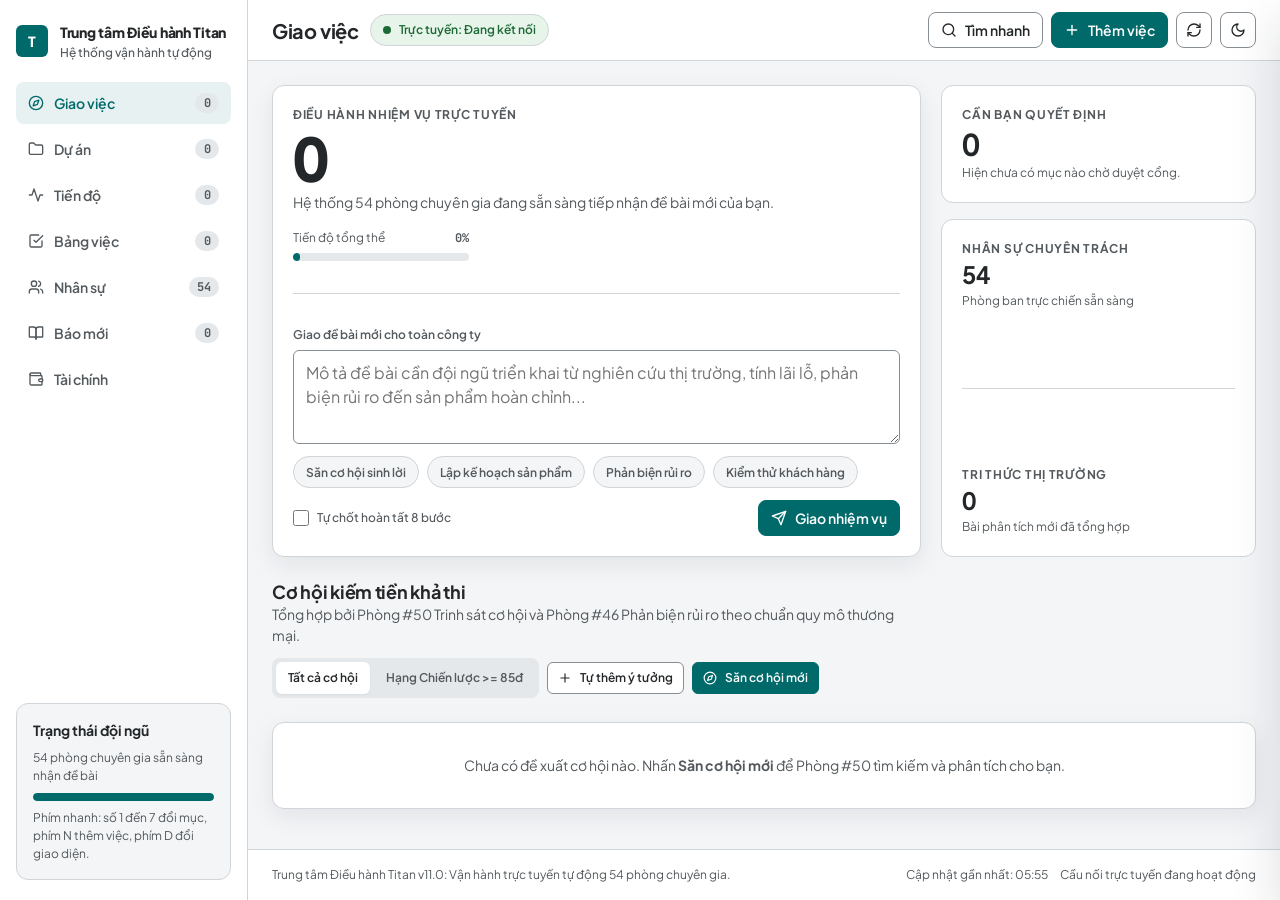
==== commit 131b86a0: "feat(v11.0): dedicated Projects tab (7-tab Command Center), Google Flow AI Video & Media Studio (6 c" ====
--- a/scripts/web_ui/index.html
+++ b/scripts/web_ui/index.html
@@ -5,7 +5,7 @@
   <meta name="viewport" content="width=device-width, initial-scale=1.0, viewport-fit=cover" />
   <meta name="theme-color" content="#006a6b" id="meta-theme-color" /><!-- ds-allow-hardcode -->
   <meta name="apple-mobile-web-app-capable" content="yes" />
-  <meta name="description" content="Trung tâm Điều hành Titan v10.0: Giao việc tự động 1 chạm, 54 phòng chuyên gia với 2 tổ chất lượng nội bộ, chốt cuối 0 lỗi Khối 9, kho kỹ năng GitHub và báo cáo tài chính theo từng dự án." />
+  <meta name="description" content="Trung tâm Điều hành Titan v11.0: 7 mục điều hành trực tuyến gồm Giao việc, Quản lý Dự án chuyên sâu, Tiến độ 9 Khối, Bảng việc, 54 phòng chuyên gia, Báo mới và Tài chính." />
   <title>Trung tâm Điều hành Titan</title>
   <link rel="icon" type="image/svg+xml" href="./icon.svg" />
   <link rel="apple-touch-icon" href="./icon.svg" />
@@ -61,6 +61,9 @@
     <symbol id="i-printer" viewBox="0 0 24 24" fill="none" stroke="currentColor" stroke-width="2" stroke-linecap="round" stroke-linejoin="round"><path d="M6 18H4a2 2 0 0 1-2-2v-5a2 2 0 0 1 2-2h16a2 2 0 0 1 2 2v5a2 2 0 0 1-2 2h-2"/><path d="M6 9V3a1 1 0 0 1 1-1h10a1 1 0 0 1 1 1v6"/><rect x="6" y="14" width="12" height="8" rx="1"/></symbol>
     <symbol id="i-alert-circle" viewBox="0 0 24 24" fill="none" stroke="currentColor" stroke-width="2" stroke-linecap="round" stroke-linejoin="round"><circle cx="12" cy="12" r="10"/><line x1="12" y1="8" x2="12" y2="12"/><line x1="12" y1="16" x2="12.01" y2="16"/></symbol>
     <symbol id="i-bar-chart" viewBox="0 0 24 24" fill="none" stroke="currentColor" stroke-width="2" stroke-linecap="round" stroke-linejoin="round"><line x1="12" y1="20" x2="12" y2="10"/><line x1="18" y1="20" x2="18" y2="4"/><line x1="6" y1="20" x2="6" y2="16"/></symbol>
+    <symbol id="i-arrow-left" viewBox="0 0 24 24" fill="none" stroke="currentColor" stroke-width="2" stroke-linecap="round" stroke-linejoin="round"><path d="m12 19-7-7 7-7"/><path d="M19 12H5"/></symbol>
+    <symbol id="i-zap" viewBox="0 0 24 24" fill="none" stroke="currentColor" stroke-width="2" stroke-linecap="round" stroke-linejoin="round"><polygon points="13 2 3 14 12 14 11 22 21 10 12 10 13 2"/></symbol>
+    <symbol id="i-video" viewBox="0 0 24 24" fill="none" stroke="currentColor" stroke-width="2" stroke-linecap="round" stroke-linejoin="round"><path d="m16 13 5.223 3.482a.5.5 0 0 0 .777-.416V7.87a.5.5 0 0 0-.752-.432L16 10.5"/><rect x="2" y="6" width="14" height="12" rx="2"/></symbol>
   </svg>
 
   <div class="app-shell">
@@ -83,6 +86,14 @@
           <span class="nav-count" id="nav-cnt-opps">0</span>
         </button>
 
+        <button type="button" class="nav-item" data-tab="projects">
+          <span class="nav-item-left">
+            <svg class="ico" aria-hidden="true"><use href="#i-folder"/></svg>
+            <span>Dự án</span>
+          </span>
+          <span class="nav-count" id="nav-cnt-projects">0</span>
+        </button>
+
         <button type="button" class="nav-item" data-tab="missions">
           <span class="nav-item-left">
             <svg class="ico" aria-hidden="true"><use href="#i-activity"/></svg>
@@ -131,7 +142,7 @@
         <div class="progress-track" role="img" aria-label="Mức độ sẵn sàng của đội ngũ chuyên gia">
           <div class="progress-fill" id="sidebar-readiness-fill"></div>
         </div>
-        <span>Phím nhanh: số 1 đến 6 đổi mục, phím N thêm việc, phím D đổi giao diện.</span>
+        <span>Phím nhanh: số 1 đến 7 đổi mục, phím N thêm việc, phím D đổi giao diện.</span>
       </div>
     </aside>
 
@@ -279,9 +290,13 @@
             <div class="sec-head">
               <div>
                 <h2 class="sec-title">Cơ hội kiếm tiền khả thi</h2>
-                <p class="sec-sub">Tổng hợp bởi Phòng #50 Trinh sát cơ hội và Phòng #46 Phản biện rủi ro.</p>
+                <p class="sec-sub">Tổng hợp bởi Phòng #50 Trinh sát cơ hội và Phòng #46 Phản biện rủi ro theo chuẩn quy mô thương mại.</p>
               </div>
               <div class="action-group">
+                <div class="segmented" id="opp-tier-filter" role="tablist" aria-label="Lọc hạng cơ hội kiếm tiền">
+                  <button type="button" class="seg-btn active" role="tab" aria-selected="true" data-opp-filter="all">Tất cả cơ hội</button>
+                  <button type="button" class="seg-btn" role="tab" aria-selected="false" data-opp-filter="strategic">Hạng Chiến lược >= 85đ</button>
+                </div>
                 <button type="button" class="btn btn-xs" id="btn-add-opp">
                   <svg class="ico ico-xs" aria-hidden="true"><use href="#i-plus"/></svg>
                   <span>Tự thêm ý tưởng</span>
@@ -294,6 +309,13 @@
             </div>
             <div class="opp-grid" id="opportunities-grid"></div>
           </div>
+        </section>
+
+        <!-- ================================================================
+             TAB 2: QUẢN LÝ DỰ ÁN (2 TẦNG: DANH MỤC DỰ ÁN -> CHI TIẾT 5 PHÂN MỤC)
+             ================================================================ -->
+        <section class="view-panel" id="view-projects" aria-label="Quản lý Dự án">
+          <div class="stack-md" id="projects-workspace-root"></div>
         </section>
 
         <!-- ================================================================
@@ -694,7 +716,7 @@
       </main>
 
       <footer class="app-footer">
-        <span id="footer-brand-summary">Trung tâm Điều hành Titan v10.0: Vận hành trực tuyến tự động 54 phòng chuyên gia.</span>
+        <span id="footer-brand-summary">Trung tâm Điều hành Titan v11.0: Vận hành trực tuyến tự động 54 phòng chuyên gia.</span>
         <div class="footer-meta">
           <span id="footer-last-sync">Cập nhật gần nhất: Đang nạp dữ liệu</span>
           <span id="footer-conn-summary">Kênh trực tuyến bảo mật</span>
@@ -703,11 +725,15 @@
     </div>
   </div>
 
-  <!-- MOBILE 6-TAB BOTTOM NAVIGATION -->
+  <!-- MOBILE 7-TAB BOTTOM NAVIGATION -->
   <nav class="mobile-nav" id="mobile-nav" aria-label="Điều hướng di động">
     <button type="button" class="mob-btn" data-tab="command" aria-current="page">
       <svg class="ico" aria-hidden="true"><use href="#i-compass"/></svg>
       <span>Giao việc</span>
+    </button>
+    <button type="button" class="mob-btn" data-tab="projects">
+      <svg class="ico" aria-hidden="true"><use href="#i-folder"/></svg>
+      <span>Dự án</span>
     </button>
     <button type="button" class="mob-btn" data-tab="missions">
       <svg class="ico" aria-hidden="true"><use href="#i-activity"/></svg>
@@ -1362,6 +1388,83 @@
     </form>
   </div>
 
+  <!-- MODAL 14: GIAO 9 KHỐI NÂNG CẤP DỰ ÁN -->
+  <div class="modal" id="modal-project-upgrade" role="dialog" aria-modal="true" aria-labelledby="upgrade-modal-title">
+    <div class="modal-head">
+      <h2 class="sec-title" id="upgrade-modal-title">Giao 9 Khối nâng cấp dự án</h2>
+      <button type="button" class="btn btn-xs" data-close-modal aria-label="Đóng">
+        <svg class="ico ico-xs" aria-hidden="true"><use href="#i-x"/></svg>
+        <span>Đóng</span>
+      </button>
+    </div>
+    <form class="form-stack" id="form-project-upgrade">
+      <input type="hidden" id="upgrade-project-id" value="" />
+      <div class="handoff-context-box" id="upgrade-project-context"></div>
+      <div class="form-field">
+        <label for="inp-upgrade-goal">Yêu cầu nâng cấp cụ thể cho 9 Khối triển khai</label>
+        <textarea class="textarea" id="inp-upgrade-goal" rows="4" placeholder="Ví dụ: Bổ sung quản lý lịch sử hồ sơ, phím tắt nhanh, nâng cấp giao diện tối giản chuẩn thương mại và kiểm thử lại 0 lỗi trên di động..." required></textarea>
+      </div>
+      <label class="check-label">
+        <input type="checkbox" id="chk-upgrade-auto" />
+        <span>Tự chốt hoàn tất 8 bước và kiểm định cuối Khối 9</span>
+      </label>
+      <div class="form-grid-2">
+        <button type="button" class="btn" data-close-modal>Hủy bỏ</button>
+        <button type="submit" class="btn btn-primary" id="btn-submit-upgrade">
+          <svg class="ico ico-xs" aria-hidden="true"><use href="#i-zap"/></svg>
+          <span>Giao 9 Khối nâng cấp ngay</span>
+        </button>
+      </div>
+    </form>
+  </div>
+
+  <!-- MODAL 15: TẠO CHIẾN DỊCH VIDEO AI GOOGLE FLOW / YOUTUBE / TIKTOK (KHỐI 5) -->
+  <div class="modal" id="modal-media-campaign" role="dialog" aria-modal="true" aria-labelledby="media-modal-title">
+    <div class="modal-head">
+      <h2 class="sec-title" id="media-modal-title">Tạo chiến dịch Video AI (Google Flow, YouTube, TikTok)</h2>
+      <button type="button" class="btn btn-xs" data-close-modal aria-label="Đóng">
+        <svg class="ico ico-xs" aria-hidden="true"><use href="#i-x"/></svg>
+        <span>Đóng</span>
+      </button>
+    </div>
+    <form class="form-stack" id="form-media-campaign">
+      <input type="hidden" id="media-project-id" value="" />
+      <div class="handoff-context-box" id="media-project-context"></div>
+      <div class="form-field">
+        <label for="inp-media-title">Tiêu đề chiến dịch Video AI</label>
+        <input type="text" class="input" id="inp-media-title" placeholder="Ví dụ: Ghép 2 mặt CCCD chuẩn A4 tắt Wi-Fi trong 5 giây không lộ dữ liệu" required />
+      </div>
+      <div class="form-grid-2">
+        <div class="form-field">
+          <label id="lbl-media-platform">Nền tảng phát hành</label>
+          <div class="listbox-field" data-listbox="inp-media-platform">
+            <input type="hidden" id="inp-media-platform" value="TIKTOK" />
+            <button type="button" class="listbox-trigger" aria-haspopup="listbox" aria-expanded="false" aria-controls="lb-inp-media-platform" aria-labelledby="lbl-media-platform">
+              <span class="listbox-value">TikTok dọc 9:16</span>
+              <svg class="ico ico-xs listbox-chevron" aria-hidden="true"><use href="#i-chevron-down"/></svg>
+            </button>
+            <ul class="listbox-menu" id="lb-inp-media-platform" role="listbox" tabindex="-1" hidden></ul>
+          </div>
+        </div>
+        <div class="form-field">
+          <label for="inp-media-schedule">Lịch đăng dự kiến</label>
+          <input type="text" class="input" id="inp-media-schedule" placeholder="Ví dụ: Thứ 3 và Thứ 6 lúc 20:00" value="Thứ 3 và Thứ 6 lúc 20:00" />
+        </div>
+      </div>
+      <div class="form-field">
+        <label for="inp-media-angle">Góc đánh truyền thông và nỗi đau khách hàng</label>
+        <textarea class="textarea" id="inp-media-angle" rows="3" placeholder="Mô tả nỗi đau đánh mạnh 3 giây đầu, điểm khác biệt sản phẩm và lời kêu gọi dùng thử..." required></textarea>
+      </div>
+      <div class="form-grid-2">
+        <button type="button" class="btn" data-close-modal>Hủy bỏ</button>
+        <button type="submit" class="btn btn-primary" id="btn-submit-media-campaign">
+          <svg class="ico ico-xs" aria-hidden="true"><use href="#i-video"/></svg>
+          <span>Sinh kịch bản và câu lệnh Google Flow</span>
+        </button>
+      </div>
+    </form>
+  </div>
+
   <!-- FLOATING MULTI-SELECT BULK BAR (only visible when Chọn nhiều mode is active) -->
   <div class="bulk-bar" id="bulk-bar" role="region" aria-label="Thao tác hàng loạt">
     <span class="doc-name-label" id="bulk-count-lbl">Đã chọn 0 việc</span>
--- a/scripts/web_ui/styles.css
+++ b/scripts/web_ui/styles.css
@@ -259,8 +259,10 @@
   inset-inline: 0;
   inset-block-end: 0;
   z-index: var(--z-nav);
-  display: grid;
-  grid-template-columns: repeat(6, minmax(0, 1fr));
+  display: flex;
+  align-items: stretch;
+  overflow-x: auto;
+  scrollbar-width: none;
   min-block-size: var(--size-mobile-nav);
   padding: var(--space-1) var(--space-1) env(safe-area-inset-bottom, var(--space-1));
   background: var(--color-surface-card);
@@ -268,14 +270,20 @@
   box-shadow: var(--shadow-md);
 }
 
+.mobile-nav::-webkit-scrollbar {
+  display: none;
+}
+
 .mob-btn {
   display: flex;
   flex-direction: column;
   align-items: center;
   justify-content: center;
   gap: var(--space-1);
-  min-inline-size: 0;
-  padding: var(--space-1) var(--space-0-5);
+  flex: 1 0 var(--size-control-lg);
+  min-inline-size: var(--size-control-lg);
+  min-block-size: var(--size-control-lg);
+  padding: var(--space-1) 0;
   border: 0;
   border-radius: var(--radius-sm);
   background: transparent;
@@ -2881,6 +2889,223 @@
   align-items: center;
 }
 
+/* ==========================================================================
+   V11.0: TAB QUAN LY DU AN (2 TANG) & CO HOI HANG CHIEN LUOC
+   ========================================================================== */
+.project-portfolio-grid {
+  display: grid;
+  grid-template-columns: minmax(0, 1fr);
+  gap: var(--space-4);
+}
+
+.project-card {
+  display: flex;
+  flex-direction: column;
+  justify-content: space-between;
+  gap: var(--space-4);
+  padding: var(--space-5);
+  border: var(--border-width-thin) solid var(--color-border-default);
+  border-radius: var(--radius-card);
+  background: var(--color-surface-card);
+  box-shadow: var(--shadow-sm);
+  transition: border-color var(--transition-base), box-shadow var(--transition-base);
+}
+
+.project-card:hover {
+  border-color: var(--color-border-strong);
+  box-shadow: var(--shadow-md);
+}
+
+.project-card-head {
+  display: flex;
+  align-items: flex-start;
+  justify-content: space-between;
+  gap: var(--space-3);
+  flex-wrap: wrap;
+}
+
+.project-card-title {
+  font-size: var(--text-lg);
+  font-weight: 700;
+  line-height: var(--leading-snug);
+  color: var(--color-text-primary);
+  overflow-wrap: anywhere;
+}
+
+.project-kpi-strip {
+  display: grid;
+  grid-template-columns: repeat(2, minmax(0, 1fr));
+  gap: var(--space-2-5);
+  padding: var(--space-3);
+  border: var(--border-width-thin) solid var(--color-border-default);
+  border-radius: var(--radius-button);
+  background: var(--color-surface-page);
+}
+
+.project-kpi-cell {
+  display: grid;
+  gap: var(--space-0-5);
+  min-inline-size: 0;
+}
+
+.project-kpi-label {
+  font-size: var(--text-2xs);
+  font-weight: 600;
+  color: var(--color-text-secondary);
+}
+
+.project-kpi-val {
+  font-family: var(--font-mono);
+  font-size: var(--text-xs);
+  font-weight: 700;
+  color: var(--color-text-primary);
+  overflow-wrap: anywhere;
+}
+
+.project-card-actions {
+  display: flex;
+  align-items: center;
+  justify-content: space-between;
+  gap: var(--space-2);
+  flex-wrap: wrap;
+  padding-block-start: var(--space-3);
+  border-block-start: var(--border-width-thin) solid var(--color-border-default);
+}
+
+.project-detail-backbar {
+  display: flex;
+  align-items: center;
+  justify-content: space-between;
+  gap: var(--space-3);
+  flex-wrap: wrap;
+}
+
+.quality-score-grid {
+  display: grid;
+  grid-template-columns: repeat(2, minmax(0, 1fr));
+  gap: var(--space-3);
+}
+
+.quality-score-tile {
+  display: grid;
+  gap: var(--space-1);
+  padding: var(--space-3) var(--space-4);
+  border: var(--border-width-thin) solid var(--color-border-default);
+  border-radius: var(--radius-button);
+  background: var(--color-surface-page);
+}
+
+.quality-score-num {
+  font-family: var(--font-mono);
+  font-size: var(--text-xl);
+  font-weight: 800;
+  line-height: var(--leading-snug);
+  color: var(--color-text-primary);
+}
+
+.opp-strategic-meta {
+  display: grid;
+  gap: var(--space-2);
+  padding: var(--space-3);
+  border: var(--border-width-thin) solid var(--color-border-default);
+  border-radius: var(--radius-button);
+  background: var(--color-surface-page);
+}
+
+.opp-meta-line {
+  font-size: var(--text-xs);
+  line-height: var(--leading-normal);
+  color: var(--color-text-secondary);
+  overflow-wrap: anywhere;
+}
+
+.opp-meta-line strong {
+  color: var(--color-text-primary);
+}
+
+.doc-tree-scroll {
+  max-block-size: var(--size-doc-max);
+  overflow-y: auto;
+}
+
+.media-campaign-list {
+  display: grid;
+  gap: var(--space-4);
+}
+
+.media-campaign-card {
+  display: grid;
+  gap: var(--space-4);
+  padding: var(--space-5);
+  border: var(--border-width-thin) solid var(--color-border-default);
+  border-radius: var(--radius-card);
+  background: var(--color-surface-card);
+}
+
+.media-campaign-top {
+  display: grid;
+  grid-template-columns: minmax(0, 1fr);
+  gap: var(--space-4);
+}
+
+.media-thumb-wrap {
+  border: var(--border-width-thin) solid var(--color-border-default);
+  border-radius: var(--radius-button);
+  overflow: hidden;
+  background: var(--color-surface-page);
+}
+
+.media-thumb-img {
+  display: block;
+  inline-size: 100%;
+  block-size: auto;
+  max-block-size: var(--size-menu-max);
+  object-fit: cover;
+}
+
+.media-hook-box {
+  display: grid;
+  gap: var(--space-1);
+  padding: var(--space-3);
+  border: var(--border-width-thin) solid var(--color-action-primary);
+  border-radius: var(--radius-button);
+  background: var(--color-surface-brand);
+}
+
+.media-scene-list {
+  display: grid;
+  gap: var(--space-2-5);
+}
+
+.media-scene-row {
+  display: grid;
+  gap: var(--space-2);
+  padding: var(--space-3);
+  border: var(--border-width-thin) solid var(--color-border-default);
+  border-radius: var(--radius-button);
+  background: var(--color-surface-page);
+}
+
+.media-prompt-box {
+  padding: var(--space-2-5) var(--space-3);
+  border: var(--border-width-thin) solid var(--color-border-default);
+  border-radius: var(--radius-sm);
+  background: var(--color-surface-card);
+  font-family: var(--font-mono);
+  font-size: var(--text-xs);
+  color: var(--color-text-primary);
+  overflow-wrap: anywhere;
+}
+
+.media-seo-box {
+  display: grid;
+  gap: var(--space-1-5);
+  padding: var(--space-3);
+  border: var(--border-width-thin) solid var(--color-border-default);
+  border-radius: var(--radius-button);
+  background: var(--color-surface-page);
+}
+
 .handoff-context-box {
   display: grid;
   gap: var(--space-1);
@@ -3044,6 +3269,19 @@
 
   .dir-filter-bar {
     grid-template-columns: minmax(0, 1fr) auto auto;
+  }
+
+  .project-portfolio-grid {
+    grid-template-columns: repeat(2, minmax(0, 1fr));
+  }
+
+  .quality-score-grid {
+    grid-template-columns: repeat(4, minmax(0, 1fr));
+  }
+
+  .media-campaign-top.has-thumb {
+    grid-template-columns: var(--size-kanban-col) minmax(0, 1fr);
+    align-items: start;
   }
 }
 
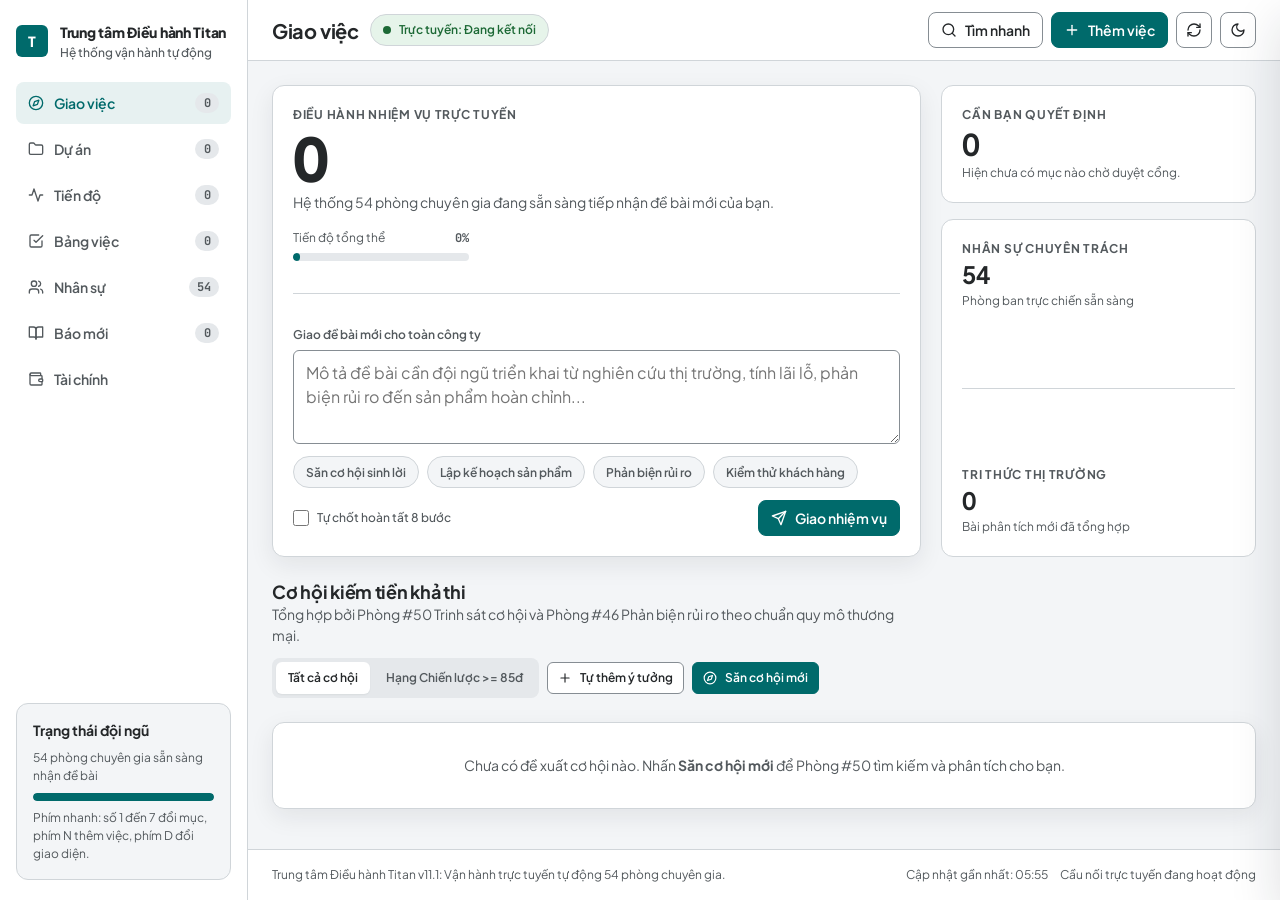
==== commit ed0a1540: "feat(v11.1): direct Google Flow 1-click Copy+Open and AI Browser Render Bridge (RENDER_GOOGLE_FLOW_V" ====
--- a/scripts/web_ui/index.html
+++ b/scripts/web_ui/index.html
@@ -5,7 +5,7 @@
   <meta name="viewport" content="width=device-width, initial-scale=1.0, viewport-fit=cover" />
   <meta name="theme-color" content="#006a6b" id="meta-theme-color" /><!-- ds-allow-hardcode -->
   <meta name="apple-mobile-web-app-capable" content="yes" />
-  <meta name="description" content="Trung tâm Điều hành Titan v11.0: 7 mục điều hành trực tuyến gồm Giao việc, Quản lý Dự án chuyên sâu, Tiến độ 9 Khối, Bảng việc, 54 phòng chuyên gia, Báo mới và Tài chính." />
+  <meta name="description" content="Trung tâm Điều hành Titan v11.1: 7 mục điều hành trực tuyến gồm Giao việc, Quản lý Dự án và Studio Video AI Google Flow 1 chạm, Tiến độ 9 Khối, Bảng việc, 54 phòng chuyên gia, Báo mới và Tài chính." />
   <title>Trung tâm Điều hành Titan</title>
   <link rel="icon" type="image/svg+xml" href="./icon.svg" />
   <link rel="apple-touch-icon" href="./icon.svg" />
@@ -716,7 +716,7 @@
       </main>
 
       <footer class="app-footer">
-        <span id="footer-brand-summary">Trung tâm Điều hành Titan v11.0: Vận hành trực tuyến tự động 54 phòng chuyên gia.</span>
+        <span id="footer-brand-summary">Trung tâm Điều hành Titan v11.1: Vận hành trực tuyến tự động 54 phòng chuyên gia.</span>
         <div class="footer-meta">
           <span id="footer-last-sync">Cập nhật gần nhất: Đang nạp dữ liệu</span>
           <span id="footer-conn-summary">Kênh trực tuyến bảo mật</span>
--- a/scripts/web_ui/styles.css
+++ b/scripts/web_ui/styles.css
@@ -3104,6 +3104,50 @@
   border: var(--border-width-thin) solid var(--color-border-default);
   border-radius: var(--radius-button);
   background: var(--color-surface-page);
+}
+
+.media-flow-bar {
+  display: flex;
+  align-items: center;
+  justify-content: space-between;
+  gap: var(--space-2);
+  flex-wrap: wrap;
+  padding: var(--space-3);
+  border: var(--border-width-thin) solid var(--color-border-default);
+  border-radius: var(--radius-button);
+  background: var(--color-surface-page);
+}
+
+.media-video-section {
+  display: grid;
+  gap: var(--space-2-5);
+  padding: var(--space-3);
+  border: var(--border-width-thin) solid var(--color-border-default);
+  border-radius: var(--radius-button);
+  background: var(--color-surface-page);
+}
+
+.media-video-grid {
+  display: grid;
+  grid-template-columns: minmax(0, 1fr);
+  gap: var(--space-3);
+}
+
+.media-video-card {
+  display: grid;
+  gap: var(--space-2);
+  padding: var(--space-3);
+  border: var(--border-width-thin) solid var(--color-border-default);
+  border-radius: var(--radius-button);
+  background: var(--color-surface-card);
+}
+
+.media-video-player {
+  display: block;
+  inline-size: 100%;
+  max-block-size: var(--size-doc-max);
+  border-radius: var(--radius-sm);
+  background: var(--color-surface-inverse);
 }
 
 .handoff-context-box {
